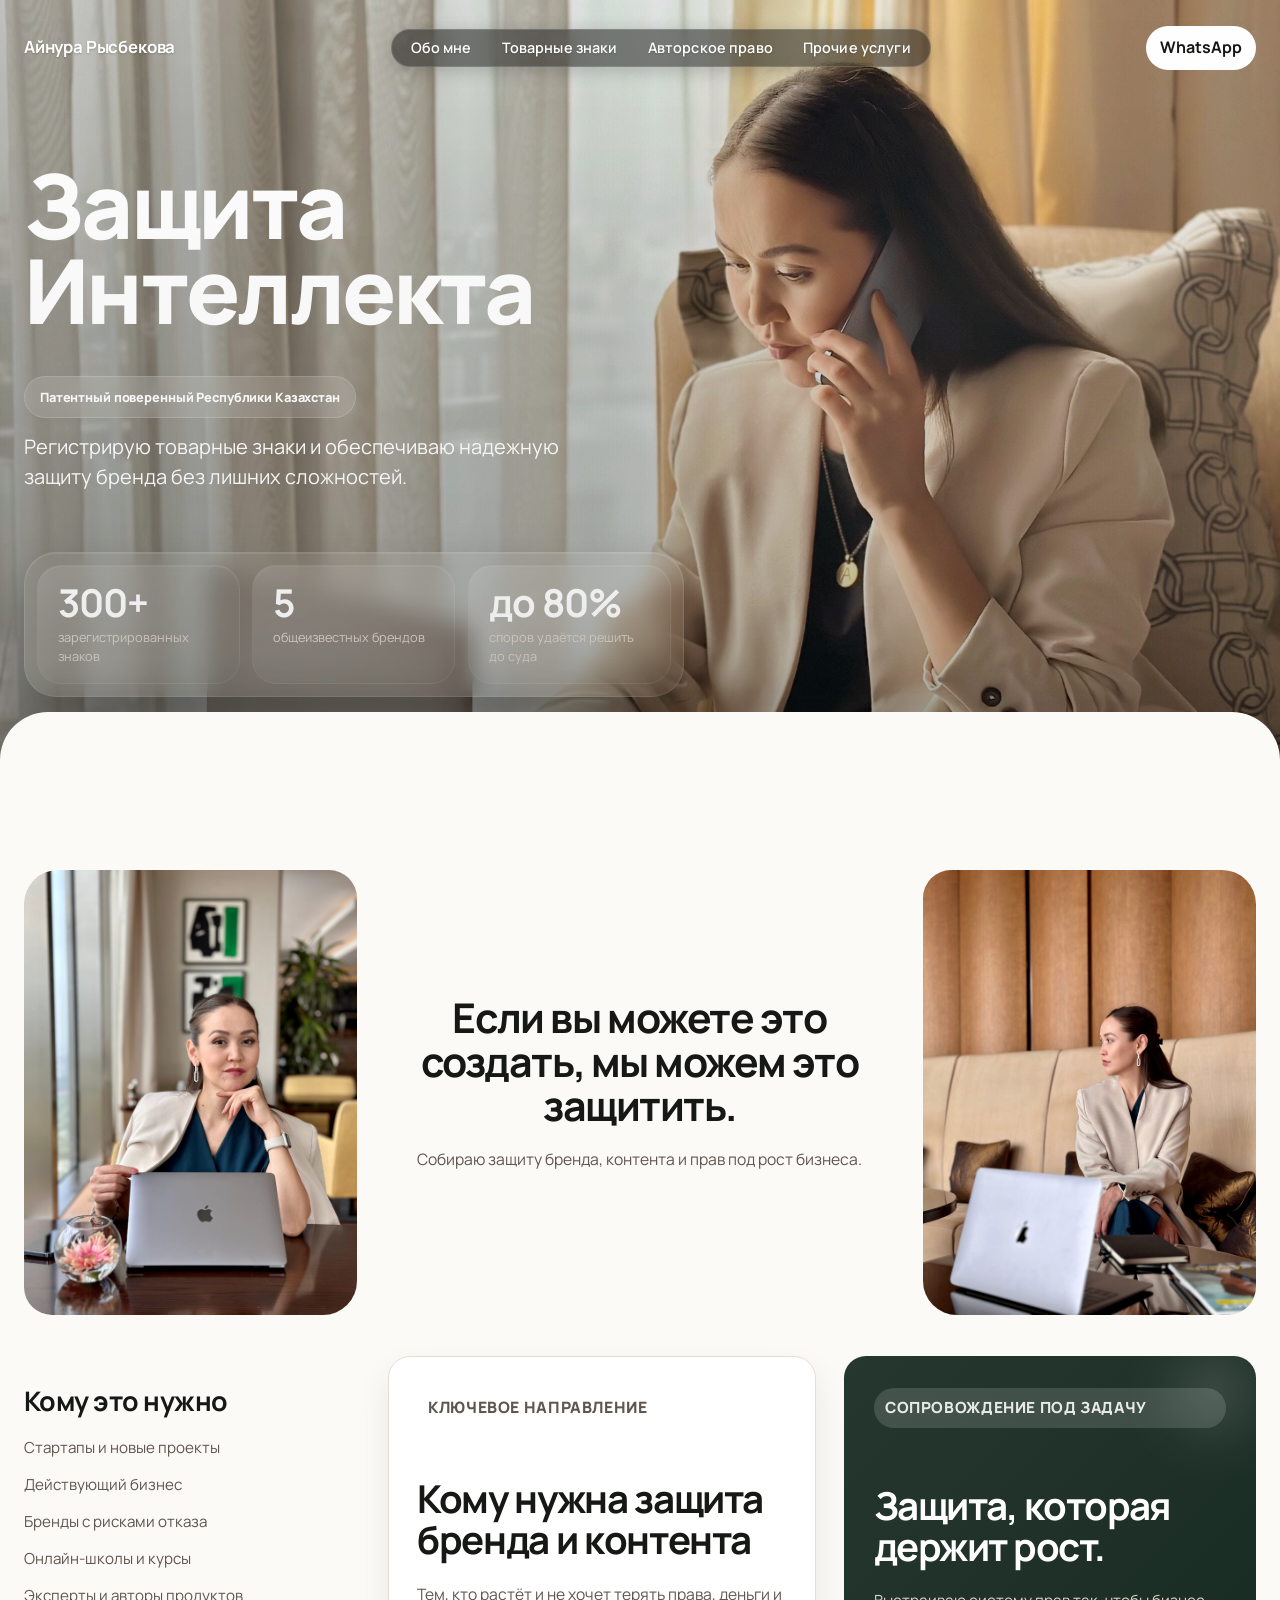
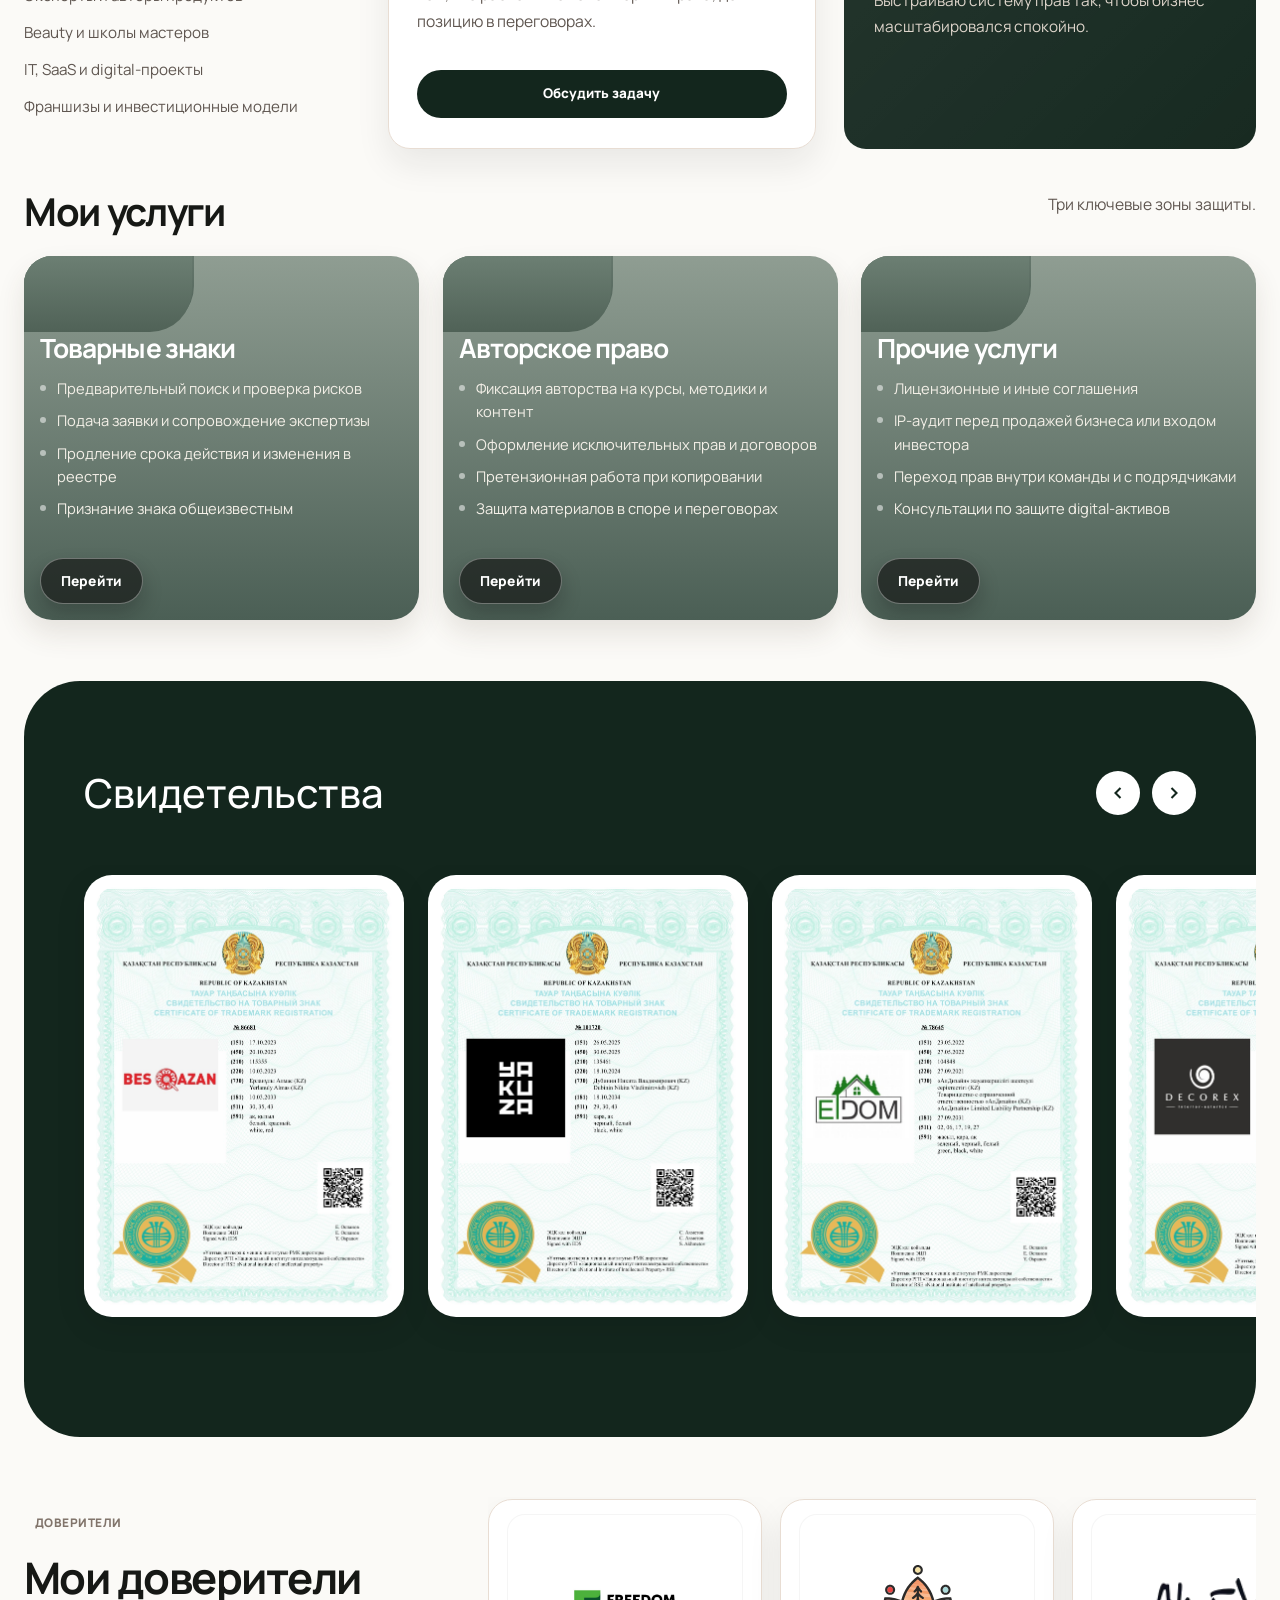
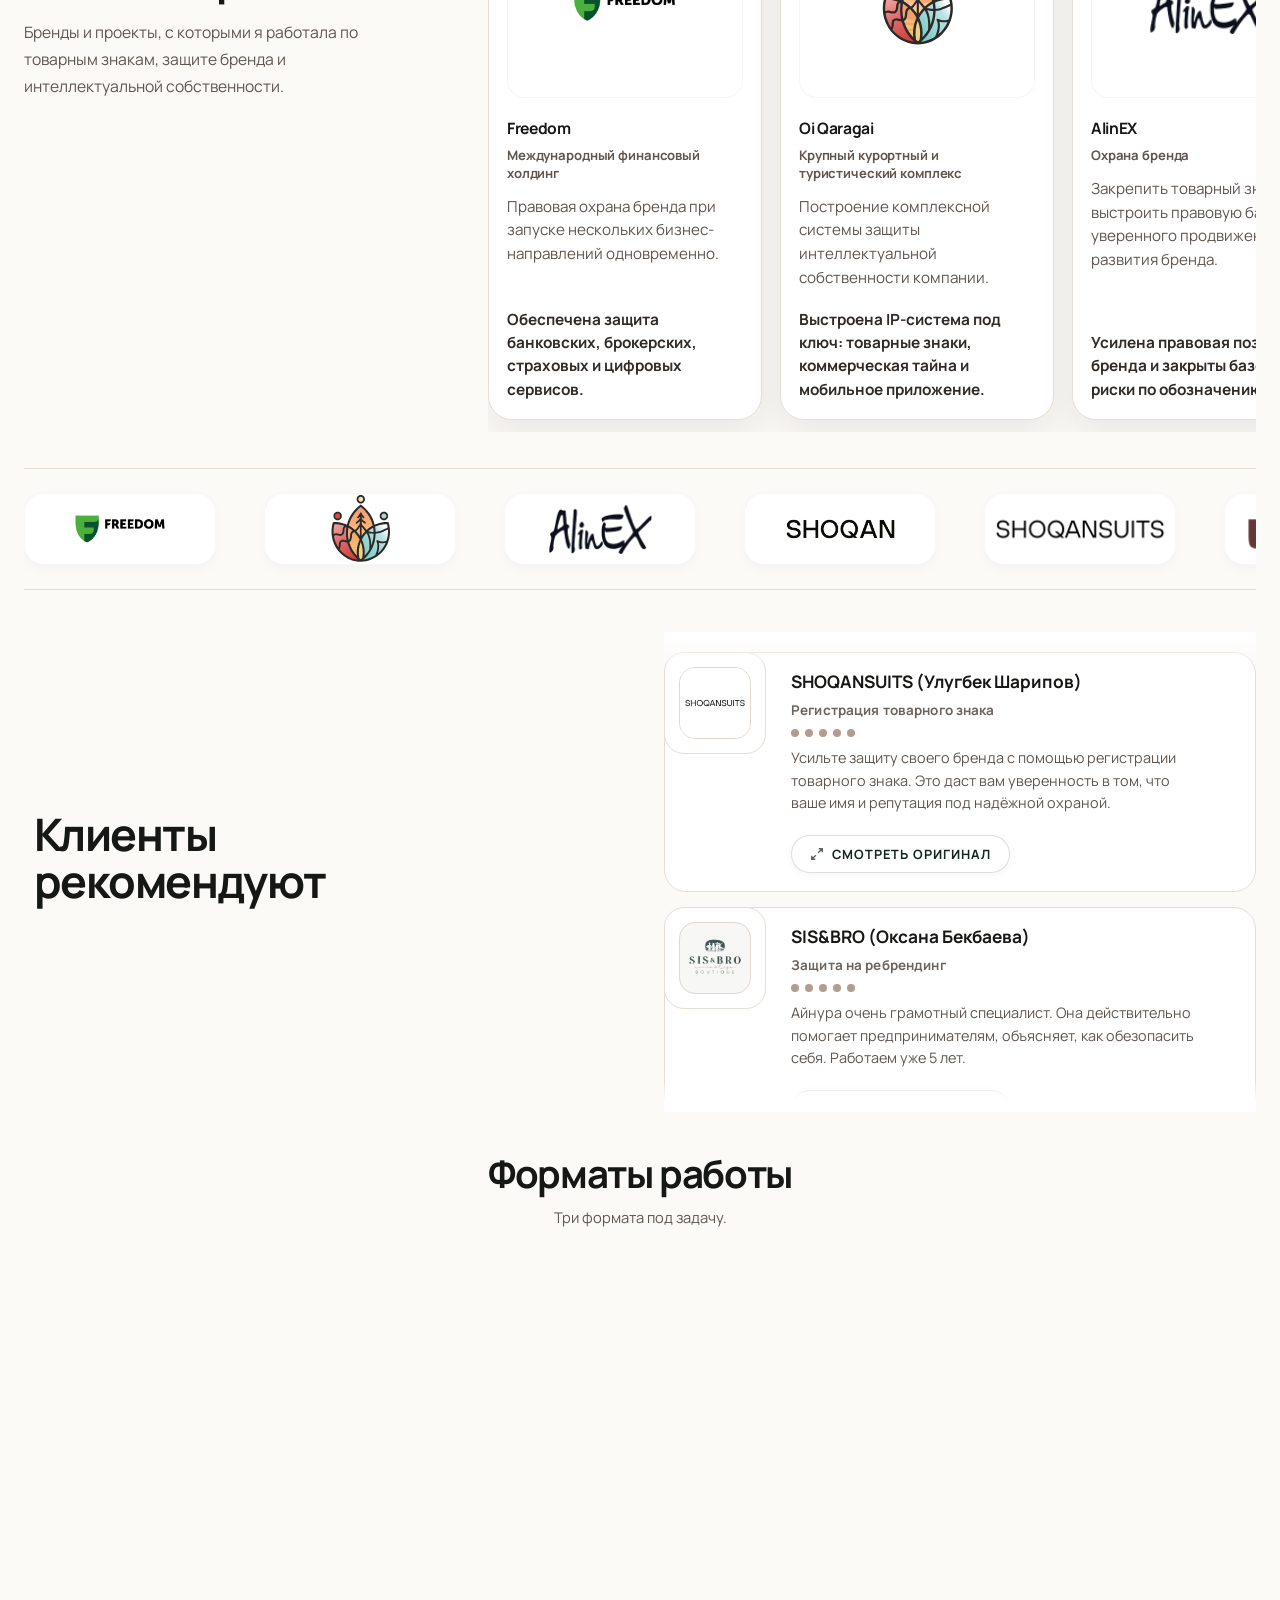
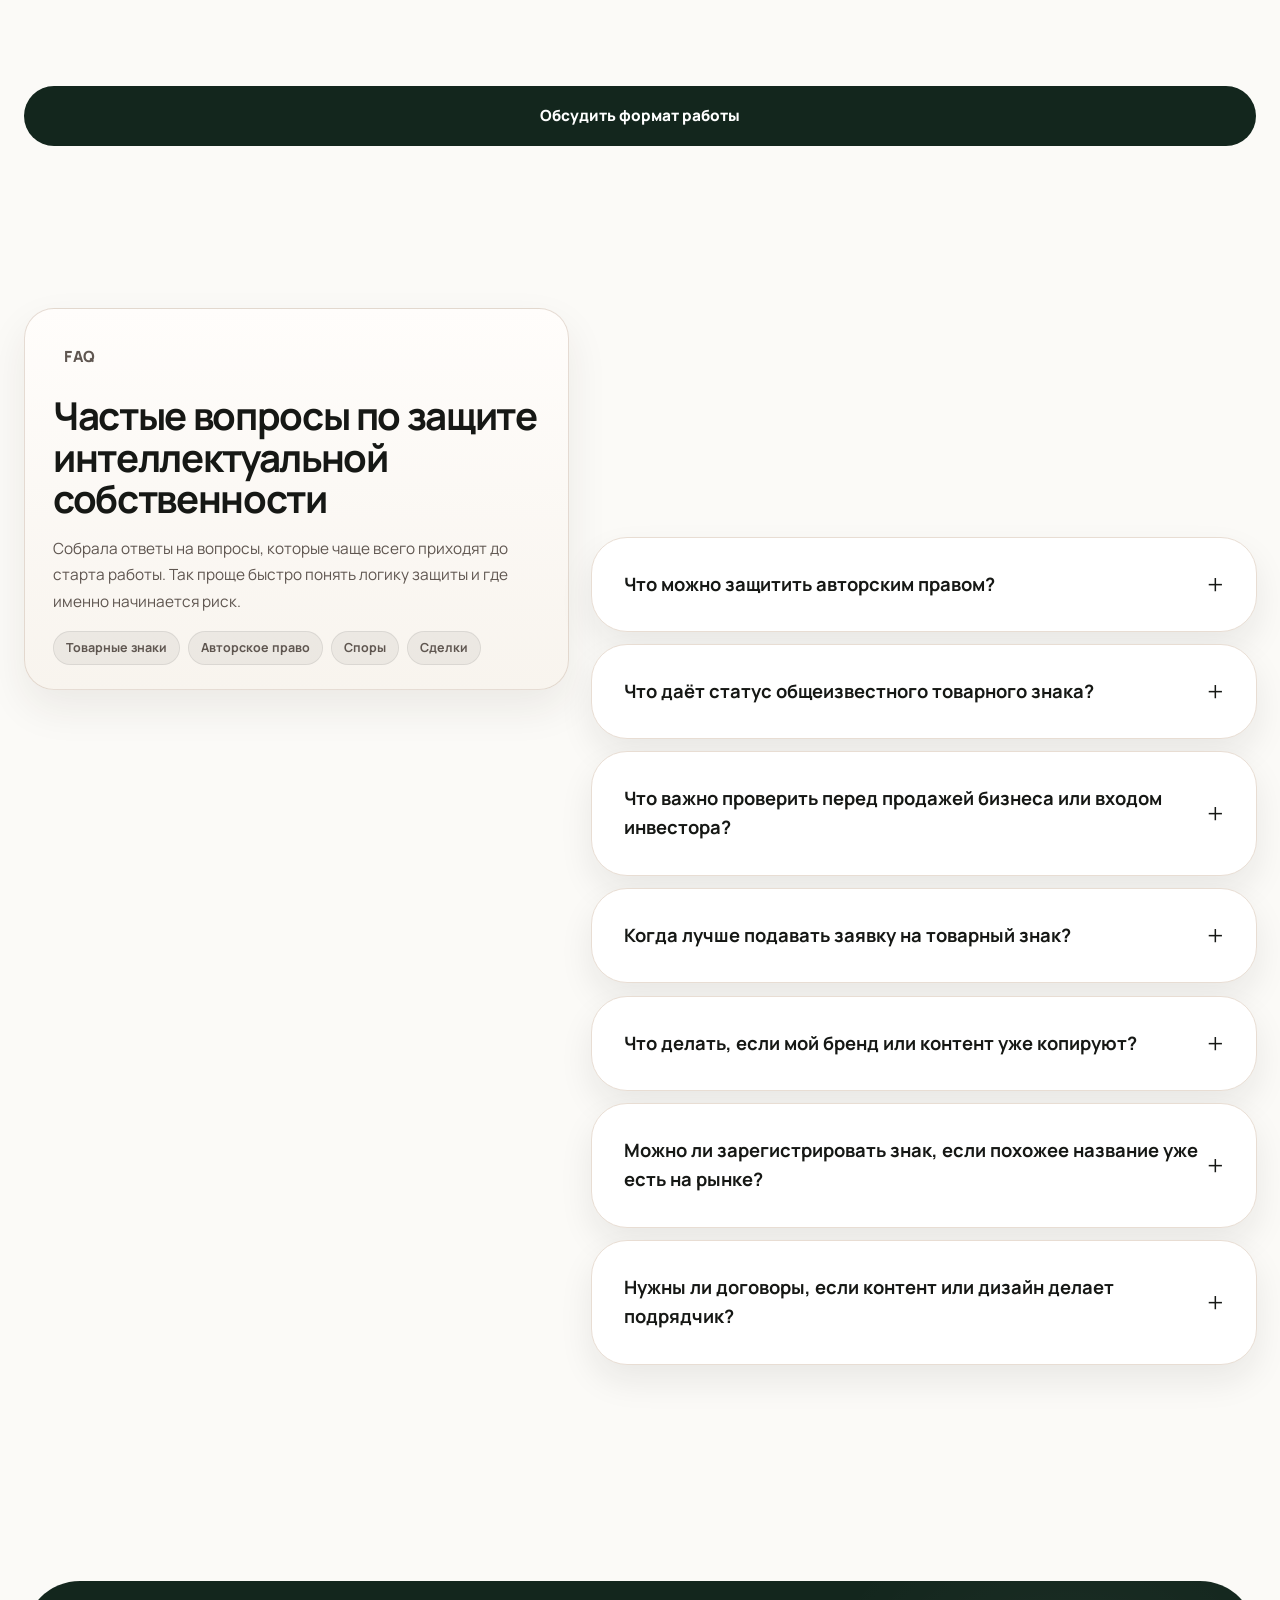
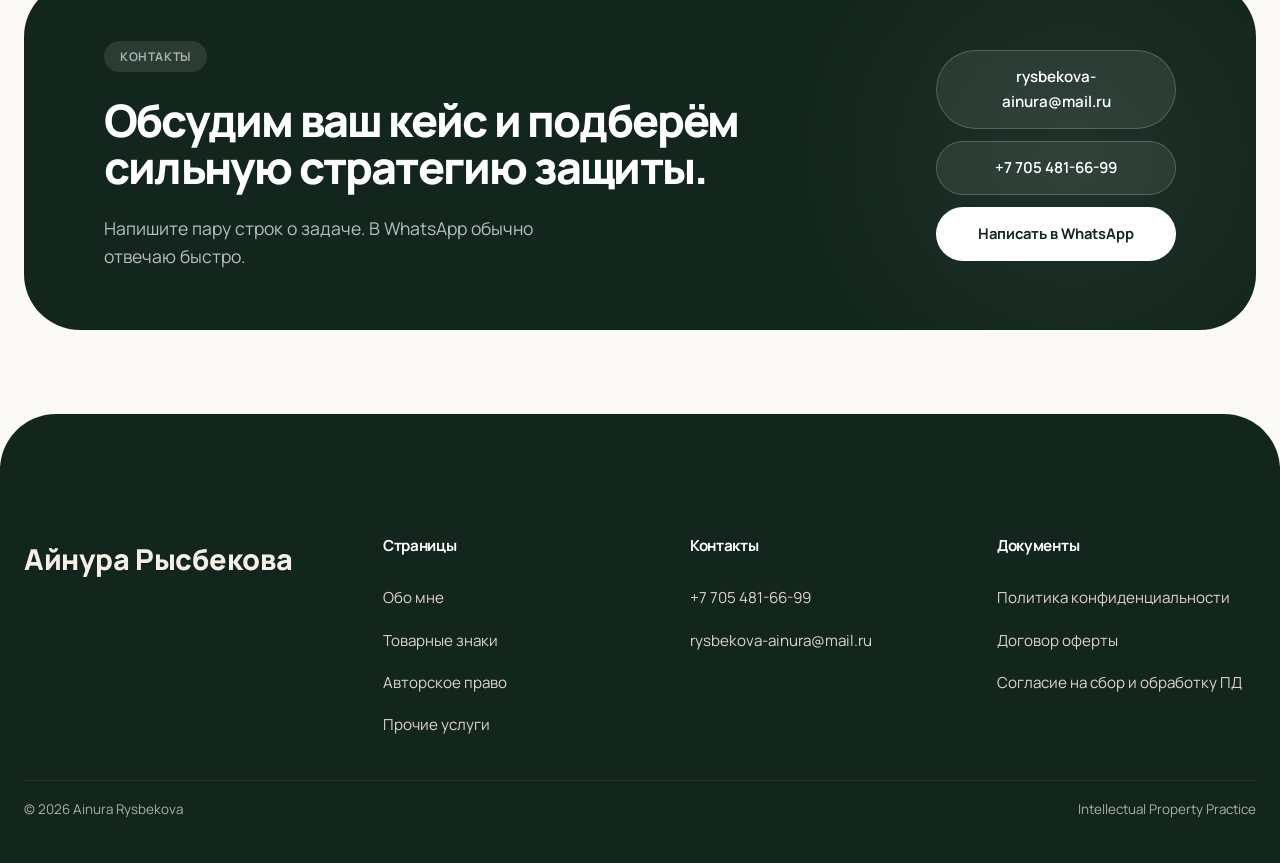
==== index.html @ c7ed1a0c "style: slightly increase Shoqan logos while keeping others compact" ====
<!DOCTYPE html>
<html lang="ru">

<head>
  <meta charset="UTF-8">
  <meta name="viewport" content="width=device-width, initial-scale=1.0">
  <title>Айнура Рысбекова — IP-юрист</title>
  <meta name="description"
    content="Патентный поверенный Республики Казахстан. Регистрация товарных знаков, авторское право, IP-споры и защита брендов.">
  <link rel="preconnect" href="https://fonts.googleapis.com">
  <link rel="preconnect" href="https://fonts.gstatic.com" crossorigin>
  <link href="https://fonts.googleapis.com/css2?family=Manrope:wght@400;500;600;700;800&display=swap" rel="stylesheet">
  <link rel="stylesheet" href="style.css?v=redo2026-v21">
</head>

<body>
  <div class="page-shell">
    <header class="hero hero-index" id="top">
      <div class="container">
        <nav class="nav">
          <a class="brand" href="#top">Айнура Рысбекова</a>
          <ul class="nav-menu">
            <li><a href="#about">Обо мне</a></li>
            <li><a href="trademark.html">Товарные знаки</a></li>
            <li><a href="copyright.html">Авторское право</a></li>
            <li><a href="other.html">Прочие услуги</a></li>
          </ul>
          <a class="nav-cta" href="https://wa.me/77054816699" target="_blank" rel="noopener">WhatsApp</a>
          <button class="nav-burger" type="button" aria-expanded="false" aria-controls="mobile-nav-panel"
            aria-label="Открыть меню">
            <span></span>
            <span></span>
          </button>
        </nav>
        <div class="mobile-nav-panel" id="mobile-nav-panel" hidden>
          <div class="mobile-nav-backdrop" data-mobile-nav-close></div>
          <div class="mobile-nav-sheet" role="dialog" aria-modal="true" aria-label="Навигация по сайту">
            <div class="mobile-nav-head">
              <span>Навигация</span>
              <button class="mobile-nav-close" type="button" aria-label="Закрыть меню"
                data-mobile-nav-close>Закрыть</button>
            </div>
            <div class="mobile-nav-links">
              <a href="#about">Обо мне</a>
              <a href="trademark.html">Товарные знаки</a>
              <a href="copyright.html">Авторское право</a>
              <a href="other.html">Прочие услуги</a>
              <a class="mobile-nav-whatsapp" href="https://wa.me/77054816699" target="_blank" rel="noopener">Написать в
                WhatsApp</a>
            </div>
          </div>
        </div>

        <div class="hero-copy">
          <h1>Защита<br>Интеллекта</h1>
          <p class="hero-badge">Патентный поверенный Республики Казахстан</p>
          <p class="hero-subcopy">Регистрирую товарные знаки и обеспечиваю надежную защиту бренда без лишних сложностей.
          </p>
          <div class="hero-stats" aria-label="Опыт">
            <div class="hero-stat">
              <strong>300+</strong>
              <span>зарегистрированных знаков</span>
            </div>
            <div class="hero-stat">
              <strong>5</strong>
              <span>общеизвестных брендов</span>
            </div>
            <div class="hero-stat">
              <strong>до 80%</strong>
              <span>споров удаётся решить до суда</span>
            </div>
          </div>
        </div>
      </div>
    </header>

    <main class="main-panel">
      <section class="about-section" id="about">
        <div class="about-card">
          <div class="about-side about-side-left">
            <img loading="lazy" src="/assets/images/ainura-about-left.jpg" alt="Айнура Рысбекова за работой">
          </div>
          <div class="about-copy about-centered">
            <h2>Если вы можете это создать, мы можем это защитить.</h2>
            <p>Собираю защиту бренда, контента и прав под рост бизнеса.</p>
          </div>
          <div class="about-side about-side-right">
            <img loading="lazy" src="/assets/images/ainura-about-right.jpg"
              alt="Айнура Рысбекова — юридическое сопровождение бренда">
          </div>
        </div>
      </section>

      <section class="projects-section">
        <div class="need-layout">
          <article class="need-menu">
            <h3 class="need-menu-title">Кому это нужно</h3>
            <div class="need-menu-copy">
              <h2>Кому нужна защита бренда и контента</h2>
              <p>Тем, кто растёт и не хочет терять права, деньги и позицию в переговорах.</p>
              <a class="pill-button dark" href="#contact">Обсудить задачу</a>
            </div>
            <ul>
              <li>Стартапы и новые проекты</li>
              <li>Действующий бизнес</li>
              <li>Бренды с рисками отказа</li>
              <li>Онлайн-школы и курсы</li>
              <li>Эксперты и авторы продуктов</li>
              <li>Beauty и школы мастеров</li>
              <li>IT, SaaS и digital-проекты</li>
              <li>Франшизы и инвестиционные модели</li>
            </ul>
          </article>

          <article class="need-feature card">
            <p class="eyebrow">Ключевое направление</p>
            <h2>Кому нужна защита бренда и контента</h2>
            <p>Тем, кто растёт и не хочет терять права, деньги и позицию в переговорах.</p>
            <a class="pill-button dark" href="#contact">Обсудить задачу</a>
          </article>

          <aside class="need-cta">
            <p class="eyebrow light">Сопровождение под задачу</p>
            <h3>Защита, которая держит рост.</h3>
            <p>Выстраиваю систему прав так, чтобы бизнес масштабировался спокойно.</p>
          </aside>
        </div>
      </section>

      <section class="services-detail-section" id="services">
        <div class="services-showcase-head">
          <h2>Мои услуги</h2>
          <p>Три ключевые зоны защиты.</p>
        </div>
        <div class="services-showcase services-showcase-static">
          <article class="service-showcase-card">
            <div class="service-showcase-tab"></div>
            <div class="service-showcase-body">
              <h3>Товарные знаки</h3>
              <ul class="service-showcase-list">
                <li>Предварительный поиск и проверка рисков</li>
                <li>Подача заявки и сопровождение экспертизы</li>
                <li>Продление срока действия и изменения в реестре</li>
                <li>Признание знака общеизвестным</li>
              </ul>
              <a class="service-showcase-link" href="trademark.html">Перейти</a>
            </div>
          </article>
          <article class="service-showcase-card">
            <div class="service-showcase-tab"></div>
            <div class="service-showcase-body">
              <h3>Авторское право</h3>
              <ul class="service-showcase-list">
                <li>Фиксация авторства на курсы, методики и контент</li>
                <li>Оформление исключительных прав и договоров</li>
                <li>Претензионная работа при копировании</li>
                <li>Защита материалов в споре и переговорах</li>
              </ul>
              <a class="service-showcase-link" href="copyright.html">Перейти</a>
            </div>
          </article>
          <article class="service-showcase-card">
            <div class="service-showcase-tab"></div>
            <div class="service-showcase-body">
              <h3>Прочие услуги</h3>
              <ul class="service-showcase-list">
                <li>Лицензионные и иные соглашения</li>
                <li>IP-аудит перед продажей бизнеса или входом инвестора</li>
                <li>Переход прав внутри команды и с подрядчиками</li>
                <li>Консультации по защите digital-активов</li>
              </ul>
              <a class="service-showcase-link" href="other.html">Перейти</a>
            </div>
          </article>
        </div>
      </section>

      <section class="certs-section animate-in">
        <div class="certs-header">
          <h2>Свидетельства</h2>
          <div class="certs-nav">
            <button class="certs-nav-btn" id="cert-prev" aria-label="Назад">
              <svg viewBox="0 0 24 24"><path d="M15 18l-6-6 6-6"/></svg>
            </button>
            <button class="certs-nav-btn" id="cert-next" aria-label="Вперед">
              <svg viewBox="0 0 24 24"><path d="M9 18l6-6-6-6"/></svg>
            </button>
          </div>
        </div>
        <div class="certs-slider-wrapper" id="cert-slider">
          <div class="cert-card">
            <img loading="eager" src="/assets/images/certs/cert2.jpg" alt="Свидетельство 1">
          </div>
          <div class="cert-card">
            <img loading="eager" src="/assets/images/certs/cert7.jpg" alt="Свидетельство 2">
          </div>
          <div class="cert-card">
            <img loading="eager" src="/assets/images/certs/cert9.jpg" alt="Свидетельство 3">
          </div>
          <div class="cert-card">
            <img loading="eager" src="/assets/images/certs/cert11.jpg" alt="Свидетельство 4">
          </div>
          <div class="cert-card">
            <img loading="lazy" src="/assets/images/certs/cert15.jpg" alt="Свидетельство 5">
          </div>
          <div class="cert-card">
            <img loading="lazy" src="/assets/images/certs/cert16.jpg" alt="Свидетельство 6">
          </div>
        </div>
      </section>

      <section class="trust-strip-section" id="cases">
        <div class="trust-layout">
          <div class="trust-intro">
            <p class="eyebrow">Доверители</p>
            <h2>Мои доверители</h2>
            <p>Бренды и проекты, с которыми я работала по товарным знакам, защите бренда и интеллектуальной
              собственности.</p>
          </div>
          <div class="trust-scroll">
            <article class="trust-card brand-freedom has-logo">
              <div class="trust-logo"><span>Freedom</span></div>
              <strong>Freedom</strong>
              <span class="trust-card-type">Международный финансовый холдинг</span>
              <p>Правовая охрана бренда при запуске нескольких бизнес-направлений одновременно.</p>
              <em>Обеспечена защита банковских, брокерских, страховых и цифровых сервисов.</em>
            </article>
            <article class="trust-card brand-oi-qaragai has-logo">
              <div class="trust-logo"><span>Oi Qaragai</span></div>
              <strong>Oi Qaragai</strong>
              <span class="trust-card-type">Крупный курортный и туристический комплекс</span>
              <p>Построение комплексной системы защиты интеллектуальной собственности компании.</p>
              <em>Выстроена IP-система под ключ: товарные знаки, коммерческая тайна и мобильное приложение.</em>
            </article>
            <article class="trust-card brand-alinex has-logo">
              <div class="trust-logo"><span>AlinEX</span></div>
              <strong>AlinEX</strong>
              <span class="trust-card-type">Охрана бренда</span>
              <p>Закрепить товарный знак и выстроить правовую базу для уверенного продвижения и развития бренда.</p>
              <em>Усилена правовая позиция бренда и закрыты базовые риски по обозначению.</em>
            </article>
            <article class="trust-card brand-shoqan has-logo">
              <div class="trust-logo"><span>Shoqan</span></div>
              <strong>Shoqan</strong>
              <span class="trust-card-type">Регистрация товарного знака</span>
              <p>Усильте защиту своего бренда с помощью регистрации товарного знака.</p>
              <em>Имя и репутация бренда под надёжной охраной, с сохранением уникальности бизнеса.</em>
            </article>
            <article class="trust-card brand-shoqansuits has-logo">
              <div class="trust-logo"><span>SHOQANSUITS</span></div>
              <strong>SHOQANSUITS</strong>
              <span class="trust-card-type">Регистрация товарного знака</span>
              <p>Усильте защиту своего бренда с помощью регистрации товарного знака.</p>
              <em>Имя и репутация бренда под надёжной охраной, с сохранением уникальности бизнеса.</em>
            </article>
            <article class="trust-card brand-ushiro has-logo">
              <div class="trust-logo"><span>Ushiro</span></div>
              <strong>Ushiro</strong>
              <span class="trust-card-type">Охрана бренда</span>
              <p>Закрепить знак для масштабирования и спокойной работы с брендом на рынке.</p>
              <em>Защищённое обозначение и правовая база для дальнейшего роста.</em>
            </article>
            <article class="trust-card brand-alina-paint has-logo">
              <div class="trust-logo"><span>Alina Paint</span></div>
              <strong>Alina Paint</strong>
              <span class="trust-card-type">Товарные знаки</span>
              <p>Получить регистрационную охрану для бренда и снизить риски конфликтов по названию.</p>
              <em>Зарегистрированный знак и уверенная правовая позиция на рынке.</em>
            </article>
            <article class="trust-card brand-desso has-logo">
              <div class="trust-logo"><span>Desso</span></div>
              <strong>Desso</strong>
              <span class="trust-card-type">Бренд и сопровождение</span>
              <p>Выстроить охрану обозначения и подготовить бренд к безопасному масштабированию.</p>
              <em>Понятная стратегия защиты и движение без правовых уязвимостей.</em>
            </article>
            <article class="trust-card brand-annushka has-logo">
              <div class="trust-logo"><span>Annushka</span></div>
              <strong>Annushka</strong>
              <span class="trust-card-type">Комплексная защита IP</span>
              <p>Выстроить систему защиты бренда, контента и договорной части.</p>
              <em>Понятная структура прав и спокойное сопровождение роста проекта.</em>
            </article>
            <article class="trust-card brand-id-posh has-logo">
              <div class="trust-logo"><span>ID POSH</span></div>
              <strong>ID POSH</strong>
              <span class="trust-card-type">Товарные знаки</span>
              <p>Зарегистрировать бренд и выстроить охрану так, чтобы она выдерживала масштабирование и коллаборации.
              </p>
              <em>Управляемая подача заявки и сильная охрана знака.</em>
            </article>
            <article class="trust-card brand-barlau has-logo">
              <div class="trust-logo"><span>Barlau Qazaqstan</span></div>
              <strong>Barlau Qazaqstan</strong>
              <span class="trust-card-type">Охрана бренда</span>
              <p>Закрепить товарный знак для устойчивой работы бренда и дальнейшего продвижения.</p>
              <em>Регистрация и сильная правовая база для развития бренда.</em>
            </article>
            <article class="trust-card brand-aisulu has-logo">
              <div class="trust-logo"><span>AiSulu Collection</span></div>
              <strong>AiSulu Collection</strong>
              <span class="trust-card-type">Регистрация ТЗ</span>
              <p>Оформить защиту названия и подготовить бренд к системному развитию.</p>
              <em>Получено свидетельство и выстроена понятная стратегия охраны.</em>
            </article>
            <article class="trust-card brand-nomads-nature has-logo">
              <div class="trust-logo"><span>Nomad's Nature</span></div>
              <strong>Nomad's Nature</strong>
              <span class="trust-card-type">Охрана бренда</span>
              <p>Закрепить знак для масштабирования и спокойной работы с брендом на рынке.</p>
              <em>Защищённое обозначение и база для дальнейшего роста.</em>
            </article>
            <article class="trust-card brand-ame has-logo">
              <div class="trust-logo"><span>AMe</span></div>
              <strong>AMe</strong>
              <span class="trust-card-type">Товарные знаки</span>
              <p>Получить регистрационную охрану для бренда и снизить риски конфликтов по названию.</p>
              <em>Зарегистрированный знак и уверенная правовая позиция.</em>
            </article>
            <article class="trust-card brand-almaty-soul has-logo">
              <div class="trust-logo"><span>ALMATY SOUL</span></div>
              <strong>ALMATY SOUL</strong>
              <span class="trust-card-type">Защита бренда</span>
              <p>Собрать правовую охрану вокруг бренда и убрать риски при расширении линейки и публичных запусках.</p>
              <em>Понятная стратегия защиты и более спокойное масштабирование.</em>
            </article>
            <article class="trust-card brand-aport-alatau has-logo">
              <div class="trust-logo"><span>Aport Alatau</span></div>
              <strong>Aport Alatau</strong>
              <span class="trust-card-type">Товарные знаки</span>
              <p>Зафиксировать обозначение и выстроить охрану для заметного бренда с активной коммуникацией на рынке.
              </p>
              <em>Сильнее позиция бренда и ниже риск конфликтов по названию.</em>
            </article>
            <article class="trust-card brand-bohoinasia has-logo">
              <div class="trust-logo"><span>BOHO IN ASIA</span></div>
              <strong>BOHO IN ASIA</strong>
              <span class="trust-card-type">Регистрация ТЗ</span>
              <p>Оформить правовую защиту бренда и подготовить его к устойчивому росту без слабых мест в правах.</p>
              <em>Выстроенная охрана знака и ясный план дальнейших действий.</em>
            </article>
            <article class="trust-card brand-doctor-green has-logo">
              <div class="trust-logo"><span>Doctor Green</span></div>
              <strong>Doctor Green</strong>
              <span class="trust-card-type">Охрана бренда</span>
              <p>Укрепить правовую позицию бренда и снизить риски при работе с упаковкой, коммуникацией и продажами.</p>
              <em>Спокойная работа с брендом и более сильная переговорная позиция.</em>
            </article>
            <article class="trust-card brand-harbor has-logo">
              <div class="trust-logo"><span>Harbor</span></div>
              <strong>Harbor</strong>
              <span class="trust-card-type">Товарные знаки</span>
              <p>Зарегистрировать знак и заранее закрыть конфликтные зоны по названию и визуальной идентике.</p>
              <em>Понятная охрана бренда и уверенность в следующих шагах.</em>
            </article>
            <article class="trust-card brand-ishq has-logo">
              <div class="trust-logo"><span>ishq</span></div>
              <strong>ishq</strong>
              <span class="trust-card-type">Защита бренда</span>
              <p>Выстроить правовую базу вокруг бренда, чтобы продукт можно было развивать без лишней турбулентности.
              </p>
              <em>Собранная система защиты и меньше рисков на росте.</em>
            </article>
            <article class="trust-card brand-sisbro has-logo">
              <div class="trust-logo"><span>SIS &amp; BRO</span></div>
              <strong>SIS &amp; BRO</strong>
              <span class="trust-card-type">Комплексная защита IP</span>
              <p>Структурировать охрану бренда и сопутствующих прав так, чтобы команда могла двигаться без правовых
                провалов.</p>
              <em>Понятная архитектура защиты и спокойное сопровождение.</em>
            </article>
            <article class="trust-card brand-bes-qazan has-logo">
              <div class="trust-logo"><span>Bes Qazan</span></div>
              <strong>Bes Qazan</strong>
              <span class="trust-card-type">Товарные знаки</span>
              <p>Закрепить обозначение и снизить риски конфликтов при расширении бренда и коммуникации с рынком.</p>
              <em>Более сильная охрана бренда и уверенное движение вперёд.</em>
            </article>
            <article class="trust-card brand-lugx has-logo">
              <div class="trust-logo"><span>L'UGX</span></div>
              <strong>L'UGX</strong>
              <span class="trust-card-type">Официальный дистрибутор продукции в Республике Казахстан</span>
              <p>Прекратить незаконное использование бренда на Kaspi и открепить недобросовестных продавцов от карточки
                товара.</p>
              <em>Подготовлена правовая позиция для защиты бренда и очистки карточки от нарушителей.</em>
            </article>
          </div>
        </div>
      </section>

      <section class="clients-ticker-section" aria-label="Клиенты">
        <div class="clients-ticker" data-auto-scroll="x" data-auto-scroll-speed="18" data-auto-scroll-mode="cycle">
          <div class="clients-ticker-track">
            <span class="client-chip brand-freedom has-logo">FREEDOM</span>
            <span class="client-chip brand-oi-qaragai has-logo">OI QARAGAI</span>
            <span class="client-chip brand-alinex has-logo">ALINEX</span>
            <span class="client-chip brand-shoqan has-logo">SHOQAN</span>
            <span class="client-chip brand-shoqansuits has-logo">SHOQANSUITS</span>
            <span class="client-chip brand-ushiro has-logo">USHIRO</span>
            <span class="client-chip brand-alina-paint has-logo">ALINA PAINT</span>
            <span class="client-chip brand-desso has-logo">DESSO</span>
            <span class="client-chip brand-annushka has-logo">ANNUSHKA</span>
            <span class="client-chip brand-id-posh has-logo">ID POSH</span>
            <span class="client-chip brand-barlau has-logo">BARLAU QAZAQSTAN</span>
            <span class="client-chip brand-aisulu has-logo">AISULU COLLECTION</span>
            <span class="client-chip brand-nomads-nature has-logo">NOMAD'S NATURE</span>
            <span class="client-chip brand-ame has-logo">AME</span>
            <span class="client-chip brand-almaty-soul has-logo">ALMATY SOUL</span>
            <span class="client-chip brand-aport-alatau has-logo">APORT ALATAU</span>
            <span class="client-chip brand-bohoinasia has-logo">BOHO IN ASIA</span>
            <span class="client-chip brand-doctor-green has-logo">DOCTOR GREEN</span>
            <span class="client-chip brand-harbor has-logo">HARBOR</span>
            <span class="client-chip brand-ishq has-logo">ISHQ</span>
            <span class="client-chip brand-sisbro has-logo">SIS &amp; BRO</span>
            <span class="client-chip brand-bes-qazan has-logo">BES QAZAN</span>
            <span class="client-chip brand-lugx has-logo">L'UGX</span>
            <span class="client-chip brand-freedom has-logo">FREEDOM</span>
            <span class="client-chip brand-oi-qaragai has-logo">OI QARAGAI</span>
            <span class="client-chip brand-alinex has-logo">ALINEX</span>
            <span class="client-chip brand-shoqan has-logo">SHOQAN</span>
            <span class="client-chip brand-shoqansuits has-logo">SHOQANSUITS</span>
            <span class="client-chip brand-ushiro has-logo">USHIRO</span>
            <span class="client-chip brand-alina-paint has-logo">ALINA PAINT</span>
            <span class="client-chip brand-desso has-logo">DESSO</span>
            <span class="client-chip brand-annushka has-logo">ANNUSHKA</span>
            <span class="client-chip brand-id-posh has-logo">ID POSH</span>
            <span class="client-chip brand-barlau has-logo">BARLAU QAZAQSTAN</span>
            <span class="client-chip brand-aisulu has-logo">AISULU COLLECTION</span>
            <span class="client-chip brand-nomads-nature has-logo">NOMAD'S NATURE</span>
            <span class="client-chip brand-ame has-logo">AME</span>
            <span class="client-chip brand-almaty-soul has-logo">ALMATY SOUL</span>
            <span class="client-chip brand-aport-alatau has-logo">APORT ALATAU</span>
            <span class="client-chip brand-bohoinasia has-logo">BOHO IN ASIA</span>
            <span class="client-chip brand-doctor-green has-logo">DOCTOR GREEN</span>
            <span class="client-chip brand-harbor has-logo">HARBOR</span>
            <span class="client-chip brand-ishq has-logo">ISHQ</span>
            <span class="client-chip brand-sisbro has-logo">SIS &amp; BRO</span>
            <span class="client-chip brand-bes-qazan has-logo">BES QAZAN</span>
            <span class="client-chip brand-lugx has-logo">L'UGX</span>
          </div>
        </div>
      </section>

      <section class="reviews-section" id="reviews">
        <div class="reviews-card">
          <div class="reviews-intro site-tone">
            <h2>Клиенты<br>рекомендуют</h2>
          </div>
          <div class="reviews-marquee">
            <div class="reviews-track">
              <!-- 1. SHOQANSUITS -->
              <article class="review-panel">
                <div class="review-logo-dot">
                  <img loading="lazy" src="/assets/images/reviews/shoqansuits.png" alt="SHOQANSUITS">
                </div>
                <div>
                  <h3>SHOQANSUITS (Улугбек Шарипов)</h3>
                  <span>Регистрация товарного знака</span>
                  <div class="review-rating"><i></i><i></i><i></i><i></i><i></i></div>
                  <p>Усильте защиту своего бренда с помощью регистрации товарного знака. Это даст вам уверенность в том, что ваше имя и репутация под надёжной охраной.</p>
                  <div class="view-original-btn" onclick="openReviewModal('/assets/images/reviews/review-shoqan.jpg')">
                    <svg width="14" height="14" viewBox="0 0 24 24" fill="none" stroke="currentColor" stroke-width="2.5"><path d="M15 3h6v6M9 21H3v-6M21 3l-7 7M3 21l7-7"/></svg>
                    Смотреть оригинал
                  </div>
                </div>
              </article>
              <!-- 2. SIS&BRO -->
              <article class="review-panel">
                <div class="review-logo-dot">
                  <img loading="lazy" src="/assets/images/reviews/sisbro.png" alt="SIS&BRO">
                </div>
                <div>
                  <h3>SIS&BRO (Оксана Бекбаева)</h3>
                  <span>Защита на ребрендинг</span>
                  <div class="review-rating"><i></i><i></i><i></i><i></i><i></i></div>
                  <p>Айнура очень грамотный специалист. Она действительно помогает предпринимателям, объясняет, как обезопасить себя. Работаем уже 5 лет.</p>
                  <div class="view-original-btn" onclick="openReviewModal('/assets/images/reviews/review-sisbro.jpg')">
                    <svg width="14" height="14" viewBox="0 0 24 24" fill="none" stroke="currentColor" stroke-width="2.5"><path d="M15 3h6v6M9 21H3v-6M21 3l-7 7M3 21l7-7"/></svg>
                    Смотреть оригинал
                  </div>
                </div>
              </article>
              <!-- 3. Мимикрия под голод -->
              <article class="review-panel">
                <div class="review-logo-dot">
                  <img loading="lazy" src="/assets/images/reviews/mimikriya.png" alt="Мимикрия под голод">
                </div>
                <div>
                  <h3>Валентина (Мимикрия под голод)</h3>
                  <span>Защита авторского права</span>
                  <div class="review-rating"><i></i><i></i><i></i><i></i><i></i></div>
                  <p>Здравствуйте, Айнур! Большое спасибо вам!!! Отлично! Спасибо большое! Я к вам еще обращусь обязательно, нужно все свои курсы защитить.</p>
                  <div class="view-original-btn" onclick="openReviewModal('/assets/images/reviews/review-mimicria.jpg')">
                    <svg width="14" height="14" viewBox="0 0 24 24" fill="none" stroke="currentColor" stroke-width="2.5"><path d="M15 3h6v6M9 21H3v-6M21 3l-7 7M3 21l7-7"/></svg>
                    Смотреть оригинал
                  </div>
                </div>
              </article>
              <!-- 4. L'UGX -->
              <article class="review-panel">
                <div class="review-logo-dot">
                  <img loading="lazy" src="/assets/images/reviews/lugx.jpg" alt="L'UGX">
                </div>
                <div>
                  <h3>L'UGX (Досудебное взыскание)</h3>
                  <span>Защита прав бренда</span>
                  <div class="review-rating"><i></i><i></i><i></i><i></i><i></i></div>
                  <p>Спасибо за поддержку! Для нас это волнительно, но мы всегда за правду, чтоб все по честному. Вы большая молодец 👏</p>
                  <div class="view-original-btn" onclick="openReviewModal('/assets/images/reviews/review-lugx.jpg')">
                    <svg width="14" height="14" viewBox="0 0 24 24" fill="none" stroke="currentColor" stroke-width="2.5"><path d="M15 3h6v6M9 21H3v-6M21 3l-7 7M3 21l7-7"/></svg>
                    Смотреть оригинал
                  </div>
                </div>
              </article>
              <!-- 5. KAMBO -->
              <article class="review-panel">
                <div class="review-logo-dot">
                  <img loading="lazy" src="/assets/images/reviews/kambo.png" alt="KAMBO">
                </div>
                <div>
                  <h3>KAMBO (Ольга Лозовая)</h3>
                  <span>Регистрация ТЗ и претензии</span>
                  <div class="review-rating"><i></i><i></i><i></i><i></i><i></i></div>
                  <p>Айнурочка, привет дорогая. Спасибо тебе огромное за регистрацию ТЗ и за результат — все конкуренты сменили свои названия!</p>
                  <div class="view-original-btn" onclick="openReviewModal('/assets/images/reviews/review-kambo.jpg')">
                    <svg width="14" height="14" viewBox="0 0 24 24" fill="none" stroke="currentColor" stroke-width="2.5"><path d="M15 3h6v6M9 21H3v-6M21 3l-7 7M3 21l7-7"/></svg>
                    Смотреть оригинал
                  </div>
                </div>
              </article>
              <!-- 6. ishq -->
              <article class="review-panel">
                <div class="review-logo-dot">
                  <img loading="lazy" src="/assets/images/reviews/ishq.png" alt="ishq">
                </div>
                <div>
                  <h3>ishq (Максат)</h3>
                  <span>Регистрация товарного знака</span>
                  <div class="review-rating"><i></i><i></i><i></i><i></i><i></i></div>
                  <p>Добрый день! Спасибо большое за профессионализм 🤝🙏. Регистрация прошла успешно, благодарю.</p>
                  <div class="view-original-btn" onclick="openReviewModal('/assets/images/reviews/review-ishq.jpg')">
                    <svg width="14" height="14" viewBox="0 0 24 24" fill="none" stroke="currentColor" stroke-width="2.5"><path d="M15 3h6v6M9 21H3v-6M21 3l-7 7M3 21l7-7"/></svg>
                    Смотреть оригинал
                  </div>
                </div>
              </article>
              <!-- 7. KARANAR -->
              <article class="review-panel">
                <div class="review-logo-dot">
                  <img loading="lazy" src="/assets/images/reviews/karanar.png" alt="KARANAR">
                </div>
                <div>
                  <h3>KARANAR (Моечный комплекс)</h3>
                  <span>Регистрация товарного знака</span>
                  <div class="review-rating"><i></i><i></i><i></i><i></i><i></i></div>
                  <p>За помощь в регистрации товарного знака выражаем огромную благодарность Айнуре Сериковне. С уважением!</p>
                  <div class="view-original-btn" onclick="openReviewModal('/assets/images/reviews/review-karanar.jpg')">
                    <svg width="14" height="14" viewBox="0 0 24 24" fill="none" stroke="currentColor" stroke-width="2.5"><path d="M15 3h6v6M9 21H3v-6M21 3l-7 7M3 21l7-7"/></svg>
                    Смотреть оригинал
                  </div>
                </div>
              </article>
              <!-- 8. Аты Шулы Донер -->
              <article class="review-panel">
                <div class="review-logo-dot">
                  <img loading="lazy" src="/assets/images/reviews/aty-shuly-doner.png" alt="Аты Шулы Донер">
                </div>
                <div>
                  <h3>Аты Шулы Донер (Дархан)</h3>
                  <span>Свидетельство на товарный знак</span>
                  <div class="review-rating"><i></i><i></i><i></i><i></i><i></i></div>
                  <p>Здравствуйте. Утро доброе. Рахмет ✊. Вы прекрасно выполняете свою работу, всё получили.</p>
                  <div class="view-original-btn" onclick="openReviewModal('/assets/images/reviews/review-aty.jpg')">
                    <svg width="14" height="14" viewBox="0 0 24 24" fill="none" stroke="currentColor" stroke-width="2.5"><path d="M15 3h6v6M9 21H3v-6M21 3l-7 7M3 21l7-7"/></svg>
                    Смотреть оригинал
                  </div>
                </div>
              </article>
              <!-- 9. Лесоруб -->
              <article class="review-panel">
                <div class="review-logo-dot">
                  <img loading="lazy" src="/assets/images/reviews/lesorub.png" alt="Лесоруб">
                </div>
                <div>
                  <h3>Лесоруб (Александр)</h3>
                  <span>Свидетельство на товарный знак</span>
                  <div class="review-rating"><i></i><i></i><i></i><i></i><i></i></div>
                  <p>Айнура привет. Спасибо тебе большое за всё) Свидетельство получили, всё отлично!</p>
                  <div class="view-original-btn" onclick="openReviewModal('/assets/images/reviews/review-lesorub.jpg')">
                    <svg width="14" height="14" viewBox="0 0 24 24" fill="none" stroke="currentColor" stroke-width="2.5"><path d="M15 3h6v6M9 21H3v-6M21 3l-7 7M3 21l7-7"/></svg>
                    Смотреть оригинал
                  </div>
                </div>
              </article>
              <!-- 10. М.ДВЕРИ -->
              <article class="review-panel">
                <div class="review-logo-dot">
                  <img loading="lazy" src="/assets/images/reviews/m-dveri.png" alt="М.ДВЕРИ">
                </div>
                <div>
                  <h3>М.ДВЕРИ (Енлик)</h3>
                  <span>Свидетельство на товарный знак</span>
                  <div class="review-rating"><i></i><i></i><i></i><i></i><i></i></div>
                  <p>Добрый день. Отлично. Спасибо большое 👍. Очень благодарны за вашу работу по регистрации.</p>
                  <div class="view-original-btn" onclick="openReviewModal('/assets/images/reviews/review-mdveri.jpg')">
                    <svg width="14" height="14" viewBox="0 0 24 24" fill="none" stroke="currentColor" stroke-width="2.5"><path d="M15 3h6v6M9 21H3v-6M21 3l-7 7M3 21l7-7"/></svg>
                    Смотреть оригинал
                  </div>
                </div>
              </article>
              <!-- 11. CAPUSTA -->
              <article class="review-panel">
                <div class="review-logo-dot">
                  <img loading="lazy" src="/assets/images/reviews/capusta.png" alt="CAPUSTA">
                </div>
                <div>
                  <h3>Анжелика (CAPUSTA)</h3>
                  <span>Свидетельство на товарный знак</span>
                  <div class="review-rating"><i></i><i></i><i></i><i></i><i></i></div>
                  <p>Здравствуйте. Спасибо 🌺. Все получили, свидетельство на руках, работа выполнена прекрасно.</p>
                  <div class="view-original-btn" onclick="openReviewModal('/assets/images/reviews/review-capusta.jpg')">
                    <svg width="14" height="14" viewBox="0 0 24 24" fill="none" stroke="currentColor" stroke-width="2.5"><path d="M15 3h6v6M9 21H3v-6M21 3l-7 7M3 21l7-7"/></svg>
                    Смотреть оригинал
                  </div>
                </div>
              </article>
              <!-- 12. FUEGO -->
              <article class="review-panel">
                <div class="review-logo-dot">
                  <img loading="lazy" src="/assets/images/reviews/fuego.png" alt="FUEGO">
                </div>
                <div>
                  <h3>FUEGO (Юлия)</h3>
                  <span>Свидетельство на товарный знак</span>
                  <div class="review-rating"><i></i><i></i><i></i><i></i><i></i></div>
                  <p>Добрый день! Отлично) Уиии ❤️🙏. Спасибо за помощь в регистрации товарного знака.</p>
                  <div class="view-original-btn" onclick="openReviewModal('/assets/images/reviews/review-fuego.jpg')">
                    <svg width="14" height="14" viewBox="0 0 24 24" fill="none" stroke="currentColor" stroke-width="2.5"><path d="M15 3h6v6M9 21H3v-6M21 3l-7 7M3 21l7-7"/></svg>
                    Смотреть оригинал
                  </div>
                </div>
              </article>
              <!-- 13. Health Priority -->
              <article class="review-panel">
                <div class="review-logo-dot">
                  <img loading="lazy" src="/assets/images/reviews/health-priority.png" alt="Health Priority">
                </div>
                <div>
                  <h3>Health Priority (Ренат)</h3>
                  <span>Регистрация товарного знака</span>
                  <div class="review-rating"><i></i><i></i><i></i><i></i><i></i></div>
                  <p>Добрый день! Отличная новость. Вы потрудились на славу! Спасибо вам за профессиональную помощь.</p>
                  <div class="view-original-btn" onclick="openReviewModal('/assets/images/reviews/review-health.jpg')">
                    <svg width="14" height="14" viewBox="0 0 24 24" fill="none" stroke="currentColor" stroke-width="2.5"><path d="M15 3h6v6M9 21H3v-6M21 3l-7 7M3 21l7-7"/></svg>
                    Смотреть оригинал
                  </div>
                </div>
              </article>
              <!-- 14. JYLDAM -->
              <article class="review-panel">
                <div class="review-logo-dot review-logo-dot-fallback">
                  <span>J</span>
                </div>
                <div>
                  <h3>JYLDAM (Жомарт)</h3>
                  <span>Авторское право на ПО</span>
                  <div class="review-rating"><i></i><i></i><i></i><i></i><i></i></div>
                  <p>Добрый день! Супер! Спасибо за регистрацию десктопного приложения. Всё прошло оперативно.</p>
                  <div class="view-original-btn" onclick="openReviewModal('/assets/images/reviews/jyldam.jpg')">
                    <svg width="14" height="14" viewBox="0 0 24 24" fill="none" stroke="currentColor" stroke-width="2.5"><path d="M15 3h6v6M9 21H3v-6M21 3l-7 7M3 21l7-7"/></svg>
                    Смотреть оригинал
                  </div>
                </div>
              </article>
              <!-- 15. ModernHouse -->
              <article class="review-panel">
                <div class="review-logo-dot">
                  <img loading="lazy" src="/assets/images/reviews/modernhouse.png" alt="ModernHouse">
                </div>
                <div>
                  <h3>ModernHouse (Диляра)</h3>
                  <span>Свидетельство на товарный знак</span>
                  <div class="review-rating"><i></i><i></i><i></i><i></i><i></i></div>
                  <p>Добрый день. Отлично 👍 Спасибо 🌹. Очень рада завершению процесса регистрации.</p>
                  <div class="view-original-btn" onclick="openReviewModal('/assets/images/reviews/modernhouse.png')">
                    <svg width="14" height="14" viewBox="0 0 24 24" fill="none" stroke="currentColor" stroke-width="2.5"><path d="M15 3h6v6M9 21H3v-6M21 3l-7 7M3 21l7-7"/></svg>
                    Смотреть оригинал
                  </div>
                </div>
              </article>
            </div>
          </div>
        </div>
      </section>



      <section class="pricing-section" id="pricing">
        <div class="pricing-header">
          <h2>Форматы работы</h2>
          <p>Три формата под задачу.</p>
        </div>
        <div class="pricing-grid pricing-grid-static">
          <article class="pricing-card">
            <div class="pricing-top">
              <h3>Товарный знак</h3>
            </div>
            <p class="pricing-copy">Идеально для бизнеса, который хочет зарегистрировать бренд и получить базовую
              правовую защиту.</p>
            <ul>
              <li>Предварительный поиск</li>
              <li>Подача заявки</li>
              <li>Ответы на запросы</li>
              <li>Контроль этапов</li>
            </ul>
          </article>
          <article class="pricing-card">
            <div class="pricing-top">
              <h3>Авторское право</h3>
            </div>
            <p class="pricing-copy">Для курсов, методик, контента, креаторов и онлайн-продуктов, где важно зафиксировать
              права и пресечь копирование.</p>
            <ul>
              <li>Фиксация авторства</li>
              <li>Пакет охраны материалов</li>
              <li>Претензионная работа</li>
              <li>Юридическая позиция</li>
            </ul>
          </article>
          <article class="pricing-card">
            <div class="pricing-top">
              <h3>IP-споры</h3>
            </div>
            <p class="pricing-copy">Для сложных споров, комплексных конфликтов, лицензий, судебной защиты и глубокой
              стратегии.</p>
            <ul>
              <li>Досудебные переговоры</li>
              <li>Судебная защита</li>
              <li>Аудит рисков</li>
              <li>Комплексное сопровождение</li>
            </ul>
          </article>
        </div>
        <a class="pill-button dark block pricing-cta-wide" href="https://wa.me/77054816699" target="_blank"
          rel="noopener">Обсудить формат работы</a>
      </section>


      <section class="faq-section" id="faq">
        <div class="faq-shell">
          <div class="faq-intro">
            <p class="eyebrow">FAQ</p>
            <h2>Частые вопросы по защите интеллектуальной собственности</h2>
            <p>Собрала ответы на вопросы, которые чаще всего приходят до старта работы. Так проще быстро понять логику
              защиты и где именно начинается риск.</p>
            <div class="faq-pills">
              <span>Товарные знаки</span>
              <span>Авторское право</span>
              <span>Споры</span>
              <span>Сделки</span>
            </div>
          </div>
          <div class="faq-grid">
            <details class="faq-item" open>
              <summary>Нужно ли регистрировать авторское право, если оно возникает автоматически?</summary>
              <p>Авторское право действительно возникает с момента создания произведения, но регистрация фиксирует дату
                и авторство. Это сильно упрощает защиту при копировании и усиливает позицию в суде.</p>
            </details>
            <details class="faq-item">
              <summary>Что можно защитить авторским правом?</summary>
              <p>Тексты, онлайн-курсы, методики, дизайн, фото, видео, презентации, программы для ЭВМ, базы данных и
                другие оригинальные результаты творческой деятельности.</p>
            </details>
            <details class="faq-item">
              <summary>Что даёт статус общеизвестного товарного знака?</summary>
              <p>Такой знак получает расширенную охрану фактически в отношении всех товаров и услуг, независимо от
                классов МКТУ. Это максимальный уровень защиты бренда и серьёзное усиление позиции в спорах.</p>
            </details>
            <details class="faq-item">
              <summary>Что важно проверить перед продажей бизнеса или входом инвестора?</summary>
              <p>Нужно провести аудит портфеля товарных знаков и других объектов ИС: проверить чистоту прав, сроки,
                лицензионные договоры и риски оспаривания. Грамотно выстроенная IP-структура повышает инвестиционную
                привлекательность бизнеса.</p>
            </details>
            <details class="faq-item">
              <summary>Когда лучше подавать заявку на товарный знак?</summary>
              <p>Чем раньше, тем лучше: ideally ещё до активного продвижения бренда, запуска рекламы, упаковки и
                масштабирования. Это помогает снизить риск конфликтов и не потерять вложения в имя.</p>
            </details>
            <details class="faq-item">
              <summary>Что делать, если мой бренд или контент уже копируют?</summary>
              <p>Сначала фиксируются доказательства нарушения, затем выбирается стратегия: претензия, переговоры,
                блокировка, пресечение нарушения или судебная защита. Важно не действовать хаотично и не терять
                доказательства.</p>
            </details>
            <details class="faq-item">
              <summary>Можно ли зарегистрировать знак, если похожее название уже есть на рынке?</summary>
              <p>Это зависит от степени сходства, классов МКТУ, известности бренда и реальной вероятности смешения.
                Именно поэтому перед подачей нужен предварительный поиск и правовая оценка.</p>
            </details>
            <details class="faq-item">
              <summary>Нужны ли договоры, если контент или дизайн делает подрядчик?</summary>
              <p>Да. Без правильно оформленной передачи прав бизнес может заплатить за работу, но не получить
                исключительные права на результат. Для digital-проектов это одна из самых частых ошибок.</p>
            </details>
          </div>
        </div>
      </section>


      <section class="contact-premium-card" id="contact">
        <div class="contact-content">
          <span class="contact-badge">Контакты</span>
          <h2 class="white-title">Обсудим ваш кейс и подберём сильную стратегию защиты.</h2>
          <p class="contact-lead-white">Напишите пару строк о задаче. В WhatsApp обычно отвечаю быстро.</p>
        </div>
        <div class="contact-details">
          <a href="mailto:rysbekova-ainura@mail.ru" class="white-link">rysbekova-ainura@mail.ru</a>
          <a href="tel:+77054816699" class="white-link">+7 705 481-66-99</a>
          <a href="https://wa.me/77054816699" target="_blank" rel="noopener" class="pill-button light">Написать в WhatsApp</a>
        </div>
      </section>

    </main>

    <footer class="site-footer">
      <div class="footer-grid">
        <div class="footer-brand-block">
          <a class="brand footer-brand" href="#top">Айнура Рысбекова</a>
        </div>
        <div>
          <h3>Страницы</h3>
          <ul>
            <li><a href="#about">Обо мне</a></li>
            <li><a href="trademark.html">Товарные знаки</a></li>
            <li><a href="copyright.html">Авторское право</a></li>
            <li><a href="other.html">Прочие услуги</a></li>
          </ul>
        </div>
        <div>
          <h3>Контакты</h3>
          <ul>
            <li>+7 705 481-66-99</li>
            <li>rysbekova-ainura@mail.ru</li>
          </ul>
        </div>
        <div>
          <h3>Документы</h3>
          <ul>
            <li><a href="assets/docs/privacy-policy-personal-data.docx" download>Политика конфиденциальности</a></li>
            <li><a href="assets/docs/public-offer-ip-services.docx" download>Договор оферты</a></li>
            <li><a href="assets/docs/consent-personal-data.docx" download>Согласие на сбор и обработку ПД</a></li>
          </ul>
        </div>
      </div>
      <div class="footer-bottom">
        <span>© 2026 Ainura Rysbekova</span>
        <span>Intellectual Property Practice</span>
      </div>
    </footer>
  </div>
  <script src="auto-scroll.js?v=20260416-trustwheel09"></script>
  <!-- Review Modal Container -->
  <div id="review-modal" class="review-modal" onclick="closeReviewModal()">
    <div class="modal-content" onclick="event.stopPropagation()">
      <div class="modal-close" onclick="closeReviewModal()">&times;</div>
      <img id="modal-img" src="" alt="Оригинальный отзыв">
    </div>
  </div>

  <script>
    document.addEventListener('DOMContentLoaded', () => {
      const slider = document.getElementById('cert-slider');
      const nextBtn = document.getElementById('cert-next');
      const prevBtn = document.getElementById('cert-prev');

      if (slider && nextBtn && prevBtn) {
        slider.querySelectorAll('img').forEach((img) => {
          const card = img.closest('.cert-card');
          if (!card) return;

          const hideBrokenCard = () => {
            card.remove();
          };

          if (img.complete && img.naturalWidth === 0) {
            hideBrokenCard();
            return;
          }

          img.addEventListener('error', hideBrokenCard, { once: true });
        });

        const getScrollAmount = () => {
          const firstCard = slider.querySelector('.cert-card');
          if (!firstCard) return 344;
          const gap = parseFloat(getComputedStyle(slider).gap || '24');
          return firstCard.getBoundingClientRect().width + gap;
        };

        nextBtn.addEventListener('click', () => {
          slider.scrollBy({ left: getScrollAmount(), behavior: 'smooth' });
        });

        prevBtn.addEventListener('click', () => {
          slider.scrollBy({ left: -getScrollAmount(), behavior: 'smooth' });
        });
      }
    });

    function openReviewModal(imgSrc) {
      const modal = document.getElementById('review-modal');
      const modalImg = document.getElementById('modal-img');
      modalImg.src = imgSrc;
      modal.classList.add('active');
      document.body.style.overflow = 'hidden';
    }

    function closeReviewModal() {
      const modal = document.getElementById('review-modal');
      modal.classList.remove('active');
      document.body.style.overflow = '';
    }

    // Close on Escape
    document.addEventListener('keydown', (e) => {
      if (e.key === 'Escape') closeReviewModal();
    });
  </script>
</body>

</html>
---- style.css ----
:root {
  --bg-dark: #13261d;
  --bg-light: #fbfaf7;
  --surface: #f4ece5;
  --surface-soft: #f7efe8;
  --accent: #ead8c8;
  --accent-soft: #f5ece4;
  --accent-mid: #dcc4b1;
  --accent-deep: #a98e78;
  --text-dark: #161815;
  --text-body: #302b27;
  --text-muted: #5f5650;
  --text-soft: #5f5650;
  --text-light: #f4f0e8;
  --text-light-muted: #ddd4ca;
  --border: #e8ddd3;
  --shadow: 0 16px 34px rgba(22, 24, 21, 0.08);
  --radius-xl: 34px;
  --radius-lg: 28px;
  --radius-md: 22px;
  --radius-sm: 16px;
  --hero-overlap: 110px;
  --page-gutter: min(24px, 4vw);
}

* {
  box-sizing: border-box;
  margin: 0;
  padding: 0;
}

html {
  scroll-behavior: smooth;
  overflow-x: hidden;
}

body {
  font-family: "Manrope", sans-serif;
  background: #13261d;
  color: var(--text-light);
  line-height: 1.6;
  overflow-x: hidden;
  width: 100%;
}

body.trademark-redesign {
  background: #fff;
}

img {
  display: block;
  max-width: 100%;
}

a {
  color: inherit;
}

button,
input,
textarea {
  font: inherit;
}

.page-shell {
  width: 100%;
  margin: 0 auto;
  background: #13261d;
  border-radius: 0;
  overflow: visible;
  box-shadow: none;
}

.trademark-redesign .page-shell {
  background: transparent;
}

body.trademark-redesign .reveal-on-scroll,
body.trademark-redesign .reveal-on-scroll[data-reveal-variant="left"],
body.trademark-redesign .reveal-on-scroll[data-reveal-variant="right"],
body.trademark-redesign .reveal-on-scroll[data-reveal-variant="soft"] {
  filter: none;
  transform: translate3d(0, 12px, 0) scale(1);
}

body.trademark-redesign .reveal-on-scroll.is-revealed {
  filter: none;
  transform: none;
}







.container {
  width: min(1440px, 100%);
  padding: 0 var(--page-gutter);
  margin: 0 auto;
}

.reveal-on-scroll {
  --reveal-delay: 0s;
  opacity: 0;
  transform: translate3d(0, 24px, 0);
  transition:
    opacity 0.7s cubic-bezier(0.2, 0.8, 0.2, 1),
    transform 0.8s cubic-bezier(0.2, 0.8, 0.2, 1);
  transition-delay: var(--reveal-delay);
  will-change: opacity, transform;
}

.reveal-on-scroll[data-reveal-variant="left"] {
  transform: translate3d(-32px, 0, 0);
}

.reveal-on-scroll[data-reveal-variant="right"] {
  transform: translate3d(32px, 0, 0);
}

.reveal-on-scroll[data-reveal-variant="soft"] {
  transform: translate3d(0, 16px, 0);
}

.reveal-on-scroll.is-revealed {
  opacity: 1;
  transform: translate3d(0, 0, 0);
}

@media (prefers-reduced-motion: reduce) {

  .reveal-on-scroll,
  .reveal-on-scroll[data-reveal-variant="left"],
  .reveal-on-scroll[data-reveal-variant="right"],
  .reveal-on-scroll[data-reveal-variant="soft"] {
    opacity: 1;
    filter: none;
    transform: none;
    transition: none;
  }
}

.hero {
  min-height: 80vh;
  background:
    linear-gradient(var(--gradient-angle, 90deg), rgba(12, 13, 12, 0.22) 0%, rgba(12, 13, 12, 0.10) 40%, rgba(12, 13, 12, 0) 75%, transparent 100%),
    linear-gradient(var(--secondary-angle, 180deg), rgba(17, 18, 16, 0.02) 0%, rgba(17, 18, 16, 0.08) 44%, rgba(17, 18, 16, 0.18) 100%),
    var(--hero-img, url("assets/images/ainura-hero.jpg")) 74% center/cover no-repeat;
  padding: 26px 0 124px;
  position: relative;
  overflow: hidden;
  border-bottom-left-radius: 34px;
  border-bottom-right-radius: 34px;
}

.hero::before,
.hero::after {
  content: "";
  position: absolute;
  inset: 0;
  pointer-events: none;
}

.hero::before {
  background:
    radial-gradient(circle at 16% 22%, rgba(255, 244, 227, 0.1) 0%, rgba(255, 244, 227, 0.05) 18%, transparent 42%),
    linear-gradient(180deg, rgba(10, 7, 8, 0.02) 0%, rgba(10, 7, 8, 0.1) 100%);
  z-index: 0;
}

.hero::after {
  background:
    linear-gradient(180deg, transparent 0%, rgba(7, 5, 6, 0.05) 68%, rgba(7, 5, 6, 0.15) 100%);
  z-index: 0;
}

.nav {
  display: flex;
  align-items: center;
  justify-content: space-between;
  gap: 20px;
  position: relative;
  z-index: 2;
}

.brand {
  text-decoration: none;
  font-weight: 700;
  font-size: 1.05rem;
  letter-spacing: -0.01em;
  color: #fff;
  text-shadow: 0 1px 2px rgba(0, 0, 0, 0.2);
}

.nav-menu {
  list-style: none;
  display: flex;
  align-items: center;
  gap: 2px;
  padding: 5px;
  border-radius: 999px;
  background: rgba(0, 0, 0, 0.45);
  border: 1px solid rgba(255, 255, 255, 0.14);
  backdrop-filter: blur(18px);
  -webkit-backdrop-filter: blur(18px);
  box-shadow: 0 4px 18px rgba(0, 0, 0, 0.18);
}

.nav-menu a,
.nav-cta {
  text-decoration: none;
  border-radius: 999px;
  padding: 9px 14px;
  transition: background 0.25s ease, color 0.25s ease, transform 0.2s ease;
}

.nav-menu a {
  color: #fff;
  font-weight: 600;
  font-size: 0.9rem;
  letter-spacing: 0.01em;
  text-shadow: 0 1px 2px rgba(0, 0, 0, 0.2);
}

.nav-menu a:hover {
  background: rgba(255, 255, 255, 0.15);
  color: #fff;
  box-shadow: 0 0 14px rgba(255, 255, 255, 0.08);
}

.nav-cta {
  color: var(--text-dark);
  background: #fff;
  font-weight: 700;
}

.hero-copy {
  padding-top: 92px;
  max-width: 660px;
  margin: 0;
  text-align: left;
  position: relative;
  z-index: 2;
  display: grid;
  align-content: start;
  gap: 14px;
}

.hero-copy h1 {
  font-size: clamp(3.2rem, 8.4vw, 6.2rem);
  line-height: 0.88;
  letter-spacing: -0.06em;
  margin-bottom: 12px;
  text-wrap: balance;
  text-wrap: balance;
}

.text-accent {
  color: #f0cf56;
  background: linear-gradient(135deg, #fceb92 0%, #e8b031 100%);
  -webkit-background-clip: text;
  background-clip: text;
  -webkit-text-fill-color: transparent;
  display: inline-block;
}

.text-white {
  color: #fff;
}

.hero-badge {
  display: inline-flex;
  align-items: center;
  width: fit-content;
  padding: 10px 15px;
  border-radius: 999px;
  background: rgba(255, 255, 255, 0.12);
  border: 1px solid rgba(255, 255, 255, 0.16);
  color: #fff;
  font-size: 0.8rem;
  font-weight: 800;
  letter-spacing: -0.01em;
  backdrop-filter: blur(14px);
  -webkit-backdrop-filter: blur(14px);
}

.hero-subcopy {
  max-width: 28ch;
  margin: 0;
  color: var(--text-light);
  font-size: 1.04rem;
  line-height: 1.52;
}

.hero-stats {
  display: flex;
  flex-wrap: wrap;
  gap: 12px;
  margin-top: 14px;
  max-width: 680px;
  padding: 12px;
  border-radius: 32px;
  background: rgba(255, 255, 255, 0.04);
  border: 1px solid rgba(255, 255, 255, 0.12);
  backdrop-filter: blur(12px);
  -webkit-backdrop-filter: blur(12px);
  box-shadow:
    0 24px 50px rgba(0, 0, 0, 0.28),
    inset 0 1px 1px rgba(255, 255, 255, 0.12);
  transform: translateY(0);
  transition: transform 0.4s ease;
}

.hero-stats:hover {
  transform: translateY(-4px);
}

.hero-stat {
  min-width: 178px;
  flex: 1 1 170px;
  padding: 18px 20px;
  border-radius: 24px;
  border: 1px solid rgba(255, 255, 255, 0.08);
  background: linear-gradient(155deg, rgba(255, 255, 255, 0.06) 0%, rgba(255, 255, 255, 0.02) 100%);
  box-shadow: inset 0 1px 0 rgba(255, 255, 255, 0.06);
  position: relative;
  overflow: hidden;
}

.hero-stat::before {
  content: "";
  position: absolute;
  inset: 0;
  background: radial-gradient(circle at top left, rgba(255, 255, 255, 0.08), transparent 70%);
  pointer-events: none;
}

.hero-stat strong {
  display: block;
  color: #fff;
  font-size: 2.4rem;
  line-height: 1;
  letter-spacing: -0.03em;
  margin-bottom: 6px;
}

.hero-stat span {
  display: block;
  color: var(--text-light-muted);
  font-size: 0.8rem;
  line-height: 1.44;
}

.hero-inline-button {
  display: inline-flex;
  align-items: center;
  justify-content: center;
  min-height: 68px;
  min-width: 360px;
  padding: 0 36px;
  border-radius: 999px;
  background: #53584d;
  color: #fff;
  text-decoration: none;
  font-size: 1rem;
  font-weight: 700;
  letter-spacing: -0.02em;
}

.main-panel {
  margin: calc(-1 * var(--hero-overlap)) 0 0;
  padding: calc(48px + var(--hero-overlap)) var(--page-gutter) 64px;
  background: var(--bg-light);
  color: var(--text-dark);
  border-radius: 48px 48px 0 0;
  position: relative;
  z-index: 10;
  overflow: visible;
  box-shadow: 0 -18px 44px rgba(19, 11, 14, 0.16);
}

.main-panel > section,
.main-panel > div,
.main-panel > article,
.main-panel > .services-showcase-head,
.main-panel > .pricing-header,
.main-panel > .faq-shell,
.main-panel > .pricing-grid-4,
.main-panel > .comparison-table-shell,
.main-panel > .apple-timeline-container,
.main-panel > .apple-showcase-container,
.main-panel > .apple-pricing-section,
.main-panel > .trademark-bento-grid,
.main-panel > .services-detail-section,
.main-panel > .trust-strip-section,
.main-panel > .reviews-section,
.main-panel > .clients-ticker-section,
.main-panel > .faq-section,
.main-panel > .pricing-section,
.main-panel > .contact-card {
  max-width: 1400px;
  margin-left: auto;
  margin-right: auto;
}

.main-panel > .clients-ticker-section,
.main-panel > .trust-strip-section,
.main-panel > .apple-scroll-track,
.main-panel > .faq-scroll-wrapper {
  max-width: none;
}


.main-panel > .trust-strip-section .trust-layout,
.main-panel > .clients-ticker-section .clients-ticker {
    max-width: 1400px;
    margin-left: auto;
    margin-right: auto;
}

/* Adjustments for sections that should be full-width backgrounds but centered content */
.main-panel > .about-section,
.main-panel > .projects-section,
.main-panel > .services-detail-section,
.main-panel > .pricing-section,
.main-panel > .faq-section {
    width: 100%;
}




.main-panel>.about-section {
  margin-top: 0;
}

.service-hero,
.logo-grid,
.metrics-grid,
.pricing-grid,
.footer-grid,
.faq-grid {
  display: grid;
}

.service-hero {
  grid-template-columns: 0.88fr 1.12fr 1.08fr;
  gap: 28px;
  align-items: stretch;
}

.card,
.logo-card,
.metric-card,
.pricing-card,
.contact-card {
  border: 1px solid var(--border);
  border-radius: var(--radius-md);
  background: #fff;
  box-shadow: var(--shadow);
}

.service-menu,
.service-feature,
.pricing-card {
  padding: 30px 28px;
}

.eyebrow {
  display: inline-flex;
  align-items: center;
  padding: 7px 11px;
  border-radius: 999px;
  background: transparent;
  color: #81746b;
  font-size: 0.74rem;
  font-weight: 800;
  text-transform: uppercase;
  letter-spacing: 0.04em;
}

.eyebrow.light {
  background: rgba(255, 255, 255, 0.14);
  color: rgba(255, 255, 255, 0.88);
}

.service-menu ul {
  list-style: none;
  display: grid;
  gap: 13px;
  margin-top: 26px;
}

.service-menu li {
  color: var(--text-soft);
  font-size: 0.95rem;
  line-height: 1.6;
}

.service-menu strong {
  color: var(--text-dark);
}

.service-feature {
  display: flex;
  flex-direction: column;
  justify-content: space-between;
  min-height: 100%;
}

.service-feature h2,
.cta-panel h2,
.section-head h2,
.pricing-header h2,
.contact-card h2 {
  letter-spacing: -0.035em;
  line-height: 1.06;
}

.service-feature h2 {
  font-size: clamp(2rem, 3vw, 2.9rem);
  margin: 24px 0 20px;
}

.service-feature p {
  max-width: 420px;
  color: var(--text-muted);
  font-size: 0.98rem;
  margin-bottom: 26px;
  line-height: 1.72;
}

.cta-panel {
  padding: 32px 30px;
  border-radius: var(--radius-md);
  background:
    linear-gradient(135deg, rgba(255, 255, 255, 0.08), rgba(255, 255, 255, 0.02)),
    #13261d;
  color: #fff;
  position: relative;
  overflow: hidden;
  min-height: 100%;
}

.cta-panel::after {
  content: "";
  position: absolute;
  right: -38px;
  top: 26px;
  width: 116px;
  height: 116px;
  border-radius: 34px;
  background: rgba(255, 255, 255, 0.95);
  opacity: 0.94;
}

.cta-panel h2 {
  font-size: clamp(2rem, 3vw, 2.8rem);
  max-width: 310px;
  margin: 24px 0 16px;
  position: relative;
  z-index: 1;
}

.cta-panel p {
  max-width: 330px;
  color: var(--text-light-muted);
  font-size: 0.96rem;
  margin-bottom: 26px;
  line-height: 1.72;
  position: relative;
  z-index: 1;
}

.pill-button {
  display: inline-flex;
  align-items: center;
  justify-content: center;
  text-decoration: none;
  border-radius: 999px;
  padding: 12px 18px;
  font-size: 0.84rem;
  font-weight: 800;
  border: 1px solid transparent;
  transition: transform 0.2s ease;
  position: relative;
  z-index: 1;
}

.pill-button.dark {
  background: #13261d;
  color: #fff;
}

.pill-button.light {
  background: #fff;
  color: #161815;
}

.pill-button.block {
  display: flex;
  width: 100%;
}

.cards-section,
.metrics-section,
.projects-section,
.about-section,
.services-detail-section,
.trust-strip-section,
.reviews-section,
.faq-section,
.pricing-section,
.contact-card {
  margin-top: 42px;
}

.section-head,
.pricing-header {
  display: flex;
  align-items: end;
  justify-content: space-between;
  gap: 22px;
  margin-bottom: 36px;
}

.section-head h2,
.pricing-header h2,
.contact-card h2 {
  font-size: clamp(1.95rem, 3vw, 3rem);
}

.section-head a,
.section-head p,
.pricing-header p {
  font-size: 0.92rem;
  color: var(--text-muted);
  text-decoration: none;
  max-width: 320px;
  line-height: 1.62;
}

.cases-layout {
  display: grid;
  grid-template-columns: 0.86fr 1.14fr;
  gap: 28px;
  align-items: start;
}

.cases-intro {
  padding: 8px 6px 0 0;
}

.cases-intro h2 {
  font-size: clamp(2rem, 3.2vw, 3.2rem);
  line-height: 1.08;
  letter-spacing: -0.035em;
  margin: 16px 0 14px;
}

.cases-intro p:not(.eyebrow) {
  color: var(--text-muted);
  font-size: 0.98rem;
  line-height: 1.72;
  max-width: 360px;
}

.logo-grid {
  grid-template-columns: repeat(2, minmax(0, 1fr));
  gap: 24px;
}

.logo-card {
  border: 1px solid var(--border);
  border-radius: 24px;
  background: #fff;
  box-shadow: var(--shadow);
  overflow: hidden;
}

.logo-card-large {
  grid-row: span 2;
}

.logo-card-wide {
  grid-column: span 2;
}

.logo-card-media {
  height: 208px;
  overflow: hidden;
  background: var(--surface);
}

.logo-card-large .logo-card-media {
  height: 100%;
  min-height: 440px;
}

.logo-card-wide .logo-card-media {
  height: 220px;
}

.logo-card-media img {
  width: 100%;
  height: 100%;
  object-fit: cover;
}

.logo-card-copy {
  padding: 18px 18px 20px;
}

.logo-card h3 {
  font-size: 1rem;
  margin-bottom: 8px;
}

.logo-card p {
  color: var(--text-muted);
  font-size: 0.9rem;
  margin-bottom: 12px;
  line-height: 1.68;
}

.logo-card span {
  color: #6f645b;
  font-size: 0.74rem;
  font-weight: 700;
}

.metrics-head {
  align-items: start;
}

.metrics-head p {
  padding-top: 8px;
}

.about-card,
.reviews-card {
  display: grid;
  grid-template-columns: 1.02fr 0.98fr;
  gap: 24px;
  align-items: stretch;
}

.about-copy,
.reviews-intro,
.review-panel,
.faq-item {
  border: 1px solid var(--border);
  border-radius: var(--radius-md);
  background: #fff;
  box-shadow: var(--shadow);
}

.about-copy,
.reviews-intro {
  padding: 34px 30px;
}

.about-card {
  grid-template-columns: 0.78fr 1.2fr 0.78fr;
  gap: 26px;
  align-items: center;
}

.about-side {
  aspect-ratio: 0.9 / 1.2;
  border-radius: 34px;
  overflow: hidden;
  background: var(--accent-soft);
}

.about-side-left {
  border-top-right-radius: 28px;
  border-bottom-left-radius: 28px;
}

.about-side-right {
  border-top-left-radius: 28px;
  border-bottom-right-radius: 28px;
}

.about-side img {
  width: 100%;
  height: 100%;
  object-fit: cover;
}

.about-copy.about-centered {
  text-align: center;
  background: transparent;
  border: none;
  box-shadow: none;
  padding: 22px 14px;
}

.about-mark {
  display: inline-block;
  font-size: 1.3rem;
  margin-bottom: 18px;
}

.about-copy h2,
.reviews-intro h2 {
  font-size: clamp(1.95rem, 3vw, 3rem);
  line-height: 1.06;
  letter-spacing: -0.035em;
  margin: 18px 0 16px;
}

.about-copy.about-centered h2 {
  max-width: 800px;
  margin: 0 auto 18px;
  font-size: clamp(2rem, 3.2vw, 3.2rem);
  line-height: 1.08;
}

.about-copy p:not(.eyebrow),
.reviews-intro p:not(.eyebrow) {
  color: var(--text-muted);
  font-size: 0.98rem;
  margin-bottom: 16px;
  max-width: 640px;
  line-height: 1.72;
}

.metrics-grid {
  grid-template-columns: 0.9fr 1.2fr 0.9fr 0.9fr;
  gap: 24px;
}

.metric-card {
  min-height: 220px;
  padding: 26px;
  display: flex;
  flex-direction: column;
  justify-content: space-between;
}

.metric-card.accent {
  background: #faf2eb;
}

.metric-number {
  color: #cfb7a4;
  font-size: 1.55rem;
  font-weight: 700;
  line-height: 1;
}

.metric-card h3 {
  font-size: 1.14rem;
  line-height: 1.1;
  letter-spacing: -0.03em;
}

.metric-card p {
  font-size: 0.92rem;
  color: var(--text-muted);
  line-height: 1.68;
}

.metric-visual {
  width: 118px;
  height: 118px;
  border-radius: 18px;
  background: linear-gradient(135deg, var(--accent), #faf5ef);
}

.projects-section {
  padding: 0;
  border-radius: 0;
  background: transparent;
  color: var(--text-dark);
}

.need-layout {
  display: grid;
  grid-template-columns: 0.88fr 1.12fr 1.08fr;
  gap: 28px;
  align-items: stretch;
}

.need-menu,
.need-feature {
  padding: 30px 28px;
}

.need-menu {
  background: transparent;
  border: none;
  box-shadow: none;
  padding-left: 0;
  padding-right: 18px;
}

.need-menu-title {
  font-size: clamp(1.45rem, 2.1vw, 2rem);
  line-height: 1.1;
  letter-spacing: -0.02em;
  margin: 0 0 20px;
}

.need-menu-copy {
  display: none;
}

.need-menu ul {
  list-style: none;
  display: grid;
  gap: 13px;
  margin-top: 0;
}

.need-menu li {
  color: var(--text-muted);
  font-size: 0.95rem;
  line-height: 1.58;
}

.need-feature {
  display: flex;
  flex-direction: column;
  justify-content: flex-start;
}

.need-feature h2 {
  max-width: 640px;
  font-size: clamp(2rem, 3vw, 2.9rem);
  line-height: 1.08;
  letter-spacing: -0.035em;
  margin: 24px 0 20px;
}

.need-feature p {
  max-width: 470px;
  color: var(--text-muted);
  font-size: 0.98rem;
  margin-bottom: 26px;
  line-height: 1.72;
}

.need-feature .pill-button,
.need-cta .pill-button {
  margin-top: auto;
}

.need-cta {
  padding: 32px 30px;
  border-radius: var(--radius-md);
  background:
    linear-gradient(135deg, rgba(255, 255, 255, 0.08), rgba(255, 255, 255, 0.02)),
    #13261d;
  color: #fff;
  position: relative;
  overflow: hidden;
  display: flex;
  flex-direction: column;
  justify-content: flex-start;
}

.need-cta::after {
  content: "";
  position: absolute;
  top: -54px;
  right: -48px;
  width: 180px;
  height: 180px;
  background: radial-gradient(circle, rgba(255, 255, 255, 0.12) 0%, rgba(255, 255, 255, 0.02) 48%, rgba(255, 255, 255, 0) 72%);
  border-radius: 50%;
  pointer-events: none;
}

.need-cta .eyebrow,
.need-cta h3,
.need-cta p,
.need-cta .pill-button {
  position: relative;
  z-index: 1;
}

.need-cta h3 {
  max-width: 360px;
  margin: 28px 0 20px;
  font-size: clamp(2rem, 3vw, 3.1rem);
  line-height: 1.06;
  letter-spacing: -0.04em;
}

.need-cta p {
  max-width: 390px;
  color: var(--text-light-muted);
  font-size: 0.96rem;
  line-height: 1.72;
  margin-bottom: 30px;
}

.trust-layout {
  display: grid;
  grid-template-columns: 0.72fr 1.28fr;
  gap: 32px;
  align-items: stretch;
}

.swipe-track {
  display: grid;
  grid-template-columns: none !important;
  grid-auto-flow: column;
  grid-auto-columns: minmax(var(--swipe-min, 280px), var(--swipe-max, 360px));
  gap: var(--swipe-gap, 22px);
  align-items: stretch;
  overflow-x: auto;
  overflow-y: hidden;
  overscroll-behavior-x: contain;
  scroll-snap-type: x proximity;
  scroll-padding-inline: 2px;
  scrollbar-width: none;
  -ms-overflow-style: none;
  -webkit-overflow-scrolling: touch;
  touch-action: pan-x;
  cursor: grab;
  padding: var(--swipe-pad-top, 2px) var(--swipe-pad-inline, 2px) var(--swipe-pad-bottom, 10px);
}

.swipe-track:active {
  cursor: grabbing;
}

.swipe-track::-webkit-scrollbar {
  display: none;
}

.swipe-track>* {
  min-width: 0;
  height: 100%;
  scroll-snap-align: start;
}

.swipe-track-services {
  --swipe-min: 294px;
  --swipe-max: 362px;
  --swipe-gap: 24px;
}

.swipe-track-pricing {
  --swipe-min: 286px;
  --swipe-max: 332px;
  --swipe-gap: 20px;
}

@media (min-width: 761px) {

  .swipe-track-services,
  .swipe-track-pricing {
    grid-auto-columns: calc((100% - (var(--swipe-gap, 24px) * 2)) / 3);
    padding: 0;
    overflow: visible;
  }

  .swipe-track-pricing-compact {
    grid-auto-columns: calc((100% - (var(--swipe-gap, 16px) * 3)) / 4);
    padding: 0;
    overflow: visible;
  }
}

.swipe-track-pricing-compact {
  --swipe-min: 252px;
  --swipe-max: 306px;
  --swipe-gap: 16px;
}

.swipe-track-checks {
  --swipe-min: 280px;
  --swipe-max: 336px;
  --swipe-gap: 14px;
}

.swipe-track-detail {
  --swipe-min: 340px;
  --swipe-max: 430px;
  --swipe-gap: 18px;
}

.swipe-track-process {
  --swipe-min: 290px;
  --swipe-max: 344px;
  --swipe-gap: 18px;
}

.swipe-track-process .service-process-card,
.swipe-track-process .service-process-card:nth-child(-n + 3),
.swipe-track-process .service-process-card:nth-child(n + 4) {
  grid-column: auto;
}

.trust-intro {
  padding: 10px 12px 10px 0;
}

.trust-intro h2 {
  max-width: 460px;
  font-size: clamp(2.2rem, 3.4vw, 3.45rem);
  line-height: 1.08;
  letter-spacing: -0.035em;
  margin: 14px 0 18px;
}

.trust-intro p:not(.eyebrow) {
  color: var(--text-muted);
  font-size: 0.98rem;
  line-height: 1.72;
  margin-bottom: 24px;
  max-width: 360px;
}

.trust-scroll {
  display: grid;
  grid-auto-flow: column;
  grid-auto-columns: minmax(274px, 306px);
  gap: 18px;
  overflow-x: auto;
  overflow-y: hidden;
  padding: 2px 0 12px;
  scrollbar-width: thin;
  scrollbar-color: rgba(76, 92, 79, 0.52) rgba(227, 220, 211, 0.7);
  -ms-overflow-style: auto;
  touch-action: pan-x;
  cursor: grab;
}

.trust-scroll::-webkit-scrollbar {
  height: 10px;
}

.trust-scroll::-webkit-scrollbar-track {
  background: rgba(227, 220, 211, 0.7);
  border-radius: 999px;
}

.trust-scroll::-webkit-scrollbar-thumb {
  background: linear-gradient(90deg, rgba(58, 71, 60, 0.88), rgba(96, 116, 100, 0.82));
  border-radius: 999px;
}

.trust-scroll::-webkit-scrollbar-thumb:hover {
  background: linear-gradient(90deg, rgba(44, 55, 46, 0.94), rgba(83, 102, 87, 0.88));
}

.trust-card {
  border: 1px solid var(--border);
  border-radius: 24px;
  background: #fff;
  box-shadow: var(--shadow);
  padding: 14px 18px 18px;
  min-height: 424px;
  display: flex;
  flex-direction: column;
  justify-content: flex-start;
}

.trust-logo {
  width: 100%;
  height: 184px;
  border-radius: 18px;
  background-color: #fff;
  background-position: center;
  background-repeat: no-repeat;
  background-size: var(--trust-logo-size, 65%);
  background-origin: content-box;
  border: 1px solid rgba(0,0,0,0.04);
  padding: 16px;
  display: flex;
  align-items: center;
  justify-content: center;
  padding: 15px;
}

.trust-logo span {
  color: #1d1816;
  font-size: 1.3rem;
  font-weight: 800;
  letter-spacing: -0.03em;
  text-align: center;
}

.trust-card.has-logo .trust-logo span {
  display: none;
}

.trust-card.brand-freedom .trust-logo {
  background-image: url("assets/images/client-logos/freedom.png");
  padding: 30px;
}

.trust-card.brand-oi-qaragai .trust-logo {
  background-image: url("assets/images/client-logos/oi-qaragai.svg");
}

.trust-card.brand-alinex .trust-logo {
  background-image: url("assets/images/client-logos/alinex.webp");
  padding: 26px;
}

.trust-card.brand-shoqan .trust-logo {
  background-image: url("assets/images/client-logos/shoqan.png");
  padding: 15px;
}

.trust-card.brand-ushiro .trust-logo {
  background-image: url("assets/images/client-logos/ushiro.png");
  --trust-logo-size: 115%;
}

.trust-card.brand-alina-paint .trust-logo {
  background-image: url("assets/images/client-logos/alina-paint.svg");
  padding: 26px;
}

.trust-card.brand-desso .trust-logo {
  background-image: url("assets/images/client-logos/desso.png");
}

.trust-card.brand-annushka .trust-logo {
  background-image: url("assets/images/logos/logo-1.png");
}

.trust-card.brand-id-posh .trust-logo {
  background-image: url("assets/images/logos/logo-2.png");
}

.trust-card.brand-barlau .trust-logo {
  background-image: url("assets/images/logos/logo-3.png");
}

.trust-card.brand-aisulu .trust-logo {
  background-image: url("assets/images/logos/logo-4.png");
}

.trust-card.brand-nomads-nature .trust-logo {
  background-image: url("assets/images/logos/logo-5.png");
}

.trust-card.brand-ame .trust-logo {
  background-image: url("assets/images/logos/logo-6.png");
}

.trust-card.brand-almaty-soul .trust-logo {
  background-image: url("assets/images/client-logos/almaty-soul.png");
  padding: 10px;
}

.trust-card.brand-aport-alatau .trust-logo {
  background-image: url("assets/images/client-logos/aport-alatau.png");
  padding: 10px;
}

.trust-card.brand-bohoinasia .trust-logo {
  background-image: url("assets/images/client-logos/bohoinasia.png");
}

.trust-card.brand-doctor-green .trust-logo {
  background-image: url("assets/images/client-logos/doctor-green.png");
}

.trust-card.brand-harbor .trust-logo {
  background-image: url("assets/images/client-logos/harbor.png");
}

.trust-card.brand-ishq .trust-logo {
  background-image: url("assets/images/client-logos/ishq.png");
}

.trust-card.brand-sisbro .trust-logo {
  background-image: url("assets/images/client-logos/sisbro.png");
  padding: 28px;
}

.trust-card.brand-shoqansuits .trust-logo {
  background-image: url("assets/images/client-logos/shoqansuits.png");
  --trust-logo-size: 110%;
  padding: 15px;
}

.trust-card.brand-bes-qazan .trust-logo {
  background-image: url("assets/images/client-logos/bes-qazan.png");
}

.trust-card.brand-lugx .trust-logo {
  background-image: url("assets/images/client-logos/lugx.jpg");
}

.trust-card strong {
  display: block;
  margin-top: 18px;
  font-size: 0.98rem;
  letter-spacing: -0.02em;
}

.trust-card span {
  color: var(--text-muted);
  font-size: 0.82rem;
}

.trust-card-type {
  display: block;
  margin-top: 6px;
  color: #6c625b;
  font-size: 0.98rem;
  font-weight: 700;
  letter-spacing: -0.01em;
  line-height: 1.36;
  text-transform: none;
}

.trust-card p {
  display: block;
  margin-top: 12px;
  color: var(--text-muted);
  font-size: 0.95rem;
  line-height: 1.56;
}

.trust-card em {
  margin-top: auto;
  padding-top: 18px;
  color: var(--text-body);
  font-size: 0.96rem;
  line-height: 1.52;
  font-style: normal;
  font-weight: 700;
}

.clients-ticker-section {
  margin-top: 36px;
}

.clients-ticker {
  overflow-x: auto;
  overflow-y: hidden;
  border-top: 1px solid var(--border);
  border-bottom: 1px solid var(--border);
  padding: 24px 0;
  background: #fbfaf7;
  scrollbar-width: none;
  -ms-overflow-style: none;
  touch-action: pan-x;
  cursor: grab;
}

.clients-ticker::-webkit-scrollbar {
  display: none;
}

.clients-ticker-track {
  display: flex;
  align-items: center;
  gap: 48px;
  width: max-content;
  animation: none;
}

.clients-ticker-track span {
  display: inline-flex;
  align-items: center;
  gap: 18px;
  color: #776b62;
  font-size: 0.86rem;
  font-weight: 800;
  letter-spacing: 0.08em;
  text-transform: uppercase;
  white-space: nowrap;
}

.clients-ticker-track span::after {
  content: "•";
  color: var(--accent-mid);
}

.client-chip {
  min-width: 192px;
  min-height: 72px;
  border-radius: 20px;
  background-color: #ffffff;
  background-position: center;
  background-repeat: no-repeat;
  background-size: var(--client-chip-size, 65%);
  background-origin: content-box;
  padding: 10px;
  border: 1px solid rgba(0,0,0,0.03);
  box-shadow: 0 4px 12px rgba(0,0,0,0.03);
}

.client-chip.has-logo {
  font-size: 0 !important;
  line-height: 0 !important;
  color: transparent !important;
}

.client-chip.has-logo span {
  display: none;
}

.client-chip.brand-freedom {
  background-image: url("assets/images/client-logos/freedom.png");
  padding: 18px;
}

.client-chip.brand-oi-qaragai {
  background-image: url("assets/images/client-logos/oi-qaragai.svg");
}

.client-chip.brand-alinex {
  background-image: url("assets/images/client-logos/alinex.webp");
  padding: 16px;
}

.client-chip.brand-shoqan {
  background-image: url("assets/images/client-logos/shoqan.png");
  padding: 10px;
}

.client-chip.brand-ushiro {
  background-image: url("assets/images/client-logos/ushiro.png");
  --client-chip-size: 115%;
}

.client-chip.brand-alina-paint {
  background-image: url("assets/images/client-logos/alina-paint.svg");
  padding: 16px;
}

.client-chip.brand-desso {
  background-image: url("assets/images/client-logos/desso.png");
  filter: saturate(1.1) contrast(1.1);
}

.client-chip.brand-annushka {
  background-image: url("assets/images/logos/logo-1.png");
  --client-chip-size: 100%;
}

.client-chip.brand-id-posh {
  background-image: url("assets/images/logos/logo-2.png");
  --client-chip-size: 100%;
}

.client-chip.brand-barlau {
  background-image: url("assets/images/logos/logo-3.png");
  --client-chip-size: 100%;
}

.client-chip.brand-aisulu {
  background-image: url("assets/images/logos/logo-4.png");
  --client-chip-size: 100%;
}

.client-chip.brand-nomads-nature {
  background-image: url("assets/images/logos/logo-5.png");
  --client-chip-size: 100%;
}

.client-chip.brand-ame {
  background-image: url("assets/images/logos/logo-6.png");
  --client-chip-size: 100%;
}

.client-chip.brand-almaty-soul {
  background-image: url("assets/images/client-logos/almaty-soul.png");
  padding: 6px;
}

.client-chip.brand-aport-alatau {
  background-image: url("assets/images/client-logos/aport-alatau.png");
  padding: 6px;
}

.client-chip.brand-bohoinasia {
  background-image: url("assets/images/client-logos/bohoinasia.png");
}

.client-chip.brand-doctor-green {
  background-image: url("assets/images/client-logos/doctor-green.png");
}

.client-chip.brand-harbor {
  background-image: url("assets/images/client-logos/harbor.png");
}

.client-chip.brand-ishq {
  background-image: url("assets/images/client-logos/ishq.png");
}

.client-chip.brand-sisbro {
  background-image: url("assets/images/client-logos/sisbro.png");
  padding: 15px;
}

.client-chip.brand-shoqansuits {
  background-image: url("assets/images/client-logos/shoqansuits.png");
  --client-chip-size: 110%;
  padding: 5px;
}

.client-chip.brand-bes-qazan {
  background-image: url("assets/images/client-logos/bes-qazan.png");
}

.client-chip.brand-lugx {
  background-image: url("assets/images/client-logos/lugx.jpg");
}

.services-showcase-head {
  display: flex;
  align-items: start;
  justify-content: space-between;
  gap: 24px;
  margin-bottom: 24px;
}

.services-showcase-head.centered {
  flex-direction: column;
  align-items: center;
  text-align: center;
  margin: 0 auto 32px;
}


.services-showcase-head h2 {
  font-size: clamp(2rem, 3vw, 3.1rem);
  line-height: 1.08;
  letter-spacing: -0.035em;
}

.services-showcase-head p {
  max-width: 520px;
  color: var(--text-muted);
  font-size: 0.98rem;
  line-height: 1.68;
}

.services-showcase {
  display: grid;
  grid-template-columns: repeat(3, minmax(0, 1fr));
  gap: 24px;
  align-items: stretch;
}

.service-showcase-card {
  position: relative;
  min-height: 240px;
  height: auto;
  border-radius: 28px;
  overflow: hidden;
  padding: 14px 16px 16px;
  display: flex;
  align-items: stretch;
  background: linear-gradient(180deg, #8f9d92 0%, #4b5f55 100%);
  color: #fff;
  box-shadow: 0 14px 28px rgba(70, 55, 45, 0.12);
}

.service-showcase-card::before {
  content: "";
  position: absolute;
  left: 0;
  top: 0;
  width: 170px;
  height: 72px;
  border-bottom-right-radius: 42px;
  background: linear-gradient(180deg, #66786d 0%, #4d5f55 100%);
}

.service-showcase-card.featured {
  min-height: 400px;
  background: linear-gradient(180deg, #d9e2db 0%, #8ca091 42%, #42564c 100%);
}

.service-showcase-card.featured::before {
  display: none;
}

.service-showcase-tab {
  position: absolute;
  left: 0;
  top: 0;
  width: 168px;
  height: 76px;
  border-bottom-right-radius: 42px;
  background: linear-gradient(180deg, #6c7f73 0%, #506257 100%);
}

.service-showcase-body {
  position: relative;
  z-index: 1;
  display: flex;
  flex-direction: column;
  justify-content: flex-start;
  gap: 14px;
  width: 100%;
  min-height: 100%;
  padding-top: 64px;
}

.service-showcase-body h3 {
  font-size: 1.65rem;
  line-height: 1.1;
  letter-spacing: -0.035em;
  margin-bottom: 0;
}

.service-showcase-body p {
  color: var(--text-light-muted);
  font-size: 0.94rem;
  line-height: 1.6;
}

.service-showcase-count {
  margin-bottom: 18px;
}

.service-showcase-list {
  list-style: none;
  display: grid;
  gap: 9px;
  padding: 0;
  margin: 0;
  flex: 1;
  align-content: start;
}

.service-showcase-list li {
  position: relative;
  padding-left: 17px;
  color: var(--text-light);
  font-size: 0.92rem;
  line-height: 1.58;
}

.service-showcase-list li::before {
  content: "";
  position: absolute;
  left: 0;
  top: 0.55em;
  width: 6px;
  height: 6px;
  border-radius: 999px;
  background: rgba(255, 255, 255, 0.52);
}

.service-showcase-visual {
  position: absolute;
  left: 50%;
  top: 10px;
  width: 230px;
  height: 180px;
  transform: translateX(-50%);
}

.service-chart-card {
  position: absolute;
  border-radius: 26px;
  background: #fff;
  box-shadow: 0 14px 34px rgba(32, 36, 31, 0.16);
}

.service-chart-card.back {
  width: 150px;
  height: 110px;
  left: 12px;
  top: 40px;
  transform: rotate(-8deg);
}

.service-chart-card.front {
  width: 188px;
  height: 142px;
  right: 10px;
  top: 6px;
  transform: rotate(8deg);
  padding: 14px;
}

.service-chart-top {
  display: grid;
  gap: 8px;
  margin-bottom: 14px;
}

.service-chart-top span {
  display: block;
  height: 10px;
  border-radius: 999px;
  background: var(--accent-soft);
}

.service-chart-top span:first-child {
  width: 58px;
}

.service-chart-top span:last-child {
  width: 92px;
}

.service-chart-graph {
  height: 72px;
  border-radius: 18px;
  background: linear-gradient(180deg, #f1e7df 0%, #c9aa90 100%);
  clip-path: polygon(0 100%, 0 68%, 18% 72%, 34% 58%, 50% 62%, 66% 36%, 82% 30%, 100% 0, 100% 100%);
}

.pricing-header {
  text-align: center;
  display: block;
  margin-bottom: 24px;
}

.pricing-header p {
  max-width: 360px;
  margin: 10px auto 0;
  line-height: 1.7;
}

.pricing-grid {
  grid-template-columns: repeat(3, minmax(0, 1fr));
  gap: 24px;
}

.pricing-card {
  min-height: 100%;
  display: flex;
  flex-direction: column;
}

.pricing-card.featured {
  background: #f3f7f3;
  border-color: #d5dfd6;
}

.pricing-badge {
  display: inline-flex;
  align-items: center;
  padding: 7px 12px;
  border-radius: 999px;
  background: #edf3ee;
  color: #5f6f64;
  font-size: 0.78rem;
  font-weight: 800;
  text-transform: uppercase;
  letter-spacing: 0.04em;
}

.pricing-top {
  margin: 18px 0 16px;
  padding: 28px 22px;
  border-radius: 18px;
  background: #ecf2ed;
}

.pricing-top.dark {
  background: #13261d;
  color: #fff;
}

.pricing-card.featured .pricing-badge {
  background: #dfe9e1;
  color: #5d6e63;
}

.pricing-top.featured-top {
  background: #e3ece5;
  color: var(--text-dark);
}

.pricing-top h3 {
  font-size: clamp(1.7rem, 2.6vw, 2.4rem);
  line-height: 1.06;
  letter-spacing: -0.035em;
}

.service-price-value {
  margin-bottom: 12px;
  font-size: clamp(1.25rem, 2.1vw, 1.65rem);
  font-weight: 800;
  line-height: 1;
  letter-spacing: -0.04em;
}

.pricing-copy {
  color: var(--text-muted);
  font-size: 0.95rem;
  margin-bottom: 20px;
  line-height: 1.7;
}

.pricing-card .pill-button.block {
  margin-top: auto;
}

.pricing-cta-wide {
  width: min(520px, 100%);
  margin: 28px auto 0;
  min-height: 60px;
  font-size: 0.96rem;
}

.pricing-meta {
  color: var(--text-muted);
  font-size: 0.9rem;
  line-height: 1.7;
  margin-bottom: 10px;
}

.pricing-meta strong {
  color: var(--text-dark);
}

.pricing-card ul {
  list-style: none;
  display: grid;
  gap: 14px;
  margin-top: 22px;
}

.pricing-card li {
  position: relative;
  padding-left: 18px;
  color: var(--text-muted);
  font-size: 0.92rem;
  line-height: 1.62;
}

.pricing-card li::before {
  content: "✓";
  position: absolute;
  left: 0;
  top: 0;
  color: #8fa393;
}

.reviews-intro.site-tone {
  background: transparent;
  border: none;
  box-shadow: none;
  padding: 0 0 10px 10px;
  text-align: left;
  display: flex;
  align-items: center;
  justify-content: flex-start;
  margin-bottom: 20px;
}

.reviews-marquee {
  height: 480px;
  overflow-x: hidden;
  overflow-y: auto;
  position: relative;
  padding: 20px 0;
  scrollbar-width: thin;
  scrollbar-color: rgba(197, 168, 128, 0.7) transparent;
}

.reviews-marquee::-webkit-scrollbar {
  width: 8px;
}

.reviews-marquee::-webkit-scrollbar-track {
  background: transparent;
}

.reviews-marquee::-webkit-scrollbar-thumb {
  background: rgba(197, 168, 128, 0.7);
  border-radius: 999px;
}

.reviews-marquee::before,
.reviews-marquee::after {
  content: "";
  position: absolute;
  left: 0;
  right: 0;
  height: 34px;
  z-index: 2;
  pointer-events: none;
}

.reviews-marquee::before {
  top: 0;
  background: linear-gradient(to bottom, #fff 5%, rgba(255, 255, 255, 0));
}

.reviews-marquee::after {
  bottom: 0;
  background: linear-gradient(to top, #fff 28%, rgba(255, 255, 255, 0));
}

.reviews-track {
  display: grid;
  grid-template-columns: 1fr;
  gap: 15px;
  animation: none;
  padding-bottom: 15px;
  will-change: transform;
}

/* Modern Smooth Marquee Animation */
@keyframes reviews-marquee-vertical {
  0% {
    transform: translate3d(0, 0, 0);
  }

  100% {
    transform: translate3d(0, calc(-50% - 7.5px), 0);
  }
}

.reviews-marquee[data-auto-scroll-smooth="true"] .reviews-track {
  animation: reviews-marquee-vertical var(--marquee-duration, 40s) linear infinite;
}

.reviews-marquee[data-auto-scroll-smooth="true"]:hover .reviews-track {
  animation-play-state: paused;
}

.reviews-intro.site-tone h2 {
  margin: 0;
  max-width: 420px;
  font-size: clamp(2rem, 3.5vw, 3rem);
  line-height: 1.06;
}

.review-panel {
  position: relative;
  padding: 18px 58px 18px 126px;
  display: block;
  align-items: start;
  border: 1px solid var(--border);
  background: #fff;
  border-radius: 22px;
  box-shadow: none;
  overflow: visible;
}

.review-panel::before {
  content: "";
  position: absolute;
  left: -1px;
  top: -1px;
  width: 100px;
  height: 100px;
  border: 1px solid var(--border);
  border-radius: 20px;
  background: #fff;
}

.review-panel::after {
  content: none;
}

.review-logo-dot {
  position: absolute;
  left: 14px;
  top: 14px;
  width: 72px;
  height: 72px;
  border-radius: 16px;
  background: #f7f8f6 center/contain no-repeat;
  border: 1px solid #e1d7ce;
  z-index: 1;
  overflow: hidden;
  display: grid;
  place-items: center;
}

.review-logo-dot img {
  width: 100%;
  height: 100%;
  object-fit: cover;
  display: block;
}

.review-logo-dot-fallback {
  background: linear-gradient(135deg, #392a28 0%, #6b4d48 100%);
  border-color: rgba(57, 42, 40, 0.22);
}

.review-panel.brand-freedom .review-logo-dot {
  background-image: url("assets/images/client-logos/freedom.png");
}

.review-panel.brand-oi-qaragai .review-logo-dot {
  background-image: url("assets/images/client-logos/oi-qaragai.svg");
}

.review-panel.brand-alinex .review-logo-dot {
  background-image: url("assets/images/client-logos/alinex.webp");
}

.review-panel.brand-shoqan .review-logo-dot {
  background-image: url("assets/images/client-logos/shoqan.png");
}

.review-panel.brand-ushiro .review-logo-dot {
  background-image: url("assets/images/client-logos/ushiro.png");
}

.review-panel.brand-alina-paint .review-logo-dot {
  background-image: url("assets/images/client-logos/alina-paint.svg");
}

.review-panel.brand-desso .review-logo-dot {
  background-image: url("assets/images/client-logos/desso.png");
}

.review-panel.brand-annushka .review-logo-dot {
  background-image: url("assets/images/logos/logo-1.png");
}

.review-panel.brand-id-posh .review-logo-dot {
  background-image: url("assets/images/logos/logo-2.png");
}

.review-panel.brand-barlau .review-logo-dot {
  background-image: url("assets/images/logos/logo-3.png");
}

.review-panel.brand-aisulu .review-logo-dot {
  background-image: url("assets/images/logos/logo-4.png");
}

.review-panel.brand-nomads-nature .review-logo-dot {
  background-image: url("assets/images/logos/logo-5.png");
}

.review-panel.brand-ame .review-logo-dot {
  background-image: url("assets/images/logos/logo-6.png");
}

.review-panel.brand-almaty-soul .review-logo-dot {
  background-image: url("assets/images/client-logos/almaty-soul.png");
}

.review-panel.brand-aport-alatau .review-logo-dot {
  background-image: url("assets/images/client-logos/aport-alatau.png");
}

.review-panel.brand-bohoinasia .review-logo-dot {
  background-image: url("assets/images/client-logos/bohoinasia.png");
}

.review-panel.brand-doctor-green .review-logo-dot {
  background-image: url("assets/images/client-logos/doctor-green.png");
}

.review-panel.brand-harbor .review-logo-dot {
  background-image: url("assets/images/client-logos/harbor.png");
}

.review-panel.brand-ishq .review-logo-dot {
  background-image: url("assets/images/client-logos/ishq.png");
}

.review-panel.brand-sisbro .review-logo-dot {
  background-image: url("assets/images/client-logos/sisbro.png");
  background-size: 150%;
}

.review-panel.brand-shoqansuits .review-logo-dot {
  background-image: url("assets/images/client-logos/shoqansuits.png");
  background-size: 140%;
}

.review-panel.brand-bes-qazan .review-logo-dot {
  background-image: url("assets/images/client-logos/bes-qazan.png");
}

.review-panel.brand-lugx .review-logo-dot {
  background-image: url("assets/images/client-logos/lugx.jpg");
}

.review-panel h3 {
  font-size: 1.08rem;
  margin-bottom: 6px;
  line-height: 1.32;
}

.review-panel span {
  display: block;
  color: #6e645d;
  font-size: 0.84rem;
  font-weight: 700;
  margin-bottom: 8px;
  text-transform: none;
  letter-spacing: 0.01em;
}

.review-panel .review-logo-dot-fallback span {
  display: inline-flex;
  margin: 0;
  color: #fff7f2;
  font-size: 0.96rem;
  font-weight: 800;
  letter-spacing: 0.12em;
}

.review-rating {
  display: flex;
  align-items: center;
  gap: 6px;
  margin-bottom: 10px;
}

.review-rating i {
  display: block;
  width: 8px;
  height: 8px;
  border-radius: 50%;
  background: #a89485;
  opacity: 0.9;
}

.review-rating em {
  margin-left: 4px;
  color: #7b6e65;
  font-style: normal;
  font-size: 0.82rem;
  font-weight: 700;
  letter-spacing: 0.02em;
}

.review-panel p {
  color: var(--text-muted);
  font-size: 0.9rem;
  line-height: 1.56;
}

.faq-shell {
  display: grid;
  grid-template-columns: 0.9fr 1.1fr;
  gap: 22px;
  align-items: start;
}

.faq-section {
  background: #fbfaf7;
  padding: 120px 0 96px;
  border-radius: 44px;
}

.faq-intro {
  padding: 28px 28px 24px;
  color: var(--text-dark);
  position: sticky;
  top: 120px;
  align-self: start;
  background: linear-gradient(180deg, #fffdfb 0%, #f8f4ee 100%);
  border: 1px solid rgba(210, 194, 180, 0.55);
  border-radius: 30px;
  box-shadow: 0 18px 42px rgba(49, 35, 20, 0.08);
}

.faq-intro h2 {
  font-size: clamp(1.95rem, 3vw, 2.8rem);
  line-height: 1.08;
  letter-spacing: -0.035em;
  margin: 18px 0 16px;
  color: var(--text-dark);
}

.faq-intro p {
  color: var(--text-muted);
  font-size: 0.96rem;
  line-height: 1.72;
}

.faq-pills {
  display: flex;
  flex-wrap: wrap;
  gap: 8px;
  margin-top: 16px;
}

.faq-pills span {
  display: inline-flex;
  align-items: center;
  padding: 6px 12px;
  border-radius: 999px;
  background: rgba(17, 18, 16, 0.05);
  border: 1px solid rgba(17, 18, 16, 0.08);
  color: var(--text-muted);
  font-size: 0.78rem;
  font-weight: 700;
}

.faq-scroll-wrapper {
  max-height: 380px;
  /* Высота под 3.2 вопроса */
  overflow-y: auto;
  padding: 0 10px 40px 0;
  position: relative;
  /* Градиентная маска для подсказки скролла */
  -webkit-mask-image: linear-gradient(to bottom, black 85%, transparent 100%);
  mask-image: linear-gradient(to bottom, black 85%, transparent 100%);
}

.faq-scroll-wrapper::-webkit-scrollbar {
  width: 2px;
  /* Очень тонкая линия */
}

.faq-scroll-wrapper::-webkit-scrollbar-track {
  background: transparent;
}

.faq-scroll-wrapper::-webkit-scrollbar-thumb {
  background: var(--accent-gold-soft);
  border-radius: 10px;
}


.faq-grid {
  display: flex;
  flex-direction: column;
  gap: 12px;
  max-width: 860px;
  margin: 0 auto;
  /* Центрируем сам список */
}



.faq-item {
  background: #fff;
  border: 1px solid var(--border);
  border-radius: 36px;
  padding: 8px 32px;
  transition: all 0.4s cubic-bezier(0.165, 0.84, 0.44, 1);
}

.faq-item:hover {
  border-color: var(--accent-gold-soft);
  transform: translateY(-2px);
}

.faq-item[open] {
  border-color: var(--accent-gold);
  background: #fbfaf7;
  box-shadow: 0 15px 40px rgba(17, 18, 16, 0.04);
}

.faq-item summary {
  padding: 24px 0;
  font-weight: 700;
  font-size: 1.15rem;
  color: var(--dark-surface);
  cursor: pointer;
  list-style: none;
  position: relative;
  display: flex;
  justify-content: space-between;
  align-items: center;
}

.faq-item summary::-webkit-details-marker {
  display: none;
}

.faq-item summary::after {
  content: "+";
  font-size: 1.8rem;
  font-weight: 300;
  color: var(--accent-gold);
  transition: all 0.4s ease;
  line-height: 1;
}

.faq-item[open] summary::after {
  transform: rotate(45deg);
  color: var(--dark-surface);
}


.faq-item summary::-webkit-details-marker {
  display: none;
}

.faq-item p {
  margin-top: 14px;
  color: var(--text-muted);
  font-size: 0.94rem;
  line-height: 1.72;
}

@keyframes reviews-scroll {
  0% {
    transform: translateY(0);
  }

  100% {
    transform: translateY(-50%);
  }
}

@keyframes clients-ticker-scroll {
  0% {
    transform: translateX(0);
  }

  100% {
    transform: translateX(-50%);
  }
}

.contact-card {
  position: relative;
  overflow: hidden;
  padding: 42px 40px;
  display: flex;
  align-items: center;
  justify-content: space-between;
  gap: 40px;
  margin-bottom: 12px;
  border: 1px solid rgba(255, 255, 255, 0.06);
  background:
    radial-gradient(120% 180% at 100% 0%, rgba(241, 223, 206, 0.22), rgba(241, 223, 206, 0) 55%),
    linear-gradient(130deg, #191a18 0%, #13261d 72%);
  color: #fff;
}

.contact-card::after {
  content: "";
  position: absolute;
  right: -44px;
  top: -58px;
  width: 200px;
  height: 200px;
  border-radius: 44px;
  background: rgba(255, 255, 255, 0.08);
  transform: rotate(28deg);
  pointer-events: none;
}

.contact-copy {
  position: relative;
  z-index: 1;
}

.contact-copy .eyebrow {
  background: rgba(255, 255, 255, 0.12);
  color: rgba(255, 255, 255, 0.9);
}

.contact-copy h2 {
  max-width: 680px;
  margin-top: 14px;
  color: #fff;
  line-height: 1.08;
}

.contact-lead {
  margin-top: 14px;
  max-width: 560px;
  color: var(--text-light-muted);
  font-size: 0.98rem;
  line-height: 1.68;
}

.contact-details {
  display: grid;
  gap: 12px;
  justify-items: end;
  position: relative;
  z-index: 1;
}

.contact-details a {
  text-decoration: none;
  font-weight: 700;
  color: #fff;
  border: 1px solid rgba(255, 255, 255, 0.2);
  background: rgba(255, 255, 255, 0.08);
  border-radius: 999px;
  min-height: 44px;
  padding: 0 18px;
  display: inline-flex;
  align-items: center;
  justify-content: center;
  font-size: 0.92rem;
  transition: border-color 0.2s ease, background-color 0.2s ease, transform 0.2s ease;
}

.contact-details a:hover {
  border-color: rgba(255, 255, 255, 0.42);
  background: rgba(255, 255, 255, 0.14);
  transform: translateY(-1px);
}

.site-footer {
  width: 100%;
  margin: 32px 0 0;
  padding: 72px var(--page-gutter) 42px;
  background: #13261d;
  border-radius: 64px 64px 0 0;
  color: var(--text-light);
  position: relative;
  z-index: 12;
  overflow: hidden;
}

.footer-grid {
  grid-template-columns: 1.2fr 1fr 1fr 1fr;
  gap: 48px;
  align-items: start;
  padding-bottom: 42px;
}

.footer-brand-block {
  padding-top: 2px;
}

.footer-brand {
  color: #fff;
  font-size: 1.8rem;
  font-weight: 800;
}

.site-footer h3 {
  color: #fff;
  font-size: 0.95rem;
  margin-bottom: 28px;
  letter-spacing: -0.02em;
}

.site-footer ul {
  list-style: none;
  display: grid;
  gap: 18px;
  color: var(--text-light-muted);
  font-size: 0.95rem;
  line-height: 1.6;
}

.footer-bottom {
  padding-top: 18px;
  border-top: 1px solid rgba(255, 255, 255, 0.08);
  display: flex;
  align-items: center;
  justify-content: space-between;
  gap: 20px;
  color: rgba(244, 240, 232, 0.68);
  font-size: 0.84rem;
}

.footer-minimal {
  margin: -64px 14px 14px;
  padding: 98px 0 20px;
  background: #13261d;
  border-radius: 32px;
  color: var(--text-light);
  position: relative;
  z-index: 14;
}

.footer-row {
  display: grid;
  grid-template-columns: 1.2fr 1fr 1fr;
  gap: 32px;
  align-items: start;
  padding-bottom: 24px;
}

.footer-minimal .footer-brand h4 {
  color: #fff;
  font-size: 1.4rem;
  line-height: 1.08;
  margin-bottom: 10px;
}

.footer-minimal .footer-brand p {
  color: var(--text-light-muted);
  font-size: 0.94rem;
  line-height: 1.65;
  max-width: 320px;
}

.footer-minimal .footer-links {
  display: grid;
  gap: 12px;
}

.footer-minimal .footer-links a {
  color: var(--text-light);
  text-decoration: none;
  font-size: 0.92rem;
  line-height: 1.5;
}

.footer-minimal .footer-links a:hover {
  color: #fff;
}

.footer-minimal .footer-bottom {
  justify-content: flex-start;
}

.footer-minimal .footer-bottom p {
  color: var(--text-light-muted);
}

@media (max-width: 1100px) {
  .container {
    width: min(1180px, calc(100% - 48px));
  }

  .service-hero,
  .metrics-grid,
  .need-layout,
  .logo-grid,
  .services-showcase,
  .pricing-grid,
  .footer-grid,
  .faq-grid,
  .faq-shell,
  .cases-layout,
  .trust-layout,
  .about-card,
  .reviews-card {
    grid-template-columns: repeat(2, minmax(0, 1fr));
  }

  .cta-panel {
    grid-column: span 2;
  }

  .need-cta {
    grid-column: span 2;
  }

  .about-card {
    grid-template-columns: 1fr;
  }
}

@media (max-width: 760px) {
  body {
    overflow-x: hidden;
  }

  .page-shell {
    width: 100%;
    border-radius: 0;
  }

  .container {
    width: calc(100% - 28px);
  }

  .hero {
    min-height: 560px;
    padding: 18px 0 92px;
    background-position: 76% center;
  }

  .nav {
    flex-wrap: wrap;
    align-items: center;
  }

  .nav-menu {
    order: 3;
    width: 100%;
    overflow-x: auto;
    justify-content: flex-start;
  }

  .hero-copy {
    padding-top: 54px;
    text-align: left;
    justify-items: start;
  }

  .hero-copy h1 {
    font-size: 2.8rem;
    line-height: 0.94;
    margin-bottom: 12px;
  }

  .hero-subcopy {
    font-size: 0.94rem;
    max-width: 100%;
    margin: 0 0 16px 0;
    opacity: 0.88;
    text-align: left;
  }

  .hero-stats {
    gap: 12px;
    margin-top: 24px;
    padding: 14px;
    background: rgba(20, 18, 19, 0.4);
    border: 1px solid rgba(255, 255, 255, 0.1);
  }

  .hero-stats {
    gap: 10px;
    margin-top: 20px;
  }

  .hero-stat {
    min-width: calc(50% - 6px);
  }

  .main-panel {
    margin: -72px 0 0;
    padding: 72px var(--page-gutter) 110px;
    border-radius: 22px 22px 0 0;
  }

  .hero-copyright+.main-panel {
    margin-top: -20px;
    padding-top: 28px;
  }

/* Оверрайд удален для консистентности */

  .footer-minimal {
    margin: -30px 0 0;
    padding: 58px 0 20px;
    border-radius: 24px 24px 0 0;
  }

  .cards-section,
  .metrics-section,
  .projects-section,
  .about-section,
  .services-detail-section,
  .trust-strip-section,
  .reviews-section,
  .faq-section,
  .pricing-section,
  .contact-card {
    margin-top: 42px;
  }

  .hero-inline-button {
    min-width: 100%;
    min-height: 58px;
    font-size: 0.94rem;
  }

  .service-hero,
  .need-layout,
  .services-showcase,
  .pricing-grid,
  .faq-grid {
    grid-template-columns: 1fr;
    gap: 10px;
  }

  .logo-grid,
  .metrics-grid,
  .footer-grid,
  .contact-card,
  .about-card,
  .reviews-card,
  .cases-layout,
  .trust-layout,
  .faq-shell {
    grid-template-columns: 1fr;
  }

  .need-cta,
  .cta-panel {
    grid-column: span 2;
  }

  .logo-card-large,
  .logo-card-wide {
    grid-column: auto;
    grid-row: auto;
  }

  .logo-card-large .logo-card-media,
  .logo-card-wide .logo-card-media {
    min-height: 0;
    height: 220px;
  }


  .clients-ticker-track {
    width: max-content;
    animation: none;
    flex-wrap: nowrap;
    justify-content: flex-start;
    row-gap: 0;
  }

  .trust-scroll {
    grid-auto-flow: column;
    grid-auto-columns: minmax(264px, 82vw);
    overflow-x: auto;
    overflow-y: hidden;
  }

  .review-panel {
    padding: 18px 18px 18px 94px;
  }

  .reviews-intro.site-tone {
    padding: 0;
    text-align: center;
    justify-content: center;
  }

  .reviews-intro.site-tone h2 {
    margin: 0 auto;
    max-width: 420px;
    font-size: clamp(2.2rem, 8vw, 3.4rem);
  }

  .card,
  .logo-card,
  .metric-card,
  .pricing-card,
  .contact-card {
    box-shadow: none;
  }

  .cta-panel {
    grid-column: auto;
  }

  .need-cta {
    grid-column: auto;
    padding: 28px 24px;
  }

  .need-cta::after {
    top: -44px;
    right: -40px;
    width: 132px;
    height: 132px;
  }

  .need-cta h3 {
    margin-top: 34px;
  }

  .section-head,
  .pricing-header,
  .services-showcase-head,
  .contact-card,
  .footer-bottom {
    display: grid;
    gap: 12px;
  }

  .logo-card-media {
    height: 220px;
  }

  .contact-details {
    justify-items: start;
    width: 100%;
  }

  .contact-copy h2 {
    margin-top: 10px;
  }

  .contact-lead {
    margin-top: 10px;
    font-size: 0.9rem;
    line-height: 1.58;
  }

  .contact-details a {
    width: 100%;
    justify-content: flex-start;
  }

/* Оверрайд удален для консистентности */

  .section-head h2,
  .services-showcase-head h2,
  .pricing-header h2,
  .faq-intro h2 {
    font-size: clamp(1.65rem, 7.2vw, 2.15rem);
    letter-spacing: -0.03em;
    line-height: 1.08;
  }

  .services-showcase-head {
    margin-bottom: 16px;
    gap: 8px;
  }

  .services-showcase-head p,
  .pricing-header p,
  .faq-intro p {
    font-size: 0.92rem;
    line-height: 1.62;
  }

  .services-showcase {
    min-height: 0;
  }

  .service-showcase-card,
  .service-showcase-card.featured {
    min-height: auto;
    border-radius: 22px;
    padding: 16px;
  }

  .service-showcase-tab,
  .service-showcase-card::before {
    width: 112px;
    height: 52px;
    border-bottom-right-radius: 30px;
  }

  .service-showcase-visual {
    display: none;
  }

  .service-showcase-body h3 {
    font-size: 1.7rem;
    margin-bottom: 8px;
  }

  .service-showcase-count {
    margin-bottom: 12px;
  }

  .service-showcase-list {
    gap: 7px;
  }

  .service-showcase-list li {
    font-size: 0.88rem;
    line-height: 1.55;
  }

  .pricing-card {
    padding: 16px;
    border-radius: 20px;
  }

  .pricing-top {
    margin: 12px 0 12px;
    padding: 16px 14px;
    border-radius: 14px;
  }

  .pricing-top h3 {
    font-size: clamp(1.45rem, 7vw, 1.9rem);
  }

  .pricing-copy {
    margin-bottom: 12px;
    font-size: 0.9rem;
    line-height: 1.58;
  }

  .pricing-meta {
    font-size: 0.88rem;
    line-height: 1.6;
  }

  .pricing-card ul {
    gap: 9px;
    margin-top: 14px;
  }

  .pricing-card li {
    font-size: 0.88rem;
    line-height: 1.55;
  }

  .faq-item {
    padding: 16px;
    border-radius: 16px;
  }

  .faq-item summary {
    font-size: 0.96rem;
    padding-right: 34px;
  }

  .faq-item p {
    margin-top: 10px;
    font-size: 0.88rem;
    line-height: 1.6;
  }

  .review-panel {
    padding: 14px 64px 14px 84px;
    border-radius: 18px;
  }

  .review-panel::before {
    width: 58px;
    height: 58px;
    border-radius: 18px;
  }

  .review-logo-dot {
    left: 14px;
    top: 14px;
    width: 42px;
    height: 42px;
    border-radius: 12px;
  }

  .review-panel h3 {
    font-size: 0.98rem;
    margin-bottom: 4px;
  }

  .review-panel p {
    font-size: 0.88rem;
    line-height: 1.55;
  }

  .review-panel span,
  .review-rating em {
    font-size: 0.82rem;
  }

  .reviews-intro.site-tone h2 {
    font-size: clamp(1.72rem, 7.4vw, 2.2rem);
  }

  .trust-card {
    border-radius: 18px;
    padding: 14px;
    gap: 10px;
  }

  .trust-card strong {
    font-size: 0.98rem;
  }

  .trust-card p,
  .trust-card em {
    font-size: 0.88rem;
    line-height: 1.55;
  }

  .service-showcase-link {
    min-height: 40px;
    margin-top: 12px;
    padding: 0 16px;
    font-size: 0.84rem;
  }

}

@media (max-width: 520px) {
  .hero-stat {
    min-width: 100%;
  }
}

.service-showcase-link {
  display: inline-flex;
  align-items: center;
  justify-content: center;
  min-height: 46px;
  margin-top: 24px;
  padding: 0 20px;
  border-radius: 999px;
  border: 1px solid rgba(255, 255, 255, 0.34);
  background: rgba(22, 23, 21, 0.68);
  color: #fff;
  text-decoration: none;
  font-size: 0.86rem;
  font-weight: 800;
  letter-spacing: 0.01em;
  box-shadow: 0 10px 20px rgba(11, 12, 11, 0.24);
  transition: background-color 0.2s ease, border-color 0.2s ease, transform 0.2s ease, box-shadow 0.2s ease;
  align-self: flex-start;
}

.service-showcase-link:hover {
  background: rgba(22, 23, 21, 0.9);
  border-color: rgba(255, 255, 255, 0.52);
  transform: translateY(-1px);
  box-shadow: 0 14px 24px rgba(11, 12, 11, 0.32);
}

.service-showcase-link:focus-visible {
  outline: 2px solid rgba(255, 255, 255, 0.7);
  outline-offset: 2px;
}

.service-page-shell {
  background: #13261d;
}

.service-page-hero {
  min-height: 440px;
  padding-bottom: 72px;
}

.service-page-hero-trademark {
  background:
    linear-gradient(90deg, rgba(12, 13, 12, 0.84) 0%, rgba(12, 13, 12, 0.62) 40%, rgba(12, 13, 12, 0.18) 100%),
    linear-gradient(180deg, rgba(17, 18, 16, 0.1) 0%, rgba(17, 18, 16, 0.5) 100%),
    url("assets/images/ainura-hero-mirror.jpg") 74% center/cover no-repeat;
}

.service-page-hero-copyright {
  background:
    linear-gradient(90deg, rgba(12, 13, 12, 0.84) 0%, rgba(12, 13, 12, 0.62) 40%, rgba(12, 13, 12, 0.18) 100%),
    linear-gradient(180deg, rgba(17, 18, 16, 0.1) 0%, rgba(17, 18, 16, 0.5) 100%),
    url("assets/images/team1.png") center/cover no-repeat;
}

.service-page-hero-other {
  background:
    linear-gradient(90deg, rgba(12, 13, 12, 0.84) 0%, rgba(12, 13, 12, 0.62) 40%, rgba(12, 13, 12, 0.18) 100%),
    linear-gradient(180deg, rgba(17, 18, 16, 0.1) 0%, rgba(17, 18, 16, 0.5) 100%),
    url("assets/images/team4.png") center/cover no-repeat;
}

.service-page-nav .nav-menu a[href="trademark.html"],
.service-page-nav .nav-menu a[href="copyright.html"],
.service-page-nav .nav-menu a[href="other.html"] {
  white-space: nowrap;
}

.service-page-hero-copy {
  max-width: 760px;
  padding-top: 86px;
}

.service-page-kicker {
  display: inline-flex;
  align-items: center;
  padding: 7px 12px;
  border-radius: 999px;
  background: rgba(255, 255, 255, 0.12);
  color: var(--text-light-muted);
  font-size: 0.84rem;
  font-weight: 800;
  text-transform: uppercase;
  letter-spacing: 0.06em;
}

.service-page-hero-copy h1 {
  margin-top: 18px;
  font-size: clamp(2.8rem, 6vw, 4.8rem);
  line-height: 0.95;
  letter-spacing: -0.05em;
}

.service-page-lead {
  max-width: 640px;
  margin-top: 18px;
  color: var(--text-light);
  font-size: 1.06rem;
  line-height: 1.68;
}

.service-page-pills {
  display: flex;
  flex-wrap: wrap;
  gap: 10px;
  margin-top: 24px;
}

.service-page-pills span {
  display: inline-flex;
  align-items: center;
  min-height: 38px;
  padding: 0 14px;
  border-radius: 999px;
  border: 1px solid rgba(255, 255, 255, 0.12);
  background: rgba(255, 255, 255, 0.08);
  color: var(--text-light);
  font-size: 0.84rem;
  font-weight: 700;
}

.service-page-main {
  padding-top: 42px;
}

.service-page-section {
  margin-top: 46px;
}

.service-page-grid-intro {
  display: grid;
  grid-template-columns: 1.1fr 0.9fr;
  gap: 22px;
  align-items: end;
}

.service-page-grid-intro h2 {
  font-size: clamp(2rem, 3vw, 3.1rem);
  line-height: 1.08;
  letter-spacing: -0.035em;
  margin-top: 14px;
  max-width: 760px;
}

.service-page-note-card,
.service-detail-card,
.info-card,
.service-process-card {
  border: 1px solid var(--border);
  border-radius: 24px;
  background: #fff;
  box-shadow: var(--shadow);
}

.service-page-note-card {
  padding: 26px 24px;
}

.service-page-note-card p {
  color: var(--text-muted);
  font-size: 0.97rem;
  line-height: 1.72;
}

.service-detail-grid,
.service-columns-3,
.service-process-grid {
  display: grid;
  gap: 18px;
}

.service-story-grid {
  display: grid;
  grid-template-columns: 1.08fr 0.92fr 0.92fr;
  gap: 18px;
}

.service-story-media,
.service-story-card {
  position: relative;
  border: 1px solid var(--border);
  border-radius: 28px;
  overflow: hidden;
  background: #fff;
  box-shadow: var(--shadow);
}

.service-story-media {
  min-height: 420px;
}

.service-story-media img {
  width: 100%;
  height: 100%;
  object-fit: cover;
}

.service-story-overlay {
  position: absolute;
  inset: auto 0 0 0;
  padding: 26px 24px 24px;
  background: linear-gradient(180deg, rgba(7, 9, 8, 0.02) 0%, rgba(7, 9, 8, 0.76) 100%);
  color: #fff;
}

.service-story-overlay h3 {
  max-width: 340px;
  margin-top: 14px;
  font-size: clamp(1.45rem, 2.2vw, 2rem);
  line-height: 1.1;
  letter-spacing: -0.035em;
}

.service-story-card {
  padding: 28px 24px;
}

.service-story-card h3 {
  font-size: clamp(1.35rem, 2vw, 1.9rem);
  line-height: 1.12;
  letter-spacing: -0.03em;
  margin: 14px 0 12px;
}

.service-story-card p {
  color: var(--text-muted);
  font-size: 0.96rem;
  line-height: 1.72;
}

.service-story-list {
  list-style: none;
  display: grid;
  gap: 14px;
  margin-top: 20px;
}

.service-story-list li {
  position: relative;
  padding-left: 18px;
  color: var(--text-muted);
  font-size: 0.95rem;
  line-height: 1.64;
}

.service-story-list li::before {
  content: "";
  position: absolute;
  left: 0;
  top: 0.6em;
  width: 7px;
  height: 7px;
  border-radius: 999px;
  background: var(--accent-mid);
}

.service-story-card.dark-card {
  color: #fff;
}

.service-story-card.dark-card p {
  color: var(--text-light-muted);
}

.service-detail-grid {
  grid-template-columns: repeat(2, minmax(0, 1fr));
}

.service-detail-card {
  padding: 28px 24px;
}

.service-detail-card,
.info-card,
.service-catalog-card,
.service-process-card,
.pricing-card {
  position: relative;
  overflow: hidden;
}

.service-detail-card::before,
.info-card::before,
.service-catalog-card::before,
.service-process-card::before {
  content: "";
  position: absolute;
  top: 18px;
  right: 18px;
  width: 42px;
  height: 42px;
  border-radius: 14px;
  background: linear-gradient(180deg, var(--accent-soft) 0%, var(--accent-mid) 100%);
  opacity: 0.9;
}

.dark-card {
  background: #13261d;
  border-color: rgba(255, 255, 255, 0.06);
  color: #fff;
}

.dark-card::before {
  background: rgba(255, 255, 255, 0.08);
}

.service-detail-list {
  list-style: none;
  display: grid;
  gap: 14px;
  margin-top: 18px;
}

.service-detail-list li {
  position: relative;
  padding-left: 18px;
  color: var(--text-muted);
  font-size: 0.95rem;
  line-height: 1.65;
}

.service-detail-list li::before {
  content: "";
  position: absolute;
  left: 0;
  top: 0.62em;
  width: 7px;
  height: 7px;
  border-radius: 999px;
  background: var(--accent-mid);
}

.light-list li {
  color: var(--text-light-muted);
}

.light-list li::before {
  background: rgba(255, 255, 255, 0.42);
}

.service-columns-3 {
  grid-template-columns: repeat(3, minmax(0, 1fr));
}

.service-catalog-grid {
  display: grid;
  grid-template-columns: repeat(2, minmax(0, 1fr));
  gap: 18px;
}

.service-checklist-grid {
  display: grid;
  grid-template-columns: repeat(3, minmax(0, 1fr));
  gap: 14px;
}

.service-check-item {
  display: flex;
  align-items: center;
  min-height: 78px;
  padding: 18px 20px;
  border: 1px solid var(--border);
  border-radius: 22px;
  background: #fff;
  box-shadow: var(--shadow);
  font-size: 0.95rem;
  font-weight: 700;
  letter-spacing: -0.03em;
}

.service-check-item::before {
  content: "✓";
  flex: 0 0 auto;
  width: 28px;
  height: 28px;
  margin-right: 12px;
  border-radius: 999px;
  display: inline-flex;
  align-items: center;
  justify-content: center;
  background: var(--accent-soft);
  color: #8f7765;
  font-size: 0.86rem;
  font-weight: 800;
}

.service-catalog-card {
  border: 1px solid var(--border);
  border-radius: 24px;
  background: #fff;
  box-shadow: var(--shadow);
  padding: 24px 22px 24px;
}

.service-catalog-card h3 {
  max-width: calc(100% - 56px);
  font-size: 1.04rem;
  letter-spacing: -0.03em;
  margin-bottom: 12px;
}

.service-catalog-card p {
  color: var(--text-muted);
  font-size: 0.95rem;
  line-height: 1.7;
}

.service-catalog-card .service-detail-list {
  margin-top: 14px;
}

.info-card {
  padding: 24px 22px;
}

.info-card h3 {
  max-width: calc(100% - 56px);
  font-size: 1.06rem;
  letter-spacing: -0.03em;
  margin-bottom: 12px;
}

.info-card p {
  color: var(--text-muted);
  font-size: 0.95rem;
  line-height: 1.7;
}

.service-process-grid {
  grid-template-columns: repeat(4, minmax(0, 1fr));
}

.service-process-card {
  padding: 24px 22px;
}

.service-process-card strong {
  display: block;
  color: #b69e8b;
  font-size: 0.84rem;
  letter-spacing: 0.08em;
  margin-bottom: 16px;
}

.service-process-card h3 {
  max-width: calc(100% - 56px);
  font-size: 1.06rem;
  letter-spacing: -0.03em;
  margin-bottom: 10px;
}

.service-process-card p {
  color: var(--text-muted);
  font-size: 0.95rem;
  line-height: 1.68;
}

.service-process-grid-3 {
  grid-template-columns: repeat(3, minmax(0, 1fr));
}

.trademark-process-flow .service-process-grid {
  position: relative;
  grid-template-columns: repeat(5, minmax(0, 1fr));
  gap: 16px;
  align-items: start;
  padding-top: 18px;
}

.trademark-process-flow .service-process-grid::before {
  content: "";
  position: absolute;
  left: 34px;
  right: 34px;
  top: 42px;
  height: 2px;
  background: linear-gradient(90deg, #e3d7cb 0%, #cfbeaf 100%);
  z-index: 0;
}

.trademark-process-flow .service-process-rail {
  display: none;
}

.trademark-process-flow .service-process-card {
  display: flex;
  flex-direction: column;
  min-height: 100%;
  padding: 74px 18px 18px;
  border-radius: 24px;
  border: 1px solid #dbe6dd;
  background: linear-gradient(180deg, #fdfefd 0%, #f1f6f2 100%);
  box-shadow: 0 16px 28px rgba(19, 38, 29, 0.05);
  overflow: visible;
  z-index: 1;
}

.trademark-process-flow .service-process-card::before {
  content: "";
  position: absolute;
  left: 41px;
  top: 48px;
  width: 2px;
  height: 18px;
  background: #c6d6c9;
  display: block;
}

.trademark-process-flow .service-process-topline {
  display: block;
  margin-bottom: 12px;
}

.trademark-process-flow .service-process-card strong {
  display: inline-flex;
  align-items: center;
  justify-content: center;
  position: absolute;
  left: 16px;
  top: 18px;
  width: 50px;
  height: 50px;
  margin: 0;
  border-radius: 50%;
  background: #13261d;
  color: #fff;
  font-size: 0.92rem;
  font-weight: 800;
  letter-spacing: 0.04em;
  box-shadow: 0 16px 26px rgba(23, 25, 22, 0.16);
  z-index: 2;
}

.trademark-process-flow .service-process-tag {
  display: inline-flex;
  align-items: center;
  align-self: flex-start;
  min-height: 34px;
  padding: 0 12px;
  border-radius: 999px;
  background: #e8f0ea;
  color: #6d8573;
  font-size: 0.78rem;
  font-weight: 800;
  letter-spacing: 0.06em;
  text-transform: uppercase;
  margin-left: 64px;
  margin-bottom: 14px;
}

.trademark-process-flow .service-process-card h3 {
  max-width: none;
  font-size: 1.06rem;
  margin-bottom: 12px;
  line-height: 1.12;
  min-height: 2.25em;
}

.trademark-process-flow .service-process-card p {
  flex: 1 1 auto;
  font-size: 0.9rem;
  line-height: 1.62;
}

.trademark-process-flow .service-process-result {
  display: inline-flex;
  align-items: center;
  min-height: 38px;
  margin-top: 14px;
  padding: 8px 12px;
  border-radius: 14px;
  background: #e7efea;
  color: #51695a;
  font-size: 0.8rem;
  font-weight: 700;
  line-height: 1.45;
}

.other-process-flow .service-process-grid {
  grid-template-columns: repeat(6, minmax(0, 1fr));
  gap: 16px;
  overflow: visible;
  touch-action: auto;
  margin-bottom: 40px;
}

.other-process-flow .service-process-grid::before {
  display: none;
}

.other-process-flow .service-process-card:nth-child(-n + 3) {
  grid-column: span 2;
}

.other-process-flow .service-process-card:nth-child(n + 4) {
  grid-column: span 3;
}

.service-page-actions {
  display: flex;
  flex-wrap: wrap;
  gap: 14px;
  align-items: center;
  justify-content: center;
  margin-top: 32px;
}

.service-help-strip {
  margin-top: 18px;
  padding: 28px 30px;
  border: 1px solid var(--border);
  border-radius: 28px;
  background: #13261d;
  color: #fff;
  display: flex;
  align-items: center;
  justify-content: space-between;
  gap: 28px;
}

.service-help-strip p {
  max-width: 720px;
  color: var(--text-light-muted);
  font-size: 0.97rem;
  line-height: 1.72;
  margin-top: 10px;
}

.service-help-strip .pill-button {
  flex: 0 0 auto;
}

.service-links-grid {
  display: grid;
  grid-template-columns: repeat(2, minmax(0, 1fr));
  gap: 18px;
}

.service-link-card {
  border: 1px solid var(--border);
  border-radius: 24px;
  background: #fff;
  box-shadow: var(--shadow);
  padding: 24px 22px;
  text-decoration: none;
  color: inherit;
  transition: transform 0.2s ease, border-color 0.2s ease;
}

.service-link-card:hover {
  transform: translateY(-2px);
  border-color: #decdbf;
}

.service-link-card .eyebrow {
  margin-bottom: 14px;
}

.service-link-card h3 {
  font-size: 1.18rem;
  letter-spacing: -0.03em;
  margin-bottom: 10px;
}

.service-link-card p {
  color: var(--text-muted);
  font-size: 0.95rem;
  line-height: 1.7;
}

.site-footer a {
  color: inherit;
  text-decoration: none;
}

.pricing-grid-wide {
  grid-template-columns: repeat(2, minmax(0, 1fr));
}

.service-page-cta {
  margin-top: 46px;
}

.service-compare-section {
  padding: 38px 30px 34px;
  border-radius: 28px;
  background: #13261d;
}

.service-compare-section .services-showcase-head h2,
.service-compare-section .services-showcase-head p {
  color: #fff;
}

.service-compare-section .services-showcase-head {
  margin-bottom: 24px;
}

.service-compare-wrap {
  overflow-x: auto;
  border-radius: 24px;
}

.service-compare-table {
  width: 100%;
  min-width: 880px;
  border-collapse: separate;
  border-spacing: 0;
  background: #fff;
  border-radius: 24px;
  overflow: hidden;
}

.service-compare-table thead th {
  padding: 16px 14px;
  background: #13261d;
  color: #fff;
  text-transform: uppercase;
  font-size: 0.84rem;
  letter-spacing: 0.06em;
  text-align: center;
  border-bottom: 2px solid #f0cf56;
}

.service-compare-table thead th:first-child {
  text-align: left;
  padding-left: 18px;
}

.service-compare-table tbody td {
  padding: 14px 12px;
  font-size: 0.9rem;
  color: #201f26;
  border-right: 1px solid #f0cf56;
  border-bottom: 1px solid #ece9e4;
  text-align: center;
  background: #fff;
}

.service-compare-table tbody tr:nth-child(even) td {
  background: #f5f4f2;
}

.service-compare-table tbody td:first-child {
  text-align: left;
  font-weight: 600;
  color: #3f3d44;
  border-left: 1px solid #f0cf56;
  width: 36%;
}

.service-compare-table tbody td:last-child {
  border-right: 1px solid #f0cf56;
}

.other-compare-section {
  position: relative;
  padding: 20px;
  border-radius: 34px;
  background:
    radial-gradient(120% 140% at 100% 0%, rgba(180, 212, 189, 0.12), rgba(180, 212, 189, 0) 42%),
    linear-gradient(180deg, #183126 0%, #13261d 100%);
  border: 1px solid rgba(226, 239, 230, 0.08);
  box-shadow: 0 28px 54px rgba(19, 38, 29, 0.16);
  overflow: hidden;
}

.other-compare-section::before {
  content: "";
  position: absolute;
  inset: 14px;
  border-radius: 24px;
  border: 1px solid rgba(255, 255, 255, 0.06);
  pointer-events: none;
}

.other-compare-section .service-compare-wrap {
  position: relative;
  z-index: 1;
  padding: 12px;
  border-radius: 26px;
  background: linear-gradient(180deg, rgba(255, 255, 255, 0.08) 0%, rgba(255, 255, 255, 0.03) 100%);
  border: 1px solid rgba(180, 212, 189, 0.18);
  box-shadow: inset 0 1px 0 rgba(255, 255, 255, 0.08);
}

.other-compare-section .service-compare-table {
  min-width: 900px;
  background: transparent;
  border-collapse: separate;
  border-spacing: 0 10px;
}

.other-compare-section .service-compare-table thead th {
  padding: 0 16px 14px;
  background: transparent;
  color: rgba(240, 247, 242, 0.78);
  border-bottom: 0;
  font-size: 0.76rem;
  letter-spacing: 0.1em;
  text-align: left;
}

.other-compare-section .service-compare-table thead th:first-child {
  padding-left: 18px;
}

.other-compare-section .service-compare-table thead th:nth-child(1),
.other-compare-section .service-compare-table tbody td:nth-child(1) {
  width: 31%;
}

.other-compare-section .service-compare-table thead th:nth-child(2),
.other-compare-section .service-compare-table tbody td:nth-child(2) {
  width: 26%;
}

.other-compare-section .service-compare-table thead th:nth-child(3),
.other-compare-section .service-compare-table tbody td:nth-child(3) {
  width: 23%;
}

.other-compare-section .service-compare-table thead th:nth-child(4),
.other-compare-section .service-compare-table tbody td:nth-child(4) {
  width: 20%;
}

.other-compare-section .service-compare-table tbody td {
  position: relative;
  padding: 22px 18px;
  background: linear-gradient(180deg, #fdfefd 0%, #f1f6f2 100%);
  color: #24302a;
  border: 0;
  box-shadow: 0 14px 28px rgba(19, 38, 29, 0.08);
  font-size: 0.94rem;
  line-height: 1.55;
  text-align: left;
  vertical-align: top;
}

.other-compare-section .service-compare-table tbody tr:nth-child(even) td {
  background: linear-gradient(180deg, #f8fcf8 0%, #ebf2ec 100%);
}

.other-compare-section .service-compare-table tbody td:not(:last-child) {
  border-right: 1px solid rgba(211, 225, 214, 0.9);
}

.other-compare-section .service-compare-table tbody td:first-child {
  width: 31%;
  padding-left: 24px;
  border-left: 0;
  border-radius: 20px 0 0 20px;
  background: linear-gradient(180deg, #f1f7f2 0%, #e4efe5 100%);
  color: #13261d;
  font-weight: 700;
}

.other-compare-section .service-compare-table tbody tr:nth-child(even) td:first-child {
  background: linear-gradient(180deg, #edf5ee 0%, #dfeade 100%);
}

.other-compare-section .service-compare-table tbody td:first-child::before {
  content: "";
  position: absolute;
  left: 12px;
  top: 18px;
  bottom: 18px;
  width: 4px;
  border-radius: 999px;
  background: linear-gradient(180deg, #a8c49d 0%, #5f7f68 100%);
}

.other-compare-section .service-compare-table tbody td:last-child {
  border-right: 0;
  border-radius: 0 20px 20px 0;
  background: linear-gradient(180deg, #f7fbf7 0%, #edf4ee 100%);
  color: #223129;
  font-weight: 600;
}

.other-compare-section .service-compare-table tbody tr:nth-child(even) td:last-child {
  background: linear-gradient(180deg, #f1f8f2 0%, #e7efe8 100%);
}

.mark {
  display: inline-block;
  width: 20px;
  height: 20px;
  position: relative;
}

.mark::before {
  position: absolute;
  inset: 0;
  display: grid;
  place-items: center;
  font-size: 1.6rem;
  font-weight: 800;
  line-height: 1;
}

.mark.yes::before {
  content: "✓";
  color: #2fa64f;
}

.mark.no::before {
  content: "×";
  color: #d9202f;
}

.trademark-page-minimal {
  background: #f3eee7;
}

.trademark-page-minimal .container {
  width: min(1180px, calc(100% - 64px));
}

.trademark-page-minimal .service-page-hero {
  position: relative;
  isolation: isolate;
  min-height: 540px;
  padding: 28px 0 96px;
  background:
    radial-gradient(90% 100% at 16% 18%, rgba(255, 255, 255, 0.88), rgba(255, 255, 255, 0) 62%),
    linear-gradient(180deg, #f7f2eb 0%, #f1ebe3 100%);
  border-bottom-left-radius: 42px;
  border-bottom-right-radius: 42px;
}

.trademark-page-minimal .service-page-hero::before {
  content: "";
  position: absolute;
  inset: 0;
  background:
    radial-gradient(44% 54% at 82% 24%, rgba(211, 188, 165, 0.34), rgba(211, 188, 165, 0) 70%),
    radial-gradient(30% 30% at 68% 70%, rgba(255, 255, 255, 0.44), rgba(255, 255, 255, 0) 100%);
  z-index: 0;
}

.trademark-page-minimal .service-page-hero::after {
  content: "";
  position: absolute;
  right: clamp(26px, 6vw, 84px);
  bottom: 34px;
  width: min(36vw, 438px);
  aspect-ratio: 0.86;
  border-radius: 38px;
  border: 1px solid rgba(229, 219, 210, 0.9);
  background:
    linear-gradient(180deg, rgba(255, 255, 255, 0.06) 0%, rgba(18, 15, 12, 0.06) 100%),
    url("assets/images/ainura-review-1.jpg") center 30%/cover no-repeat;
  box-shadow:
    0 26px 60px rgba(58, 42, 27, 0.14),
    0 0 0 14px rgba(255, 255, 255, 0.28);
  z-index: 1;
}

.trademark-page-minimal .service-page-hero>.container {
  position: relative;
  z-index: 2;
}

.trademark-page-minimal .service-page-nav {
  padding: 8px;
  border-radius: 999px;
  background: rgba(255, 255, 255, 0.74);
  border: 1px solid rgba(229, 219, 210, 0.96);
  backdrop-filter: blur(18px);
  box-shadow: 0 10px 24px rgba(52, 37, 20, 0.06);
}

.trademark-page-minimal .service-page-nav .brand {
  flex: 0 0 auto;
  padding: 0 12px;
  color: var(--text-dark);
}

.trademark-page-minimal .service-page-nav .nav-menu {
  flex: 1 1 auto;
  justify-content: center;
  padding: 0;
  background: transparent;
  border: 0;
  backdrop-filter: none;
}

.trademark-page-minimal .service-page-nav .nav-menu a {
  color: var(--text-muted);
}

.trademark-page-minimal .service-page-nav .nav-menu a[href="trademark.html"] {
  background: #13261d;
  color: #fff;
}

.trademark-page-minimal .service-page-nav .nav-menu a:hover {
  background: #f4ebe3;
  color: var(--text-dark);
}

.trademark-page-minimal .service-page-nav .nav-cta {
  background: #13261d;
  color: #fff;
  box-shadow: 0 12px 24px rgba(24, 20, 17, 0.14);
}

.trademark-page-minimal .service-page-hero-copy {
  max-width: 560px;
  padding-top: 110px;
}

.trademark-page-minimal .service-page-kicker {
  background: rgba(255, 255, 255, 0.74);
  border: 1px solid #e4d8ce;
  color: #7b6b5e;
}

.trademark-page-minimal .service-page-hero-copy h1 {
  color: #181512;
  line-height: 1.02;
}

.trademark-page-minimal .service-page-lead {
  max-width: 580px;
  color: var(--text-body);
  text-shadow: none;
}

.trademark-page-minimal .service-page-pills span {
  border-color: #e5dbd1;
  background: rgba(255, 255, 255, 0.68);
  color: #2b2420;
}

.trademark-page-minimal .service-page-main {
  margin: 0;
  padding: 62px 0 88px;
  background: transparent;
  border-radius: 0;
}

.trademark-page-minimal .service-page-section {
  margin-top: 56px;
}

.trademark-page-minimal .service-page-section:first-child {
  margin-top: 0;
}

.trademark-page-minimal .services-showcase-head,
.trademark-page-minimal .pricing-header {
  display: grid;
  grid-template-columns: minmax(0, 1fr) minmax(260px, 360px);
  gap: 24px 36px;
  align-items: end;
  margin-bottom: 28px;
  text-align: left;
}

.trademark-page-minimal .services-showcase-head h2,
.trademark-page-minimal .pricing-header h2 {
  margin: 0;
  max-width: 780px;
  font-size: clamp(2rem, 3vw, 3.1rem);
  line-height: 1.06;
  letter-spacing: -0.04em;
}

.trademark-page-minimal .services-showcase-head p,
.trademark-page-minimal .pricing-header p {
  margin: 0;
  max-width: 360px;
  justify-self: end;
  color: var(--text-muted);
  font-size: 0.96rem;
  line-height: 1.72;
}

.trademark-page-minimal .service-page-grid-intro {
  gap: 32px;
  align-items: start;
}

.trademark-page-minimal .service-page-grid-intro h2 {
  max-width: 820px;
}

.trademark-intro-hero {
  padding-bottom: 8px;
}

.trademark-intro-copy {
  max-width: 760px;
}

.trademark-intro-lead {
  max-width: 620px;
  margin-top: 20px;
  color: var(--text-body);
  font-size: 1.02rem;
  line-height: 1.72;
}

.trademark-intro-note {
  padding-top: 30px;
}

.trademark-intro-metrics {
  display: grid;
  grid-template-columns: repeat(3, minmax(0, 1fr));
  gap: 12px;
  margin-top: 22px;
}

.trademark-intro-metrics div {
  padding-top: 14px;
  border-top: 1px solid #e6ddd3;
}

.trademark-intro-metrics strong {
  display: block;
  color: #1d1916;
  font-size: 0.82rem;
  font-weight: 800;
  letter-spacing: 0.06em;
}

.trademark-intro-metrics span {
  display: block;
  margin-top: 8px;
  color: var(--text-muted);
  font-size: 0.84rem;
  line-height: 1.5;
}

.trademark-page-minimal .service-page-note-card,
.trademark-page-minimal .service-story-media,
.trademark-page-minimal .service-story-card,
.trademark-page-minimal .service-detail-card,
.trademark-page-minimal .info-card,
.trademark-page-minimal .service-check-item,
.trademark-page-minimal .service-catalog-card,
.trademark-page-minimal .service-process-card,
.trademark-page-minimal .pricing-card,
.trademark-page-minimal .faq-item,
.trademark-page-minimal .service-link-card,
.trademark-page-minimal .service-help-strip,
.trademark-page-minimal .service-page-cta.contact-card {
  border-color: #e5dbd1;
  background: rgba(255, 255, 255, 0.88);
  box-shadow: 0 14px 32px rgba(49, 35, 20, 0.05);
}

.trademark-page-minimal .service-page-note-card,
.trademark-page-minimal .service-story-card,
.trademark-page-minimal .service-detail-card,
.trademark-page-minimal .info-card,
.trademark-page-minimal .service-catalog-card,
.trademark-page-minimal .service-process-card,
.trademark-page-minimal .pricing-card,
.trademark-page-minimal .service-link-card,
.trademark-page-minimal .service-page-cta.contact-card {
  transition: transform 0.24s ease, box-shadow 0.24s ease, border-color 0.24s ease;
}

.trademark-page-minimal .service-page-note-card:hover,
.trademark-page-minimal .service-story-card:hover,
.trademark-page-minimal .service-detail-card:hover,
.trademark-page-minimal .info-card:hover,
.trademark-page-minimal .service-catalog-card:hover,
.trademark-page-minimal .service-process-card:hover,
.trademark-page-minimal .pricing-card:hover,
.trademark-page-minimal .service-link-card:hover,
.trademark-page-minimal .service-page-cta.contact-card:hover {
  transform: translateY(-3px);
  border-color: #d9c7b8;
  box-shadow: 0 22px 40px rgba(49, 35, 20, 0.08);
}

.trademark-page-minimal .service-detail-card::before,
.trademark-page-minimal .info-card::before,
.trademark-page-minimal .service-catalog-card::before,
.trademark-page-minimal .service-process-card::before {
  display: none;
}

.trademark-page-minimal .dark-card {
  background: #f6f1eb;
  border-color: #e5dbd1;
  color: var(--text-dark);
}

.trademark-page-minimal .dark-card p,
.trademark-page-minimal .service-story-card.dark-card p,
.trademark-page-minimal .light-list li {
  color: var(--text-muted);
}

.trademark-page-minimal .dark-card .eyebrow.light,
.trademark-page-minimal .service-help-strip .eyebrow.light {
  background: #fff;
  border: 1px solid #e4d8ce;
  color: #7b6b5e;
}

.trademark-page-minimal .light-list li::before {
  background: #cab8a8;
}

.trademark-page-minimal .service-story-grid {
  grid-template-columns: 1.18fr 0.82fr;
  grid-auto-rows: minmax(0, 1fr);
}

.trademark-story-layout {
  align-items: stretch;
}

.trademark-page-minimal .service-story-media {
  min-height: 520px;
  grid-row: span 2;
}

.trademark-story-media {
  min-height: 560px;
}

.trademark-page-minimal .service-story-media img {
  filter: saturate(0.96) contrast(1.02);
}

.trademark-page-minimal .service-story-overlay {
  padding: 30px 28px 28px;
  background: linear-gradient(180deg, rgba(24, 18, 15, 0.02) 0%, rgba(24, 18, 15, 0.58) 100%);
}

.trademark-page-minimal .service-story-overlay h3 {
  max-width: 420px;
}

.trademark-story-side {
  display: grid;
  grid-template-rows: 1fr 1fr;
  gap: 18px;
}

.trademark-page-minimal .service-story-card,
.trademark-page-minimal .service-detail-card,
.trademark-page-minimal .info-card,
.trademark-page-minimal .service-catalog-card,
.trademark-page-minimal .service-process-card,
.trademark-page-minimal .service-link-card,
.trademark-page-minimal .pricing-card {
  padding: 28px 24px;
}

.trademark-page-minimal .service-page-note-card {
  position: relative;
  padding-top: 34px;
}

.trademark-page-minimal .service-page-note-card::before {
  content: "";
  position: absolute;
  top: 20px;
  left: 24px;
  width: 58px;
  height: 1px;
  background: #cfbdaf;
}

.trademark-story-card {
  padding: 30px 26px;
}

.trademark-story-card h3 {
  max-width: 16ch;
}

.trademark-story-card.risk-card {
  background: linear-gradient(180deg, #fffdfb 0%, #faf5ef 100%);
}

.trademark-story-card.result-card {
  background: #13261d;
  border-color: rgba(255, 255, 255, 0.04);
  color: #fff;
}

.trademark-story-card.result-card p {
  color: rgba(255, 255, 255, 0.74);
}

.trademark-story-card.result-card .eyebrow {
  background: rgba(255, 255, 255, 0.08);
  color: rgba(255, 255, 255, 0.82);
}

.trademark-story-points {
  display: grid;
  gap: 10px;
  margin-top: 22px;
}

.trademark-story-points span {
  display: inline-flex;
  align-items: center;
  min-height: 38px;
  padding: 0 14px;
  border-radius: 999px;
  background: rgba(255, 255, 255, 0.08);
  color: rgba(255, 255, 255, 0.86);
  font-size: 0.82rem;
  font-weight: 700;
}

.trademark-advantages-intro {
  display: grid;
  grid-template-columns: minmax(0, 1.05fr) minmax(320px, 0.95fr);
  gap: 26px;
  align-items: center;
  margin-bottom: 18px;
  padding: 28px 28px 24px;
  border: 1px solid #e5dbd1;
  border-radius: 28px;
  background: linear-gradient(180deg, #fffdfb 0%, #faf5ef 100%);
  box-shadow: 0 14px 32px rgba(49, 35, 20, 0.05);
}

.trademark-advantages-intro h3 {
  max-width: 18ch;
  margin-top: 14px;
  font-size: clamp(1.5rem, 2.3vw, 2.1rem);
  line-height: 1.08;
  letter-spacing: -0.04em;
}

.trademark-advantages-grid {
  display: grid;
  grid-template-columns: repeat(3, minmax(0, 1fr));
  gap: 18px;
  align-items: stretch;
}

.trademark-advantages-chips {
  display: flex;
  flex-wrap: wrap;
  gap: 10px;
}

.trademark-advantages-chips span {
  display: inline-flex;
  align-items: center;
  min-height: 40px;
  padding: 0 14px;
  border-radius: 999px;
  background: #f3ebe3;
  color: #6d5d50;
  font-size: 0.84rem;
  font-weight: 700;
}

.trademark-adv-card {
  padding: 26px 22px;
  background: linear-gradient(180deg, #fffdfb 0%, #faf5ef 100%);
}

.trademark-adv-card h3 {
  max-width: 14ch;
  font-size: 1.16rem;
  line-height: 1.14;
  margin-bottom: 12px;
}

.trademark-adv-card p {
  font-size: 0.93rem;
  line-height: 1.68;
}

.trademark-page-minimal .service-check-item {
  min-height: 68px;
  box-shadow: none;
}

.trademark-page-minimal .service-check-item::before {
  background: #efe6dd;
  color: #8d7868;
}

.trademark-page-minimal .service-process-grid {
  grid-template-columns: repeat(3, minmax(0, 1fr));
}

.trademark-page-minimal .pricing-header {
  margin-bottom: 26px;
}

.trademark-page-minimal .pricing-grid {
  grid-template-columns: repeat(4, minmax(0, 1fr));
  gap: 16px;
}

.trademark-page-minimal .pricing-card {
  display: flex;
  flex-direction: column;
  min-height: 100%;
  padding: 20px 18px;
}

.trademark-page-minimal .pricing-badge {
  background: #f4eee8;
  color: #7b6c5e;
}

.trademark-page-minimal .pricing-top {
  margin: 14px 0 14px;
  background: #f3ece5;
  padding: 18px 16px;
}

.trademark-page-minimal .pricing-top h3 {
  max-width: none;
  font-size: 1.45rem;
  line-height: 1.02;
}

.trademark-page-minimal .pricing-copy {
  font-size: 0.9rem;
  line-height: 1.62;
}

.trademark-page-minimal .pricing-compact-note {
  margin-top: 12px;
  color: #6c5e52;
  font-size: 0.84rem;
  line-height: 1.55;
}

.trademark-page-minimal .pricing-card-actions {
  margin-top: auto;
  padding-top: 18px;
}

.trademark-page-minimal .pricing-card-actions .pill-button {
  width: 100%;
  min-height: 42px;
  font-size: 0.82rem;
}

.pricing-dialog {
  width: min(560px, calc(100% - 28px));
  padding: 0;
  border: 0;
  border-radius: 28px;
  background: #fffdfb;
  color: var(--text-dark);
  box-shadow: 0 34px 80px rgba(18, 15, 12, 0.22);
}

.pricing-dialog::backdrop {
  background: rgba(20, 17, 15, 0.48);
  backdrop-filter: blur(6px);
}

.pricing-dialog .pill-button {
  margin-top: 22px;
}

.pricing-dialog-head {
  display: flex;
  align-items: flex-start;
  justify-content: space-between;
  gap: 18px;
  padding: 26px 26px 0;
}

.pricing-dialog-head h3 {
  margin-top: 14px;
  font-size: clamp(1.6rem, 3vw, 2rem);
  line-height: 1.06;
  letter-spacing: -0.04em;
}

.pricing-dialog-close {
  width: 40px;
  height: 40px;
  border: 0;
  border-radius: 50%;
  background: #f3ebe3;
  color: #6e5e51;
  font-size: 1.5rem;
  line-height: 1;
  cursor: pointer;
}

.pricing-dialog-price,
.pricing-dialog-copy,
.pricing-dialog-meta,
.pricing-dialog-list,
.pricing-dialog .pill-button {
  margin-left: 26px;
  margin-right: 26px;
}

.pricing-dialog-price {
  margin-top: 10px;
  font-size: 2rem;
  font-weight: 800;
  letter-spacing: -0.04em;
}

.pricing-dialog-copy {
  margin-top: 14px;
  color: var(--text-body);
  font-size: 0.98rem;
  line-height: 1.7;
}

.pricing-dialog-meta {
  margin-top: 14px;
  color: var(--text-muted);
  font-size: 0.93rem;
  line-height: 1.68;
}

.pricing-dialog-list {
  list-style: none;
  display: grid;
  gap: 12px;
  margin-top: 18px;
  margin-bottom: 26px;
}

.pricing-dialog-list li {
  position: relative;
  padding-left: 18px;
  color: var(--text-muted);
  font-size: 0.94rem;
  line-height: 1.66;
}

.pricing-dialog-list li::before {
  content: "";
  position: absolute;
  left: 0;
  top: 0.64em;
  width: 7px;
  height: 7px;
  border-radius: 999px;
  background: #cab8a8;
}

.trademark-pricing-compact .pricing-grid {
  grid-template-columns: repeat(4, minmax(0, 1fr));
  gap: 20px;
}

.trademark-pricing-compact {
  padding: 54px 38px 42px;
  border-radius: 34px;
  background: #2a1820;
}

.trademark-pricing-compact .pricing-card {
  display: flex;
  flex-direction: column;
  align-items: center;
  min-height: 280px;
  padding: 26px 20px 22px;
  border-radius: 28px;
  background: #fff;
  box-shadow: none;
  text-align: center;
}

.trademark-pricing-compact .pricing-header {
  display: block;
  margin-bottom: 30px;
  text-align: center;
}

.trademark-pricing-compact .pricing-header h2 {
  color: #fff;
  font-size: clamp(2.2rem, 4vw, 3.3rem);
  line-height: 1.04;
}

.trademark-pricing-compact .pricing-header p {
  max-width: 520px;
  margin: 12px auto 0;
  color: rgba(255, 255, 255, 0.62);
  font-size: 0.94rem;
  line-height: 1.6;
}

.trademark-pricing-compact .pricing-badge {
  align-self: flex-start;
  min-height: 28px;
  padding: 0 12px;
  border-radius: 999px;
  background: #f3ede6;
  color: #7a6c60;
  font-size: 0.78rem;
  font-weight: 800;
  letter-spacing: 0.05em;
  text-transform: uppercase;
}

.trademark-pricing-compact .pricing-top {
  width: 100%;
  margin: 18px 0 18px;
  padding: 0;
  background: transparent;
}

.trademark-pricing-compact .pricing-top h3 {
  max-width: none;
  color: #b6aea8;
  font-size: 0.88rem;
  font-weight: 500;
  line-height: 1.45;
}

.trademark-pricing-compact .pricing-card-actions {
  margin-top: auto;
  padding-top: 20px;
  width: 100%;
}

.trademark-pricing-compact .service-price-value {
  margin-top: auto;
  color: #141217;
  font-size: clamp(2rem, 2.6vw, 2.35rem);
  font-weight: 800;
  letter-spacing: -0.05em;
}

.trademark-pricing-compact .pricing-card-actions .pill-button {
  width: 170px;
  min-height: 42px;
  margin: 0 auto;
  border-radius: 14px;
  font-size: 0.78rem;
  letter-spacing: 0.04em;
  text-transform: uppercase;
  cursor: pointer;
}

.trademark-pricing-compact .pricing-card.featured,
.trademark-pricing-compact .pricing-card.featured .pricing-top,
.trademark-pricing-compact .pricing-card.featured .pricing-badge {
  transform: none;
  background: transparent;
  color: inherit;
}

.trademark-pricing-compact .pricing-card.featured {
  background: #fff;
  box-shadow: none;
}

.trademark-pricing-compact .pricing-card.featured .pricing-top {
  background: transparent;
}

.trademark-pricing-compact .pricing-card.featured .pricing-badge {
  background: #f3ede6;
  color: #7a6c60;
}

.trademark-compare-table {
  padding: 0;
  background: transparent;
}

.trademark-compare-table .services-showcase-head h2 {
  color: var(--text-dark);
}

.trademark-compare-table .services-showcase-head p {
  color: var(--text-muted);
}

.trademark-compare-table .service-compare-wrap {
  border: 1px solid #e6ddd3;
  border-radius: 30px;
  background: #fffdfb;
  box-shadow: 0 18px 36px rgba(49, 35, 20, 0.06);
}

.trademark-compare-table .service-compare-table {
  min-width: 980px;
  background: transparent;
}

.trademark-compare-table .service-compare-table thead th {
  padding: 18px 16px;
  background: #f7f1ea;
  color: #6c5f54;
  border-bottom: 1px solid #e6ddd3;
  font-size: 0.75rem;
  letter-spacing: 0.08em;
}

.trademark-compare-table .service-compare-table thead th:first-child {
  position: sticky;
  left: 0;
  z-index: 3;
  background: #fffdfb;
  color: #1d1916;
}

.trademark-compare-table .compare-plan-title {
  display: block;
  font-size: 0.98rem;
  font-weight: 800;
  letter-spacing: -0.02em;
  text-transform: none;
  color: #1d1916;
}

.trademark-compare-table .compare-plan-note {
  display: block;
  margin-top: 4px;
  font-size: 0.72rem;
  font-weight: 700;
  line-height: 1.3;
  letter-spacing: 0.02em;
  text-transform: none;
  color: #8b7a6b;
}

.trademark-compare-table .service-compare-table thead th:nth-child(3),
.trademark-compare-table .service-compare-table tbody td:nth-child(3) {
  background: #fbf6f0;
}

.trademark-compare-table .service-compare-table tbody td {
  padding: 16px 14px;
  border-right: 1px solid #ebe1d7;
  border-bottom: 1px solid #ebe1d7;
  color: #2b2520;
  background: transparent;
}

.trademark-compare-table .service-compare-table tbody tr:nth-child(even) td {
  background: #fffcf8;
}

.trademark-compare-table .service-compare-table tbody tr:nth-child(even) td:nth-child(3) {
  background: #f8f1e9;
}

.trademark-compare-table .service-compare-table tbody td:first-child {
  position: sticky;
  left: 0;
  z-index: 2;
  width: 34%;
  background: #fffdfb;
  border-left: 0;
  font-size: 0.92rem;
  font-weight: 700;
  line-height: 1.52;
  color: #302923;
}

.trademark-compare-table .service-compare-table tbody tr:nth-child(even) td:first-child {
  background: #fffcf8;
}

.trademark-compare-table .service-compare-table tbody td:last-child {
  border-right: 0;
}

.trademark-compare-table .mark {
  width: 28px;
  height: 28px;
  border-radius: 50%;
  background: #f2ede7;
}

.trademark-compare-table .mark::before {
  font-size: 1.1rem;
}

.trademark-compare-table .mark.yes {
  background: #eef7f0;
}

.trademark-compare-table .mark.yes::before {
  color: #2f9f58;
}

.trademark-compare-table .mark.no {
  background: #f9efef;
}

.trademark-compare-table .mark.no::before {
  color: #d95661;
}

.trademark-page-minimal .service-compare-section {
  padding: 0;
  background: transparent;
}

.trademark-page-minimal .service-compare-wrap {
  border: 1px solid #e4d8ce;
  border-radius: 28px;
  background: #fffdfb;
  box-shadow: 0 14px 32px rgba(49, 35, 20, 0.05);
}

.trademark-page-minimal .service-compare-table {
  background: transparent;
}

.trademark-page-minimal .service-compare-table thead th {
  background: #f4ede6;
  color: #6a5c51;
  border-bottom: 1px solid #e6ddd3;
}

.trademark-page-minimal .service-compare-table thead th:first-child {
  color: var(--text-dark);
}

.trademark-page-minimal .service-compare-table tbody td {
  border-right: 1px solid #ebe1d7;
  border-bottom: 1px solid #ebe1d7;
  color: #2b2520;
}

.trademark-page-minimal .service-compare-table tbody tr:nth-child(even) td {
  background: #fbf8f4;
}

.trademark-page-minimal .service-compare-table tbody td:first-child {
  border-left: 0;
  color: #3c342d;
  font-weight: 600;
}

.trademark-page-minimal .service-compare-table tbody td:last-child {
  border-right: 0;
}

.trademark-page-minimal .clients-ticker {
  padding: 14px 0;
  border: 1px solid #e5dbd1;
  border-radius: 999px;
  background: rgba(255, 255, 255, 0.66);
}

.trademark-page-minimal .service-catalog-avatar {
  width: 76px;
  height: 76px;
  margin-bottom: 18px;
  border-radius: 22px;
  overflow: hidden;
  border: 1px solid #e5dbd1;
  box-shadow: 0 16px 28px rgba(46, 32, 18, 0.08);
}

.trademark-page-minimal .service-catalog-avatar img {
  width: 100%;
  height: 100%;
  object-fit: cover;
}

.trademark-page-minimal .clients-ticker-track span {
  color: #74675e;
  font-size: 0.82rem;
  font-weight: 800;
  letter-spacing: 0.12em;
}

.trademark-page-minimal .clients-ticker-track span::after {
  color: #c9baac;
}

.trademark-page-minimal .service-page-faq-grid {
  grid-template-columns: 1fr;
  gap: 16px;
}

.trademark-page-minimal .faq-item {
  box-shadow: none;
}

.trademark-page-minimal .faq-item summary::after {
  background: #f4ede6;
  color: #8c7767;
}

.trademark-page-minimal .service-help-strip {
  padding: 34px 36px;
  color: var(--text-dark);
  background: linear-gradient(180deg, #fbf7f2 0%, #f4ede6 100%);
}

.trademark-page-minimal .service-help-strip h2 {
  color: var(--text-dark);
  line-height: 1.08;
}

.trademark-page-minimal .service-help-strip p {
  color: var(--text-muted);
}

.trademark-page-minimal .service-help-strip .pill-button.light {
  background: #13261d;
  color: #fff;
  border: 0;
}

.trademark-page-minimal .service-page-cta.contact-card {
  color: var(--text-dark);
  min-height: 228px;
  background:
    radial-gradient(120% 140% at 100% 0%, rgba(231, 218, 207, 0.92), rgba(231, 218, 207, 0) 52%),
    linear-gradient(135deg, #fffdfb 0%, #f6eee7 100%);
  border-color: #e5dbd1;
}

.trademark-page-minimal .service-page-cta.contact-card::after {
  width: 230px;
  height: 230px;
  right: -36px;
  top: auto;
  bottom: -86px;
  border-radius: 52px;
  background: rgba(233, 221, 211, 0.72);
}

.trademark-page-minimal .service-page-cta .eyebrow {
  background: #f5eee7;
  color: #7c6b5e;
}

.trademark-page-minimal .service-page-cta h2 {
  color: var(--text-dark);
}

.trademark-page-minimal .service-page-cta .contact-lead {
  max-width: 580px;
  color: var(--text-muted);
}

.trademark-page-minimal .service-page-cta .contact-details a {
  color: var(--text-dark);
  border: 1px solid #e5dbd1;
  background: #f6f1eb;
  min-height: 48px;
  padding: 0 20px;
}

.trademark-page-minimal .service-page-cta .contact-details a:hover {
  background: #efe7df;
  border-color: #d9c8b9;
}

.trademark-page-minimal .site-footer {
  margin: 0;
  padding: 0 48px 28px;
  background: transparent;
  border-radius: 0;
  color: var(--text-dark);
}

.trademark-page-minimal .footer-grid {
  gap: 34px;
  padding: 42px 0 34px;
  border-top: 1px solid #dfd4ca;
}

.trademark-page-minimal .site-footer h3,
.trademark-page-minimal .footer-brand {
  color: var(--text-dark);
}

.trademark-page-minimal .site-footer ul,
.trademark-page-minimal .site-footer a,
.trademark-page-minimal .footer-bottom {
  color: var(--text-muted);
}

@media (max-width: 1100px) {

  .service-story-grid,
  .service-page-grid-intro,
  .service-detail-grid,
  .service-columns-3,
  .service-checklist-grid,
  .service-catalog-grid,
  .service-process-grid,
  .service-links-grid {
    grid-template-columns: 1fr 1fr;
  }

  .service-help-strip {
    flex-direction: column;
    align-items: flex-start;
  }

  .trademark-process-flow .service-process-grid {
    grid-template-columns: 1fr;
    gap: 18px;
    padding-top: 0;
  }

  .trademark-process-flow .service-process-grid::before {
    left: 24px;
    right: auto;
    top: 22px;
    bottom: 22px;
    width: 2px;
    height: auto;
  }

  .trademark-process-flow .service-process-card {
    padding: 18px 18px 18px 82px;
  }

  .trademark-process-flow .service-process-card::before {
    left: 24px;
    top: 46px;
    width: 18px;
    height: 2px;
  }

  .trademark-process-flow .service-process-card strong {
    left: 0;
    top: 18px;
  }

  .trademark-process-flow .service-process-tag {
    margin-left: 0;
  }

  .other-process-flow .service-process-grid {
    grid-template-columns: repeat(2, minmax(0, 1fr));
  }

  .other-process-flow .service-process-card,
  .other-process-flow .service-process-card:nth-child(-n + 3),
  .other-process-flow .service-process-card:nth-child(n + 4) {
    grid-column: auto;
  }

  .trademark-pricing-compact .pricing-grid {
    grid-template-columns: repeat(2, minmax(0, 1fr));
  }

  .trademark-pricing-compact {
    padding: 42px 26px 32px;
  }

  .pricing-grid-wide,
  .service-process-grid-3 {
    grid-template-columns: 1fr 1fr;
  }

  .service-compare-section {
    padding: 24px 18px 20px;
  }

  .other-compare-section {
    padding: 16px;
  }

  .other-compare-section::before {
    inset: 10px;
    border-radius: 20px;
  }

  .other-compare-section .service-compare-wrap {
    padding: 10px;
  }

  .trademark-page-minimal .service-page-nav {
    border-radius: 30px;
    flex-wrap: wrap;
    justify-content: center;
  }

  .trademark-page-minimal .service-page-hero {
    min-height: 500px;
    padding-bottom: 72px;
  }

  .trademark-page-minimal .service-page-hero::after {
    right: 30px;
    width: min(34vw, 340px);
    bottom: 24px;
    border-radius: 32px;
  }

  .trademark-page-minimal .services-showcase-head,
  .trademark-page-minimal .pricing-header,
  .trademark-page-minimal .service-story-grid {
    grid-template-columns: 1fr;
  }

  .trademark-advantages-grid {
    grid-template-columns: 1fr 1fr;
  }

  .trademark-advantages-intro {
    grid-template-columns: 1fr 1fr;
  }

  .trademark-intro-metrics {
    grid-template-columns: 1fr;
  }

  .trademark-story-side {
    grid-template-rows: auto;
  }

  .trademark-page-minimal .service-story-media {
    grid-row: auto;
    min-height: 420px;
  }

  .trademark-page-minimal .pricing-grid {
    grid-template-columns: repeat(2, minmax(0, 1fr));
  }

  .trademark-page-minimal .service-process-grid {
    grid-template-columns: repeat(2, minmax(0, 1fr));
  }

  .trademark-page-minimal .service-page-cta.contact-card {
    flex-direction: column;
    align-items: flex-start;
  }

  .trademark-page-minimal .service-page-cta .contact-details {
    justify-items: start;
  }
}

@media (max-width: 760px) {
  .trademark-redesign .swipe-track-pricing-compact {
    display: grid;
    grid-template-columns: 1fr;
    gap: 12px;
    overflow: visible;
    padding: 0;
    touch-action: auto;
  }

  .trademark-redesign .swipe-track-pricing-compact::-webkit-scrollbar {
    display: none;
  }

  .trademark-redesign .pricing-grid-4 {
    grid-template-columns: 1fr;
  }

  .trademark-redesign .pricing-card-redesign {
    min-height: 0;
  }

  .trademark-redesign .pricing-card-redesign .pill-button.block {
    width: 100%;
  }

  .trademark-redesign .comparison-table-shell {
    margin-top: 16px;
  }

  .apple-showcase-container {
    display: flex;
    flex-direction: column;
    gap: 14px;
    margin-top: 24px !important;
  }

  .apple-display-panel {
    order: 1;
    min-height: 0;
    border-radius: 28px;
    box-shadow: 0 24px 56px rgba(26, 18, 14, 0.08);
  }

  .apple-content-card {
    grid-template-columns: 1fr;
  }

  .apple-content-text {
    padding: 20px 18px 18px;
    justify-content: flex-start;
  }

  .apple-content-text h3 {
    font-size: 1.28rem;
    margin-bottom: 10px;
    line-height: 1.04;
  }

  .apple-content-text p {
    font-size: 0.88rem;
    line-height: 1.46;
  }

  .apple-content-image {
    order: 2;
    min-height: 220px;
  }

  .premium-svg-wrapper {
    border-radius: 0 0 28px 28px;
  }

  .premium-svg-wrapper svg {
    width: 150px;
    height: 150px;
  }

  .apple-tabs-list {
    order: 2;
    display: flex !important;
    flex-direction: row !important;
    flex-wrap: nowrap !important;
    gap: 8px;
    overflow-x: auto;
    overflow-y: hidden;
    width: 100%;
    padding: 2px 2px 8px;
    scrollbar-width: none;
    -ms-overflow-style: none;
    -webkit-overflow-scrolling: touch;
    touch-action: pan-x;
  }

  .apple-tabs-list::-webkit-scrollbar {
    display: none;
  }

  .copyright-page .apple-showcase-container {
    gap: 10px;
  }

  .copyright-page .apple-tabs-list {
    order: 1;
    margin-top: 0;
    padding-top: 0;
    padding-bottom: 4px;
  }

  .copyright-page .apple-display-panel {
    order: 2;
  }

  .apple-tab-btn {
    gap: 10px;
    padding: 12px 16px;
    font-size: 0.86rem;
    white-space: nowrap;
    flex: 0 0 auto !important;
  }

  .apple-tab-btn span.plus-icon {
    width: 20px;
    height: 20px;
    font-size: 1rem;
  }

  .service-page-hero {
    min-height: 420px;
    padding-bottom: 54px;
  }

  .service-page-hero-copy {
    padding-top: 72px;
  }

  .service-story-grid,
  .service-page-grid-intro,
  .service-detail-grid,
  .service-columns-3,
  .service-checklist-grid,
  .service-catalog-grid,
  .service-process-grid,
  .service-links-grid {
    grid-template-columns: 1fr;
  }

  .service-story-media,
  .service-page-note-card,
  .service-detail-card,
  .info-card,
  .service-check-item,
  .service-catalog-card,
  .service-process-card,
  .service-link-card {
    box-shadow: none;
  }

  .service-story-media {
    min-height: 320px;
  }

  .service-showcase-link {
    min-height: 40px;
  }

  .service-help-strip {
    padding: 22px 20px;
  }

  .trademark-process-flow .service-process-card {
    padding: 18px 16px 18px 76px;
  }

  .trademark-process-flow .service-process-card strong {
    width: 46px;
    height: 46px;
    left: 0;
    top: 18px;
  }

  .trademark-process-flow .service-process-card::before {
    left: 23px;
    top: 42px;
    width: 16px;
  }

  .trademark-process-flow .service-process-grid::before {
    left: 23px;
  }

  .other-process-flow .service-process-grid {
    grid-template-columns: 1fr;
  }

  .other-page .service-detail-grid {
    display: grid;
    grid-template-columns: 1fr;
    grid-auto-flow: row;
    grid-auto-columns: minmax(0, 1fr);
    gap: 14px;
    overflow: visible;
    padding: 0;
    touch-action: auto;
    margin: 0;
  }

  .other-page .service-detail-card,
  .other-page .service-detail-card.dark-card {
    display: block;
    flex: none;
    min-width: 0;
    max-width: 100%;
    width: 100%;
    padding: 22px 18px;
    border-radius: 24px;
  }

  .other-page .service-detail-card h3 {
    font-size: 1.22rem;
    line-height: 1.14;
    overflow-wrap: anywhere;
    word-break: break-word;
  }

  .other-page .service-detail-card p,
  .other-page .service-detail-list li {
    overflow-wrap: anywhere;
    word-break: break-word;
  }

  .other-page .service-checklist-grid {
    display: grid;
    grid-template-columns: 1fr;
    grid-auto-flow: row;
    grid-auto-columns: minmax(0, 1fr);
    gap: 12px;
    overflow: visible;
    padding: 0;
    margin-top: 18px !important;
    touch-action: auto;
  }

  .other-page .swipe-track-detail,
  .other-page .swipe-track-checks {
    display: grid !important;
    grid-template-columns: 1fr !important;
    grid-auto-flow: row !important;
    grid-auto-columns: minmax(0, 1fr) !important;
    overflow: visible !important;
    padding: 0 !important;
    gap: 14px !important;
    touch-action: auto !important;
  }

  .other-page .service-check-item {
    width: 100%;
    min-width: 0;
    max-width: 100%;
  }

  .other-compare-section {
    padding: 14px;
    border-radius: 26px;
  }

  .other-compare-section::before {
    inset: 8px;
    border-radius: 18px;
  }

  .other-compare-section .service-compare-wrap {
    padding: 0;
    border-radius: 0;
    background: transparent;
    border: 0;
    box-shadow: none;
  }

  .other-compare-section .service-compare-table {
    min-width: 0;
    width: 100%;
    border-spacing: 0;
  }

  .other-compare-section .service-compare-table thead {
    display: none;
  }

  .other-compare-section .service-compare-table,
  .other-compare-section .service-compare-table tbody,
  .other-compare-section .service-compare-table tr,
  .other-compare-section .service-compare-table td {
    display: block;
    width: 100%;
  }

  .other-compare-section .service-compare-table tbody {
    display: grid;
    gap: 12px;
  }

  .other-compare-section .service-compare-table tbody tr {
    display: flex;
    flex-direction: column;
    padding: 14px;
    height: auto !important;
    min-height: 0;
    border-radius: 20px;
    background: linear-gradient(180deg, #fdfefd 0%, #eef4ef 100%);
    box-shadow: 0 16px 28px rgba(19, 38, 29, 0.08);
  }

  .other-compare-section .service-compare-table tbody tr:nth-child(even) {
    background: linear-gradient(180deg, #f7fbf7 0%, #e8f0e9 100%);
  }

  .other-compare-section .service-compare-table tbody td,
  .other-compare-section .service-compare-table tbody tr:nth-child(even) td,
  .other-compare-section .service-compare-table tbody td:first-child,
  .other-compare-section .service-compare-table tbody tr:nth-child(even) td:first-child,
  .other-compare-section .service-compare-table tbody td:last-child,
  .other-compare-section .service-compare-table tbody tr:nth-child(even) td:last-child {
    width: 100% !important;
    min-height: 0;
    height: auto !important;
    padding: 0;
    margin: 0;
    border: 0;
    border-radius: 0;
    background: transparent;
    box-shadow: none;
  }

  .other-compare-section .service-compare-table tbody td+td {
    margin-top: 12px;
  }

  .other-compare-section .service-compare-table tbody td {
    display: grid;
    grid-template-columns: 96px minmax(0, 1fr);
    gap: 10px;
    padding: 8px 0;
    align-items: start;
    border-bottom: 1px solid rgba(0, 0, 0, 0.04);
  }

  .other-compare-section .service-compare-table tbody td::before {
    content: attr(data-label);
    color: #6f8e76;
    font-size: 0.68rem;
    font-weight: 800;
    letter-spacing: 0.04em;
    text-transform: uppercase;
    margin-top: 4px;
    line-height: 1.3;
  }

  .other-compare-section .service-compare-table tbody td:first-child {
    display: block;
    grid-template-columns: none;
    color: #13261d;
    font-size: 1.45rem;
    font-weight: 800;
    line-height: 1.08;
    margin-bottom: 10px;
    border-bottom: 0;
    overflow-wrap: anywhere;
    word-break: break-word;
  }

  .other-compare-section .service-compare-table tbody td:first-child::before {
    display: none;
  }

  .other-compare-section .service-compare-table tbody td:not(:first-child) {
    font-size: 0.96rem;
    line-height: 1.5;
    overflow-wrap: anywhere;
    word-break: break-word;
  }

  .other-compare-section .service-compare-table tbody td:last-child {
    color: #223129;
    font-weight: 700;
  }

  .trademark-pricing-compact .pricing-grid {
    grid-template-columns: 1fr;
  }

  .trademark-pricing-compact {
    padding: 34px 18px 24px;
    border-radius: 26px;
  }

  .trademark-pricing-compact .pricing-card {
    min-height: auto;
    padding: 22px 16px 18px;
  }

  .trademark-pricing-compact .pricing-top {
    margin: 14px 0 16px;
  }

  .trademark-pricing-compact .pricing-top h3 {
    font-size: 0.84rem;
  }

  .trademark-pricing-compact .service-price-value {
    font-size: 1.8rem;
  }

  .trademark-pricing-compact .pricing-card-actions .pill-button {
    width: 100%;
  }

  .service-page-actions,
  .pricing-grid-wide,
  .service-process-grid-3 {
    grid-template-columns: 1fr;
  }

  .service-page-actions {
    justify-content: flex-start;
  }

  .service-page-actions .pill-button {
    width: 100%;
    justify-content: center;
  }

  .trademark-page-minimal .container {
    width: calc(100% - 28px);
  }

  .trademark-page-minimal .service-page-hero {
    min-height: auto;
    padding: 18px 0 48px;
    background:
      linear-gradient(180deg, rgba(247, 242, 235, 0.96) 0%, rgba(247, 242, 235, 0.74) 52%, rgba(247, 242, 235, 0.26) 100%),
      url("assets/images/ainura-review-1.jpg") 56% center/cover no-repeat;
  }

  .trademark-page-minimal .service-page-hero::before,
  .trademark-page-minimal .service-page-hero::after {
    display: none;
  }

  .trademark-page-minimal .service-page-nav {
    padding: 12px;
    gap: 12px;
    border-radius: 28px;
    align-items: stretch;
  }

  .trademark-page-minimal .service-page-nav .brand {
    width: 100%;
    text-align: center;
    padding: 4px 0 0;
  }

  .trademark-page-minimal .service-page-nav .nav-menu {
    width: 100%;
    flex-wrap: wrap;
    justify-content: center;
    gap: 6px;
  }

  .trademark-page-minimal .service-page-nav .nav-cta {
    width: 100%;
    justify-content: center;
  }

  .trademark-page-minimal .service-page-hero-copy {
    max-width: none;
    padding-top: 48px;
  }

  .trademark-page-minimal .service-page-hero-copy h1 {
    font-size: clamp(2.7rem, 14vw, 4rem);
  }

  .trademark-page-minimal .service-page-main {
    padding: 40px 0 64px;
  }

  .trademark-page-minimal .service-page-section {
    margin-top: 36px;
  }

  .trademark-page-minimal .services-showcase-head,
  .trademark-page-minimal .pricing-header {
    gap: 14px;
    margin-bottom: 20px;
  }

  .trademark-page-minimal .service-story-card,
  .trademark-page-minimal .service-detail-card,
  .trademark-page-minimal .info-card,
  .trademark-page-minimal .service-catalog-card,
  .trademark-page-minimal .service-process-card,
  .trademark-page-minimal .service-link-card,
  .trademark-page-minimal .pricing-card,
  .trademark-page-minimal .service-page-note-card,
  .trademark-page-minimal .service-help-strip,
  .trademark-page-minimal .service-page-cta.contact-card {
    padding: 22px 18px;
    border-radius: 24px;
  }

  .trademark-page-minimal .service-catalog-avatar {
    width: 64px;
    height: 64px;
    margin-bottom: 14px;
    border-radius: 18px;
  }

  .trademark-page-minimal .pricing-grid {
    grid-template-columns: 1fr;
  }

  .trademark-page-minimal .pricing-card {
    padding: 18px 16px;
  }

  .trademark-page-minimal .pricing-top {
    padding: 16px 14px;
  }

  .trademark-page-minimal .pricing-top h3 {
    font-size: 1.28rem;
  }

  .pricing-dialog {
    width: calc(100% - 18px);
    border-radius: 24px;
  }

  .pricing-dialog-head {
    padding: 20px 18px 0;
  }

  .pricing-dialog-price,
  .pricing-dialog-copy,
  .pricing-dialog-meta,
  .pricing-dialog-list,
  .pricing-dialog .pill-button {
    margin-left: 18px;
    margin-right: 18px;
  }

  .trademark-page-minimal .service-story-media {
    min-height: 300px;
  }

  .trademark-story-media {
    min-height: 320px;
  }

  .trademark-advantages-grid {
    grid-template-columns: 1fr;
  }

  .trademark-advantages-intro,
  .trademark-adv-card {
    padding: 22px 18px;
  }

  .trademark-advantages-intro {
    grid-template-columns: 1fr;
  }

  .trademark-advantages-intro h3 {
    max-width: none;
  }

  .trademark-story-card {
    padding: 22px 18px;
  }

  .trademark-intro-lead {
    font-size: 0.94rem;
  }

  .trademark-page-minimal .service-process-grid {
    grid-template-columns: 1fr;
  }

  .trademark-page-minimal .clients-ticker {
    border-radius: 24px;
  }

  .pricing-dialog {
    width: calc(100% - 18px);
    border-radius: 24px;
  }

  .pricing-dialog-head {
    padding: 20px 18px 0;
  }

  .pricing-dialog-price,
  .pricing-dialog-copy,
  .pricing-dialog-meta,
  .pricing-dialog-list,
  .pricing-dialog .pill-button {
    margin-left: 18px;
    margin-right: 18px;
  }

  .trademark-page-minimal .site-footer {
    padding: 0 16px 24px;
  }
}

/* --- TRADEMARK REDESIGN 2026 --- */

.trademark-redesign {
  --accent-gold: #c5a880;
  --accent-gold-soft: #ead8c8;
  --dark-surface: #13261d;
  --glass-bg: rgba(255, 255, 255, 0.03);
  --glass-border: rgba(255, 255, 255, 0.1);
  --page-gutter: clamp(24px, 3.2vw, 44px);
}

.trademark-redesign .main-panel {
  background: #fff;
  border-radius: 44px 44px 0 0;
  position: relative;
  z-index: 10;
  margin-top: -52px;
  padding: 56px clamp(28px, 3vw, 40px) 60px;
  box-shadow: 0 -18px 44px rgba(0, 0, 0, 0.1);
}

.other-page .main-panel {
  border-radius: 40px;
}

.other-page .service-detail-grid {
  grid-template-columns: repeat(2, minmax(340px, 420px));
  justify-content: center;
  align-items: stretch;
  gap: 20px;
}

.copyright-page .main-panel {
  border-radius: 40px;
}

.copyright-page .apple-pricing-section .apple-scroll-track {
  overflow-x: visible;
  touch-action: auto;
  cursor: default;
  justify-content: stretch;
  align-items: stretch;
  gap: 20px;
  margin: 0;
  padding: 0;
  max-width: 1260px;
  margin-left: auto;
  margin-right: auto;
  flex-wrap: nowrap;
}

.copyright-page .apple-pricing-column {
  flex: 1 1 0;
  min-width: 0;
  align-self: stretch;
}

.copyright-page .apple-pricing-section .services-showcase-head {
  max-width: 1260px;
  margin: 0 auto 28px;
  display: grid;
  grid-template-columns: 190px minmax(0, 1fr);
  gap: 28px;
  align-items: start;
}

.copyright-page .apple-pricing-section .services-showcase-head .eyebrow {
  margin: 10px 0 0;
}

.copyright-page .apple-pricing-section .services-showcase-head h2 {
  max-width: 640px;
  margin: 0;
  justify-self: end;
  text-align: right;
  line-height: 0.96;
  letter-spacing: -0.045em;
}

@media (max-width: 1200px) {
  .copyright-page .apple-pricing-section .services-showcase-head {
    grid-template-columns: 1fr;
    gap: 10px;
    margin-bottom: 22px;
  }

  .copyright-page .apple-pricing-section .services-showcase-head h2 {
    justify-self: start;
    text-align: left;
    max-width: 520px;
  }

  .copyright-page .apple-pricing-section .apple-scroll-track {
    flex-wrap: wrap;
  }

  .copyright-page .apple-pricing-column {
    flex-basis: calc(50% - 12px);
    min-width: 280px;
  }
}

@media (max-width: 768px) {
  .copyright-page .apple-pricing-column {
    flex-basis: 100%;
    min-width: 100%;
  }

  .copyright-page .apple-pricing-section .services-showcase-head {
    margin-bottom: 18px;
  }

  .copyright-page .apple-pricing-section .services-showcase-head .eyebrow {
    margin-top: 0;
  }
}

.copyright-page .apple-visual-card {
  padding: 30px 24px 24px;
  min-height: 308px;
  border-radius: 28px;
  flex: 1;
  box-shadow: 0 18px 34px rgba(19, 38, 29, 0.12);
  border: 1px solid rgba(218, 232, 221, 0.12);
}

.copyright-page .apple-visual-card h4 {
  font-size: 1.3rem;
  line-height: 1.12;
  margin-bottom: 18px;
  min-height: 3.1em;
  max-width: 10ch;
}

.copyright-page .apple-feat-list {
  gap: 4px;
}

.copyright-page .apple-feat-list li {
  padding: 9px 0;
  font-size: 0.84rem;
  line-height: 1.2;
}

.copyright-page .apple-pricing-column:not(.wide) .apple-visual-card {
  min-height: 308px;
}

.copyright-page .apple-pricing-column:not(.wide) .apple-visual-card h4 {
  font-size: 1.28rem;
  margin-bottom: 18px;
}

.copyright-page .apple-pricing-column:not(.wide) .apple-feat-list li {
  padding: 9px 0;
  font-size: 0.84rem;
}

.copyright-page .apple-pricing-info {
  font-size: 0.88rem;
  line-height: 1.4;
  padding: 0 4px;
  margin-top: 10px;
  color: #6b6f6c;
  max-width: 25ch;
}

.copyright-page .apple-pricing-column:nth-child(3) .apple-pricing-info,
.copyright-page .apple-pricing-column:nth-child(4) .apple-pricing-info {
  max-width: 27ch;
}

.copyright-page .dark-cta {
  margin: 64px auto 32px;
  border-radius: 56px;
}

.copyright-page .site-footer {
  margin: -100px 0 0;
  padding: 120px var(--page-gutter) 42px;
  background: #13261d;
  border-radius: 56px 56px 0 0;
  z-index: 12;
}

.other-page .service-page-cta {
  margin-bottom: 0;
}

.other-page .service-help-strip {
  margin-top: 18px;
  border-radius: 28px 28px 0 0;
  border-bottom: 0;
}

.other-page .site-footer {
  margin: 32px 0 0;
  padding: 64px var(--page-gutter) 42px;
  background: #13261d;
  border-radius: 56px 56px 0 0;
  z-index: 12;
}

.trademark-redesign .faq-section {
  margin-top: 0;
  background: #fff;
  border-radius: 0 0 44px 44px;
  padding-top: 32px;
  padding-bottom: 96px;
}

.trademark-page .site-footer {
  margin-top: 32px;
  padding-top: 72px;
}

body:not(.trademark-redesign) .site-footer {
  width: 100%;
  margin: -52px auto 0;
  padding: 120px var(--page-gutter) 42px;
  border-radius: 56px 56px 0 0;
}

.trademark-redesign .faq-section .eyebrow {
  color: #6b5c53;
}

.trademark-redesign .faq-section .services-showcase-head h2 {
  color: var(--text-dark);
}

.redesign-hero {
  background:
    linear-gradient(165deg, rgba(17, 18, 16, 1) 0%, rgba(17, 18, 16, 0.7) 40%, rgba(17, 18, 16, 0.95) 100%),
    url("assets/images/ainura-hero-mirror.jpg") center/cover no-repeat;
  padding: 80px 0 120px;
  min-height: 85vh;
  display: flex;
  align-items: center;
  position: relative;
  overflow: hidden;
}

.redesign-hero::after {
  content: "";
  position: absolute;
  top: -10%;
  right: -10%;
  width: 40%;
  height: 60%;
  background: radial-gradient(circle, rgba(234, 216, 200, 0.08) 0%, transparent 70%);
  filter: blur(80px);
  z-index: 1;
  pointer-events: none;
}

.redesign-hero .container {
  position: relative;
  z-index: 3;
}

.hero-copy h1 {
  font-size: clamp(3rem, 7vw, 6rem);
  line-height: 0.95;
  letter-spacing: -0.03em;
  font-weight: 800;
  margin-bottom: 30px;
  color: #fff;
}

.hero-subcopy {
  font-size: 1.25rem;
  line-height: 1.5;
  max-width: 540px;
  color: #fff;
  opacity: 0.8;
  margin-bottom: 32px;
}

.hero-checklist {
  list-style: none;
  padding: 0;
  margin: 0 0 40px 0;
  display: flex;
  flex-direction: column;
  gap: 12px;
  max-width: 640px;
}

.hero-checklist li {
  font-size: 1.05rem;
  color: rgba(255, 255, 255, 0.85);
  display: flex;
  align-items: flex-start;
  gap: 12px;
  line-height: 1.4;
}

.hero-checklist li::before {
  content: "—";
  color: rgba(255, 255, 255, 0.4);
  flex-shrink: 0;
}

/* --- REDESIGN ANIMATIONS --- */

@keyframes fadeInUp {
  from {
    opacity: 0;
    transform: translateY(20px);
  }

  to {
    opacity: 1;
    transform: translateY(0);
  }
}

.animate-in {
  animation: fadeInUp 0.8s cubic-bezier(0.16, 1, 0.3, 1) both;
}

.delay-1 {
  animation-delay: 0.1s;
}

.delay-2 {
  animation-delay: 0.2s;
}

.delay-3 {
  animation-delay: 0.3s;
}

.delay-4 {
  animation-delay: 0.4s;
}

/* --- Refined Redesign Utilities --- */

.trademark-redesign {
  --accent-gold: #c5a880;
  --accent-gold-soft: #ead8c8;
  --dark-surface: #13261d;
}

.redesign-hero {
  background:
    linear-gradient(var(--redesign-angle, 155deg), rgba(17, 18, 16, 0.6) 0%, rgba(17, 18, 16, 0.25) 40%, rgba(17, 18, 16, 0.5) 100%),
    var(--hero-img, url("assets/images/ainura-hero-mirror.jpg")) center/cover no-repeat;
  padding: 22px 0 72px;
  min-height: 70vh;
  display: block;
  position: relative;
  overflow: hidden;
  border-bottom-left-radius: 44px;
  border-bottom-right-radius: 44px;
}

.redesign-hero::after {
  content: "";
  position: absolute;
  top: -10%;
  right: -10%;
  width: 40%;
  height: 60%;
  background: radial-gradient(circle, rgba(234, 216, 200, 0.08) 0%, transparent 70%);
  filter: blur(80px);
  z-index: 1;
  pointer-events: none;
}

.hero-glass-pills {
  display: flex;
  flex-wrap: wrap;
  gap: 12px;
  margin-top: 40px;
}

.glass-pill {
  background: rgba(255, 255, 255, 0.06);
  border: 1px solid rgba(255, 255, 255, 0.1);
  -webkit-backdrop-filter: blur(12px);
  backdrop-filter: blur(12px);
  padding: 10px 20px;
  border-radius: 100px;
  color: #fff;
  font-size: 0.9rem;
  font-weight: 500;
  transition: all 0.3s ease;
}

.glass-pill:hover {
  background: rgba(255, 255, 255, 0.12);
  border-color: rgba(255, 255, 255, 0.2);
  transform: translateY(-2px);
}

.trademark-bento-grid {
  display: grid;
  grid-template-columns: repeat(12, 1fr);
  gap: 24px;
  margin-top: -100px;
  position: relative;
  z-index: 10;
}

.trademark-bento-grid {
  display: grid;
  grid-template-columns: repeat(12, 1fr);
  gap: 24px;
  width: 100%;
  max-width: 1400px;
  margin: 40px auto 0;
}

.bento-card {
  background: #fff;
  border: 1px solid var(--border);
  border-radius: 56px;
  padding: 36px 42px;
  box-shadow: 0 10px 40px rgba(17, 18, 16, 0.03);
  transition: all 0.4s cubic-bezier(0.165, 0.84, 0.44, 1);
  display: flex;
  flex-direction: column;
  height: 100%;
}


.bento-card:hover {
  transform: translateY(-8px);
  box-shadow: 0 30px 70px rgba(17, 18, 16, 0.08);
  border-color: var(--accent-gold-soft);
}

.bento-card.dark {
  background: var(--dark-surface);
  color: #fff;
  border: none;
}

.bento-card h2,
.bento-card h3,
.accent-title,
.white-title {
  font-size: 1.5rem;
  line-height: 1.25;
  letter-spacing: -0.02em;
  margin-bottom: 16px;
  font-weight: 700;
}

.bento-card.dark h2 {
  color: #fff;
}

.bento-card .eyebrow {
  margin-bottom: 16px;
  color: var(--accent-gold);
}

.span-8 {
  grid-column: span 8;
}

.span-7 {
  grid-column: span 7;
}

.span-5 {
  grid-column: span 5;
}

.span-4 {
  grid-column: span 4;
}

.span-6 {
  grid-column: span 6;
}

.span-12 {
  grid-column: span 12;
}

.section-spacing {
  margin-top: 80px;
  padding-bottom: 0;
}

@media (max-width: 991px) {

  .span-5,
  .span-7,
  .span-8,
  .span-4,
  .span-6 {
    grid-column: span 12;
  }

  .trademark-bento-grid {
    grid-template-columns: 1fr;
    gap: 16px;
    margin-top: 0;
  }
}


.bento-title-small {
  font-size: 1.4rem;
  font-weight: 700;
  margin-bottom: 24px;
  line-height: 1.3;
}

.bento-title-large {

  font-size: clamp(1.8rem, 3vw, 3rem);
  line-height: 1.15;
  margin: 12px 0 18px;
  letter-spacing: -0.03em;
}

.bento-text {
  color: var(--text-muted);
  font-size: 1rem;
  line-height: 1.6;
  max-width: 580px;
}

.bento-media-card {
  padding: 0;
  overflow: hidden;
  position: relative;
  min-height: 380px;
}


.bento-img {
  width: 100%;
  height: 100%;
  object-fit: cover;
  object-position: top center;
}


.bento-overlay {
  position: absolute;
  bottom: 0;
  left: 0;
  right: 0;
  padding: 32px;
  background: linear-gradient(to top, rgba(17, 18, 16, 0.9), transparent);
  color: #fff;
}

.bento-sand-card {
  background: #faf7f2;
}

.bento-list {
  list-style: none;
  display: grid;
  gap: 12px;
  margin: 16px 0 24px;
}

.bento-list li {
  display: flex;
  gap: 10px;
  font-size: 0.92rem;
  line-height: 1.5;
}

.bento-list li::before {
  content: "•";
  color: var(--accent-gold);
  font-weight: 800;
}

.process-flow-premium {
  display: grid;
  grid-template-columns: repeat(auto-fit, minmax(220px, 1fr));
  gap: 16px;
  margin-top: 32px;
}

.process-step-premium {
  position: relative;
  padding: 32px 28px;
  background: #fff;
  border-radius: 40px;
  border: 1px solid var(--border);
  transition: all 0.3s ease;
}


.process-step-premium:hover {
  transform: translateY(-5px);
  border-color: var(--accent-gold-soft);
}

.bento-footer-info {
  margin-top: 24px;
  padding-top: 24px;
  border-top: 1px solid rgba(0, 0, 0, 0.05);
  margin-bottom: 24px;
}


.bento-result-title {
  font-weight: 700;
  font-size: 1.1rem;
  margin: 8px 0;
}

.bento-mini-item .plus {
  font-size: 2.4rem;
  font-weight: 300;
  color: var(--accent-gold);
  line-height: 1;
  margin-bottom: 8px;
  display: block;
}

.bento-pills-section {
  margin-top: 24px;
}

.bento-pills {
  display: flex;
  flex-wrap: wrap;
  gap: 8px;
  margin-top: 12px;
}

.bento-pills span {
  font-size: 0.82rem;
  padding: 6px 14px;
  background: rgba(17, 18, 16, 0.04);
  color: var(--dark-surface);
  border-radius: 100px;
  font-weight: 500;
  transition: all 0.3s ease;
}

.bento-pills span:hover {
  background: var(--dark-surface);
  color: #fff;
}


.bento-result-desc {
  font-size: 0.95rem;
  color: var(--text-muted);
  line-height: 1.6;
  max-width: 100%;
}

.comparison-table-shell {
  margin-top: 40px;
  background: #fff;
  border-radius: 40px;
  padding: 32px;
  border: 1px solid var(--border);
  overflow-x: auto;
}

.comparison-table {
  width: 100%;
  border-collapse: collapse;
  text-align: left;
  min-width: 600px;
}

.comparison-table th,
.comparison-table td {
  padding: 14px 16px;
  border-bottom: 1px solid var(--border);
}

.comparison-table th {
  font-size: 1rem;
  font-weight: 700;
  color: var(--dark-surface);
}

.comparison-table th:first-child {
  width: 40%;
}

.comparison-table th:not(:first-child) {
  text-align: center;
}

.comparison-table td:not(:first-child) {
  text-align: center;
}

.comparison-table tr.group-header td {
  background: #fbfaf7;
  font-weight: 800;
  color: var(--dark-surface);
  text-transform: uppercase;
  font-size: 0.7rem;
  letter-spacing: 0.1em;
  padding: 10px 16px;
  border-bottom: none;
}

.check-icon {
  color: var(--accent-gold);
  font-weight: 700;
  font-size: 1.1rem;
}

.dash-icon {
  color: #eee;
  font-size: 1rem;
}

.comparison-table td.feature-name {
  color: var(--dark-surface);
  font-weight: 500;
  font-size: 0.9rem;
}




.pricing-grid-3,
.pricing-grid-4 {
  display: grid;
  gap: 12px;
  margin-top: 28px;
}

.pricing-grid-3 {
  grid-template-columns: repeat(3, 1fr);
}

.pricing-grid-4 {
  grid-template-columns: repeat(4, 1fr);
}

.pricing-card-redesign {
  padding: 22px 20px;
  border-radius: 28px;
  background: #fff;
  border: 1px solid var(--border);
  display: flex;
  flex-direction: column;
  align-items: flex-start;
  text-align: left;
  gap: 8px;
  transition: all 0.4s ease;
}

.pricing-card-redesign.featured {
  background: #fbfaf7;
  border: 2px solid var(--accent-gold);
  transform: translateY(-4px);
  z-index: 2;
}

.pricing-card-redesign .price {
  font-size: 1.75rem;
  font-weight: 800;
  margin: 0;
  color: var(--dark-surface);
  line-height: 1;
  letter-spacing: -0.04em;
}

.pricing-badge {
  font-size: 0.68rem;
  font-weight: 700;
  text-transform: uppercase;
  letter-spacing: 0.08em;
  color: var(--accent-gold);
  margin-bottom: 0;
}

.pricing-card-redesign h3 {
  font-size: 1.08rem;
  margin-bottom: 0;
}

.pricing-copy {
  font-size: 0.84rem;
  color: var(--text-muted);
  line-height: 1.42;
  margin-bottom: 0;
  flex-grow: 0;
}

.pricing-source-note {
  font-size: 0.72rem;
  line-height: 1.38;
  color: var(--text-muted);
  margin: 0;
}

.pricing-card-redesign .pill-button.block {
  margin-top: auto;
  width: 100%;
  min-height: 40px;
  padding: 10px 14px;
  font-size: 0.76rem;
  text-align: center;
}


.package-details-grid {
  display: grid;
  grid-template-columns: repeat(3, 1fr);
  gap: 40px;
  padding: 60px;
  background: #fff;
  border-radius: 44px;
  border: 1px solid var(--border);
  margin-top: 32px;
}

.dark-cta,
.contact-premium-card {
  margin: 120px auto 72px;
  background: #13261d;
  color: #fff;
  padding: 60px 80px;
  border-radius: 56px;
  display: flex;
  justify-content: space-between;
  align-items: center;
  gap: 60px;
  position: relative;
  overflow: hidden;
  max-width: 1180px;
}

.dark-cta::after,
.contact-premium-card::after {
  content: "";
  position: absolute;
  top: -20%;
  right: -10%;
  width: 50%;
  height: 140%;
  background: radial-gradient(circle at center, rgba(255,255,255,0.05) 0%, transparent 70%);
  transform: rotate(-15deg);
  pointer-events: none;
}

.contact-badge {
  display: inline-block;
  padding: 6px 16px;
  background: rgba(255,255,255,0.1);
  border-radius: 99px;
  font-size: 0.75rem;
  font-weight: 700;
  text-transform: uppercase;
  letter-spacing: 0.05em;
  margin-bottom: 24px;
  color: rgba(255,255,255,0.6);
}

.white-title {
  color: #fff;
  font-size: 3rem;
  line-height: 1.1;
  letter-spacing: -0.04em;
  margin-bottom: 16px;
}

.contact-premium-card .contact-lead-white {
  font-size: 1.1rem;
  color: rgba(255,255,255,0.7);
  max-width: 480px;
}

.contact-premium-card .contact-details {
  display: flex;
  flex-direction: column;
  gap: 12px;
  align-items: flex-end;
}

.contact-premium-card .white-link {
  padding: 14px 28px;
  background: rgba(255,255,255,0.08);
  border-radius: 99px;
  font-size: 0.95rem;
  font-weight: 600;
  color: #fff;
  transition: all 0.3s ease;
  min-width: 240px;
  text-align: center;
}

.contact-premium-card .white-link:hover {
  background: rgba(255,255,255,0.15);
  transform: translateY(-2px);
}

.contact-premium-card .pill-button.light {
  background: #fff;
  color: #13261d;
  padding: 14px 28px;
  border-radius: 99px;
  font-weight: 700;
  min-width: 240px;
  text-align: center;
}


@media (max-width: 991px) {
  .trademark-bento-grid {
    margin-top: -60px;
  }

  .pricing-grid-3,
  .pricing-grid-4 {
    grid-template-columns: 1fr;
  }

  .package-details-grid {
    grid-template-columns: 1fr;
    padding: 40px 30px;
  }

  .dark-cta {
    flex-direction: column;
    text-align: center;
    padding: 60px 30px;
  }
}

.pill-cloud {
  display: flex;
  flex-wrap: wrap;
  gap: 12px;
  margin-top: 40px;
}

.info-grid {
  display: grid;
  grid-template-columns: repeat(auto-fit, minmax(300px, 1fr));
  gap: 24px;
}

.package-details-grid {
  display: grid;
  grid-template-columns: repeat(3, 1fr);
  gap: 40px;
  padding: 60px;
  background: #fff;
  border-radius: 44px;
  border: 1px solid var(--border);
  margin-top: 32px;
}

.package-details-col h4 {
  color: var(--accent-gold);
  margin-bottom: 20px;
  font-size: 1.1rem;
}

.package-details-col ul {
  list-style: none;
  display: grid;
  gap: 12px;
}

.package-details-col li {
  font-size: 0.95rem;
  color: var(--text-muted);
}

.package-details-col li::before {
  content: "✓";
  color: var(--accent-gold);
  margin-right: 8px;
}

.trademark-bento-grid-no-overlap {
  display: grid;
  grid-template-columns: repeat(12, 1fr);
  gap: 32px;
  margin: 60px auto 0;
  max-width: 1400px;
}

.accent-title {
  color: var(--accent-gold);
  margin-bottom: 15px;
}

.bento-subtitle {
  font-weight: 600;
  margin-bottom: 10px;
}



.bento-audiences-grid {
  display: grid;
  grid-template-columns: repeat(2, 1fr);
  gap: 20px;
  margin-top: 40px;
}

.bento-audience-item {
  display: flex;
  align-items: center;
  justify-content: center;
  padding: 24px;
  background: white;
  border: 1px solid var(--border);
  border-radius: 28px;
  font-size: 1.15rem;
  font-weight: 800;
  color: var(--text-dark);
  box-shadow: 0 10px 30px rgba(0, 0, 0, 0.02);
  transition: all 0.35s cubic-bezier(0.175, 0.885, 0.32, 1.275);
  text-align: center;
}

.bento-audience-item:hover {
  transform: translateY(-4px) scale(1.02);
  box-shadow: 0 20px 45px rgba(0, 0, 0, 0.08);
  border-color: var(--accent-gold);
}

.bento-title-large {
  font-size: clamp(2.4rem, 3.8vw, 3.8rem);
  line-height: 1.05;
  margin: 0 0 24px;
  letter-spacing: -0.04em;
  font-weight: 800;
  color: var(--text-dark);
}

.bento-text-highlight {
  font-size: 1.25rem;
  line-height: 1.6;
  color: var(--text-muted);
  font-weight: 500;
  margin-bottom: 0;
  max-width: 90%;
}

.bento-glass-accent {
  background: linear-gradient(135deg, #ffffff 0%, #f9f6f3 100%);
  border: 1px solid var(--border);
}

.bento-content-overlay {
  background: linear-gradient(0deg, rgba(0, 0, 0, 0.9) 0%, rgba(0, 0, 0, 0.3) 50%, transparent 100%);
  padding: 60px 52px 52px;
  display: flex;
  flex-direction: column;
  justify-content: flex-end;
  height: 100%;
  position: relative;
  z-index: 2;
}

.white-text {
  color: #fff;
  text-shadow: 0 2px 15px rgba(0, 0, 0, 0.3);
}

.bento-risk-list {
  list-style: none;
  padding: 0;
  margin: 32px 0 0;
  display: flex;
  flex-direction: column;
  gap: 20px;
}

.bento-risk-list li {
  font-size: 1.25rem;
  line-height: 1.4;
  color: var(--text-muted);
  display: flex;
  align-items: flex-start;
  gap: 18px;
  font-weight: 500;
}

.bento-risk-list li::before {
  content: "✕";
  color: #ff3b30;
  font-weight: 900;
  font-size: 1.2rem;
  margin-top: 2px;
}

.white-title {
  font-size: clamp(2.2rem, 3.5vw, 3.5rem);
  line-height: 1.05;
  color: #fff;
  margin: 0 0 24px;
  font-weight: 800;
  letter-spacing: -0.04em;
}

.accent-title {
  font-size: clamp(2rem, 3vw, 3rem);
  line-height: 1.08;
  color: var(--text-dark);
  margin: 0 0 28px;
  font-weight: 800;
  letter-spacing: -0.04em;
}

.dark-card-manual {
  background: var(--bg-dark);
  color: #fff;
  border: 1px solid rgba(255, 255, 255, 0.08);
}

.bento-text-small.opacity-8 {
  font-size: 1.2rem;
  line-height: 1.6;
  color: rgba(255, 255, 255, 0.85);
}

/* Footer & Nav Active State Fixes */
.nav-menu a.active {
  background: rgba(255, 255, 255, 0.1);
  color: #fff;
}

@media (max-width: 768px) {
  .bento-audiences-grid {
    grid-template-columns: 1fr;
  }

  .bento-risk-list li {
    font-size: 1.1rem;
  }

  .pricing-grid-3 {
    gap: 16px;
  }
}


.clients-grid {
  display: grid;
  grid-template-columns: repeat(auto-fit, minmax(180px, 1fr));
  gap: 1px;
  background: var(--border);
  border: 1px solid var(--border);
  border-radius: 40px;
  overflow: hidden;
  margin-top: 40px;
}

.client-item {
  background: #fff;
  padding: 48px 32px;
  display: flex;
  align-items: center;
  justify-content: center;
  filter: grayscale(1);
  opacity: 0.6;
  transition: all 0.4s ease;
}

.client-item:hover {
  filter: grayscale(0);
  opacity: 1;
  background: #fbfaf7;
}

.client-item span {
  font-family: inherit;
  font-weight: 800;
  font-size: 1.2rem;
  letter-spacing: 0.05em;
  color: var(--dark-surface);
}

.certs-wrapper {
  margin-top: 40px;
  position: relative;
  padding-left: 60px;
}

@media (max-width: 991px) {
  .certs-wrapper {
    padding-left: 30px;
  }
}


.certs-scroll {
  display: flex;
  gap: 20px;
  overflow-x: auto;
  padding-bottom: 20px;
  scrollbar-width: none;
  -ms-overflow-style: none;
}

.certs-scroll::-webkit-scrollbar {
  display: none;
}

/* --- PREMIUM DARK CASES SECTION (Compact) --- */
.cases-dark-section {
  background: var(--dark-surface);
  color: #fff;
  padding: 56px 0;
  margin: 32px 0 56px;
  border-radius: 48px;
  position: relative;
  overflow: hidden;
}

.cases-head-dark {
  text-align: left;
  margin-bottom: 40px;
  max-width: 500px;
  padding-left: 60px;
}

.cases-head-dark h2 {
  color: #fff;
  font-size: 2.5rem;
  line-height: 1.1;
  margin-top: 10px;
  letter-spacing: -0.03em;
}

.cert-premium-card {
  flex: 0 0 280px;
  aspect-ratio: 1 / 1.4;
  background: rgba(255, 255, 255, 0.03);
  border: 1px solid rgba(255, 255, 255, 0.06);
  border-radius: 28px;
  padding: 32px;
  transition: all 0.5s cubic-bezier(0.165, 0.84, 0.44, 1);
  display: flex;
  flex-direction: column;
  position: relative;
  cursor: default;
}

.cert-logo-box {
  height: 32px;
  display: flex;
  align-items: center;
  margin-bottom: 32px;
}

.cert-logo-box span {
  font-weight: 800;
  font-size: 1.25rem;
  letter-spacing: 0.12em;
  color: #fff;
  opacity: 0.9;
}

.cert-doc-preview {
  flex: 1;
  min-height: 0;
  margin-bottom: 18px;
  border-radius: 14px;
  overflow: hidden;
  background: #f4eee7;
  border: 1px solid rgba(255, 255, 255, 0.14);
  padding: 12px;
}

.cert-doc-preview img {
  width: 100%;
  height: 100%;
  min-height: 180px;
  object-fit: contain;
  object-position: center;
  display: block;
  filter: saturate(0.98) contrast(1.03);
}

.cert-info-footer {
  display: grid;
  gap: 4px;
}

.cert-meta {
  font-size: 0.82rem;
  letter-spacing: 0.06em;
  text-transform: uppercase;
  color: rgba(255, 255, 255, 0.58);
}

.cert-info-footer h4 {
  font-size: 1.15rem;
  color: #fff;
  line-height: 1.15;
}

.cert-id {
  font-size: 0.92rem;
  color: rgba(255, 255, 255, 0.78);
}

.slider-nav-row {
  display: flex;
  justify-content: space-between;
  align-items: flex-end;
  padding-right: 80px;
  margin-bottom: 40px;
}

.slider-btn {
  width: 52px;
  height: 52px;
}


@media (max-width: 991px) {
  .cases-dark-section {
    padding: 80px 0;
    border-radius: 40px;
  }

  .cases-head-dark {
    padding-left: 30px;
  }

  .slider-nav-row {
    padding-right: 30px;
  }

  .cert-premium-card {
    flex: 0 0 290px;
  }
}


/* --- BENTO MINI LIST REFINEMENT --- */
.bento-mini-list {
  display: flex;
  flex-direction: column;
  gap: 0;
  margin-top: 24px;
}

.bento-mini-item {
  padding: 14px 0;
  border-bottom: none;
  display: flex;
  justify-content: flex-start;
  align-items: center;
  font-size: 0.92rem;
  line-height: 1.4;
  color: rgba(255, 255, 255, 0.85);
  transition: none;
  user-select: none;
  -webkit-user-select: none;
}

.bento-mini-item:last-child {
  border-bottom: none;
}

.bento-mini-item::after {
  content: none;
}

.bento-mini-item:hover {
  color: rgba(255, 255, 255, 0.85);
}

@media (max-width: 768px) {
  .cert-card {
    flex: 0 0 240px;
  }
}

/* --- CASES GRID SYSTEM --- */
.cases-dark-section {
  padding: 80px 0;
  background: #13261d;
  border-radius: 60px;
  margin: 100px 20px;
  overflow: hidden;
  color: #fff;
}


@media (max-width: 991px) {
  .cases-dark-section {
    padding: 60px 0;
    border-radius: 40px;
    margin: 60px 10px;
  }
}

.cases-head-dark {
  padding: 0 60px;
  margin-bottom: 30px;
}

.cases-head-dark h2 {
  font-size: clamp(2rem, 3vw, 2.5rem);
  color: #fff;
  margin-bottom: 12px;
}

.certs-grid {
  display: flex;
  gap: 18px;
  padding: 0 60px 10px;
  overflow-x: auto;
  overscroll-behavior-x: contain;
  scroll-snap-type: x mandatory;
  scroll-padding-left: 60px;
  scrollbar-width: none;
  -ms-overflow-style: none;
  -webkit-overflow-scrolling: touch;
  touch-action: pan-x;
  cursor: grab;
}

.certs-grid::-webkit-scrollbar {
  display: none;
}

.cert-premium-card {
  appearance: none;
  flex: 0 0 240px;
  position: relative;
  border: 0;
  background: rgba(255, 255, 255, 0.03);
  border: 1px solid rgba(255, 255, 255, 0.1);
  border-radius: 26px;
  aspect-ratio: 0.78 / 1;
  padding: 0;
  display: block;
  overflow: hidden;
  scroll-snap-align: start;
  cursor: pointer;
  text-align: left;
  color: #fff;
  isolation: isolate;
  transition: transform 0.4s cubic-bezier(0.2, 1, 0.3, 1), box-shadow 0.35s ease, border-color 0.3s ease;
}

.cert-premium-card::after {
  content: "";
  position: absolute;
  inset: 0;
  background:
    linear-gradient(180deg, rgba(16, 11, 12, 0.08) 0%, rgba(16, 11, 12, 0.1) 34%, rgba(16, 11, 12, 0.84) 100%);
  z-index: 1;
}

.cert-premium-card:hover {
  transform: translateY(-8px);
  border-color: rgba(255, 255, 255, 0.2);
  box-shadow: 0 24px 44px rgba(9, 5, 6, 0.34);
}

.cert-premium-card:focus-visible {
  outline: 2px solid rgba(245, 196, 21, 0.85);
  outline-offset: 4px;
}

.cert-card-image {
  position: absolute;
  inset: 0;
  width: 100%;
  height: 100%;
  object-fit: cover;
  object-position: center top;
  display: block;
}

.cert-card-chip {
  position: absolute;
  top: 14px;
  left: 14px;
  z-index: 2;
  display: inline-flex;
  align-items: center;
  min-height: 30px;
  padding: 0 12px;
  border-radius: 999px;
  background: rgba(17, 12, 12, 0.54);
  border: 1px solid rgba(255, 255, 255, 0.16);
  color: rgba(255, 255, 255, 0.94);
  font-size: 0.76rem;
  font-weight: 700;
  letter-spacing: 0.08em;
  text-transform: uppercase;
  backdrop-filter: blur(8px);
}

.cert-card-overlay {
  position: absolute;
  inset: auto 0 0 0;
  z-index: 2;
  display: grid;
  gap: 5px;
  padding: 18px 16px 16px;
}

.cert-card-kicker {
  color: rgba(255, 255, 255, 0.68);
  font-size: 0.68rem;
  font-weight: 700;
  letter-spacing: 0.08em;
  text-transform: uppercase;
}

.cert-card-title {
  color: #fff;
  font-size: 1.08rem;
  font-weight: 800;
  line-height: 1.05;
  letter-spacing: -0.03em;
}

.cert-card-hint {
  color: rgba(255, 255, 255, 0.82);
  font-size: 0.82rem;
  line-height: 1.35;
}

.cert-dialog {
  width: min(1040px, calc(100% - 24px));
  padding: 0;
  border: 1px solid rgba(255, 255, 255, 0.08);
  border-radius: 30px;
  background: #13261d;
  color: #fff;
  box-shadow: 0 42px 110px rgba(5, 3, 4, 0.48);
}

.cert-dialog::backdrop {
  background: rgba(8, 7, 8, 0.72);
  backdrop-filter: blur(10px);
}

.cert-dialog-shell {
  display: grid;
  gap: 14px;
  padding: 18px;
}

.cert-dialog-head {
  display: flex;
  align-items: flex-start;
  justify-content: space-between;
  gap: 16px;
}

.cert-dialog-kicker {
  margin: 0;
  color: rgba(255, 255, 255, 0.62);
  font-size: 0.72rem;
  font-weight: 700;
  letter-spacing: 0.08em;
  text-transform: uppercase;
}

.cert-dialog-title {
  margin: 6px 0 0;
  font-size: clamp(1.4rem, 2vw, 1.9rem);
  line-height: 1.04;
  letter-spacing: -0.04em;
}

.cert-dialog-close {
  width: 42px;
  height: 42px;
  border: 0;
  border-radius: 50%;
  background: rgba(255, 255, 255, 0.08);
  color: #fff;
  font-size: 1.7rem;
  line-height: 1;
  cursor: pointer;
}

.cert-dialog-frame {
  min-height: min(74vh, 860px);
  display: flex;
  align-items: center;
  justify-content: center;
  padding: 18px;
  border-radius: 24px;
  background: #f5efe6;
}

.cert-dialog-frame img {
  display: block;
  width: auto;
  max-width: 100%;
  max-height: 70vh;
  object-fit: contain;
}

.cert-dialog-note {
  margin: 0;
  color: rgba(255, 255, 255, 0.72);
  font-size: 0.88rem;
  line-height: 1.5;
}

@media (max-width: 991px) {
  .certs-grid {
    gap: 14px;
    padding: 0 30px 8px;
    scroll-padding-left: 30px;
  }

  .cert-premium-card {
    flex-basis: min(70vw, 240px);
  }

  .cert-card-overlay {
    padding: 16px 14px 14px;
  }

  .cert-dialog {
    width: calc(100% - 16px);
    border-radius: 24px;
  }

  .cert-dialog-shell {
    padding: 14px;
  }

  .cert-dialog-frame {
    min-height: auto;
    padding: 12px;
  }

  .cert-dialog-frame img {
    max-height: 72vh;
  }
}

/* --- BENTO REDESIGN UTILS --- */
.bento-image-layer {
  position: relative;
  overflow: hidden;
  padding: 0 !important;
  min-height: 400px;
}

.bento-image-wrap {
  position: absolute;
  inset: 0;
}

.bento-fit-img {
  width: 100%;
  height: 100%;
  object-fit: cover;
  transition: transform 0.6s ease;
}

.bento-image-layer:hover .bento-fit-img {
  transform: scale(1.05);
}

.bento-content-overlay {
  position: absolute;
  bottom: 0;
  left: 0;
  right: 0;
  padding: 32px;
  background: linear-gradient(to top, rgba(0, 0, 0, 0.8), transparent);
}

.bento-glass-accent {
  background: #fdfaf7;
  display: flex;
  flex-direction: column;
  gap: 32px;
  padding: 48px;
}

.risk-highlight-grid {
  display: grid;
  grid-template-columns: repeat(2, 1fr);
  gap: 16px;
}

.risk-point {
  display: flex;
  align-items: center;
  gap: 12px;
  font-size: 0.95rem;
  color: var(--text-main);
}

.risk-icon {
  width: 20px;
  height: 20px;
  display: flex;
  align-items: center;
  justify-content: center;
  background: #fdeaea;
  color: #e53935;
  border-radius: 50%;
  font-size: 0.7rem;
  font-weight: 800;
}

.glass-tag-cloud {
  display: flex;
  flex-wrap: wrap;
  gap: 8px;
  margin: 16px 0;
}

.glass-tag {
  padding: 8px 16px;
  background: rgba(0, 0, 0, 0.04);
  border: 1px solid rgba(0, 0, 0, 0.06);
  border-radius: 100px;
  font-size: 0.85rem;
  font-weight: 600;
  color: var(--text-main);
  transition: all 0.3s ease;
}

.glass-tag:hover {
  background: #13261d;
  color: #fff;
}

.white-text {
  color: #fff !important;
}

/* UTILITIES */
.mt-24 {
  margin-top: 24px !important;
}

.opacity-8 {
  opacity: 0.8 !important;
}

.dark-card-manual {
  background: var(--dark-surface) !important;
  color: #fff !important;
}




/* FULL REDESIGN - AUDIENCE SECTION */
.bento-title-giant {
  font-size: clamp(2.2rem, 3vw, 3rem);
  line-height: 1.1;
  margin: 0 0 24px;
  letter-spacing: -0.03em;
  font-weight: 800;
  color: var(--text-dark);
}

.audience-list-premium {
  display: grid;
  grid-template-columns: repeat(2, 1fr);
  gap: 20px;
  margin-top: 40px;
}

.bento-audience-card {
  padding: 24px 28px;
  background: #f9f6f3;
  border: 1px solid var(--border);
  border-radius: 24px;
  transition: all 0.3s ease;
  display: flex;
  flex-direction: column;
  gap: 12px;
}

.bento-audience-card:hover {
  transform: translateY(-5px);
  background: #fff;
  border-color: var(--accent-gold);
}

.bento-audience-card h4 {
  font-size: 1.2rem;
  font-weight: 700;
  margin: 0;
  color: var(--text-dark);
}

.bento-audience-card p {
  font-size: 0.95rem;
  line-height: 1.5;
  color: var(--text-muted);
  margin: 0;
}

.bento-portrait {
  height: 100%;
  min-height: 500px;
  border-radius: 36px;
  overflow: hidden;
  position: relative;
}

.bento-portrait img {
  width: 100%;
  height: 100%;
  object-fit: cover;
  display: block;
}

.bento-card {
  background: #fff;
  border: 1px solid var(--border);
  border-radius: 40px;
  padding: 40px 44px;
  box-shadow: 0 10px 40px rgba(17, 18, 16, 0.03);
  transition: all 0.4s cubic-bezier(0.165, 0.84, 0.44, 1);
  display: flex;
  flex-direction: column;
  height: 100%;
}

.bento-card.dark-card-manual {
  background: var(--dark-surface);
  color: #fff;
  border-color: rgba(255, 255, 255, 0.08);
}

@media (max-width: 1100px) {
  .audience-list-premium {
    grid-template-columns: 1fr;
  }
}

@media (max-width: 768px) {
  .bento-title-giant {
    font-size: 2.2rem;
  }

  .bento-portrait {
    min-height: 400px;
  }

  .bento-card {
    padding: 32px;
  }
}

/* --- ULTIMATE REDESIGN: AUDIENCE SECTION --- */
.audience-premium-section {
  display: grid;
  grid-template-columns: repeat(12, 1fr);
  gap: 40px;
  align-items: stretch;
  margin-top: 80px;
}

.audience-main-info {
  grid-column: span 7;
  display: flex;
  flex-direction: column;
  justify-content: center;
}

.audience-portrait-card {
  grid-column: span 5;
  position: relative;
  border-radius: 48px;
  overflow: hidden;
  height: 650px;
  box-shadow: 0 40px 100px rgba(0, 0, 0, 0.15);
}

.audience-portrait-card img {
  width: 100%;
  height: 100%;
  object-fit: cover;
}

.audience-portrait-card::after {
  content: "";
  position: absolute;
  inset: 0;
  background: linear-gradient(to top, rgba(17, 18, 16, 0.9) 0%, transparent 60%);
}

.audience-portrait-info {
  position: absolute;
  bottom: 48px;
  left: 48px;
  right: 48px;
  z-index: 2;
}

.audience-kicker {
  font-size: 0.85rem;
  text-transform: uppercase;
  letter-spacing: 0.2em;
  color: var(--accent-gold);
  margin-bottom: 24px;
  font-weight: 700;
}

.audience-display-title {
  font-size: clamp(2.5rem, 4vw, 4rem);
  line-height: 1.05;
  font-weight: 800;
  letter-spacing: -0.04em;
  color: var(--text-dark);
  margin-bottom: 32px;
}

.audience-cards-container {
  display: grid;
  grid-template-columns: repeat(2, 1fr);
  gap: 24px;
}

.luxury-card {
  padding: 32px;
  background: linear-gradient(135deg, rgba(255, 255, 255, 1) 0%, rgba(249, 246, 243, 0.5) 100%);
  border: 1px solid rgba(197, 161, 128, 0.2);
  border-radius: 28px;
  transition: all 0.5s cubic-bezier(0.23, 1, 0.32, 1);
  position: relative;
  overflow: hidden;
}

.luxury-card:hover {
  transform: translateY(-8px);
  border-color: var(--accent-gold);
  background: #fff;
  box-shadow: 0 30px 60px rgba(197, 161, 128, 0.1);
}

.luxury-card h4 {
  font-size: 1.3rem;
  font-weight: 800;
  margin-bottom: 12px;
  color: var(--text-dark);
}

.luxury-card p {
  font-size: 0.95rem;
  line-height: 1.6;
  color: var(--text-muted);
}

.card-number {
  position: absolute;
  top: -10px;
  right: -5px;
  font-size: 5rem;
  font-weight: 900;
  color: rgba(197, 161, 128, 0.05);
  pointer-events: none;
}

@media (max-width: 1024px) {
  .audience-premium-section {
    display: flex;
    flex-direction: column;
  }

  .audience-portrait-card {
    height: 500px;
    order: -1;
  }
}

/* --- APPLE STYLE SHOWCASE: AUDIENCE --- */
.apple-showcase-container {
  display: grid;
  grid-template-columns: 320px 1fr;
  gap: 60px;
  align-items: start;
  margin-top: 40px;
  background: transparent;
  padding: 0;
  border-radius: 48px;
  border: none;
}

.apple-tabs-list {
  display: flex;
  flex-direction: column;
  gap: 12px;
}

.apple-tab-btn {
  display: flex;
  align-items: center;
  gap: 16px;
  padding: 16px 24px;
  background: #f2f2f2;
  border: 1px solid transparent;
  border-radius: 100px;
  font-size: 1.05rem;
  font-weight: 600;
  color: #1d1d1f;
  cursor: pointer;
  transition: all 0.3s cubic-bezier(0.4, 0, 0.2, 1);
  text-align: left;
}

.apple-tab-btn span.plus-icon {
  display: flex;
  align-items: center;
  justify-content: center;
  width: 24px;
  height: 24px;
  background: #fff;
  border-radius: 50%;
  font-size: 1.2rem;
  font-weight: 400;
  transition: transform 0.3s ease;
}

.apple-tab-btn:hover {
  background: #e8e8e8;
}

.apple-tab-btn.active {
  background: #13261d;
  color: #fff;
}

.apple-tab-btn.active span.plus-icon {
  transform: rotate(45deg);
  background: rgba(255, 255, 255, 0.2);
  color: #fff;
}

.apple-display-panel {
  position: relative;
  background: #fff;
  border-radius: 40px;
  min-height: 380px;
  display: flex;
  overflow: hidden;
  box-shadow: 0 40px 100px rgba(0, 0, 0, 0.05);
}

.apple-content-card {
  display: none;
  grid-template-columns: 1fr 1fr;
  width: 100%;
}

.apple-content-card.active {
  display: grid;
  animation: appleFadeIn 0.6s ease forwards;
}

.apple-content-text {
  padding: 32px 36px;
  display: flex;
  flex-direction: column;
  justify-content: center;
}

.apple-content-text h3 {
  font-size: 1.95rem;
  font-weight: 800;
  margin-bottom: 12px;
  letter-spacing: -0.03em;
  color: #1d1d1f;
}

.apple-content-text p {
  font-size: 0.98rem;
  line-height: 1.5;
  color: #86868b;
}

.apple-content-image {
  position: relative;
  display: flex;
  align-items: stretch;
  min-height: 320px;
}

.apple-content-image img {
  width: 100%;
  height: 100%;
  object-fit: cover;
}

@keyframes appleFadeIn {
  from {
    opacity: 0;
    transform: translateY(20px);
  }

  to {
    opacity: 1;
    transform: translateY(0);
  }
}

@media (max-width: 1200px) {
  .apple-showcase-container {
    grid-template-columns: 1fr;
    padding: 40px;
  }

  .apple-tabs-list {
    flex-direction: row;
    flex-wrap: wrap;
  }

  .apple-content-card {
    grid-template-columns: 1fr;
  }

  .apple-content-image {
    order: -1;
    height: 300px;
  }
}

/* --- SVG ANIMATIONS & COOLER TRANSITIONS --- */
.apple-content-card.active {
  display: grid;
  animation: appleShowcaseEnter 0.9s cubic-bezier(0.165, 0.84, 0.44, 1) forwards;
}

@keyframes appleShowcaseEnter {
  0% {
    opacity: 0;
    transform: translateY(24px) scale(0.98);
  }

  100% {
    opacity: 1;
    transform: translateY(0) scale(1);
  }
}

/* Premium SVG Container */
.premium-svg-wrapper {
  width: 100%;
  height: 100%;
  display: flex;
  align-items: center;
  justify-content: center;
  background: radial-gradient(circle at center, #f4f4f4 0%, #ffffff 100%);
  overflow: hidden;
  border-radius: 0 40px 40px 0;
}

.premium-svg-wrapper svg {
  width: 180px;
  height: 180px;
}

@media (max-width: 1200px) {
  .premium-svg-wrapper {
    border-radius: 40px 40px 0 0;
  }
}

/* Reusable SVG Animations */
.svg-float-slow {
  animation: svgFloat 8s ease-in-out infinite alternate;
}

.svg-pulse-glow {
  animation: svgPulse 4s ease-in-out infinite alternate;
  transform-origin: center;
  transform-box: fill-box;
}

.svg-morph-blob {
  animation: svgMorph 12s ease-in-out infinite alternate;
}

.svg-spin-slow {
  animation: svgSpin 20s linear infinite;
}

.svg-draw-lines path {
  stroke-dasharray: 1000;
  stroke-dashoffset: 1000;
  animation: svgDraw 4s cubic-bezier(0.4, 0, 0.2, 1) forwards;
}

.apple-content-card.active .svg-draw-lines path {
  animation: svgDraw 3s cubic-bezier(0.2, 1, 0.2, 1) forwards;
  animation-delay: 0.2s;
}

@keyframes svgFloat {
  0% {
    transform: translateY(-10px) rotate(0deg);
  }

  100% {
    transform: translateY(15px) rotate(3deg);
  }
}

@keyframes svgPulse {
  0% {
    transform: scale(0.95);
    opacity: 0.8;
  }

  100% {
    transform: scale(1.05);
    opacity: 1;
  }
}

@keyframes svgMorph {
  0% {
    border-radius: 40% 60% 70% 30% / 40% 50% 60% 50%;
    transform: rotate(0deg);
  }

  100% {
    border-radius: 60% 40% 30% 70% / 60% 30% 70% 40%;
    transform: rotate(180deg);
  }
}

@keyframes svgSpin {
  100% {
    transform: rotate(360deg);
  }
}

@keyframes svgDraw {
  0% {
    stroke-dashoffset: 1000;
  }
  100% {
    stroke-dashoffset: 0;
  }
}

.apple-pricing-section {
  padding-top: 60px;
  padding-bottom: 40px;
}

.pricing-swipe-hint {
  display: inline-flex;
  align-items: center;
  gap: 12px;
  min-height: 40px;
  margin: -8px 0 18px;
  padding: 0 16px;
  border-radius: 999px;
  background: #f5eee7;
  border: 1px solid #e7d9cb;
  color: #7a6556;
  font-size: 0.86rem;
  font-weight: 700;
  letter-spacing: -0.01em;
}

.pricing-swipe-hint strong {
  display: inline-flex;
  align-items: center;
  justify-content: center;
  width: 28px;
  height: 28px;
  border-radius: 999px;
  background: #13261d;
  color: #fff;
  font-size: 1rem;
  line-height: 1;
}

.apple-scroll-track {
  display: flex;
  align-items: stretch;
  gap: 16px;
  overflow-x: auto;
  scroll-snap-type: x mandatory;
  padding: 6px 0 28px;
  margin: 0 calc(-50vw + 50%);
  padding-left: calc(50vw - 50% + 20px);
  padding-right: calc(50vw - 50% + 20px);
  scrollbar-width: none;
  -ms-overflow-style: none;
  touch-action: pan-x;
  cursor: grab;
}

.apple-scroll-track::-webkit-scrollbar {
  display: none;
}

.swipe-track.is-dragging,
.trust-scroll.is-dragging,
.clients-ticker.is-dragging,
.apple-scroll-track.is-dragging,
.certs-grid.is-dragging {
  cursor: grabbing;
  user-select: none;
}

.apple-pricing-column {
  flex: 0 0 292px;
  scroll-snap-align: start;
  display: flex;
  flex-direction: column;
  gap: 12px;
}

.apple-pricing-column.wide {
  flex: 0 0 560px;
}

.apple-visual-card {
  border-radius: 28px;
  padding: 20px 18px;
  min-height: 292px;
  height: auto;
  flex: 1;
  position: relative;
  overflow: hidden;
  display: flex;
  flex-direction: column;
  box-shadow: 0 20px 60px rgba(0, 0, 0, 0.1);
  background-color: #13261d !important;
  /* Force brand dark color */
  border: 1px solid rgba(255, 255, 255, 0.05);
}

.apple-visual-card h4 {
  font-size: 1.56rem;
  font-weight: 800;
  letter-spacing: -0.03em;
  margin-bottom: 14px;
  color: #fff;
  z-index: 2;
  max-width: 210px;
  line-height: 1.02;
}

.apple-pricing-info {
  font-size: 0.92rem;
  line-height: 1.38;
  color: #86868b;
  padding: 0 4px;
  margin-top: auto;
}

.apple-pricing-info strong {
  color: #1d1d1f;
  font-weight: 700;
}

.apple-feat-list {
  list-style: none;
  padding: 0;
  margin: auto 0 0 0;
  display: flex;
  flex-direction: column;
  gap: 8px;
  z-index: 2;
}

.apple-feat-list li {
  background: transparent;
  padding: 10px 0;
  border-radius: 0;
  font-weight: 600;
  font-size: 0.88rem;
  color: #fff;
  display: flex;
  align-items: flex-start;
  gap: 10px;
  border-bottom: 1px solid rgba(255, 255, 255, 0.08);
  line-height: 1.22;
}

.apple-feat-list li::before {
  content: "✦";
  color: var(--accent-gold, #c5a880);
  font-weight: 800;
}

.apple-pricing-column:not(.wide) .apple-visual-card {
  min-height: 318px;
}

.apple-pricing-column:not(.wide) .apple-visual-card h4 {
  font-size: 1.42rem;
  margin-bottom: 14px;
}

.apple-pricing-column:not(.wide) .apple-feat-list {
  gap: 8px;
}

.apple-pricing-column:not(.wide) .apple-feat-list li {
  padding: 10px 0;
  font-size: 0.86rem;
  line-height: 1.22;
}

/* Specific background styling for Apple Cards */
.card-bg-1,
.card-bg-2,
.card-bg-3,
.card-bg-4 {
  background-color: #13261d !important;
}

.card-bg-1 {
  background-image:
    radial-gradient(circle at top right, rgba(183, 212, 190, 0.18), transparent 34%),
    linear-gradient(180deg, #173126 0%, #13261d 100%) !important;
}

.card-bg-2 {
  background-image:
    radial-gradient(circle at top right, rgba(196, 224, 202, 0.16), transparent 36%),
    linear-gradient(180deg, #183329 0%, #11241b 100%) !important;
}

.card-bg-3 {
  background-image:
    radial-gradient(circle at top right, rgba(170, 201, 180, 0.18), transparent 35%),
    linear-gradient(180deg, #153028 0%, #10221a 100%) !important;
}

.card-bg-4 {
  background-image:
    radial-gradient(circle at top right, rgba(209, 229, 213, 0.14), transparent 34%),
    linear-gradient(180deg, #193429 0%, #12261d 100%) !important;
}

.card-bg-1::before,
.card-bg-2::before,
.card-bg-3::before,
.card-bg-4::before {
  content: "";
  position: absolute;
  top: 16px;
  left: 18px;
  width: 42px;
  height: 5px;
  border-radius: 999px;
  background: linear-gradient(90deg, rgba(234, 216, 200, 0.95), rgba(234, 216, 200, 0.18));
  opacity: 0.95;
}

.card-bg-1::after,
.card-bg-2::after,
.card-bg-3::after,
.card-bg-4::after {
  content: "";
  position: absolute;
  top: 14px;
  right: 14px;
  width: 30px;
  height: 30px;
  border-radius: 12px;
  border: 1px solid rgba(255, 255, 255, 0.08);
  background: rgba(255, 255, 255, 0.04);
  box-shadow: inset 0 1px 0 rgba(255, 255, 255, 0.08);
}

.card-bg-1 .apple-feat-list li,
.card-bg-2 .apple-feat-list li,
.card-bg-3 .apple-feat-list li,
.card-bg-4 .apple-feat-list li {
  border-bottom-color: rgba(221, 235, 225, 0.08);
}

.card-bg-1 .apple-feat-list li::before,
.card-bg-2 .apple-feat-list li::before,
.card-bg-3 .apple-feat-list li::before,
.card-bg-4 .apple-feat-list li::before {
  color: #d7c2a2;
}

.card-bg-1 h4,
.card-bg-2 h4,
.card-bg-3 h4,
.card-bg-4 h4 {
  margin-top: 12px;
}

.apple-scroll-controls {
  display: flex;
  justify-content: flex-end;
  gap: 16px;
  margin-top: 10px;
}

.apple-scroll-btn {
  width: 44px;
  height: 44px;
  border-radius: 50%;
  background: #e8e8ed;
  border: none;
  font-size: 1.2rem;
  color: #1d1d1f;
  cursor: pointer;
  display: flex;
  align-items: center;
  justify-content: center;
  transition: all 0.2s;
}

.apple-scroll-btn:hover {
  background: #d2d2d7;
}

/* --- COMPARE MODAL --- */
.compare-btn-container {
  text-align: center;
  margin-top: 50px;
  margin-bottom: 20px;
}

.compare-cta-btn {
  background: var(--accent-gold, #c5a880);
  color: #13261d;
  border: none;
  padding: 18px 40px;
  font-size: 1.15rem;
  font-weight: 700;
  border-radius: 30px;
  cursor: pointer;
  transition: opacity 0.2s;
}

.compare-cta-btn:hover {
  opacity: 0.9;
}

.compare-modal-title {
  margin-bottom: 20px;
  font-size: 2rem;
  color: #fff;
}

.compare-table-wrapper {
  overflow-x: auto;
}

.compare-modal {
  display: none;
  position: fixed;
  z-index: 9999;
  left: 0;
  top: 0;
  width: 100%;
  height: 100%;
  background-color: rgba(0, 0, 0, 0.4);
  -webkit-backdrop-filter: blur(8px);
  backdrop-filter: blur(8px);
}

.compare-modal.show {
  display: flex;
  align-items: center;
  justify-content: center;
  animation: appleFadeIn 0.3s forwards;
}

.compare-modal-content {
  background: #13261d;
  color: #fff;
  border: 1px solid rgba(255, 255, 255, 0.1);
  padding: 40px;
  border-radius: 28px;
  width: 95%;
  max-width: 1200px;
  max-height: 90vh;
  overflow: hidden;
  /* Scroll is on wrapper now */
  display: flex;
  flex-direction: column;
  position: relative;
  box-shadow: 0 40px 100px rgba(0, 0, 0, 0.6);
}

.compare-table-wrapper {
  margin-top: 20px;
  overflow: auto;
  flex-grow: 1;
  padding-right: 10px;
}

.compare-table {
  width: 100%;
  border-collapse: separate;
  border-spacing: 0;
}

.compare-table th {
  text-align: center;
  padding: 28px 16px;
  border-bottom: 2px solid var(--accent-gold, #c5a880);
  color: var(--accent-gold, #c5a880);
  font-weight: 700;
  font-size: 0.9rem;
  letter-spacing: 0.1em;
  text-transform: uppercase;
  background: #13261d;
  /* Solid black to mask top content */
  position: sticky;
  top: 0;
  /* Changed from -1px */
  z-index: 100;
}

.compare-table th:first-child {
  text-align: left;
  z-index: 101;
  left: 0;
  background: #13261d;
}

.compare-table td {
  padding: 18px 16px;
  text-align: center;
  border-bottom: 1px solid rgba(255, 255, 255, 0.03);
  color: rgba(255, 255, 255, 0.6);
  transition: background 0.2s;
}

.compare-table td:first-child {
  text-align: left;
  font-weight: 600;
  color: #fff;
  position: sticky;
  left: 0;
  background: #13261d;
  z-index: 5;
  border-right: 1px solid rgba(255, 255, 255, 0.05);
  min-width: 220px;
}

.compare-table tr:hover td {
  background: rgba(255, 255, 255, 0.02);
}

.compare-table tr:nth-child(even) td {
  background: rgba(255, 255, 255, 0.01);
}

.compare-table tr:nth-child(even) td:first-child {
  background: #13261d;
  /* Keep first col solid */
}

.check-icon {
  color: #2cb742;
  font-size: 1.2rem;
  text-shadow: 0 0 10px rgba(44, 183, 66, 0.3);
}

.dash-icon {
  color: rgba(255, 255, 255, 0.1);
  font-weight: 200;
}

@media (max-width: 1024px) {
  .pricing-swipe-hint {
    margin: -4px 0 16px;
  }

  .apple-pricing-column.wide {
    flex: 0 0 76vw;
  }

  .apple-pricing-column {
    flex: 0 0 68vw;
  }

  .apple-scroll-track {
    padding-left: 20px;
    padding-right: 20px;
  }

  .compare-modal-content {
    padding: 24px;
    width: 98%;
    border-radius: 16px;
  }
}

@media (max-width: 760px) {
  .pricing-swipe-hint {
    width: 100%;
    justify-content: space-between;
    font-size: 0.82rem;
  }

  .apple-scroll-track {
    gap: 14px;
    padding-top: 2px;
    padding-bottom: 20px;
  }

  .apple-pricing-column.wide {
    flex-basis: 84vw;
  }

  .apple-pricing-column {
    flex-basis: 80vw;
  }

  .apple-visual-card {
    padding: 24px 20px;
    min-height: 320px;
    border-radius: 28px;
  }

  .apple-visual-card h4 {
    font-size: 1.34rem;
    margin-bottom: 12px;
  }

  .apple-pricing-column:not(.wide) .apple-visual-card {
    min-height: 336px;
  }

  .apple-feat-list li {
    font-size: 0.84rem;
    padding: 10px 0;
  }

  .apple-pricing-info {
    font-size: 0.88rem;
    padding: 0 2px;
  }
}

@media (max-width: 768px) {
  .apple-visual-card {
    height: auto;
    padding: 24px 20px;
  }

  .apple-visual-card h4 {
    font-size: 1.34rem;
  }

  .compare-modal-title {
    font-size: 1.5rem;
  }

  .compare-table {
    font-size: 0.85rem;
  }

  .compare-table td,
  .compare-table th {
    padding: 12px 10px;
  }
}

/* --- APPLE TIMELINE PROCESS --- */
.apple-timeline-container {
  position: relative;
  max-width: 900px;
  margin: 60px auto 0;
  padding: 40px 0;
}

.apple-timeline-line {
  position: absolute;
  left: 50%;
  top: 0;
  bottom: 0;
  width: 2px;
  background: rgba(17, 18, 16, 0.05);
  transform: translateX(-50%);
}

.apple-timeline-item {
  display: flex;
  justify-content: flex-end;
  padding-right: 50%;
  position: relative;
  margin-bottom: 60px;
  width: 100%;
  opacity: 0;
  transform: translateY(30px);
  transition: all 0.8s cubic-bezier(0.165, 0.84, 0.44, 1);
}

.apple-timeline-item.right {
  justify-content: flex-start;
  padding-right: 0;
  padding-left: 50%;
}

.apple-timeline-item.revealed {
  opacity: 1;
  transform: translateY(0);
}

.timeline-dot {
  position: absolute;
  left: 50%;
  top: 0;
  width: 44px;
  height: 44px;
  background: var(--dark-surface);
  color: #fff;
  border-radius: 50%;
  display: flex;
  align-items: center;
  justify-content: center;
  font-weight: 700;
  transform: translateX(-50%);
  z-index: 2;
  box-shadow: 0 0 0 8px #fff;
}

.timeline-content {
  background: #fff;
  border: 1px solid var(--border);
  padding: 32px;
  border-radius: 28px;
  max-width: 400px;
  margin: 0 40px;
  box-shadow: 0 10px 40px rgba(0, 0, 0, 0.03);
  transition: transform 0.3s;
}

.apple-timeline-item:hover .timeline-content {
  transform: scale(1.02);
  border-color: var(--accent-gold-soft);
}

.timeline-content h3 {
  font-size: 1.4rem;
  margin-bottom: 12px;
  letter-spacing: -0.02em;
}

.timeline-content p {
  font-size: 0.95rem;
  color: #666;
  line-height: 1.6;
}

@media (max-width: 768px) {
  .apple-timeline-line {
    left: 40px;
  }

  .apple-timeline-item {
    padding: 0 0 0 80px;
    justify-content: flex-start;
  }

  .apple-timeline-item.right {
    padding-left: 80px;
  }

  .timeline-dot {
    left: 40px;
    width: 36px;
    height: 36px;
  }

  .timeline-content {
    max-width: 100%;
    margin: 0;
  }
}

/* Other Services Specific Styles */
.section-divider-title {
  font-size: 1.4rem;
  font-weight: 700;
  margin: 70px auto 28px;
  color: var(--text-dark);
  letter-spacing: -0.04em;
  padding-bottom: 12px;
  border-bottom: 2px solid #f0f0f4;
  max-width: 1400px;
}

.trademark-bento-grid-no-overlap {
  display: grid;
  grid-template-columns: repeat(12, 1fr);
  gap: 24px;
  width: 100%;
  max-width: 1400px;
  margin: 0 auto 60px;
}

.bento-card.dark {
  background: #13261d;
  color: #fff;
  border: none;
}

.bento-card.dark .accent-title,
.bento-card.dark .bento-text-small,
.bento-card.dark .white-title {
  color: #fff;
}

.bento-card.dark .bento-mini-item {
  background: transparent;
  border-bottom: 1px solid rgba(255, 255, 255, 0.08);
  color: rgba(255, 255, 255, 0.9);
}

.bento-card.dark .eyebrow-light {
  color: var(--accent-gold-soft);
  opacity: 1;
}

.bento-text-small {
  font-size: 0.95rem;
  line-height: 1.55;
  color: var(--text-muted);
  margin-bottom: 20px;
}

.bento-card.dark .bento-text-small {
  color: rgba(255, 255, 255, 0.7);
}

.centered {
  text-align: center;
}

.mobile-app-cta {
  display: none;
}

.nav-burger,
.mobile-nav-panel {
  display: none;
}

/* Page Specific Hero Backgrounds */
.hero-trademark,
.hero-index {
  transform: scaleX(-1);
  --gradient-angle: 270deg;
  --secondary-angle: 180deg;
  /* keep bottom-to-top same */
  --redesign-angle: -155deg;
}

.hero-trademark .container,
.hero-index .container {
  transform: scaleX(-1);
}

.hero-trademark {
  --hero-img: url("assets/images/ainura-hero-alt.jpg");
}

.hero-copyright {
  --hero-img: url("assets/images/hero-copyright-new.jpg");
  background-position: center 22%;
}

.hero-other {
  --hero-img: url("assets/images/ainura-about-right.jpg");
}

.hero-index {
  --hero-img: url("assets/images/ainura-hero.jpg");
}

.hero-copyright.redesign-hero {
  background:
    linear-gradient(var(--redesign-angle, 155deg), rgba(17, 18, 16, 0.6) 0%, rgba(17, 18, 16, 0.25) 40%, rgba(17, 18, 16, 0.5) 100%);
}

.hero-copyright.redesign-hero::before {
  content: "";
  position: absolute;
  inset: 0;
  background:
    linear-gradient(to left, rgba(12, 13, 12, 0.52) 0%, rgba(12, 13, 12, 0.24) 38%, transparent 100%),
    var(--hero-img) center 45%/cover no-repeat;
  transform: scaleX(-1);
  transform-origin: center;
  z-index: 1;
}

.hero-copyright .container {
  position: relative;
  z-index: 3;
}


/* Typography refinements */
.hero-title {
  font-size: clamp(2.5rem, 5vw, 4.2rem);
}

.hero-checklist li {
  font-size: 1.05rem;
}

/* --- MOBILE POLISH PASS 2026 --- */
@media (max-width: 760px) {
  :root {
    --hero-overlap: 100px;
  }

  body {
    padding-bottom: 0;
  }

  .container {
    width: calc(100% - 24px);
  }

  .nav {
    gap: 10px;
    align-items: center;
  }

  .brand {
    font-size: 0.88rem;
  }

  .nav-menu {
    display: none;
  }

  .nav-cta {
    display: none;
  }

  .nav-burger {
    display: inline-flex;
    margin-left: auto;
    width: 44px;
    height: 44px;
    padding: 0;
    border: 1px solid rgba(255, 255, 255, 0.18);
    border-radius: 16px;
    background: rgba(255, 255, 255, 0.08);
    align-items: center;
    justify-content: center;
    gap: 5px;
    flex-direction: column;
    backdrop-filter: blur(14px);
    -webkit-backdrop-filter: blur(14px);
  }

  .nav-burger span {
    width: 16px;
    height: 2px;
    border-radius: 999px;
    background: #fff;
    display: block;
    transition: transform 0.2s ease, opacity 0.2s ease;
  }

  body.mobile-nav-open {
    overflow: hidden;
  }

  body.mobile-nav-open .nav-burger span:first-child {
    transform: translateY(3.5px) rotate(45deg);
  }

  body.mobile-nav-open .nav-burger span:last-child {
    transform: translateY(-3.5px) rotate(-45deg);
  }

  .mobile-nav-panel {
    display: block;
    position: fixed;
    inset: 0;
    z-index: 70;
    pointer-events: none;
  }

  .mobile-nav-backdrop {
    position: absolute;
    inset: 0;
    background: rgba(11, 8, 10, 0.42);
    opacity: 0;
    transition: opacity 0.22s ease;
  }

  .mobile-nav-sheet {
    position: absolute;
    top: 16px;
    left: 12px;
    right: 12px;
    padding: 16px;
    border-radius: 26px;
    background: rgba(251, 248, 244, 0.96);
    border: 1px solid rgba(48, 43, 39, 0.08);
    box-shadow: 0 24px 60px rgba(15, 9, 12, 0.24);
    transform: translateY(-12px) scale(0.98);
    opacity: 0;
    transition: transform 0.22s ease, opacity 0.22s ease;
  }

  body.mobile-nav-open .mobile-nav-panel {
    pointer-events: auto;
  }

  body.mobile-nav-open .mobile-nav-backdrop {
    opacity: 1;
  }

  body.mobile-nav-open .mobile-nav-sheet {
    transform: translateY(0) scale(1);
    opacity: 1;
  }

  .mobile-nav-head {
    display: flex;
    align-items: center;
    justify-content: space-between;
    gap: 12px;
    margin-bottom: 14px;
  }

  .mobile-nav-head span {
    color: var(--text-dark);
    font-size: 0.86rem;
    font-weight: 800;
    letter-spacing: -0.01em;
  }

  .mobile-nav-close {
    border: 0;
    background: rgba(32, 17, 22, 0.08);
    color: var(--text-dark);
    min-height: 36px;
    padding: 0 12px;
    border-radius: 999px;
    font-weight: 700;
    font-size: 0.75rem;
  }

  .mobile-nav-links {
    display: grid;
    gap: 8px;
  }

  .mobile-nav-links a {
    text-decoration: none;
    color: var(--text-dark);
    min-height: 48px;
    padding: 0 14px;
    border-radius: 18px;
    background: #fff;
    border: 1px solid rgba(48, 43, 39, 0.08);
    display: flex;
    align-items: center;
    font-size: 0.92rem;
    font-weight: 700;
    letter-spacing: -0.02em;
  }

  .mobile-nav-links .mobile-nav-whatsapp {
    justify-content: center;
    background: #13261d;
    color: #fff;
  }

  .hero {
    min-height: 85vh;
    padding-bottom: 120px;
    padding: 18px 0 156px;
    background:
      linear-gradient(180deg, rgba(10, 8, 9, 0.26) 0%, rgba(10, 8, 9, 0.04) 22%, rgba(10, 8, 9, 0.22) 100%),
      linear-gradient(145deg, rgba(17, 14, 15, 0.56) 0%, rgba(17, 14, 15, 0.18) 42%, rgba(17, 14, 15, 0.04) 72%),
      var(--hero-img, url("assets/images/ainura-hero.jpg")) 63% center/cover no-repeat;
    border-bottom-left-radius: 30px;
    border-bottom-right-radius: 30px;
  }

  .hero>.container {
    min-height: calc(100svh - 182px);
    display: flex;
    flex-direction: column;
  }

  .hero-copy {
    margin-top: clamp(80px, 20svh, 168px);
    margin-left: 0;
    padding-top: 20px;
    max-width: none;
    gap: 12px;
  }

  .hero-copy h1 {
    max-width: 7ch;
    font-size: clamp(2.16rem, 10.8vw, 2.92rem);
    line-height: 0.9;
    margin-bottom: 2px;
  }

  .hero-badge {
    padding: 8px 12px;
    font-size: 0.64rem;
  }

  .hero-subcopy {
    max-width: 19ch;
    font-size: 0.84rem;
    line-height: 1.4;
  }

  .hero-stats {
    display: grid;
    grid-template-columns: repeat(2, minmax(0, 1fr));
    gap: 10px;
    max-width: none;
    margin-top: 10px;
    padding: 8px;
    border-radius: 24px;
  }

  .hero-stat {
    min-width: 0;
    padding: 11px;
    border-radius: 16px;
  }

  .hero-stats .hero-stat:last-child {
    grid-column: 1 / -1;
  }

  .hero-stat strong {
    font-size: 1.6rem;
  }

  .hero-stat span {
    font-size: 0.73rem;
    line-height: 1.34;
  }

  .main-panel {
    padding: 74px 12px 58px;
  }

  .main-panel>.about-section {
    margin-top: 2px;
  }

  .cards-section,
  .metrics-section,
  .projects-section,
  .about-section,
  .services-detail-section,
  .trust-strip-section,
  .reviews-section,
  .faq-section,
  .pricing-section,
  .contact-card {
    margin-top: 28px;
  }

  .about-card {
    grid-template-columns: 1fr;
    gap: 10px;
    align-items: stretch;
  }

  .about-copy.about-centered {
    order: 1;
    grid-column: 1 / -1;
    padding: 10px 14px 4px;
    border: 0;
    border-radius: 0;
    background: transparent;
    box-shadow: none;
    text-align: center;
  }

  .about-copy.about-centered h2 {
    max-width: 10ch;
    margin: 0 auto 12px;
    font-size: clamp(1.36rem, 6.6vw, 1.72rem);
    line-height: 1.02;
  }

  .about-copy.about-centered p {
    max-width: 22ch;
    margin: 0 auto 16px;
    font-size: 0.82rem;
    line-height: 1.42;
  }

  .about-copy.about-centered .pill-button {
    width: auto;
    min-width: 170px;
    min-height: 42px;
    padding-inline: 22px;
  }

  .about-side {
    aspect-ratio: 1.7 / 1;
    border-radius: 22px;
  }

  .about-side-left,
  .about-side-right {
    display: none;
  }

  .need-layout {
    gap: 14px;
  }

  .need-feature {
    order: 1;
    padding: 22px 18px;
    border-radius: 28px;
  }

  .need-feature h2 {
    margin: 16px 0 14px;
    font-size: clamp(1.34rem, 6.5vw, 1.68rem);
    line-height: 1.06;
  }

  .need-feature p {
    margin-bottom: 18px;
    font-size: 0.8rem;
    line-height: 1.4;
  }

  .need-cta {
    order: 2;
    padding: 24px 18px 20px;
    border-radius: 28px;
  }

  .need-cta h3 {
    margin-top: 28px;
    margin-bottom: 16px;
    font-size: clamp(1.38rem, 6.8vw, 1.74rem);
    line-height: 1.02;
  }

  .need-cta p {
    margin-bottom: 18px;
    font-size: 0.8rem;
    line-height: 1.4;
  }

  .need-menu {
    order: 1;
    padding: 22px 18px;
    border: 1px solid var(--border);
    border-radius: 28px;
    background: #fff;
    box-shadow: var(--shadow);
  }

  .need-menu-title {
    margin-bottom: 14px;
    font-size: 0.94rem;
  }

  .need-menu-copy {
    display: grid;
    gap: 12px;
    margin-bottom: 14px;
  }

  .need-menu-copy h2 {
    margin: 0;
    font-size: clamp(1.3rem, 6.4vw, 1.62rem);
    line-height: 1.04;
  }

  .need-menu-copy p {
    margin: 0;
    font-size: 0.8rem;
    line-height: 1.4;
  }

  .need-menu-copy .pill-button {
    width: 100%;
    min-height: 42px;
  }

  .need-menu ul {
    display: grid;
    grid-template-columns: repeat(2, minmax(0, 1fr));
    gap: 8px;
    padding-bottom: 0;
  }

  .need-menu li {
    min-width: 0;
    min-height: 72px;
    padding: 11px 12px;
    border: 1px solid var(--border);
    border-radius: 20px;
    background: #fff;
    color: var(--text-body);
    font-size: 0.74rem;
    line-height: 1.32;
    display: flex;
    align-items: flex-start;
  }

  .need-menu li:nth-child(n + 7) {
    display: none;
  }

  .need-feature {
    display: none;
  }

  .swipe-track-services {
    --swipe-min: 66vw;
    --swipe-max: 66vw;
    --swipe-gap: 14px;
  }

  .swipe-track-pricing {
    --swipe-min: 66vw;
    --swipe-max: 66vw;
    --swipe-gap: 14px;
  }

  .services-showcase {
    padding-bottom: 8px;
  }

  .services-showcase-head p {
    max-width: 18ch;
    font-size: 0.8rem;
    line-height: 1.38;
  }

  .services-showcase-static {
    grid-template-columns: repeat(2, minmax(0, 1fr));
    gap: 12px;
    min-height: 0;
  }

  .services-showcase-static .service-showcase-card {
    min-height: 0;
    padding: 14px;
    border-radius: 24px;
    box-shadow: none;
  }

  .services-showcase-static .service-showcase-card::before {
    display: none;
  }

  .services-showcase-static .service-showcase-tab {
    width: 92px;
    height: 42px;
    border-bottom-right-radius: 24px;
  }

  .services-showcase-static .service-showcase-card:first-child {
    grid-column: 1 / -1;
    padding: 18px 16px 16px;
    min-height: 0;
    background: linear-gradient(180deg, #8fa094 0%, #55685e 100%);
  }

  .services-showcase-static .service-showcase-card:first-child .service-showcase-body {
    padding-top: 54px;
    gap: 12px;
  }

  .services-showcase-static .service-showcase-card:first-child .service-showcase-tab {
    background: linear-gradient(180deg, #6d7f74 0%, #526359 100%);
  }

  .services-showcase-static .service-showcase-card:not(:first-child) {
    background: linear-gradient(180deg, #8b9b90 0%, #5a6b61 100%);
  }

  .services-showcase-static .service-showcase-card:not(:first-child) .service-showcase-tab {
    background: linear-gradient(180deg, #6a7c71 0%, #4f6157 100%);
  }

  .services-showcase-static .service-showcase-card:not(:first-child) .service-showcase-body {
    padding-top: 48px;
    gap: 10px;
  }

  .services-showcase-static .service-showcase-card:not(:first-child) .service-showcase-list li:nth-child(n + 4) {
    display: none;
  }

  .services-showcase-static .service-showcase-card:not(:first-child) .service-showcase-list li:nth-child(n + 3) {
    display: none;
  }

  .services-showcase-static .service-showcase-card:first-child .service-showcase-list li:nth-child(n + 4) {
    display: none;
  }

  .services-showcase-static .service-showcase-card:first-child .service-showcase-link {
    width: 100%;
    justify-content: center;
  }

  .service-showcase-card,
  .service-showcase-card.featured {
    padding: 14px;
    border-radius: 22px;
  }

  .service-showcase-body h3 {
    font-size: 0.98rem;
    line-height: 1.08;
  }

  .service-showcase-list li {
    font-size: 0.74rem;
    line-height: 1.36;
  }

  .service-showcase-link {
    min-height: 40px;
    font-size: 0.8rem;
  }

  .trust-layout {
    gap: 18px;
  }

  .trust-intro {
    padding: 0;
  }

  .trust-intro h2 {
    font-size: clamp(1.34rem, 6.4vw, 1.7rem);
    line-height: 1.05;
  }

  .trust-intro p:not(.eyebrow) {
    display: none;
  }

  .trust-scroll {
    display: grid;
    grid-auto-flow: column;
    grid-auto-columns: 56vw;
    gap: 10px;
    overflow-x: auto;
    overflow-y: hidden;
    padding-bottom: 6px;
    scrollbar-width: none;
    -ms-overflow-style: none;
    -webkit-overflow-scrolling: touch;
    touch-action: pan-x;
  }

  .trust-scroll::-webkit-scrollbar {
    display: none;
  }

  .trust-card {
    min-width: 0;
    padding: 13px 12px;
    border-radius: 18px;
    min-height: 300px;
  }

  .trust-logo {
    height: 118px;
    border-radius: 16px;
    padding: 14px;
  }

  .trust-card strong {
    margin-top: 12px;
    font-size: 0.82rem;
  }

  .trust-card-type {
    margin-top: 4px;
    font-size: 0.79rem;
    line-height: 1.3;
  }

  .trust-card p,
  .trust-card em {
    font-size: 0.76rem;
    line-height: 1.34;
  }

  .trust-card em {
    margin-top: 10px;
    padding-top: 0;
    display: -webkit-box;
    -webkit-line-clamp: 3;
    -webkit-box-orient: vertical;
    overflow: hidden;
  }

  .pricing-grid {
    padding-bottom: 8px;
  }

  .pricing-cta-wide {
    width: 100%;
    margin-top: 14px;
    min-height: 46px;
    font-size: 0.84rem;
  }

  .pricing-grid-static {
    grid-template-columns: repeat(2, minmax(0, 1fr));
    gap: 12px;
  }

  .pricing-grid-static .pricing-card {
    padding: 16px 14px;
    border-radius: 22px;
    box-shadow: none;
    min-height: 0;
  }

  .pricing-grid-static .pricing-card:nth-child(3) {
    grid-column: 1 / -1;
    background: #fff;
    color: var(--text-dark);
    border-color: var(--border);
  }

  .pricing-grid-static .pricing-top {
    margin: 12px 0;
    padding: 14px 12px;
    border-radius: 16px;
  }

  .pricing-grid-static .pricing-top h3 {
    font-size: 0.96rem;
    line-height: 1.08;
  }

  .pricing-grid-static .pricing-copy {
    margin-bottom: 12px;
    font-size: 0.74rem;
    line-height: 1.28;
    display: -webkit-box;
    -webkit-line-clamp: 3;
    -webkit-box-orient: vertical;
    overflow: hidden;
  }

  .pricing-grid-static .pricing-card:nth-child(-n + 2) li:nth-child(n + 4) {
    display: none;
  }

  .pricing-grid-static .pricing-card ul {
    gap: 8px;
    margin-top: 14px;
  }

  .pricing-grid-static .pricing-card li {
    font-size: 0.74rem;
    line-height: 1.3;
  }

  .pricing-grid-static .pricing-card:nth-child(3) .pricing-badge {
    background: var(--surface-soft);
    color: var(--text-muted);
  }

  .pricing-grid-static .pricing-card:nth-child(3) .pricing-top {
    background: var(--surface-soft);
    color: var(--text-dark);
  }

  .pricing-grid-static .pricing-card:nth-child(3) .pricing-copy,
  .pricing-grid-static .pricing-card:nth-child(3) li {
    color: var(--text-body);
  }

  .pricing-card {
    padding: 18px 14px;
    border-radius: 22px;
  }

  .pricing-card .pill-button.block {
    min-height: 42px;
    font-size: 0.8rem;
  }

  .pricing-card ul {
    margin-top: 16px;
    gap: 12px;
  }

  .reviews-card {
    gap: 18px;
  }

  .reviews-intro.site-tone {
    padding: 0;
    text-align: left;
    justify-content: flex-start;
  }

  .reviews-intro.site-tone h2 {
    max-width: 8ch;
    margin: 0;
    font-size: clamp(1.3rem, 6vw, 1.58rem);
    line-height: 1.04;
  }

  .reviews-marquee {
    height: auto;
    overflow-x: auto;
    overflow-y: hidden;
    padding: 2px 0 12px;
    scrollbar-width: none;
    -ms-overflow-style: none;
    -webkit-overflow-scrolling: touch;
    touch-action: pan-x;
  }

  .reviews-marquee::-webkit-scrollbar {
    display: none;
  }

  .reviews-marquee::before,
  .reviews-marquee::after {
    display: none;
  }

  .reviews-track {
    display: flex;
    gap: 14px;
    padding: 0 16px;
    animation: none;
  }

  .review-panel {
    flex: 0 0 84vw;
    width: 84vw;
    min-width: 0;
    padding: 22px 20px 24px 88px;
    border-radius: 18px;
    height: auto;
    min-height: 190px;
    box-sizing: border-box;
    position: relative;
    overflow: hidden;
  }

  .review-logo-dot {
    left: 20px;
    top: 20px;
    width: 56px;
    height: 56px;
    border-radius: 16px;
  }

  .review-panel::before {
    width: 58px;
    height: 58px;
    border-radius: 18px;
  }

  .review-panel h3 {
    font-size: 0.9rem;
    line-height: 1.18;
    margin-bottom: 4px;
    max-width: none;
    display: -webkit-box;
    overflow: hidden;
    -webkit-line-clamp: 2;
    line-clamp: 2;
    -webkit-box-orient: vertical;
    min-height: calc(1.18em * 2);
  }

  .review-panel span {
    font-size: 0.74rem;
    display: block;
    display: -webkit-box;
    overflow: hidden;
    -webkit-line-clamp: 2;
    line-clamp: 2;
    -webkit-box-orient: vertical;
    margin-bottom: 6px;
    min-height: 2.6em;
  }

  .review-rating {
    gap: 5px;
    margin-bottom: 8px;
  }

  .review-rating i {
    width: 7px;
    height: 7px;
  }

  .review-panel p {
    font-size: 0.76rem;
    line-height: 1.36;
    display: -webkit-box;
    overflow: hidden;
    -webkit-line-clamp: 6;
    -webkit-box-orient: vertical;
    min-height: calc(1.36em * 6);
  }

  .faq-shell {
    gap: 16px;
  }

  .clients-ticker-section {
    display: none;
  }

  .faq-intro {
    position: static;
    padding: 24px 20px;
    border-radius: 26px;
  }

  .faq-intro h2 {
    margin: 14px 0 12px;
    font-size: clamp(1.34rem, 6.4vw, 1.68rem);
  }

  .faq-intro p {
    display: none;
  }

  .faq-pills {
    gap: 8px;
    margin-top: 14px;
  }

  .faq-scroll-wrapper {
    max-height: none;
    overflow: visible;
    padding: 0;
    -webkit-mask-image: none;
    mask-image: none;
  }

  .faq-item {
    padding: 6px 20px;
    border-radius: 24px;
  }

  .faq-item summary {
    padding: 42px 0;
    font-size: 0.84rem;
    line-height: 1.35;
  }

  .faq-item p {
    font-size: 0.8rem;
    line-height: 1.44;
    margin-top: 10px;
    padding-bottom: 16px;
  }

  .contact-card {
    gap: 18px;
    padding: 28px 22px;
    border-radius: 28px;
  }

  .contact-copy h2 {
    margin-top: 12px;
    font-size: clamp(1.36rem, 6.4vw, 1.72rem);
    line-height: 1.04;
  }

  .contact-lead {
    font-size: 0.78rem;
    line-height: 1.34;
  }

  .contact-details {
    gap: 10px;
  }

  .contact-details a {
    min-height: 42px;
    justify-content: center;
    font-size: 0.84rem;
  }

  .contact-premium-card {
    margin: 52px auto 40px;
    padding: 34px 22px;
    border-radius: 28px;
    gap: 22px;
    align-items: flex-start;
    text-align: left;
    flex-direction: column;
  }

  .contact-premium-card .contact-content {
    width: 100%;
    max-width: none;
  }

  .contact-premium-card .contact-lead-white {
    max-width: 22ch;
    font-size: 0.98rem;
    line-height: 1.55;
  }

  .contact-premium-card .contact-details {
    width: 100%;
    display: flex;
    flex-direction: column;
    align-items: stretch;
    gap: 10px;
  }

  .contact-premium-card .white-link,
  .contact-premium-card .pill-button.light {
    width: 100%;
    min-width: 0;
    max-width: 100%;
    justify-content: center;
    text-align: center;
    padding: 14px 18px;
  }

  .contact-premium-card .white-link {
    overflow-wrap: anywhere;
    word-break: break-word;
  }

  .mobile-app-cta {
    position: fixed;
    left: 12px;
    right: 12px;
    bottom: max(12px, env(safe-area-inset-bottom));
    z-index: 40;
    display: grid;
    grid-template-columns: 104px minmax(0, 1fr);
    gap: 10px;
    padding: 10px;
    border-radius: 24px;
    background: rgba(250, 247, 243, 0.88);
    border: 1px solid rgba(48, 43, 39, 0.08);
    box-shadow: 0 18px 44px rgba(20, 12, 15, 0.16);
    backdrop-filter: blur(18px);
    -webkit-backdrop-filter: blur(18px);
  }

  .mobile-app-cta a {
    text-decoration: none;
    min-height: 46px;
    border-radius: 999px;
    display: inline-flex;
    align-items: center;
    justify-content: center;
    font-weight: 800;
    font-size: 0.84rem;
    letter-spacing: -0.01em;
  }

  .mobile-app-cta-secondary {
    background: #fff;
    color: var(--text-dark);
    border: 1px solid rgba(48, 43, 39, 0.1);
  }

  .mobile-app-cta-primary {
    background: #13261d;
    color: #fff;
    border: 1px solid transparent;
  }

/* Оверрайд удален для консистентности */

  .footer-grid {
    gap: 22px;
    padding-bottom: 26px;
  }

  .footer-brand {
    font-size: 1.45rem;
  }

  .site-footer h3 {
    margin-bottom: 14px;
  }

  .site-footer ul {
    gap: 10px;
    font-size: 0.9rem;
  }

  .redesign-hero {
    min-height: auto;
    padding: 62px 0 92px;
  }

  .footer-bottom {
    gap: 10px;
    font-size: 0.8rem;
  }

  .trademark-redesign .main-panel {
    margin-top: -96px;
    padding-top: 54px;
  }

  .trademark-redesign .redesign-hero {
    min-height: auto;
    padding: 18px 0 118px;
    background-position: 60% center;
    border-bottom-left-radius: 30px;
    border-bottom-right-radius: 30px;
  }

  .trademark-redesign .hero-copy {
    padding-top: 54px;
  }

  .trademark-redesign .hero-copy h1 {
    font-size: clamp(2.05rem, 10.8vw, 2.72rem);
  }

  .trademark-redesign .hero-checklist {
    gap: 10px;
    margin-bottom: 28px;
    max-width: 82%;
  }

  .trademark-redesign .hero-checklist li {
    font-size: 0.8rem;
    line-height: 1.34;
  }

  .trademark-redesign .hero-checklist li:nth-child(n + 5) {
    display: none;
  }

  .trademark-redesign .hero-glass-pills {
    gap: 10px;
    margin-top: 26px;
  }

  .trademark-redesign .glass-pill {
    min-height: 36px;
    padding: 8px 14px;
    font-size: 0.68rem;
  }

  .trademark-redesign .hero-glass-pills span:nth-child(n + 4) {
    display: none;
  }

  .trademark-redesign .trademark-bento-grid {
    gap: 14px;
    margin: 0 auto;
  }

  .trademark-redesign .bento-card {
    padding: 20px 18px;
    border-radius: 28px;
    box-shadow: none;
  }

  .trademark-redesign .bento-title-large {
    margin: 8px 0 12px;
    font-size: clamp(1.34rem, 6.4vw, 1.68rem);
    line-height: 1.06;
  }

  .trademark-redesign .bento-title-small {
    margin-bottom: 16px;
    font-size: 0.96rem;
    line-height: 1.18;
  }

  .trademark-redesign .bento-text,
  .trademark-redesign .bento-text-small,
  .trademark-redesign .bento-text-tiny,
  .trademark-redesign .pricing-copy {
    font-size: 0.82rem;
    line-height: 1.44;
    max-width: none;
  }

  .trademark-redesign .bento-mini-list {
    margin-top: 16px;
  }

  .trademark-redesign .bento-mini-item {
    padding: 10px 0;
    font-size: 0.92rem;
  }

  .trademark-redesign .bento-image-layer {
    display: none;
  }

  .trademark-redesign .bento-content-overlay {
    padding: 24px 18px 18px;
  }

  .trademark-redesign .bento-glass-accent {
    gap: 22px;
    padding: 24px 20px;
  }

  .trademark-redesign .risk-highlight-grid {
    grid-template-columns: 1fr;
    gap: 10px;
  }

  .trademark-redesign .glass-tag-cloud {
    gap: 8px;
    margin: 12px 0 0;
  }

  .trademark-redesign .glass-tag {
    min-height: 34px;
    padding: 7px 12px;
    font-size: 0.74rem;
  }

  .trademark-redesign .section-spacing {
    margin-top: 44px;
  }

  .trademark-redesign .swipe-track-pricing-compact {
    --swipe-min: 100%;
    --swipe-max: 100%;
    --swipe-gap: 0px;
    display: grid;
    grid-template-columns: 1fr !important;
    grid-auto-flow: row;
    grid-auto-columns: minmax(0, 1fr);
    overflow: visible;
    padding: 0;
    touch-action: auto;
  }

  .trademark-redesign .pricing-grid-4 {
    margin-top: 18px;
  }

  .trademark-redesign .pricing-card-redesign {
    padding: 16px 14px;
    border-radius: 20px;
    min-height: 0;
  }

  .trademark-redesign .pricing-card-redesign .price {
    font-size: 1.34rem;
  }

  .trademark-redesign .pricing-card-redesign h3 {
    font-size: 0.84rem;
    line-height: 1.24;
  }

  .trademark-redesign .pricing-card-redesign .pill-button.block {
    min-height: 40px;
    font-size: 0.76rem;
  }

  .trademark-redesign .comparison-table-shell {
    margin-top: 22px;
    padding: 18px 16px;
    border-radius: 26px;
  }

  .trademark-redesign .comparison-table {
    min-width: 0;
    width: 100%;
  }

  .trademark-redesign .comparison-table thead {
    display: none;
  }

  .trademark-redesign .comparison-table,
  .trademark-redesign .comparison-table tbody,
  .trademark-redesign .comparison-table tr,
  .trademark-redesign .comparison-table td {
    display: block;
    width: 100%;
  }

  .trademark-redesign .comparison-table tbody {
    display: grid;
    gap: 12px;
  }

  .trademark-redesign .comparison-table tr {
    border: 1px solid rgba(53, 33, 40, 0.08);
    border-radius: 20px;
    background: #fff;
    overflow: hidden;
  }

  .trademark-redesign .comparison-table tr.group-header {
    border: 0;
    border-radius: 14px;
    background: transparent;
  }

  .trademark-redesign .comparison-table tr.group-header td {
    padding: 4px 2px 0;
    background: transparent;
    color: var(--dark-surface);
    font-size: 1.1rem;
    font-weight: 800;
    letter-spacing: -0.02em;
    text-transform: none;
  }

  .trademark-redesign .comparison-table tr:not(.group-header) {
    display: grid;
    grid-template-columns: repeat(2, minmax(0, 1fr));
    gap: 10px;
    padding: 16px;
  }

  .trademark-redesign .comparison-table td {
    padding: 0;
    border: 0;
  }

  .trademark-redesign .comparison-table td.feature-name {
    grid-column: 1 / -1;
    padding-bottom: 2px;
    color: var(--dark-surface);
    font-size: 1rem;
    font-weight: 700;
    line-height: 1.34;
  }

  .trademark-redesign .comparison-table tr:not(.group-header) td:not(.feature-name) {
    display: flex;
    align-items: center;
    justify-content: space-between;
    gap: 10px;
    min-height: 46px;
    padding: 10px 12px;
    border-radius: 14px;
    background: #fbf7f2;
  }

  .trademark-redesign .comparison-table tr:not(.group-header) td:not(.feature-name)::before {
    font-size: 0.72rem;
    font-weight: 800;
    letter-spacing: 0.04em;
    text-transform: uppercase;
    color: #7b6658;
  }

  .trademark-redesign .comparison-table tr:not(.group-header) td:nth-child(2)::before {
    content: "Start";
  }

  .trademark-redesign .comparison-table tr:not(.group-header) td:nth-child(3)::before {
    content: "Standard";
  }

  .trademark-redesign .comparison-table tr:not(.group-header) td:nth-child(4)::before {
    content: "Pro";
  }

  .trademark-redesign .comparison-table tr:not(.group-header) td:nth-child(5)::before {
    content: "Ultimate";
  }

  .trademark-redesign .comparison-table .check-icon,
  .trademark-redesign .comparison-table .dash-icon {
    margin-left: auto;
    font-size: 1.2rem;
    line-height: 1;
  }

  .trademark-redesign .cases-dark-section {
    margin: 56px 0 0;
    padding: 32px 0;
    border-radius: 30px;
  }

  .trademark-redesign .cases-head-dark {
    padding: 0 18px;
    margin-bottom: 20px;
    max-width: none;
  }

  .trademark-redesign .cases-head-dark h2 {
    margin-bottom: 10px;
    font-size: clamp(1.8rem, 8vw, 2.2rem);
    line-height: 1.05;
  }

  .trademark-redesign .cases-head-dark p {
    font-size: 0.92rem;
    line-height: 1.58;
  }

  .trademark-redesign .certs-grid {
    gap: 12px;
    padding: 0 18px 6px;
    scroll-padding-left: 18px;
  }

  .trademark-redesign .cert-premium-card {
    flex-basis: 58vw;
    border-radius: 20px;
  }

  .trademark-redesign .cert-card-chip {
    top: 12px;
    left: 12px;
    min-height: 28px;
    padding: 0 10px;
    font-size: 0.68rem;
    letter-spacing: 0.04em;
    text-transform: none;
  }

  .trademark-redesign .cert-card-overlay {
    gap: 4px;
    padding: 14px 12px 12px;
  }

  .trademark-redesign .cert-card-title {
    font-size: 0.9rem;
  }

  .trademark-redesign .cert-card-hint {
    font-size: 0.72rem;
    line-height: 1.3;
  }

  .trademark-redesign .services-showcase-head.centered {
    margin-bottom: 16px;
  }

  .trademark-redesign .services-showcase-head.centered p {
    max-width: 22ch;
    margin: 0 auto;
    font-size: 0.84rem;
    line-height: 1.44;
  }

  .trademark-redesign .dark-cta {
    margin-top: 52px;
    padding: 34px 22px;
    border-radius: 28px;
    gap: 22px;
    align-items: flex-start;
    text-align: left;
  }

  .trademark-redesign .white-title {
    margin-bottom: 12px;
    font-size: clamp(1.34rem, 6.4vw, 1.68rem);
    line-height: 1.04;
  }

  .trademark-redesign .contact-details {
    width: 100%;
    justify-items: stretch;
  }

  .trademark-redesign .contact-premium-card {
    margin: 52px auto 40px;
    padding: 34px 22px;
    border-radius: 28px;
    gap: 22px;
    align-items: flex-start;
    text-align: left;
    flex-direction: column;
  }

  .trademark-redesign .contact-premium-card .contact-content {
    width: 100%;
    max-width: none;
  }

  .trademark-redesign .contact-premium-card .contact-lead-white {
    max-width: 22ch;
    font-size: 0.98rem;
    line-height: 1.55;
  }

  .trademark-redesign .contact-premium-card .contact-details {
    width: 100%;
    display: flex;
    flex-direction: column;
    align-items: stretch;
    gap: 10px;
  }

  .trademark-redesign .contact-premium-card .white-link,
  .trademark-redesign .contact-premium-card .pill-button.light {
    width: 100%;
    min-width: 0;
    max-width: 100%;
    justify-content: center;
    text-align: center;
    padding: 14px 18px;
  }

  .trademark-redesign .contact-premium-card .white-link {
    overflow-wrap: anywhere;
    word-break: break-word;
  }
}

@media (max-width: 420px) {
  .hero-stats {
    grid-template-columns: repeat(2, minmax(0, 1fr));
  }

  .need-menu ul {
    gap: 8px;
  }

  .trust-scroll,
  .swipe-track-services,
  .swipe-track-pricing,
  .trademark-redesign .swipe-track-pricing-compact {
    --swipe-min: 100%;
    --swipe-max: 100%;
  }

  .services-showcase-static,
  .pricing-grid-static {
    gap: 10px;
  }

  .need-menu li {
    min-height: 68px;
  }

  .reviews-track {
    grid-auto-columns: 82vw;
  }

  .mobile-app-cta {
    grid-template-columns: 92px minmax(0, 1fr);
    gap: 8px;
    left: 10px;
    right: 10px;
    padding: 8px;
  }

  .mobile-app-cta a {
    min-height: 44px;
    font-size: 0.8rem;
  }

  .trademark-redesign .cert-premium-card {
    flex-basis: 66vw;
  }
}

/* --- SERVICE ACCORDION (TRADEMARK PAGE) --- */
.service-accordion {
  display: flex;
  flex-direction: column;
  gap: 12px;
  max-width: 1200px;
  margin: 0 auto;
}

.service-accordion details {
  background: #fff;
  border: 1px solid var(--border);
  border-radius: 20px;
  overflow: hidden;
  transition: all 0.3s ease;
}

.service-accordion details[open] {
  box-shadow: 0 10px 30px rgba(0,0,0,0.05);
}

.service-accordion summary {
  padding: 24px 30px;
  font-size: 1.15rem;
  font-weight: 700;
  cursor: pointer;
  list-style: none;
  display: flex;
  justify-content: space-between;
  align-items: center;
  user-select: none;
}

.service-accordion summary::after {
  content: "+";
  font-size: 1.5rem;
  font-weight: 300;
  transition: transform 0.3s ease;
}

.service-accordion details[open] summary::after {
  transform: rotate(45deg);
}

.service-accordion .accordion-content {
  padding: 0 30px 30px;
}

.service-accordion table {
  width: 100%;
  border-collapse: collapse;
}

.service-accordion td {
  padding: 16px 0;
  border-bottom: 1px solid #f0f0f0;
  font-size: 0.95rem;
  color: var(--text-dark);
}

.service-accordion tr:last-child td {
  border-bottom: none;
}

.service-accordion .feature-name {
  width: 50%;
  font-weight: 500;
}

.service-accordion td:not(.feature-name) {
  text-align: center;
  width: 12.5%;
}

@media (max-width: 768px) {
  .service-accordion summary {
    padding: 18px 20px;
    font-size: 1rem;
  }
  .service-accordion .accordion-content {
    padding: 0 10px 20px;
    overflow-x: auto;
  }
  .service-accordion table {
    min-width: 400px;
  }
  .service-accordion .feature-name {
    width: 60%;
    font-size: 0.88rem;
  }
}

/* Certificates Slider Section */
.certs-section {
  background: #13261d;
  padding: 80px 0;
  border-radius: 56px;
  margin: 60px auto;
  max-width: 1180px;
  color: #fff;
  overflow: hidden;
}

.certs-header {
  display: flex;
  justify-content: space-between;
  align-items: center;
  margin-bottom: 40px;
  padding: 0 60px;
}

.certs-header h2 {
  font-size: 2.5rem;
  font-weight: 500;
  margin: 0;
}

.certs-nav {
  display: flex;
  gap: 12px;
}

.certs-nav-btn {
  width: 44px;
  height: 44px;
  border-radius: 50%;
  background: #fff;
  border: none;
  cursor: pointer;
  display: flex;
  align-items: center;
  justify-content: center;
  transition: all 0.3s ease;
}

.certs-nav-btn:hover {
  background: var(--accent-gold);
  transform: scale(1.1);
}

.certs-nav-btn svg {
  width: 20px;
  height: 20px;
  fill: none;
  stroke: #13261d;
  stroke-width: 2.5px;
}

.certs-slider-wrapper {
  overflow-x: auto;
  padding: 10px 60px 40px;
  scrollbar-width: none;
  -ms-overflow-style: none;
  display: flex;
  gap: 24px;
  scroll-behavior: smooth;
}

.certs-slider-wrapper::-webkit-scrollbar {
  display: none;
}

.cert-card {
  flex: 0 0 320px;
  background: #fff;
  border-radius: 28px;
  padding: 12px;
  box-shadow: 0 10px 30px rgba(0,0,0,0.1);
  transition: transform 0.3s ease;
}

.cert-card:hover {
  transform: translateY(-5px);
}

.cert-card img {
  width: 100%;
  height: auto;
  border-radius: 20px;
  display: block;
}

@media (max-width: 768px) {
  .certs-section {
    border-radius: 32px;
    padding: 50px 0;
  }
  .certs-header {
    padding: 0 24px;
  }
  .certs-header h2 {
    font-size: 1.8rem;
  }
  .certs-slider-wrapper {
    padding: 10px 24px 30px;
    gap: 16px;
  }
  .cert-card {
    flex: 0 0 260px;
  }
}
/* Review Modal & Button Styles */
.review-modal {
  position: fixed;
  top: 0;
  left: 0;
  width: 100%;
  height: 100%;
  background: rgba(17, 18, 16, 0.92);
  display: flex;
  align-items: center;
  justify-content: center;
  z-index: 10000;
  opacity: 0;
  visibility: hidden;
  transition: all 0.3s ease;
  backdrop-filter: blur(10px);
  padding: 20px;
}

.review-modal.active {
  opacity: 1;
  visibility: visible;
}

.modal-content {
  position: relative;
  max-width: 500px;
  width: 100%;
  transform: translateY(20px);
  transition: transform 0.4s cubic-bezier(0.2, 0.8, 0.2, 1);
}

.review-modal.active .modal-content {
  transform: translateY(0);
}

.modal-content img {
  display: block;
  width: 100%;
  height: auto;
  max-height: 85vh;
  object-fit: contain;
  border-radius: 24px;
  box-shadow: 0 30px 60px rgba(0,0,0,0.4);
}

.modal-close {
  position: absolute;
  top: -50px;
  right: 0;
  width: 40px;
  height: 40px;
  background: rgba(255,255,255,0.1);
  border-radius: 50%;
  display: flex;
  align-items: center;
  justify-content: center;
  color: #fff;
  font-size: 24px;
  cursor: pointer;
  transition: background 0.2s;
}

.modal-close:hover {
  background: rgba(255,255,255,0.2);
}

.view-original-btn {
  display: inline-flex;
  align-items: center;
  gap: 8px;
  margin-top: 16px;
  font-size: 0.8rem;
  font-weight: 700;
  color: #13261d;
  text-transform: uppercase;
  letter-spacing: 0.08em;
  cursor: pointer;
  transition: all 0.2s;
  background: #ffffff;
  padding: 8px 18px;
  border-radius: 100px;
  border: 1px solid rgba(38, 21, 27, 0.15);
  box-shadow: 0 2px 8px rgba(0,0,0,0.04);
}

.view-original-btn:hover {
  background: #13261d;
  color: #ffffff;
  border-color: #13261d;
  transform: translateY(-2px);
  box-shadow: 0 4px 12px rgba(0,0,0,0.1);
}

.view-original-btn svg {
  opacity: 0.7;
  transition: opacity 0.2s;
}

.view-original-btn:hover svg {
  opacity: 1;
}

.review-panel p {
  margin-bottom: 4px;
}
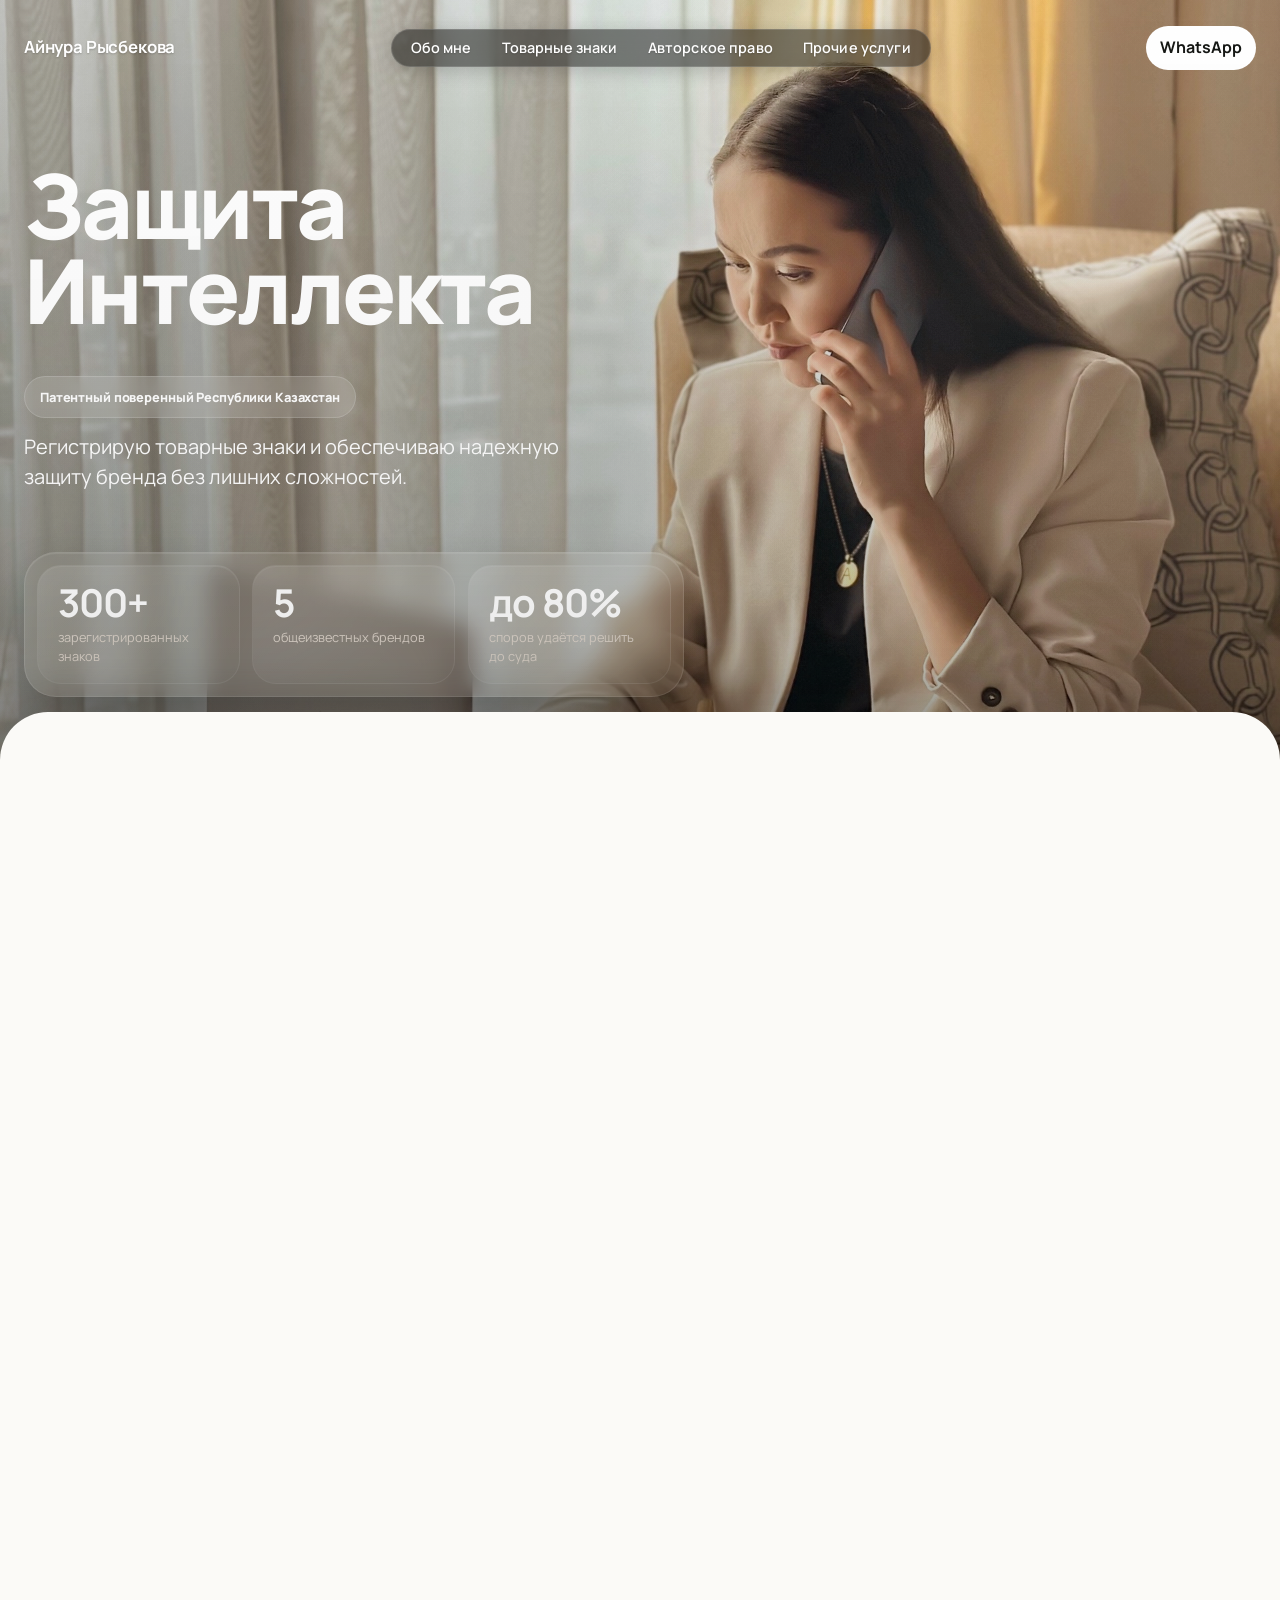
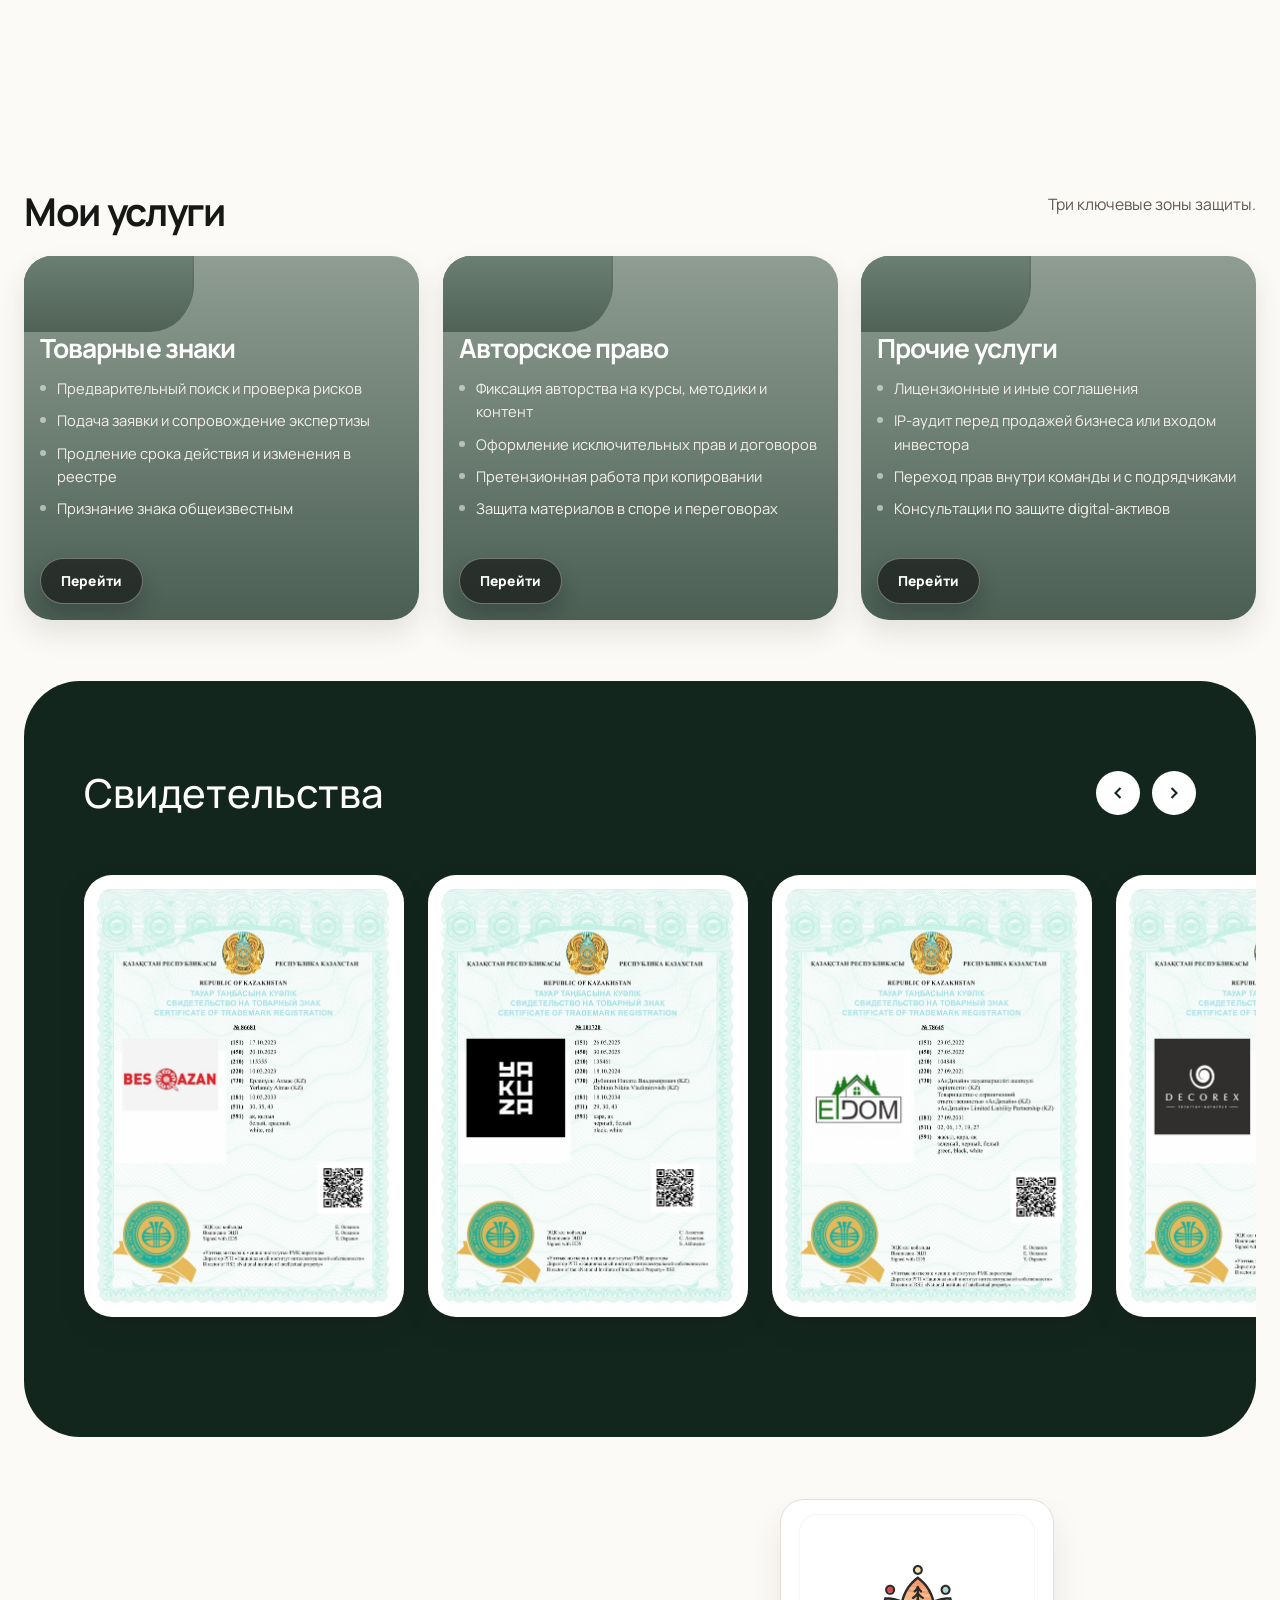
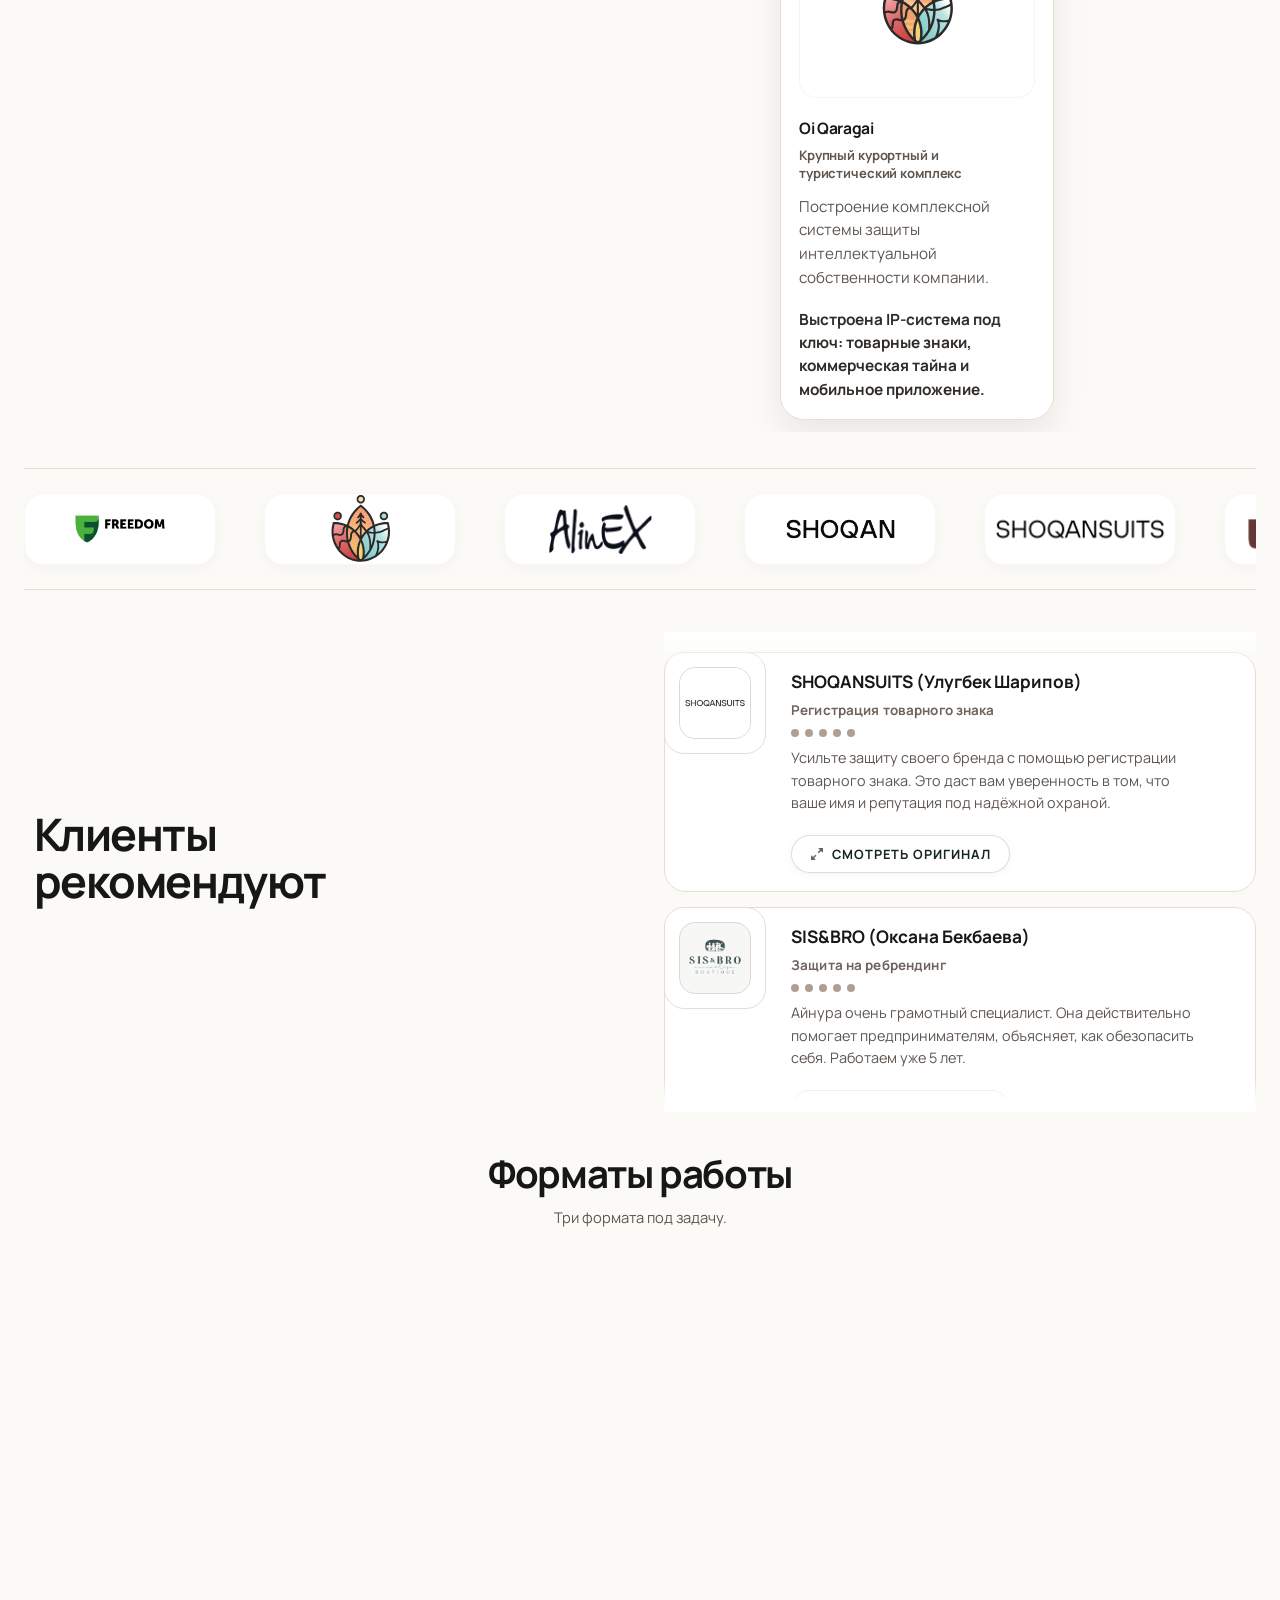
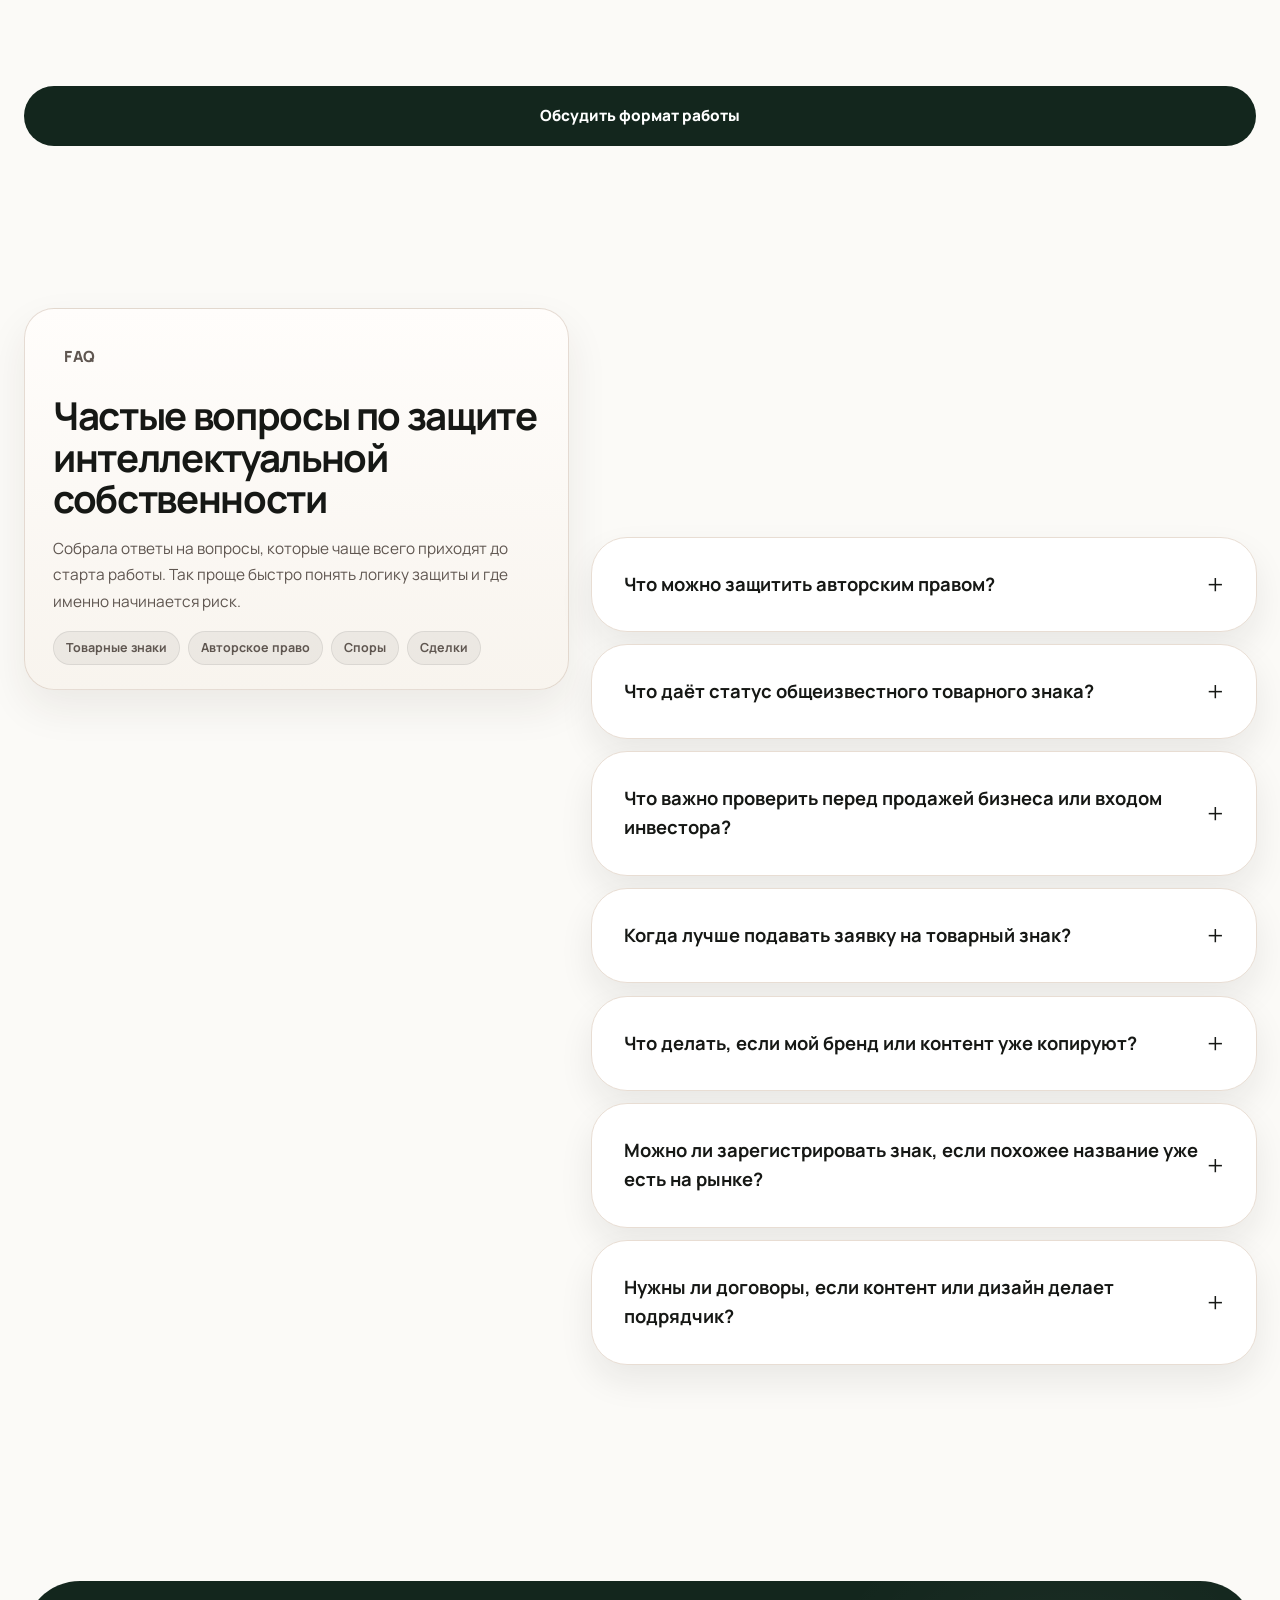
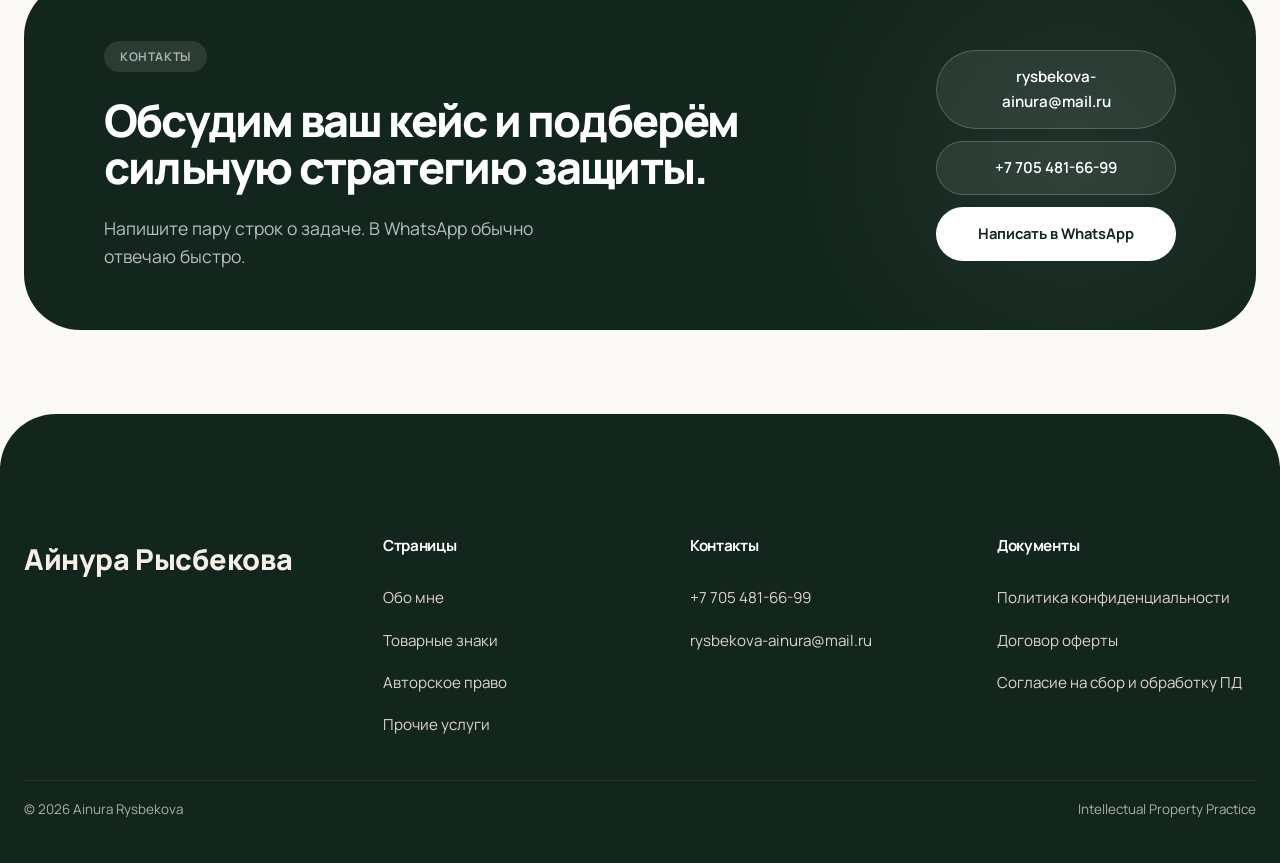
==== commit e5c47822: "style: reduce size of Aisulu, Nomads, Almaty Soul, Aport, and Bohoinasia" ====
--- a/index.html
+++ b/index.html
@@ -10,7 +10,7 @@
   <link rel="preconnect" href="https://fonts.googleapis.com">
   <link rel="preconnect" href="https://fonts.gstatic.com" crossorigin>
   <link href="https://fonts.googleapis.com/css2?family=Manrope:wght@400;500;600;700;800&display=swap" rel="stylesheet">
-  <link rel="stylesheet" href="style.css?v=redo2026-v21">
+  <link rel="stylesheet" href="style.css?v=redo2026-v22">
 </head>
 
 <body>
--- a/style.css
+++ b/style.css
@@ -1239,10 +1239,12 @@
 
 .trust-card.brand-aisulu .trust-logo {
   background-image: url("assets/images/logos/logo-4.png");
+  padding: 35px;
 }
 
 .trust-card.brand-nomads-nature .trust-logo {
   background-image: url("assets/images/logos/logo-5.png");
+  padding: 35px;
 }
 
 .trust-card.brand-ame .trust-logo {
@@ -1251,16 +1253,17 @@
 
 .trust-card.brand-almaty-soul .trust-logo {
   background-image: url("assets/images/client-logos/almaty-soul.png");
-  padding: 10px;
+  padding: 24px;
 }
 
 .trust-card.brand-aport-alatau .trust-logo {
   background-image: url("assets/images/client-logos/aport-alatau.png");
-  padding: 10px;
+  padding: 24px;
 }
 
 .trust-card.brand-bohoinasia .trust-logo {
   background-image: url("assets/images/client-logos/bohoinasia.png");
+  padding: 30px;
 }
 
 .trust-card.brand-doctor-green .trust-logo {
@@ -1456,12 +1459,14 @@
 
 .client-chip.brand-aisulu {
   background-image: url("assets/images/logos/logo-4.png");
-  --client-chip-size: 100%;
+  --client-chip-size: 80%;
+  padding: 12px;
 }
 
 .client-chip.brand-nomads-nature {
   background-image: url("assets/images/logos/logo-5.png");
-  --client-chip-size: 100%;
+  --client-chip-size: 80%;
+  padding: 12px;
 }
 
 .client-chip.brand-ame {
@@ -1471,16 +1476,17 @@
 
 .client-chip.brand-almaty-soul {
   background-image: url("assets/images/client-logos/almaty-soul.png");
-  padding: 6px;
+  padding: 18px;
 }
 
 .client-chip.brand-aport-alatau {
   background-image: url("assets/images/client-logos/aport-alatau.png");
-  padding: 6px;
+  padding: 18px;
 }
 
 .client-chip.brand-bohoinasia {
   background-image: url("assets/images/client-logos/bohoinasia.png");
+  padding: 15px;
 }
 
 .client-chip.brand-doctor-green {
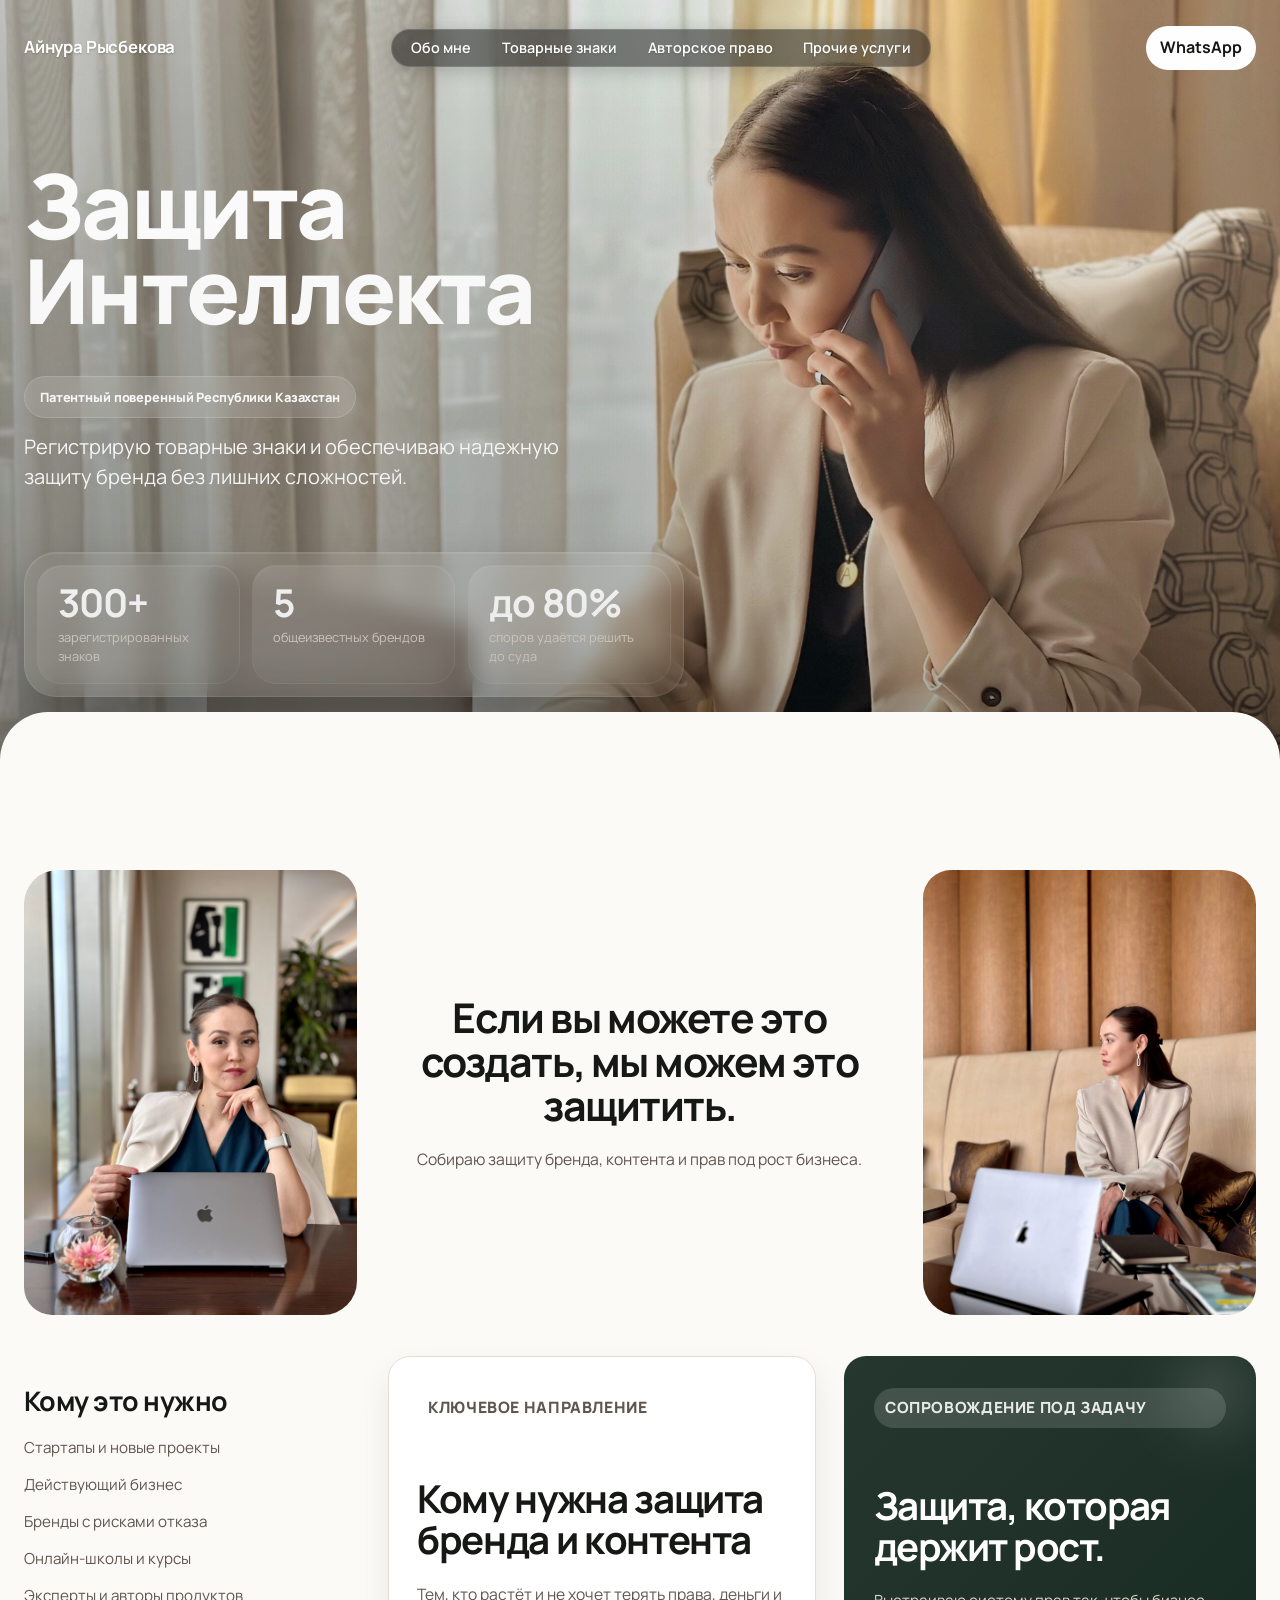
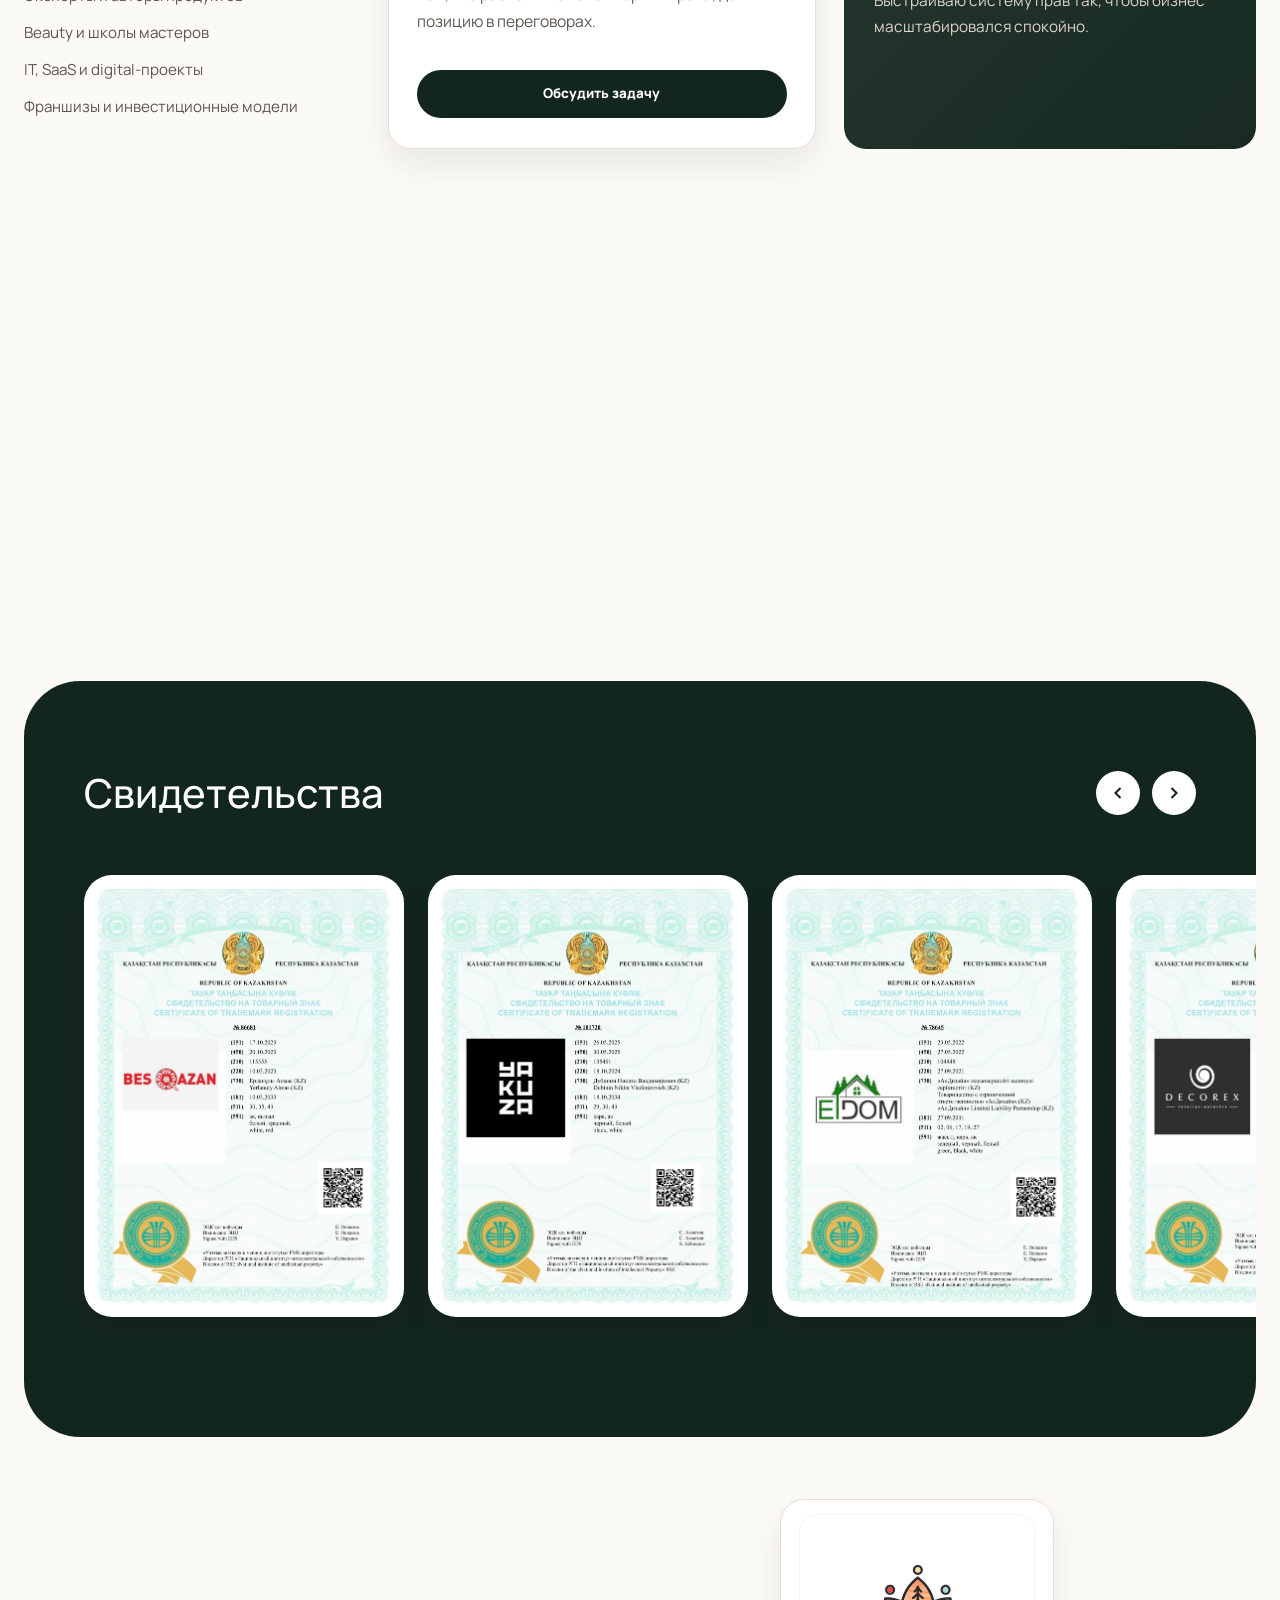
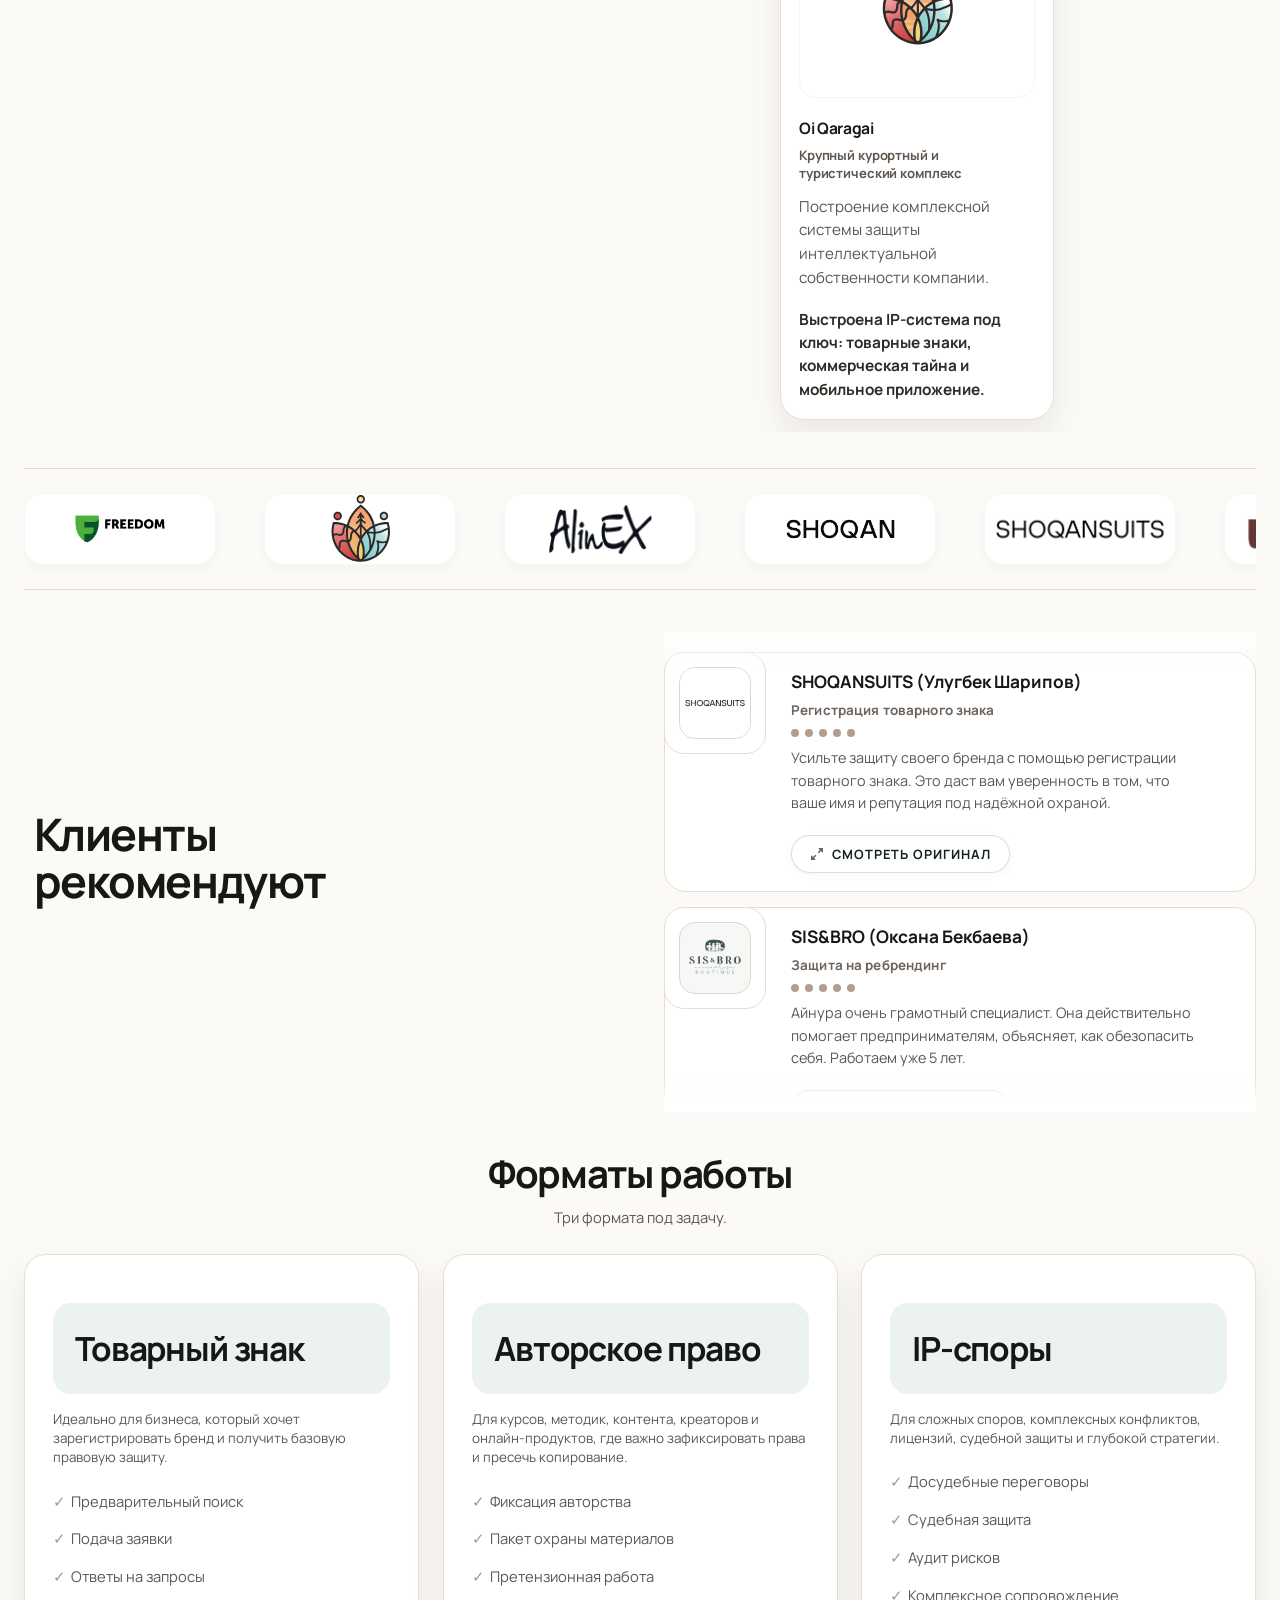
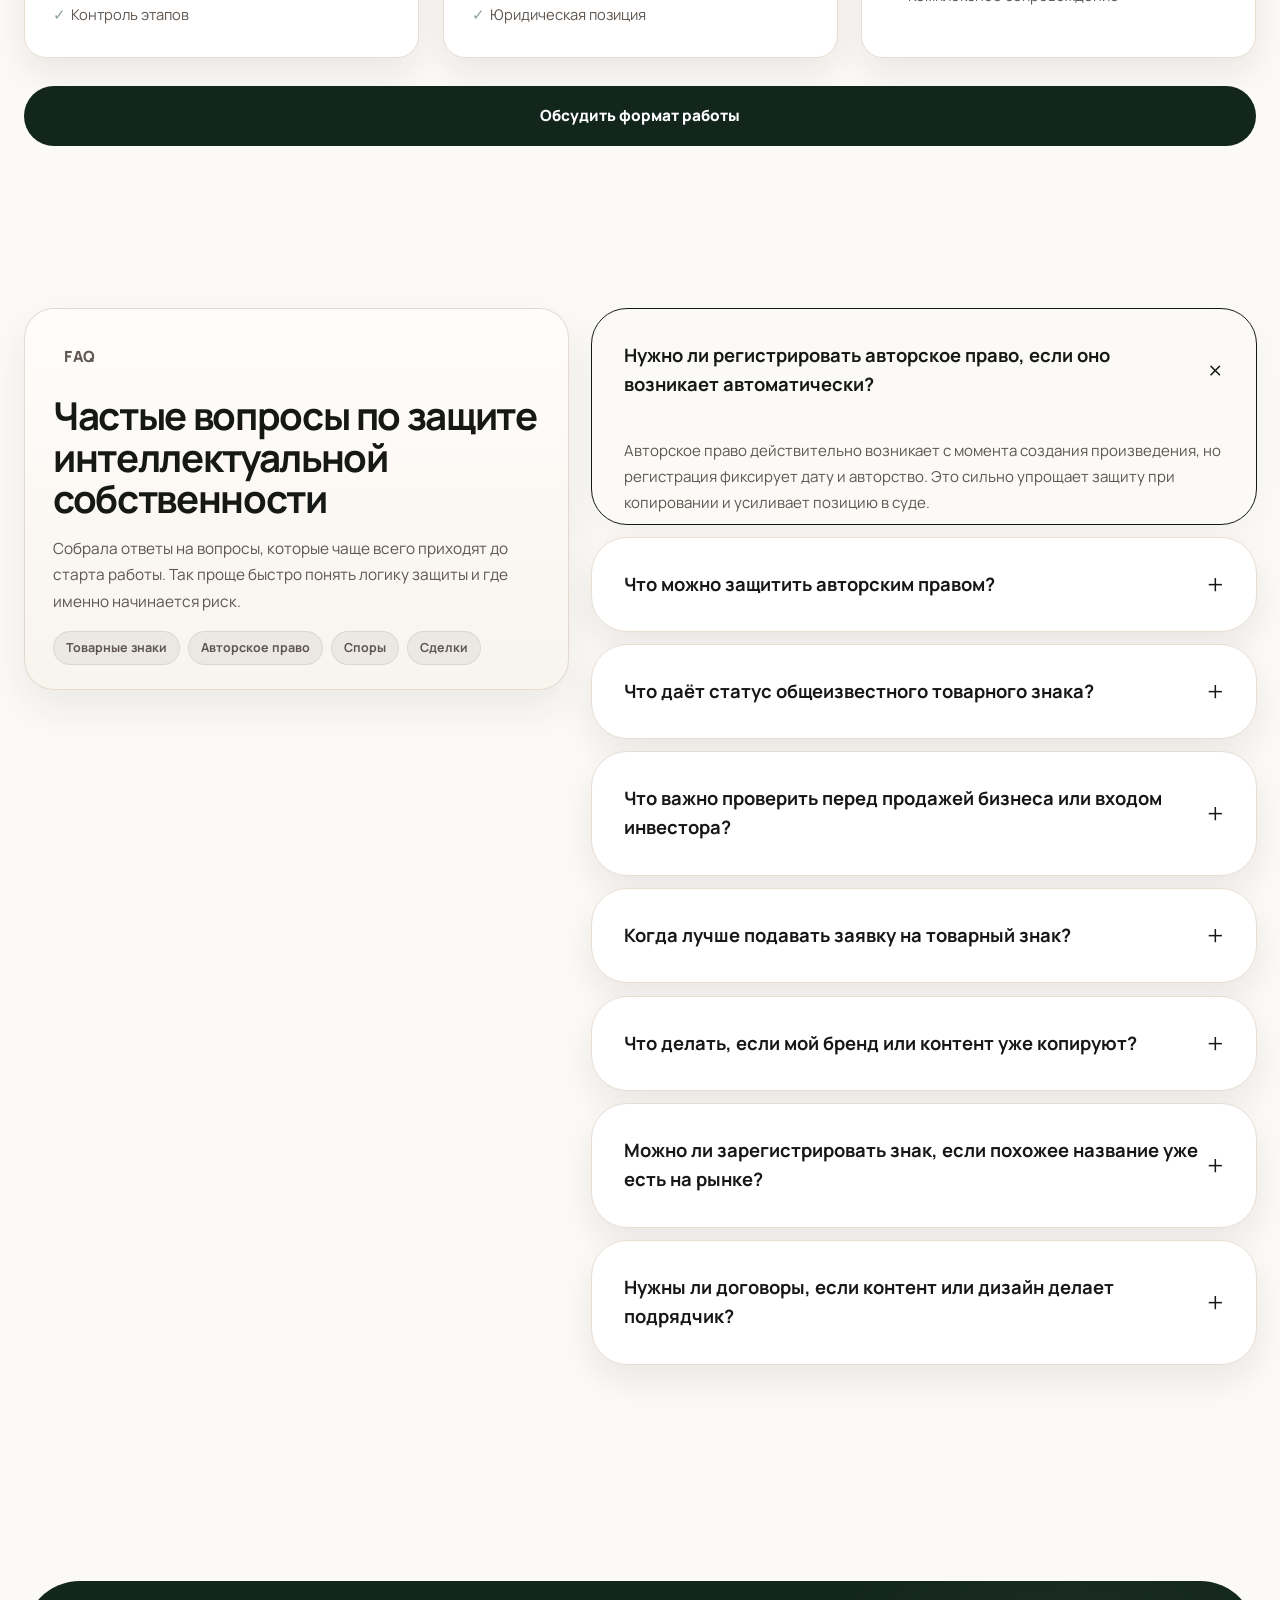
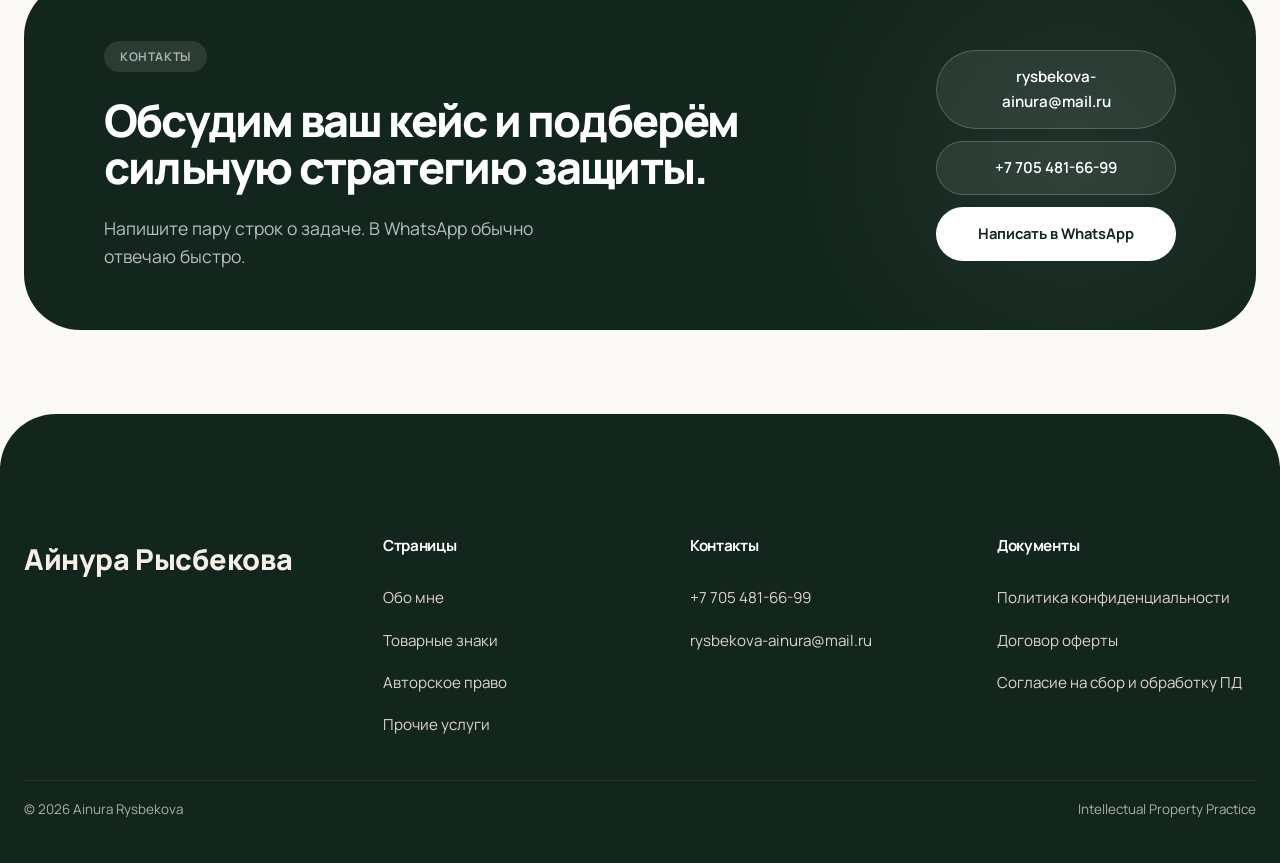
==== commit 8cfbea7b: "style: ultra reduction of specifically mentioned logos for minimalist balance" ====
--- a/index.html
+++ b/index.html
@@ -10,7 +10,7 @@
   <link rel="preconnect" href="https://fonts.googleapis.com">
   <link rel="preconnect" href="https://fonts.gstatic.com" crossorigin>
   <link href="https://fonts.googleapis.com/css2?family=Manrope:wght@400;500;600;700;800&display=swap" rel="stylesheet">
-  <link rel="stylesheet" href="style.css?v=redo2026-v22">
+  <link rel="stylesheet" href="style.css?v=redo2026-v23">
 </head>
 
 <body>
--- a/style.css
+++ b/style.css
@@ -1239,12 +1239,12 @@
 
 .trust-card.brand-aisulu .trust-logo {
   background-image: url("assets/images/logos/logo-4.png");
-  padding: 35px;
+  padding: 45px;
 }
 
 .trust-card.brand-nomads-nature .trust-logo {
   background-image: url("assets/images/logos/logo-5.png");
-  padding: 35px;
+  padding: 45px;
 }
 
 .trust-card.brand-ame .trust-logo {
@@ -1253,17 +1253,17 @@
 
 .trust-card.brand-almaty-soul .trust-logo {
   background-image: url("assets/images/client-logos/almaty-soul.png");
-  padding: 24px;
+  padding: 35px;
 }
 
 .trust-card.brand-aport-alatau .trust-logo {
   background-image: url("assets/images/client-logos/aport-alatau.png");
-  padding: 24px;
+  padding: 35px;
 }
 
 .trust-card.brand-bohoinasia .trust-logo {
   background-image: url("assets/images/client-logos/bohoinasia.png");
-  padding: 30px;
+  padding: 38px;
 }
 
 .trust-card.brand-doctor-green .trust-logo {
@@ -1459,14 +1459,14 @@
 
 .client-chip.brand-aisulu {
   background-image: url("assets/images/logos/logo-4.png");
-  --client-chip-size: 80%;
-  padding: 12px;
+  --client-chip-size: 60%;
+  padding: 22px;
 }
 
 .client-chip.brand-nomads-nature {
   background-image: url("assets/images/logos/logo-5.png");
-  --client-chip-size: 80%;
-  padding: 12px;
+  --client-chip-size: 60%;
+  padding: 22px;
 }
 
 .client-chip.brand-ame {
@@ -1476,17 +1476,17 @@
 
 .client-chip.brand-almaty-soul {
   background-image: url("assets/images/client-logos/almaty-soul.png");
-  padding: 18px;
+  padding: 22px;
 }
 
 .client-chip.brand-aport-alatau {
   background-image: url("assets/images/client-logos/aport-alatau.png");
-  padding: 18px;
+  padding: 22px;
 }
 
 .client-chip.brand-bohoinasia {
   background-image: url("assets/images/client-logos/bohoinasia.png");
-  padding: 15px;
+  padding: 20px;
 }
 
 .client-chip.brand-doctor-green {
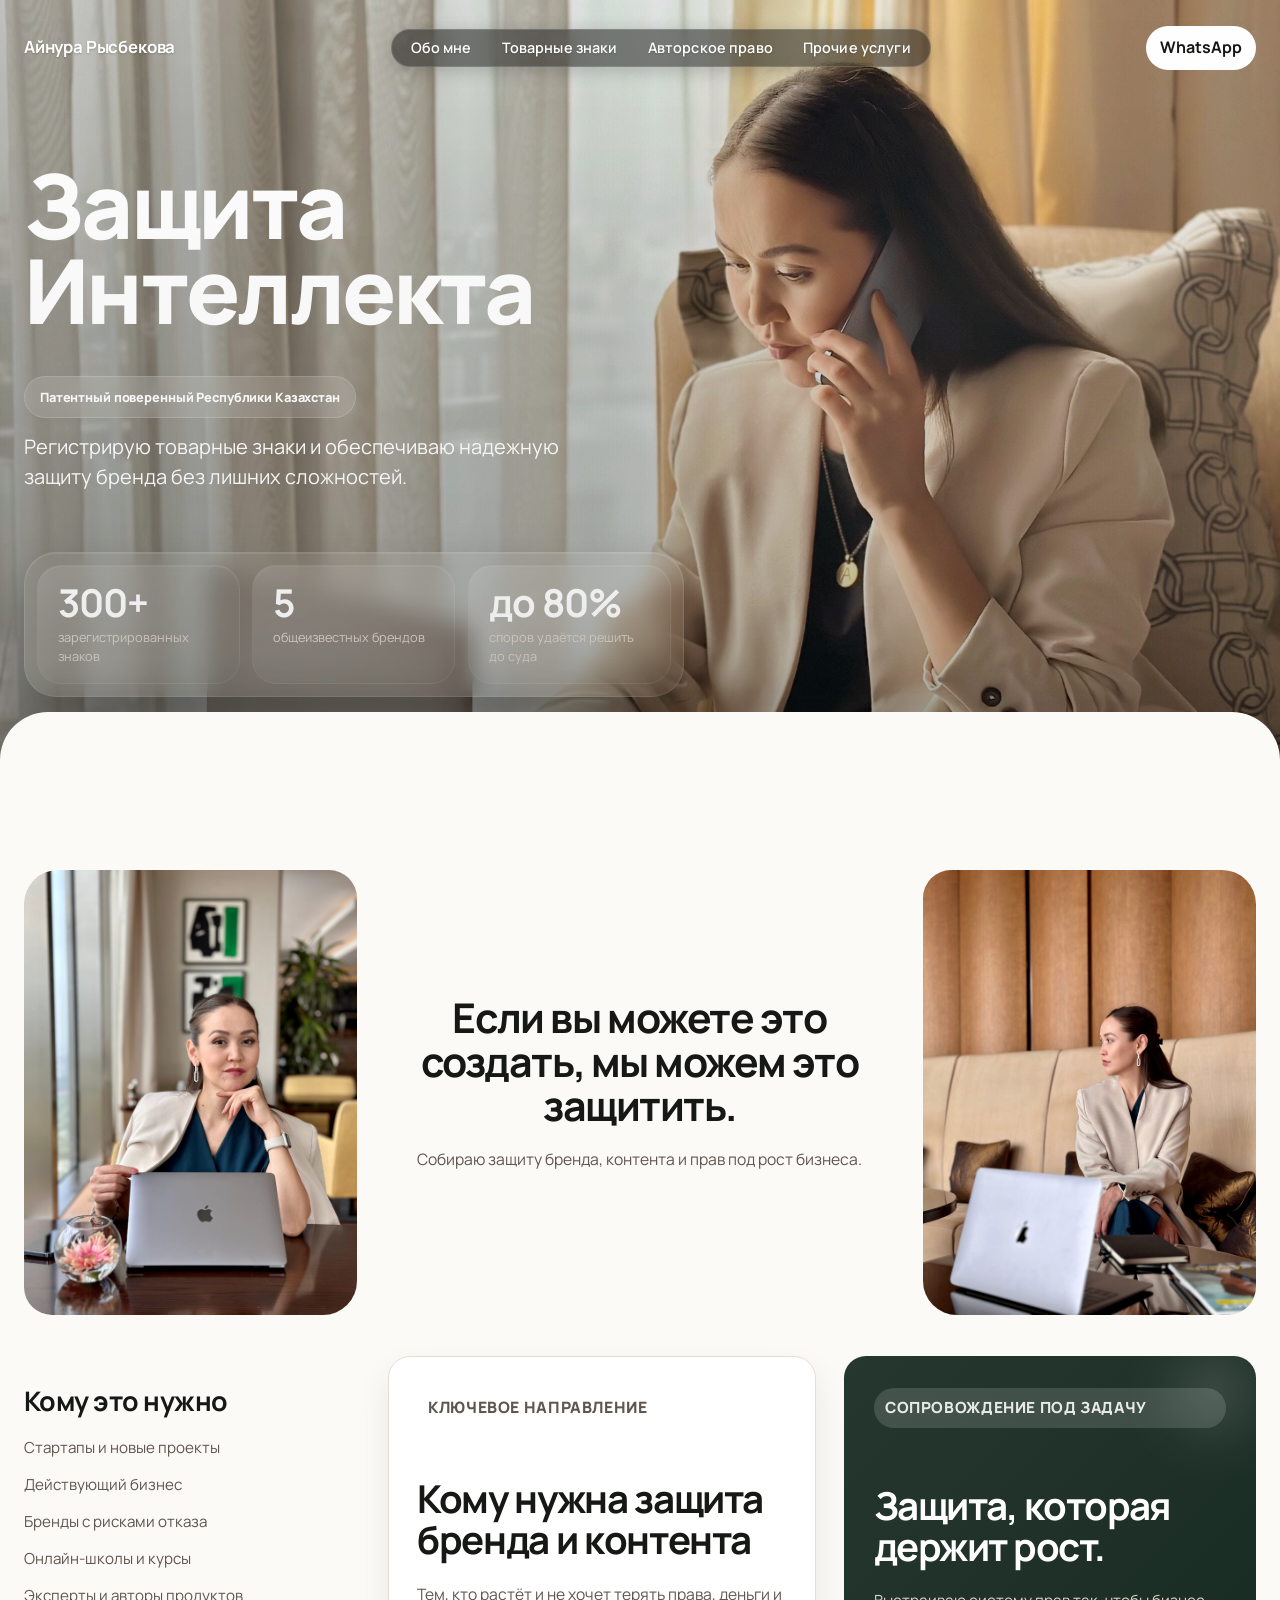
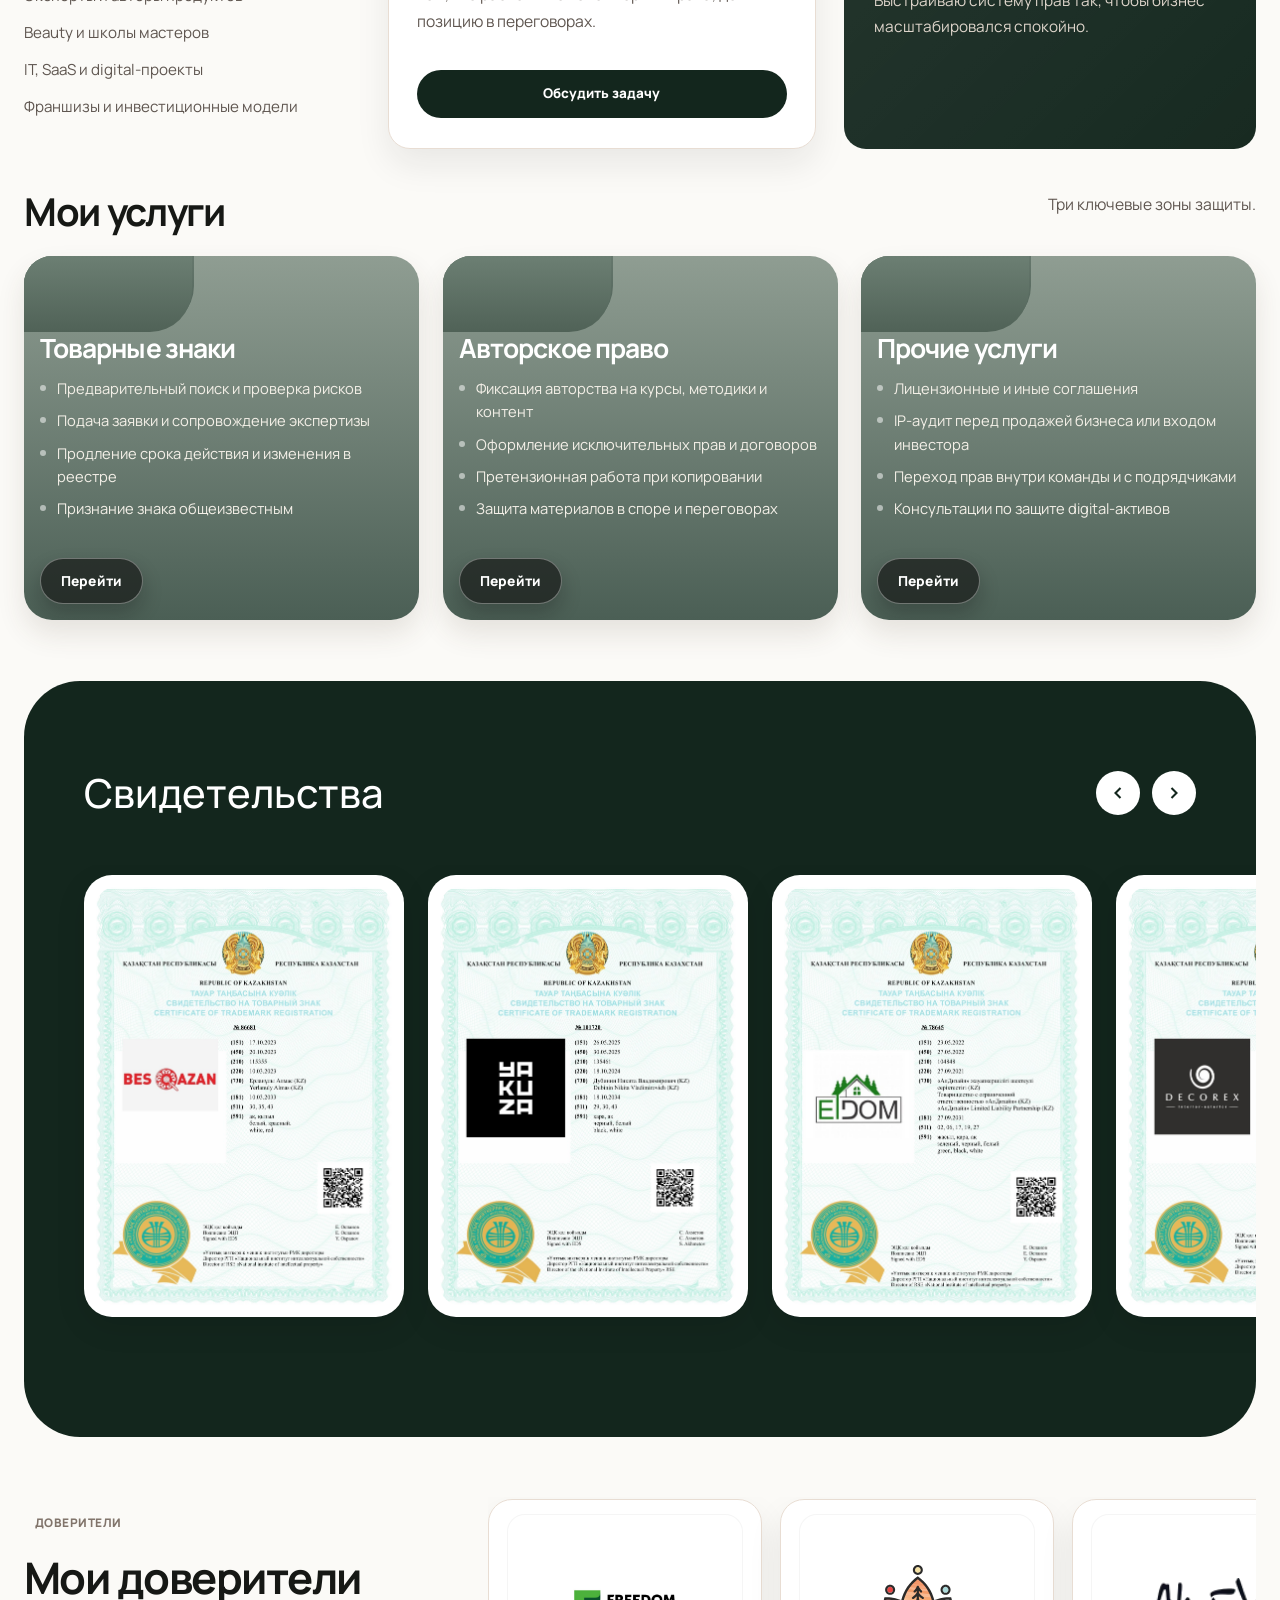
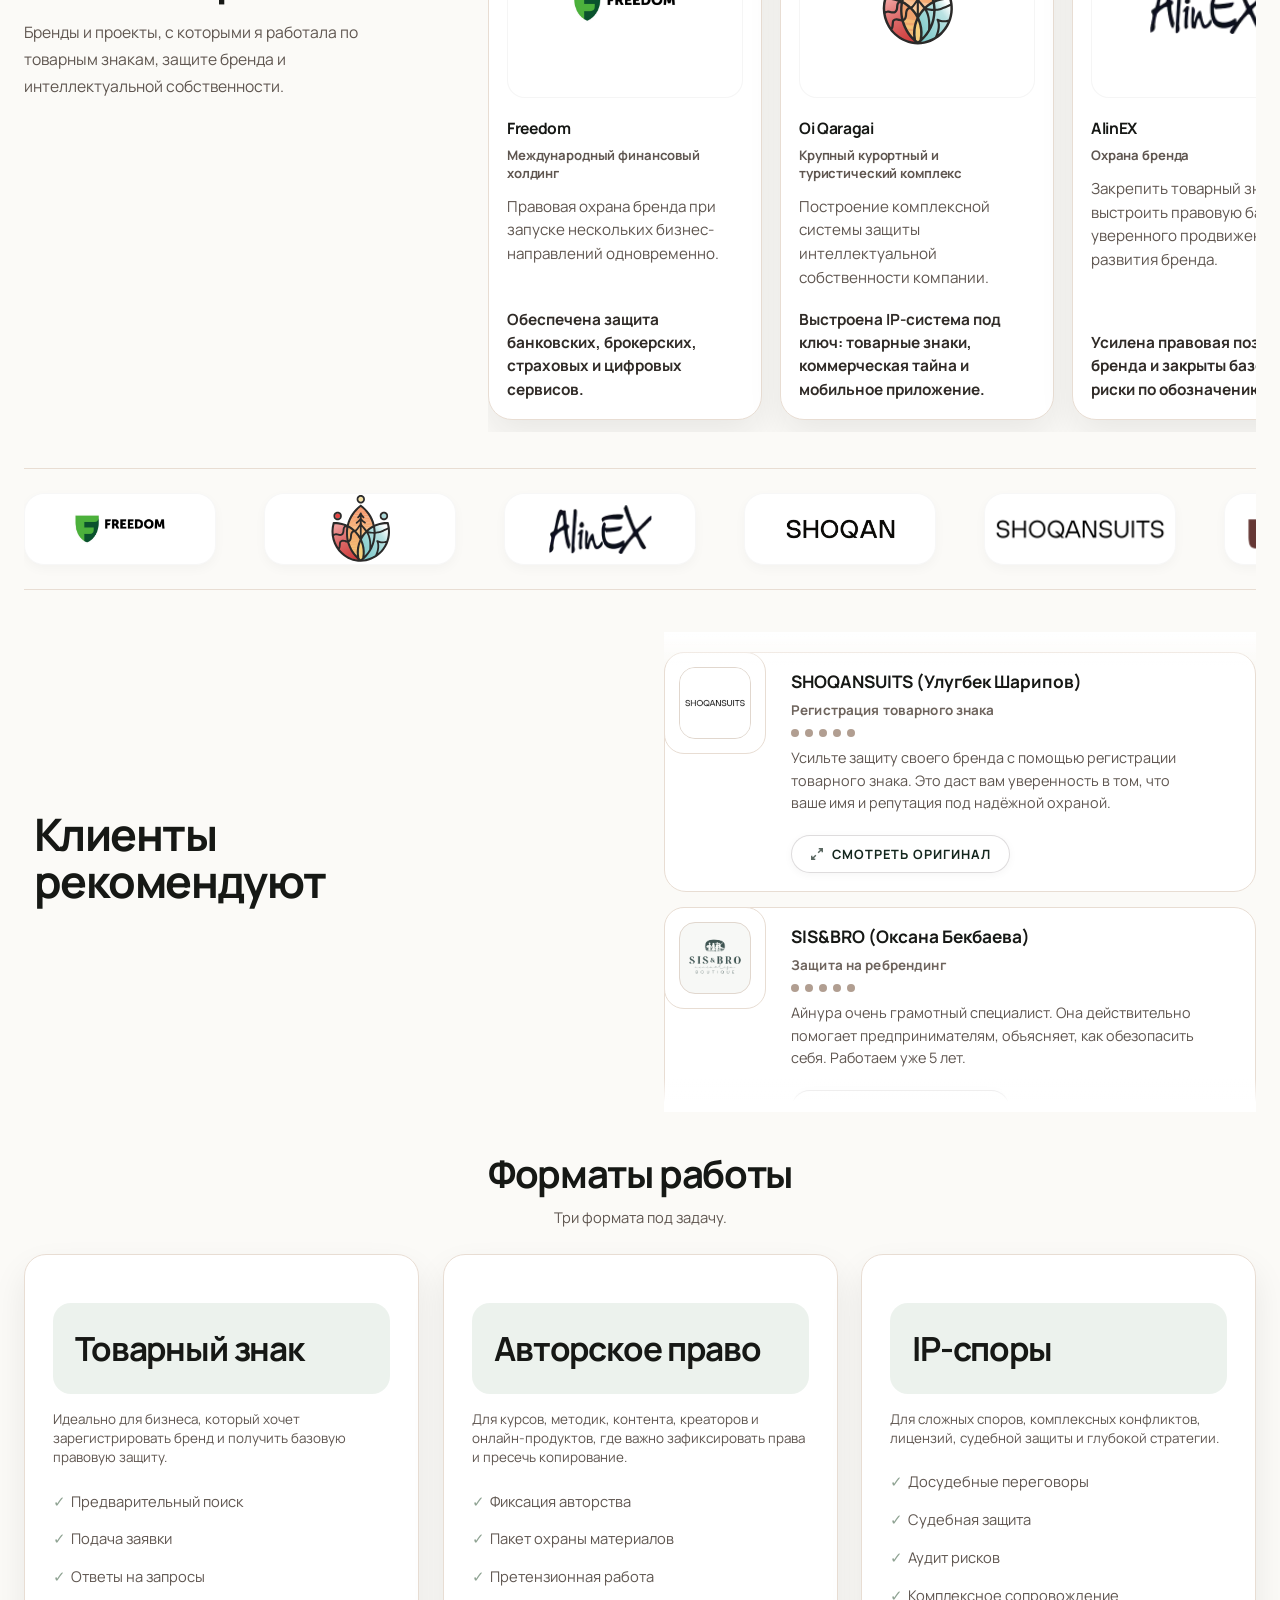
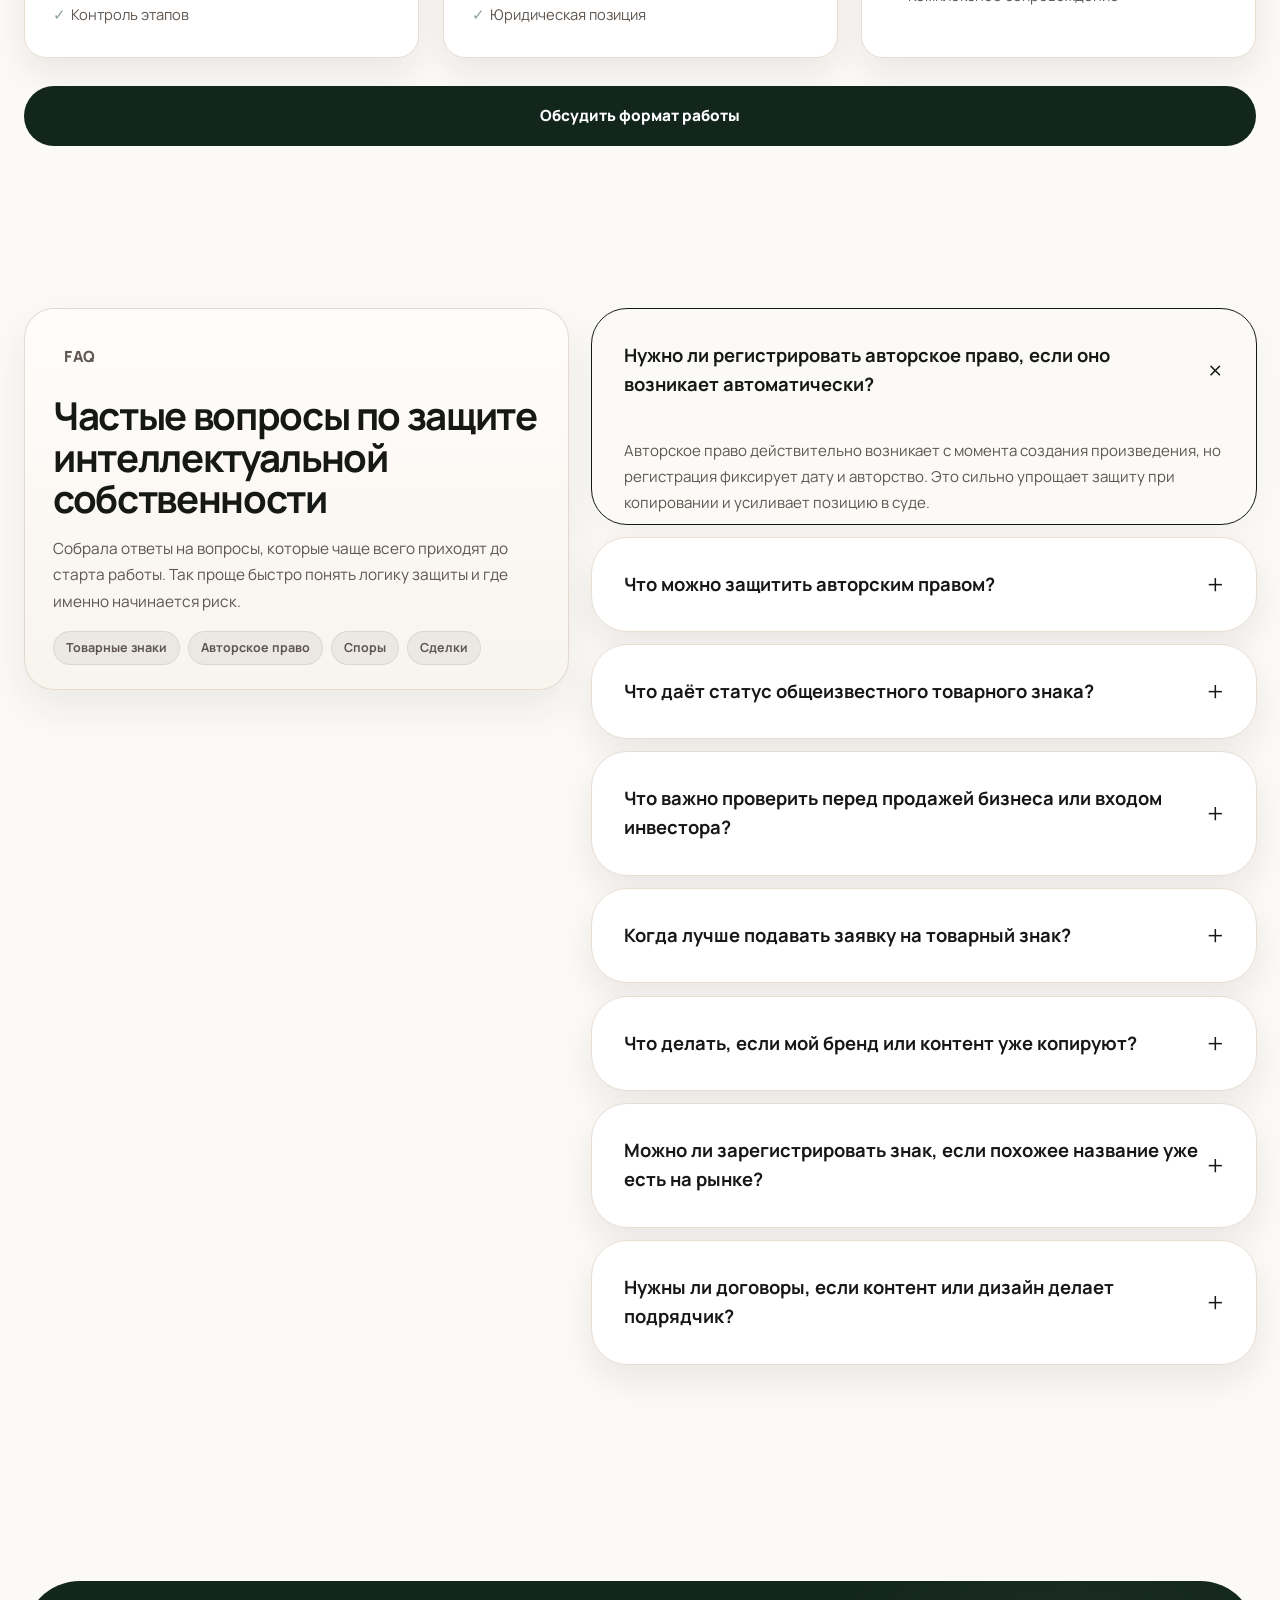
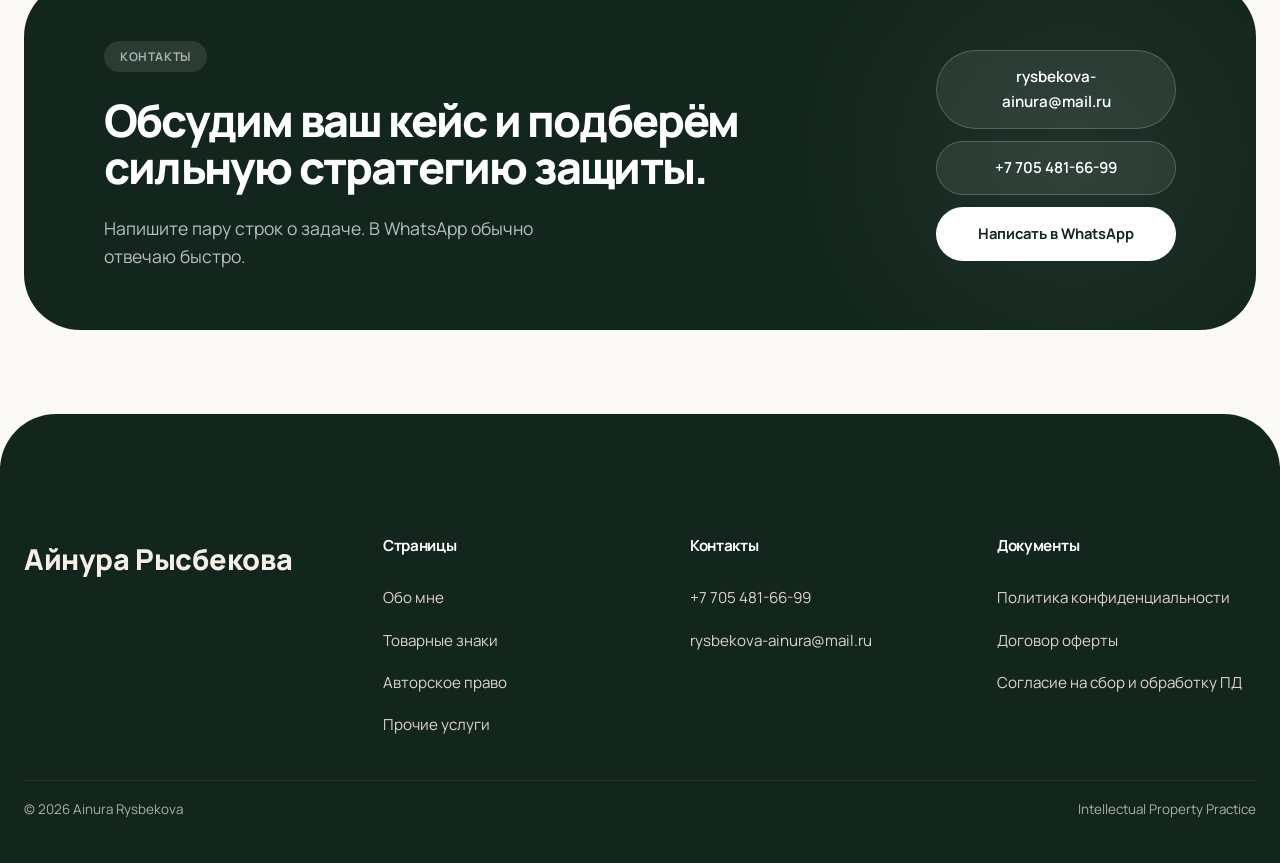
==== commit da669bb3: "style: fix vertical logo scaling for Almaty Soul, Aport, Boho, and Doctor Green" ====
--- a/index.html
+++ b/index.html
@@ -10,7 +10,7 @@
   <link rel="preconnect" href="https://fonts.googleapis.com">
   <link rel="preconnect" href="https://fonts.gstatic.com" crossorigin>
   <link href="https://fonts.googleapis.com/css2?family=Manrope:wght@400;500;600;700;800&display=swap" rel="stylesheet">
-  <link rel="stylesheet" href="style.css?v=redo2026-v23">
+  <link rel="stylesheet" href="style.css?v=redo2026-v24">
 </head>
 
 <body>
--- a/style.css
+++ b/style.css
@@ -1253,21 +1253,26 @@
 
 .trust-card.brand-almaty-soul .trust-logo {
   background-image: url("assets/images/client-logos/almaty-soul.png");
-  padding: 35px;
+  --trust-logo-size: auto 55%;
+  padding: 25px;
 }
 
 .trust-card.brand-aport-alatau .trust-logo {
   background-image: url("assets/images/client-logos/aport-alatau.png");
-  padding: 35px;
+  --trust-logo-size: auto 55%;
+  padding: 25px;
 }
 
 .trust-card.brand-bohoinasia .trust-logo {
   background-image: url("assets/images/client-logos/bohoinasia.png");
-  padding: 38px;
+  --trust-logo-size: auto 55%;
+  padding: 25px;
 }
 
 .trust-card.brand-doctor-green .trust-logo {
   background-image: url("assets/images/client-logos/doctor-green.png");
+  --trust-logo-size: auto 55%;
+  padding: 25px;
 }
 
 .trust-card.brand-harbor .trust-logo {
@@ -1476,21 +1481,26 @@
 
 .client-chip.brand-almaty-soul {
   background-image: url("assets/images/client-logos/almaty-soul.png");
-  padding: 22px;
+  --client-chip-size: auto 52%;
+  padding: 15px;
 }
 
 .client-chip.brand-aport-alatau {
   background-image: url("assets/images/client-logos/aport-alatau.png");
-  padding: 22px;
+  --client-chip-size: auto 52%;
+  padding: 15px;
 }
 
 .client-chip.brand-bohoinasia {
   background-image: url("assets/images/client-logos/bohoinasia.png");
-  padding: 20px;
+  --client-chip-size: auto 52%;
+  padding: 15px;
 }
 
 .client-chip.brand-doctor-green {
   background-image: url("assets/images/client-logos/doctor-green.png");
+  --client-chip-size: auto 55%;
+  padding: 15px;
 }
 
 .client-chip.brand-harbor {
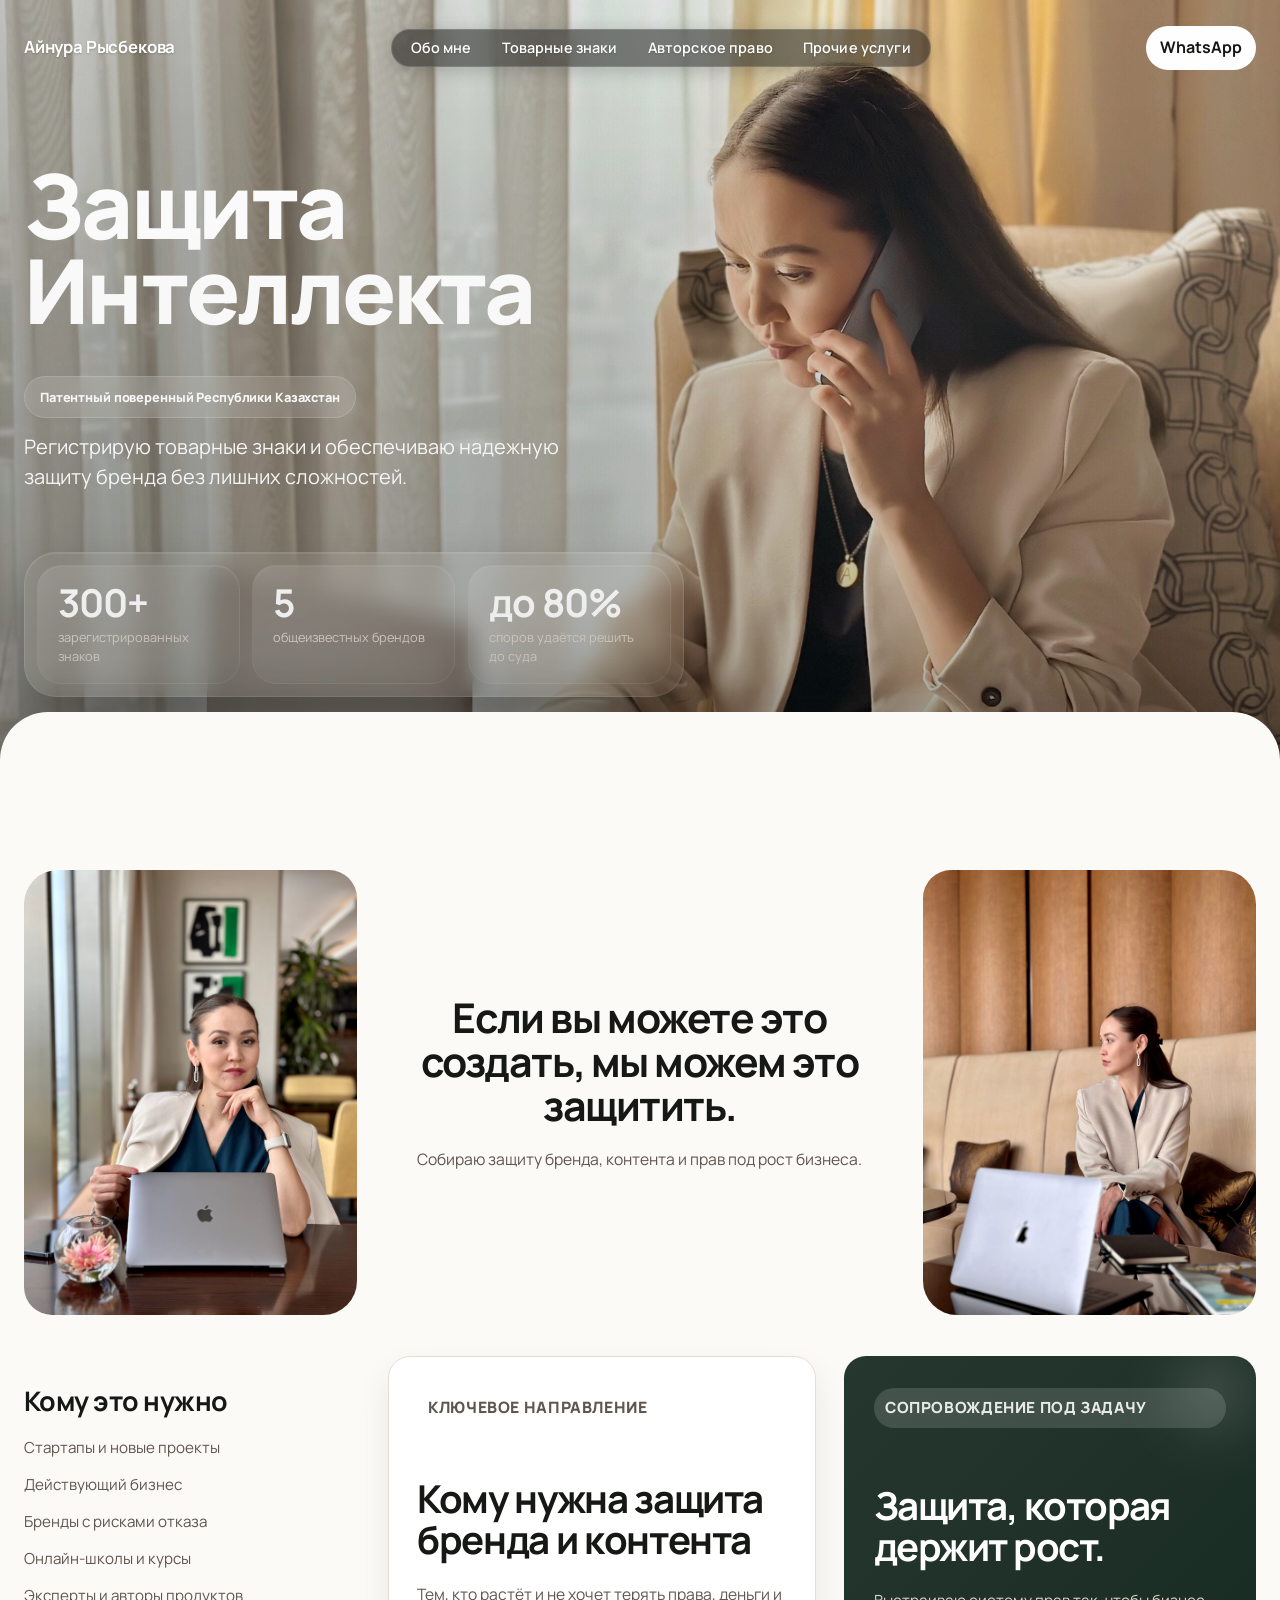
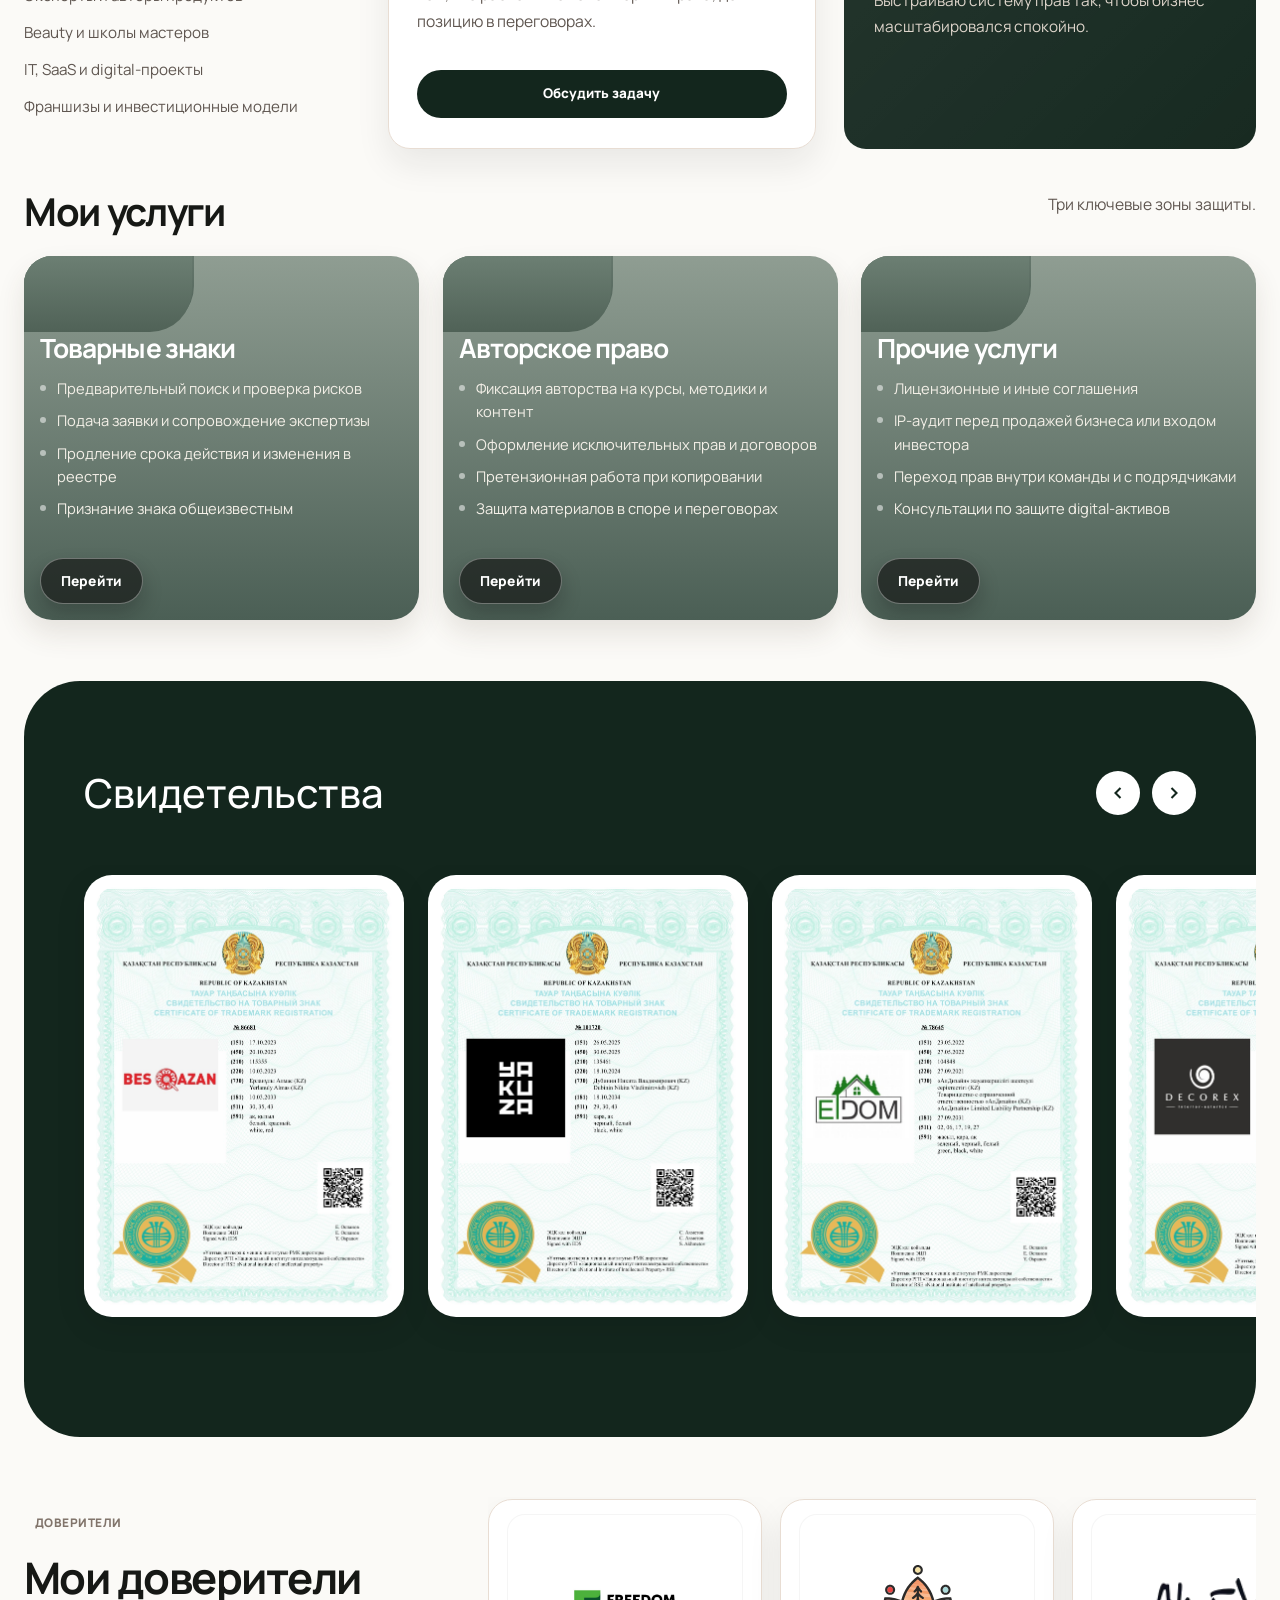
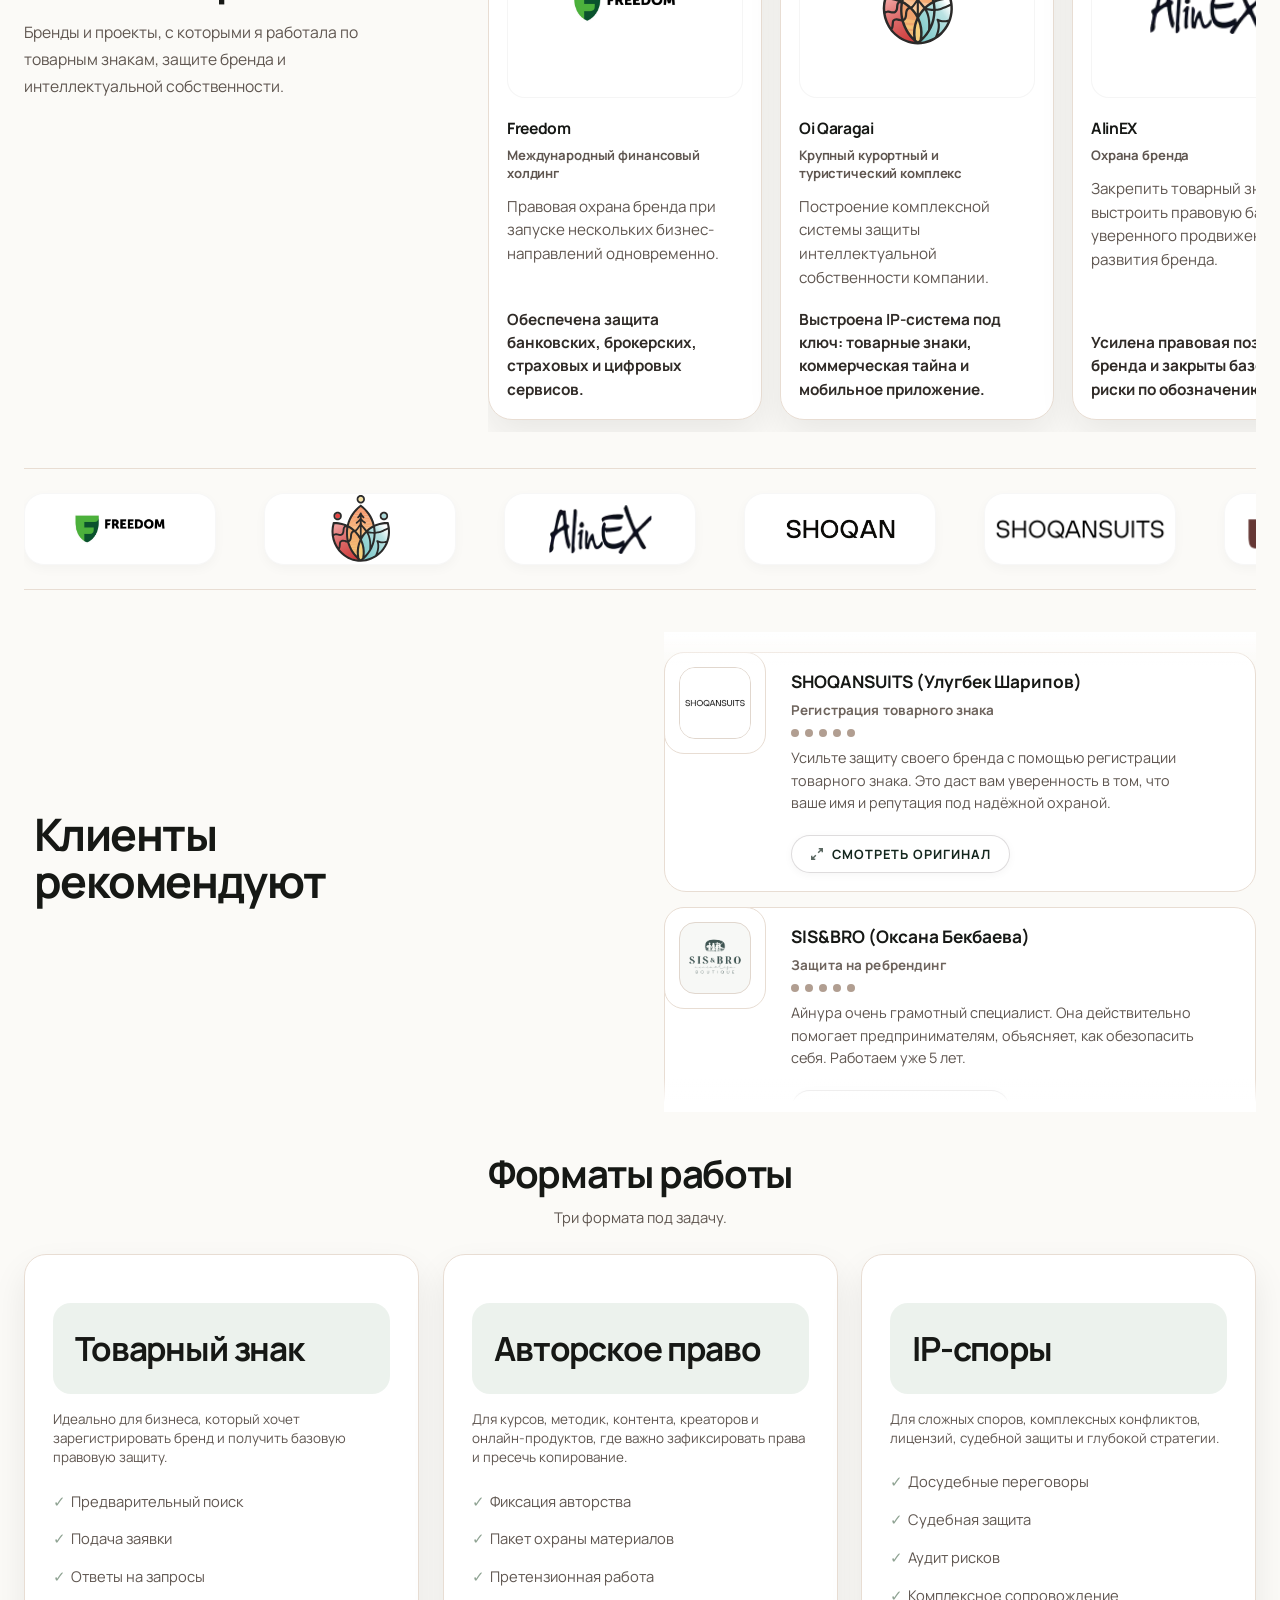
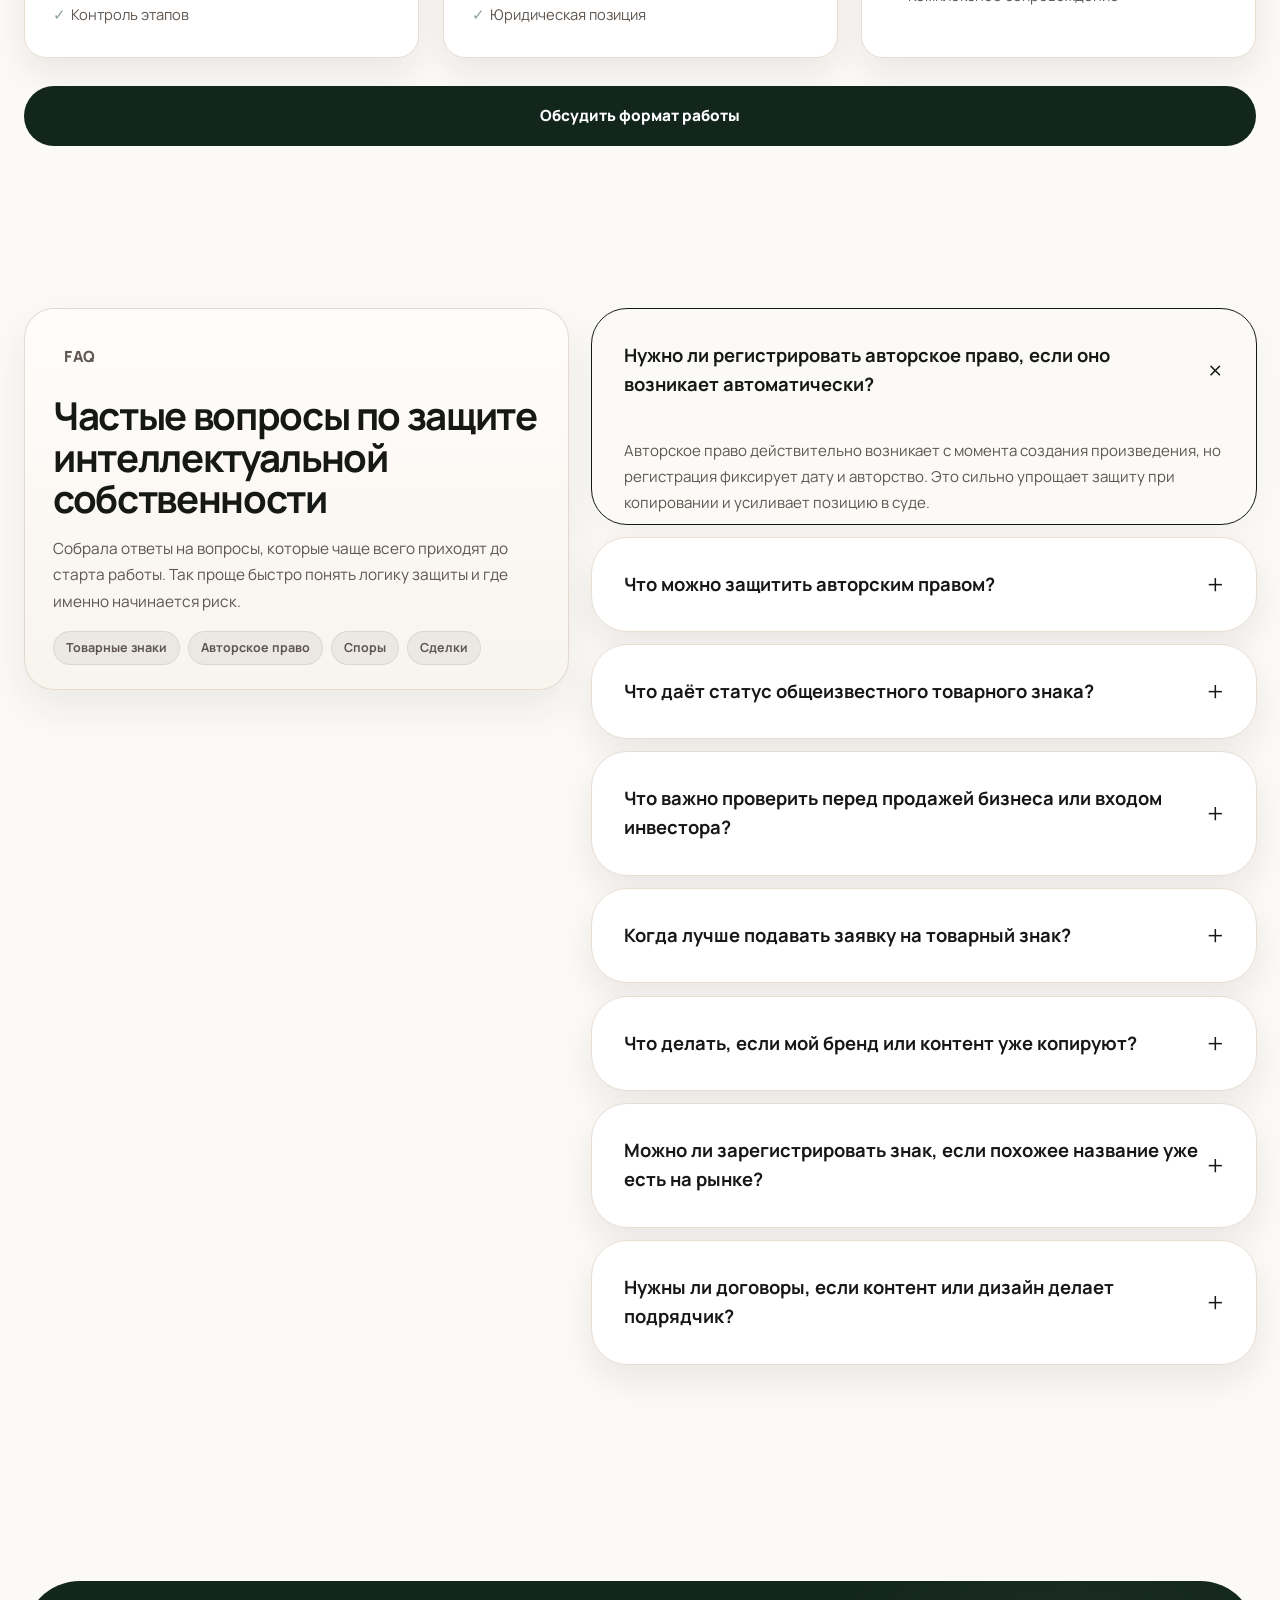
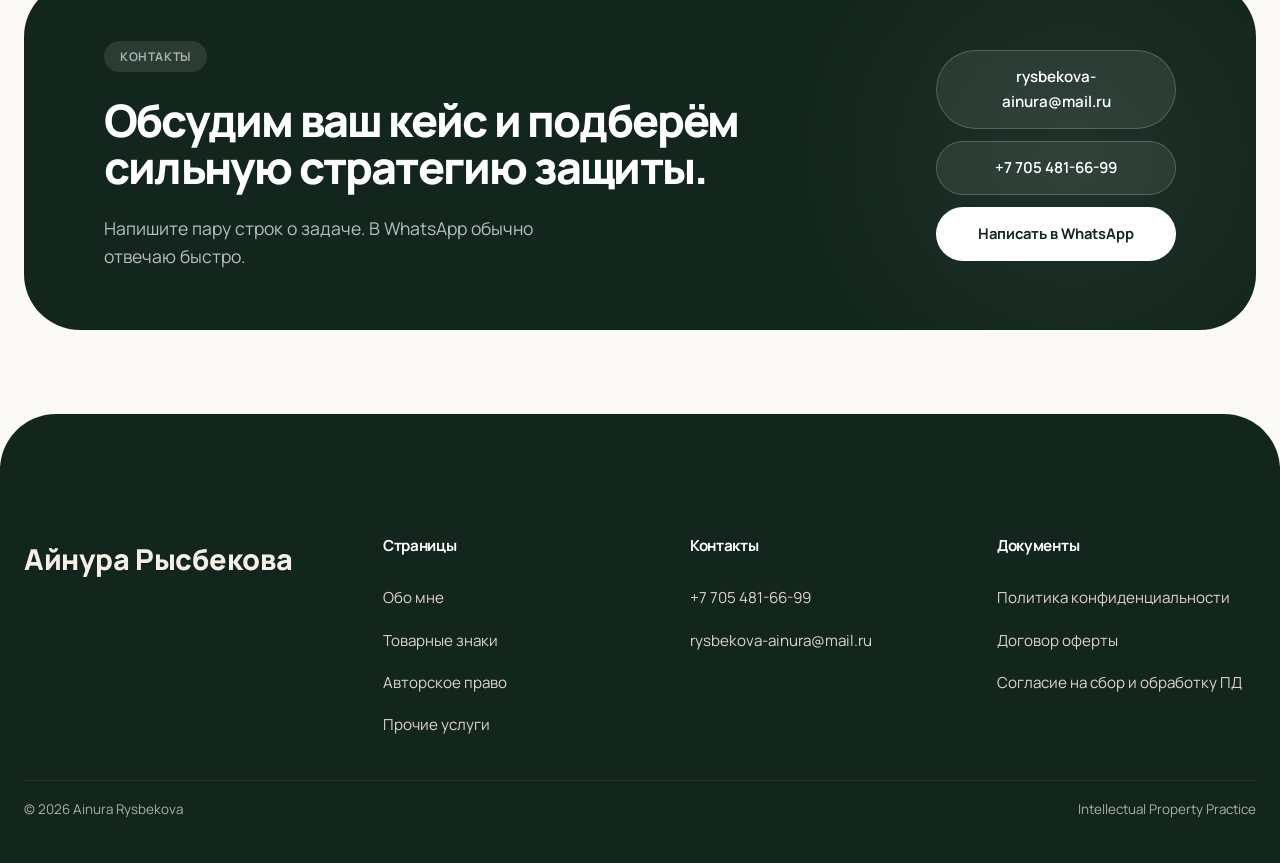
==== commit 40e52c93: "style: slightly increase vertical logos for better visual weight" ====
--- a/index.html
+++ b/index.html
@@ -10,7 +10,7 @@
   <link rel="preconnect" href="https://fonts.googleapis.com">
   <link rel="preconnect" href="https://fonts.gstatic.com" crossorigin>
   <link href="https://fonts.googleapis.com/css2?family=Manrope:wght@400;500;600;700;800&display=swap" rel="stylesheet">
-  <link rel="stylesheet" href="style.css?v=redo2026-v24">
+  <link rel="stylesheet" href="style.css?v=redo2026-v25">
 </head>
 
 <body>
--- a/style.css
+++ b/style.css
@@ -1253,26 +1253,26 @@
 
 .trust-card.brand-almaty-soul .trust-logo {
   background-image: url("assets/images/client-logos/almaty-soul.png");
-  --trust-logo-size: auto 55%;
-  padding: 25px;
+  --trust-logo-size: auto 75%;
+  padding: 20px;
 }
 
 .trust-card.brand-aport-alatau .trust-logo {
   background-image: url("assets/images/client-logos/aport-alatau.png");
-  --trust-logo-size: auto 55%;
-  padding: 25px;
+  --trust-logo-size: auto 75%;
+  padding: 20px;
 }
 
 .trust-card.brand-bohoinasia .trust-logo {
   background-image: url("assets/images/client-logos/bohoinasia.png");
-  --trust-logo-size: auto 55%;
-  padding: 25px;
+  --trust-logo-size: auto 75%;
+  padding: 20px;
 }
 
 .trust-card.brand-doctor-green .trust-logo {
   background-image: url("assets/images/client-logos/doctor-green.png");
-  --trust-logo-size: auto 55%;
-  padding: 25px;
+  --trust-logo-size: auto 75%;
+  padding: 20px;
 }
 
 .trust-card.brand-harbor .trust-logo {
@@ -1481,26 +1481,26 @@
 
 .client-chip.brand-almaty-soul {
   background-image: url("assets/images/client-logos/almaty-soul.png");
-  --client-chip-size: auto 52%;
-  padding: 15px;
+  --client-chip-size: auto 70%;
+  padding: 10px;
 }
 
 .client-chip.brand-aport-alatau {
   background-image: url("assets/images/client-logos/aport-alatau.png");
-  --client-chip-size: auto 52%;
-  padding: 15px;
+  --client-chip-size: auto 70%;
+  padding: 10px;
 }
 
 .client-chip.brand-bohoinasia {
   background-image: url("assets/images/client-logos/bohoinasia.png");
-  --client-chip-size: auto 52%;
-  padding: 15px;
+  --client-chip-size: auto 70%;
+  padding: 10px;
 }
 
 .client-chip.brand-doctor-green {
   background-image: url("assets/images/client-logos/doctor-green.png");
-  --client-chip-size: auto 55%;
-  padding: 15px;
+  --client-chip-size: auto 72%;
+  padding: 10px;
 }
 
 .client-chip.brand-harbor {
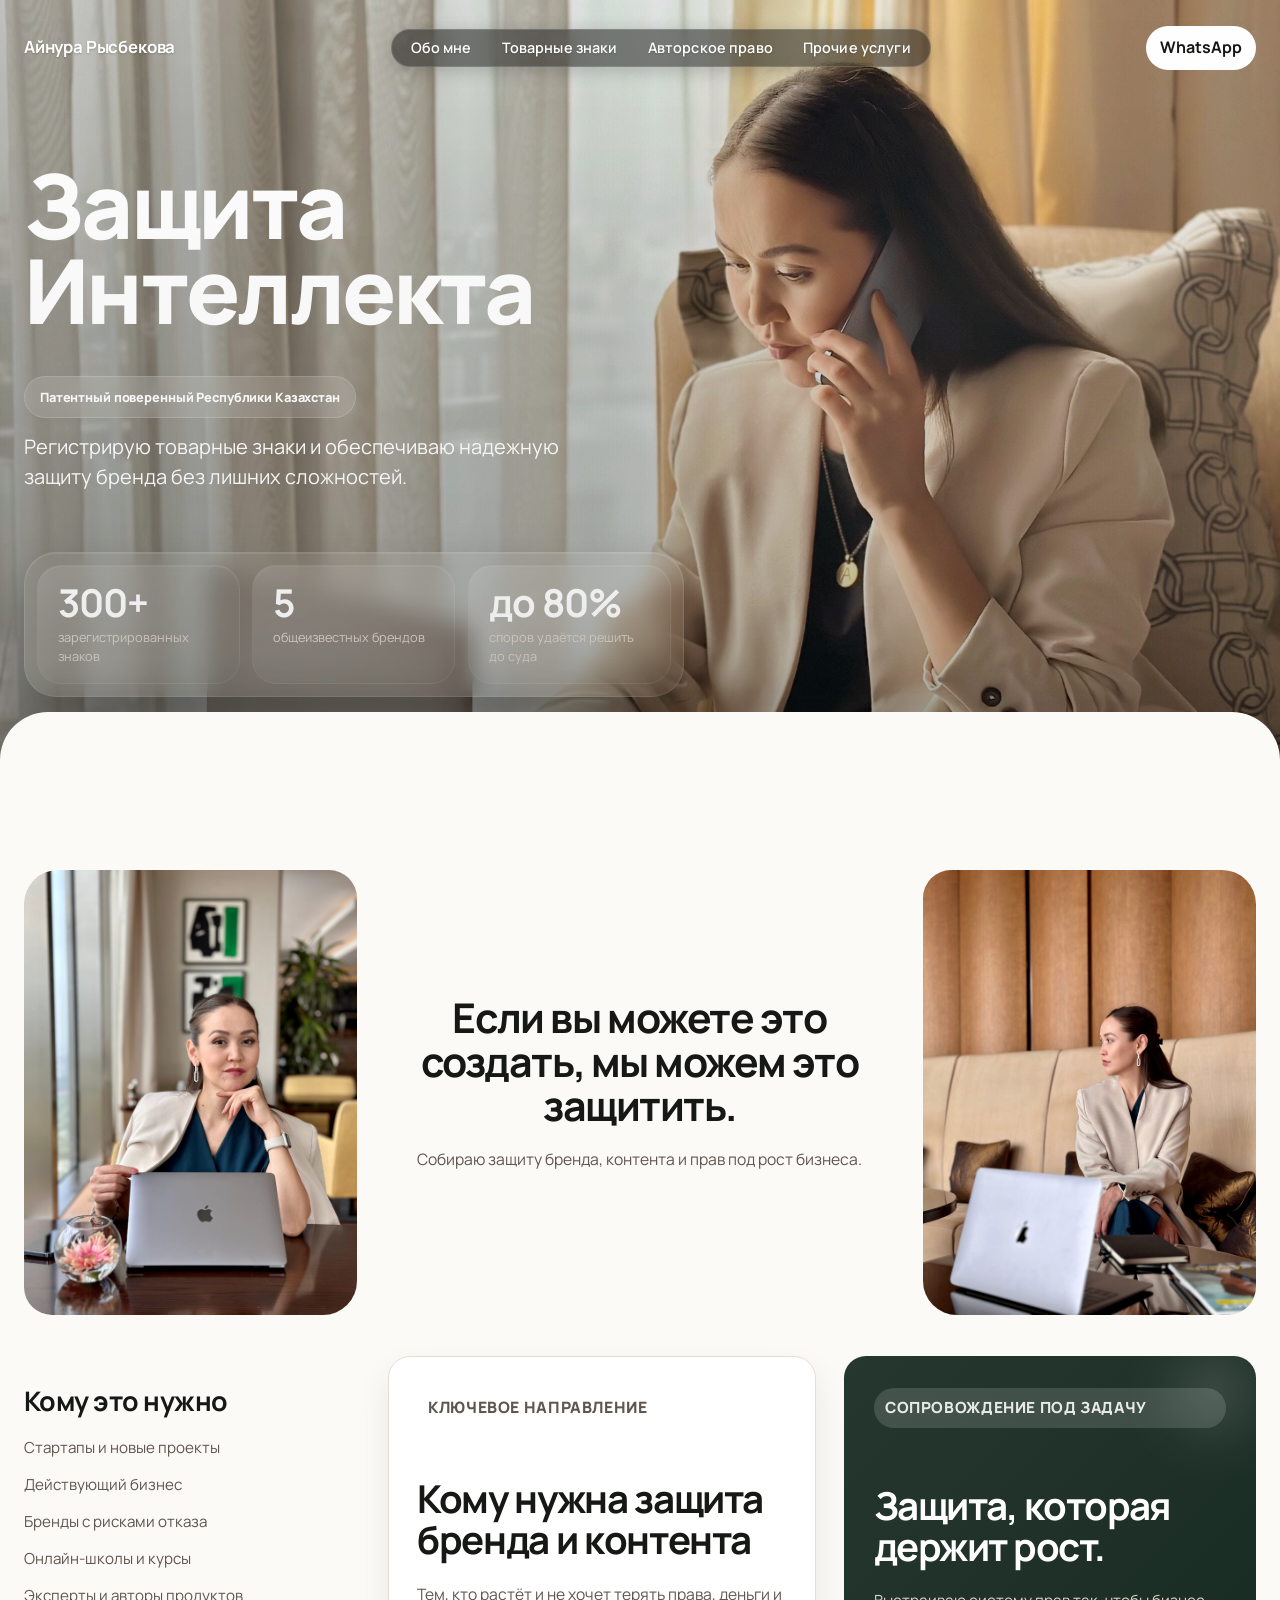
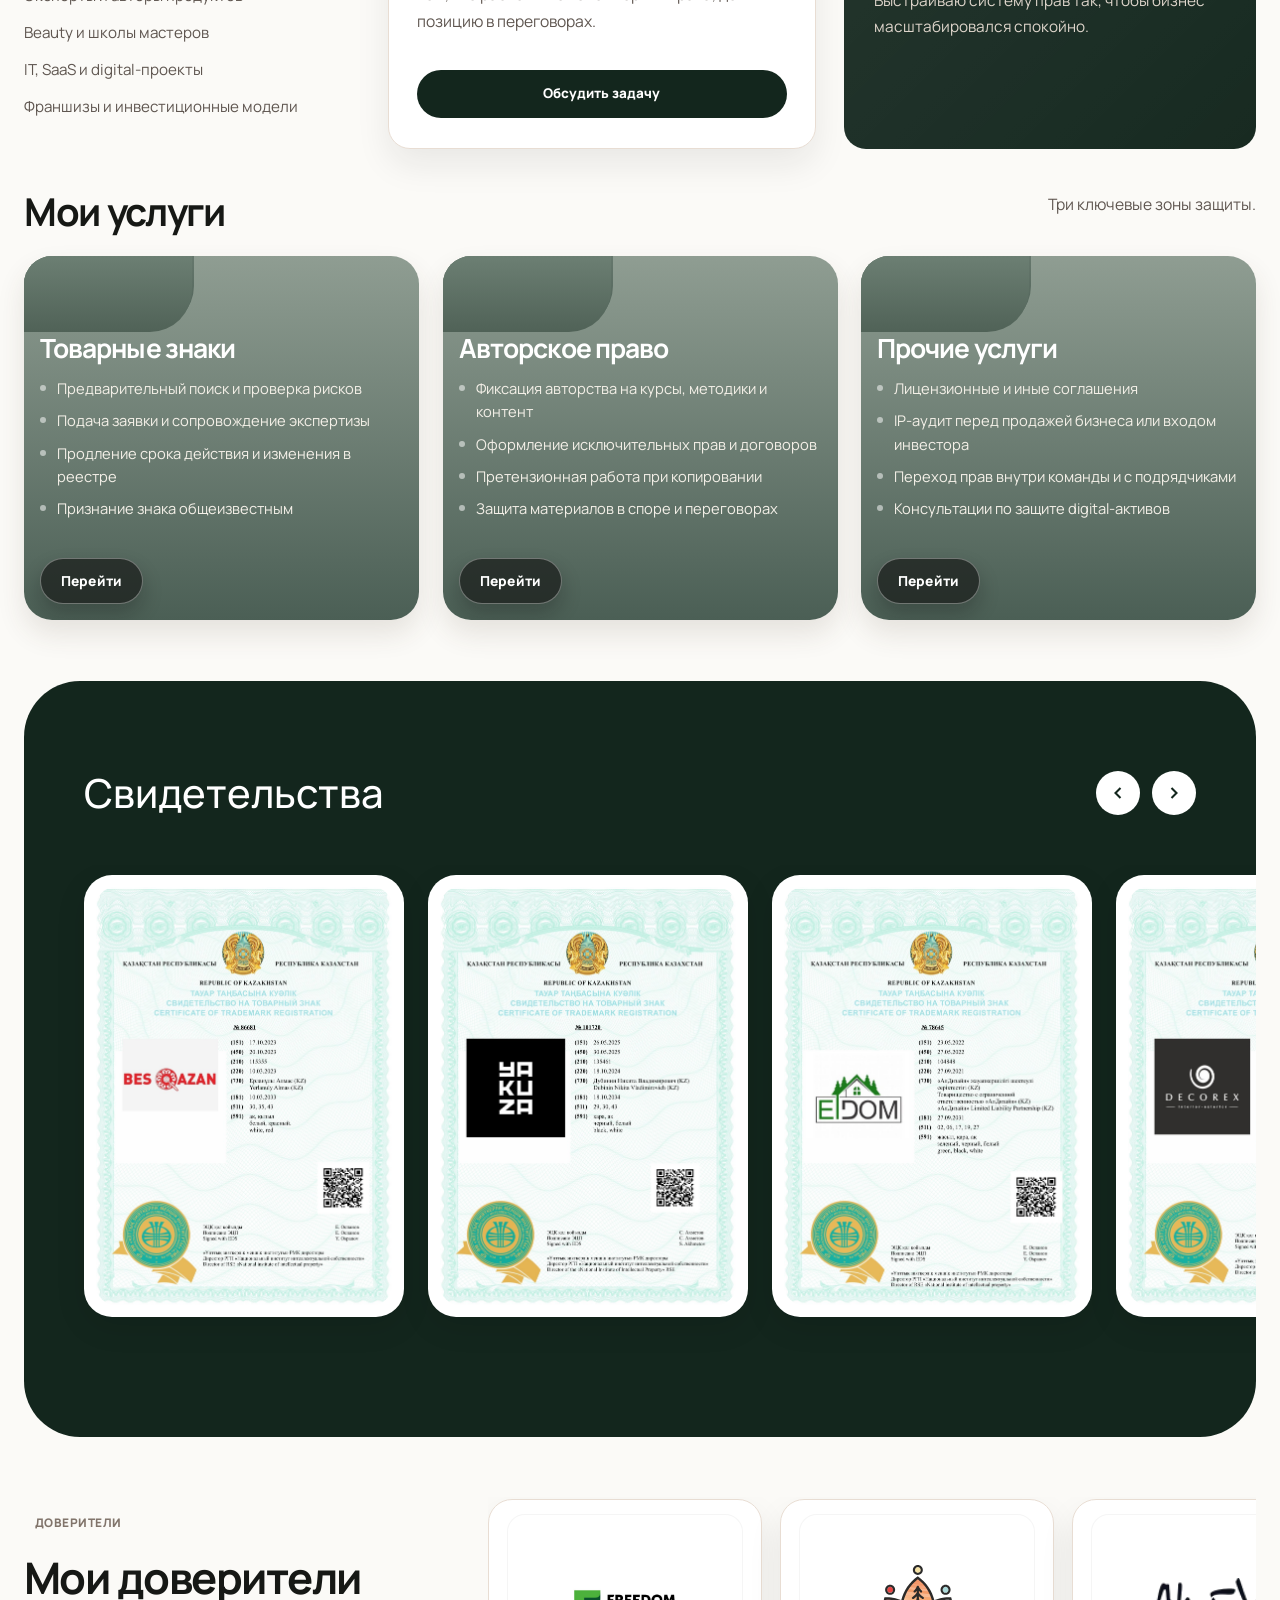
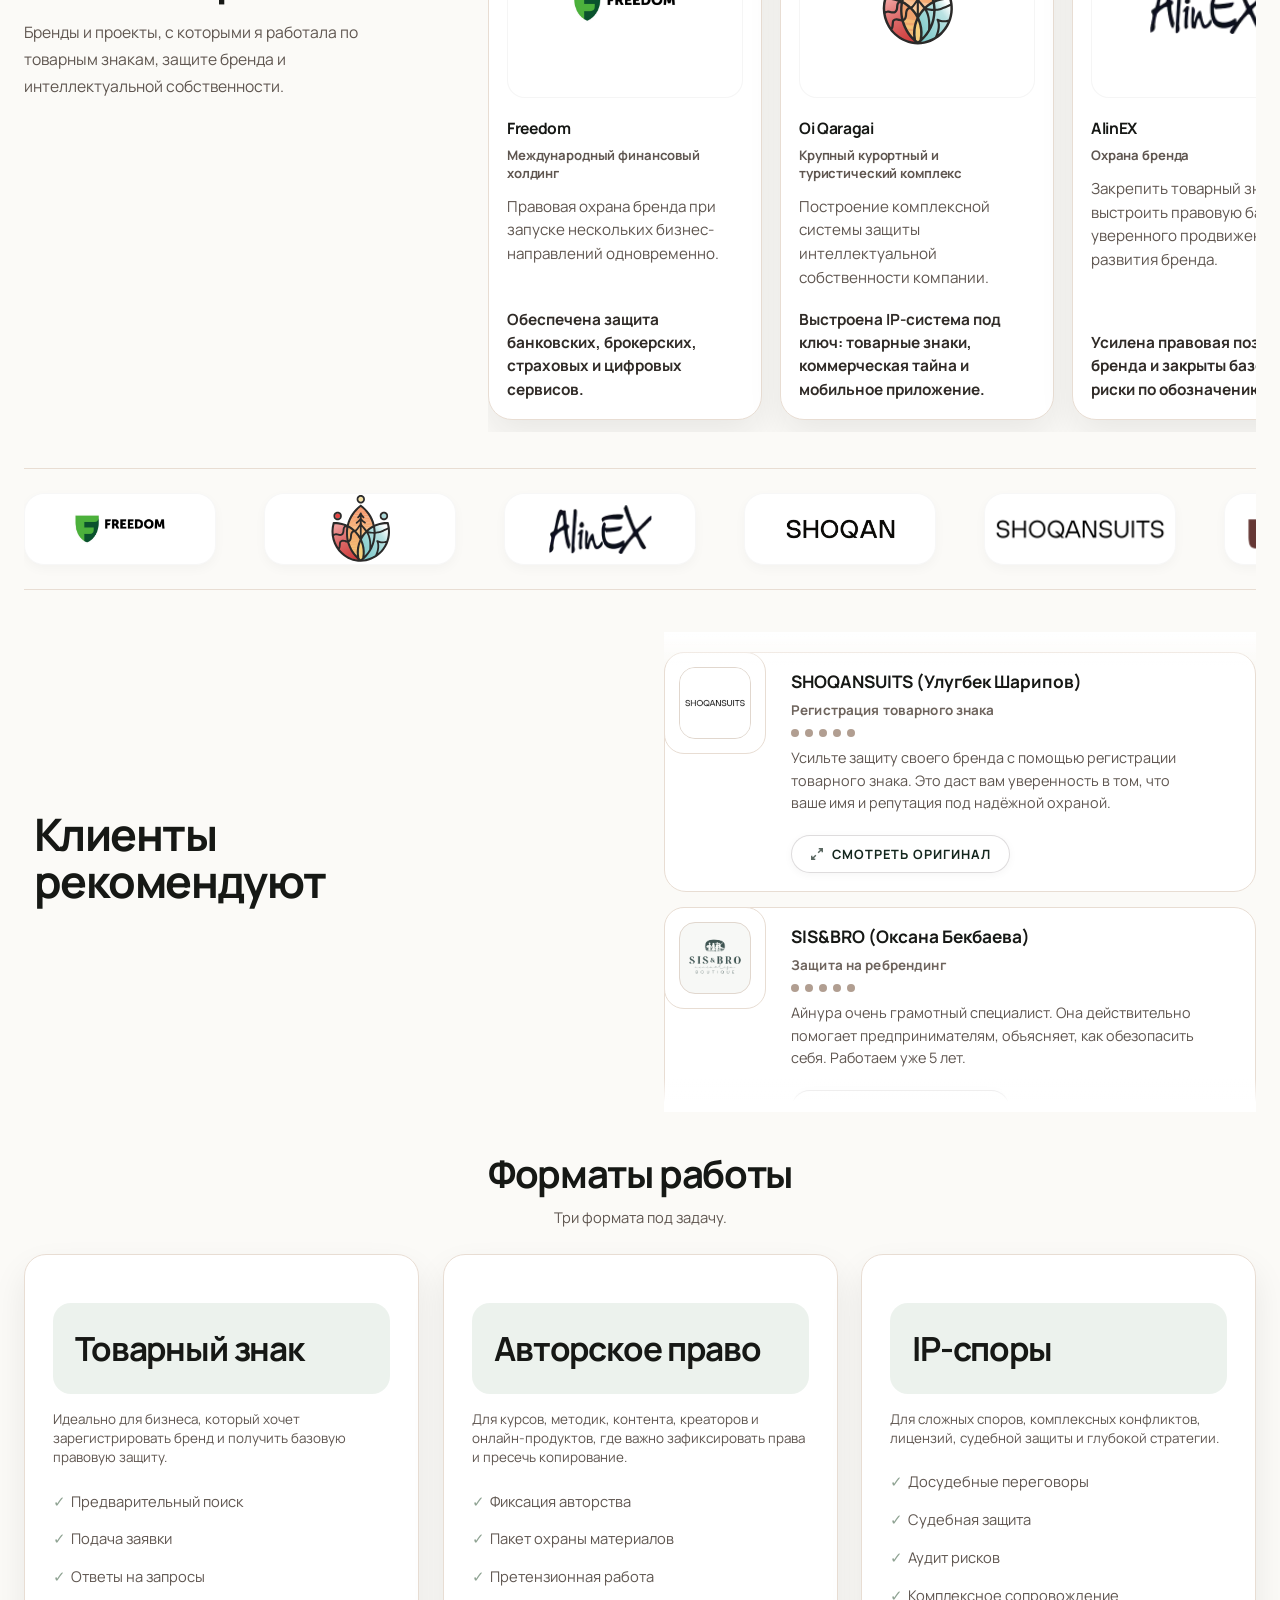
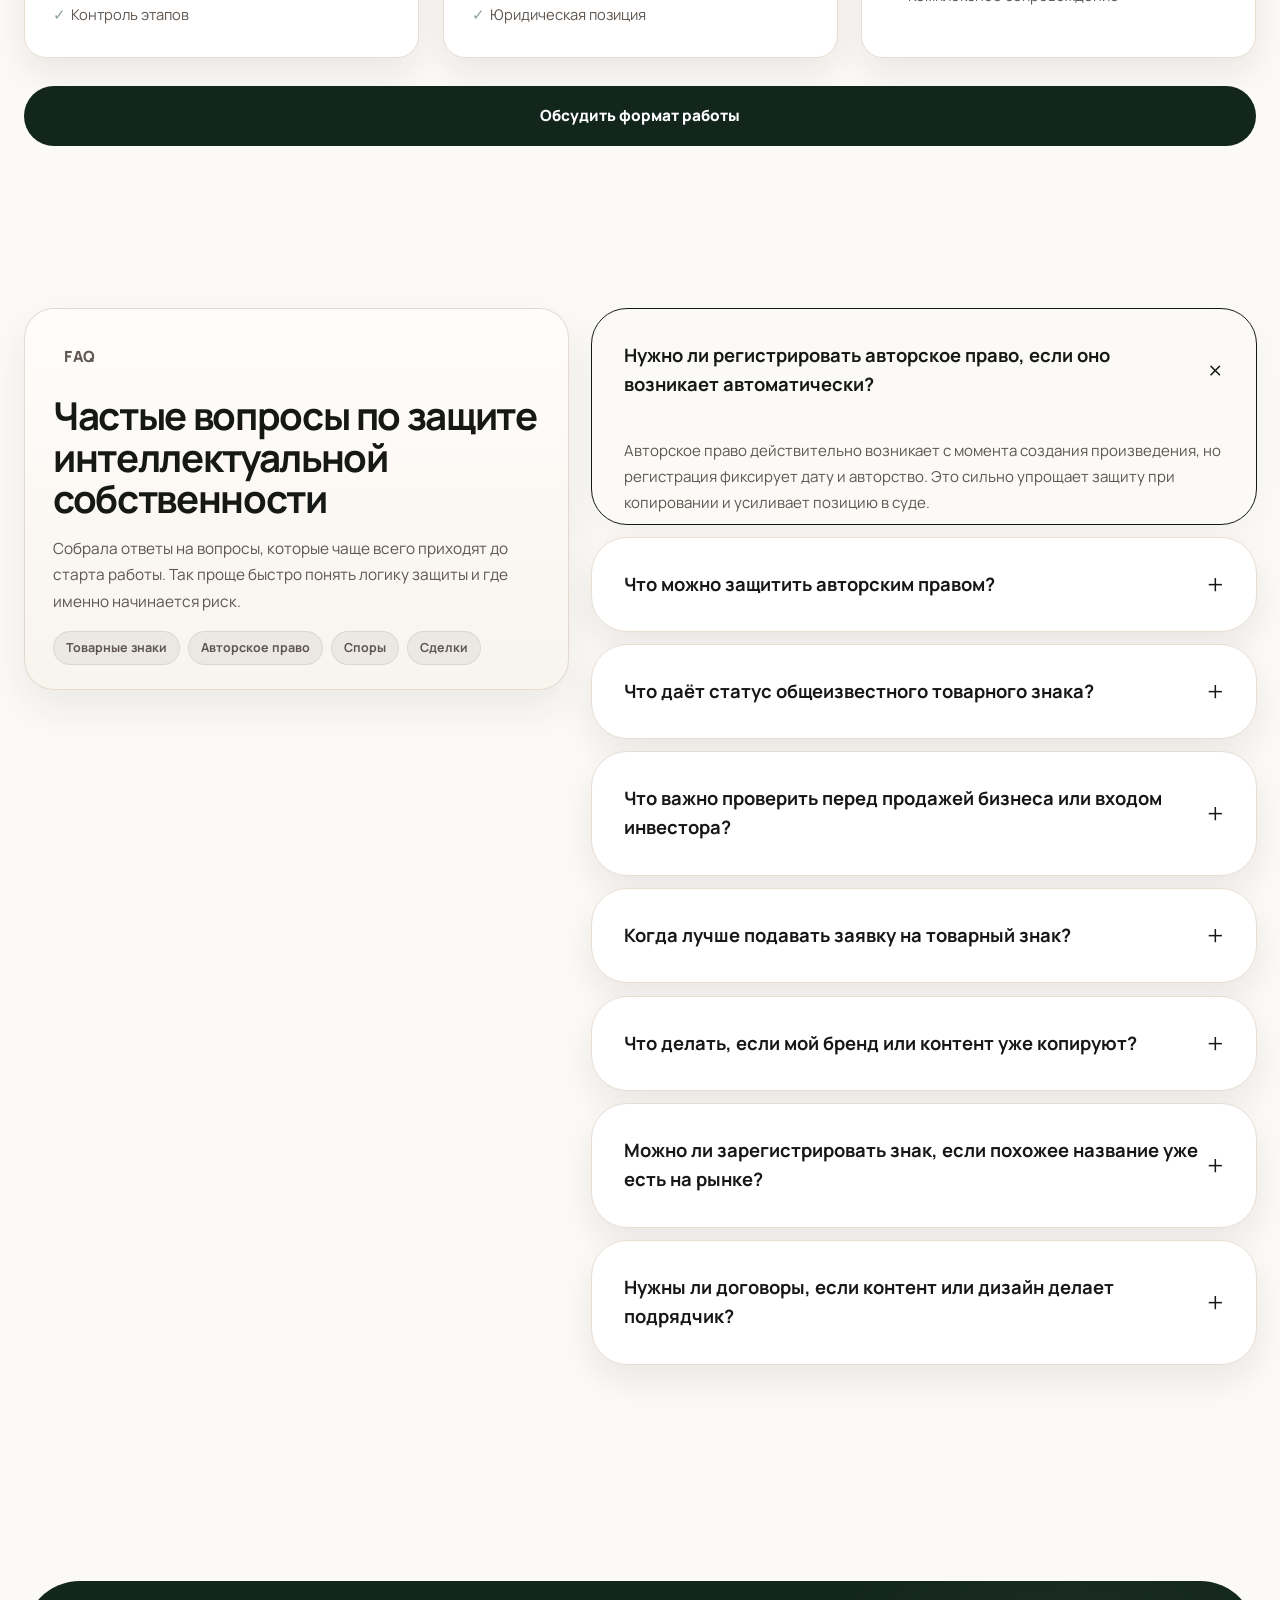
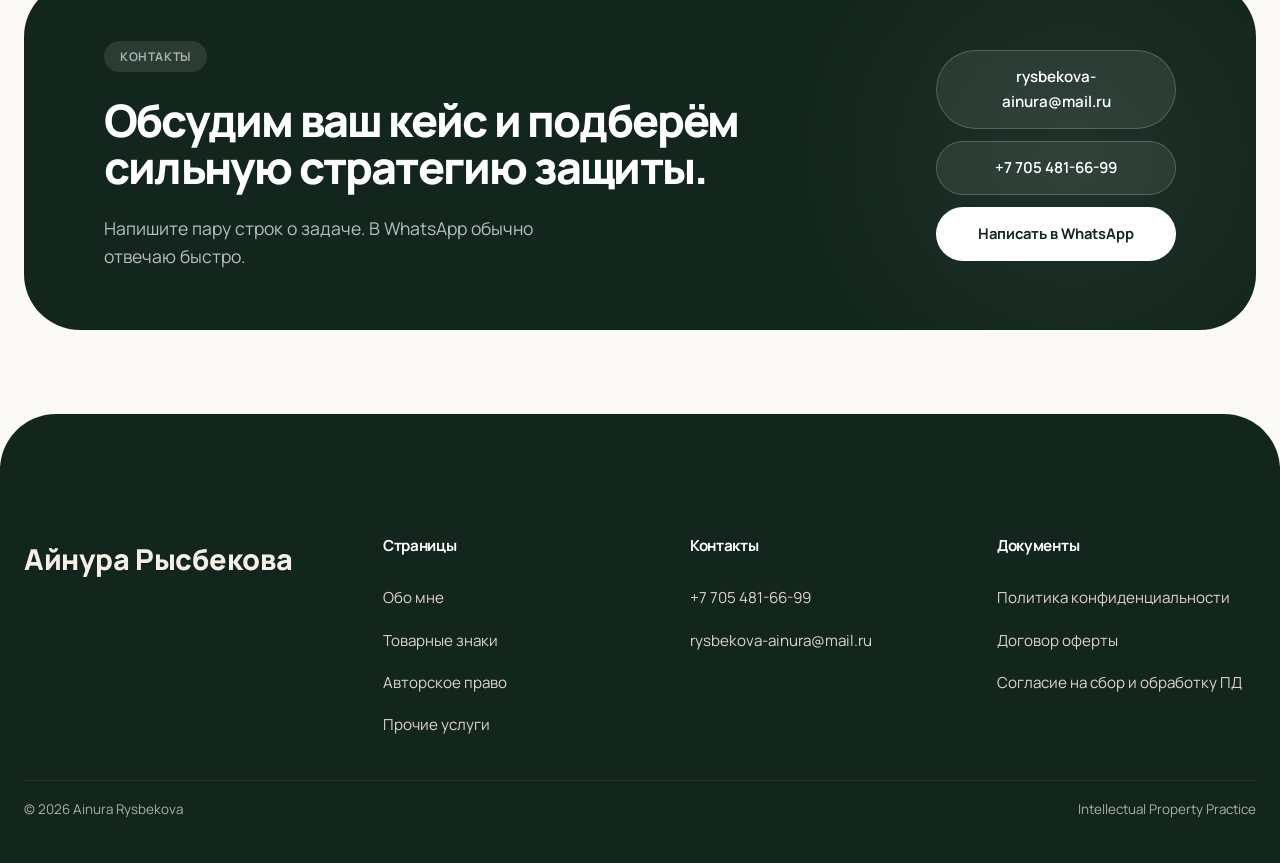
==== commit d6138411: "style: final boost for vertical brands to 85% for matching visual mass" ====
--- a/index.html
+++ b/index.html
@@ -10,7 +10,7 @@
   <link rel="preconnect" href="https://fonts.googleapis.com">
   <link rel="preconnect" href="https://fonts.gstatic.com" crossorigin>
   <link href="https://fonts.googleapis.com/css2?family=Manrope:wght@400;500;600;700;800&display=swap" rel="stylesheet">
-  <link rel="stylesheet" href="style.css?v=redo2026-v25">
+  <link rel="stylesheet" href="style.css?v=redo2026-v26">
 </head>
 
 <body>
--- a/style.css
+++ b/style.css
@@ -1253,26 +1253,26 @@
 
 .trust-card.brand-almaty-soul .trust-logo {
   background-image: url("assets/images/client-logos/almaty-soul.png");
-  --trust-logo-size: auto 75%;
-  padding: 20px;
+  --trust-logo-size: auto 90%;
+  padding: 15px;
 }
 
 .trust-card.brand-aport-alatau .trust-logo {
   background-image: url("assets/images/client-logos/aport-alatau.png");
-  --trust-logo-size: auto 75%;
-  padding: 20px;
+  --trust-logo-size: auto 90%;
+  padding: 15px;
 }
 
 .trust-card.brand-bohoinasia .trust-logo {
   background-image: url("assets/images/client-logos/bohoinasia.png");
-  --trust-logo-size: auto 75%;
-  padding: 20px;
+  --trust-logo-size: auto 90%;
+  padding: 15px;
 }
 
 .trust-card.brand-doctor-green .trust-logo {
   background-image: url("assets/images/client-logos/doctor-green.png");
-  --trust-logo-size: auto 75%;
-  padding: 20px;
+  --trust-logo-size: auto 90%;
+  padding: 15px;
 }
 
 .trust-card.brand-harbor .trust-logo {
@@ -1481,26 +1481,26 @@
 
 .client-chip.brand-almaty-soul {
   background-image: url("assets/images/client-logos/almaty-soul.png");
-  --client-chip-size: auto 70%;
-  padding: 10px;
+  --client-chip-size: auto 85%;
+  padding: 8px;
 }
 
 .client-chip.brand-aport-alatau {
   background-image: url("assets/images/client-logos/aport-alatau.png");
-  --client-chip-size: auto 70%;
-  padding: 10px;
+  --client-chip-size: auto 85%;
+  padding: 8px;
 }
 
 .client-chip.brand-bohoinasia {
   background-image: url("assets/images/client-logos/bohoinasia.png");
-  --client-chip-size: auto 70%;
-  padding: 10px;
+  --client-chip-size: auto 85%;
+  padding: 8px;
 }
 
 .client-chip.brand-doctor-green {
   background-image: url("assets/images/client-logos/doctor-green.png");
-  --client-chip-size: auto 72%;
-  padding: 10px;
+  --client-chip-size: auto 85%;
+  padding: 8px;
 }
 
 .client-chip.brand-harbor {
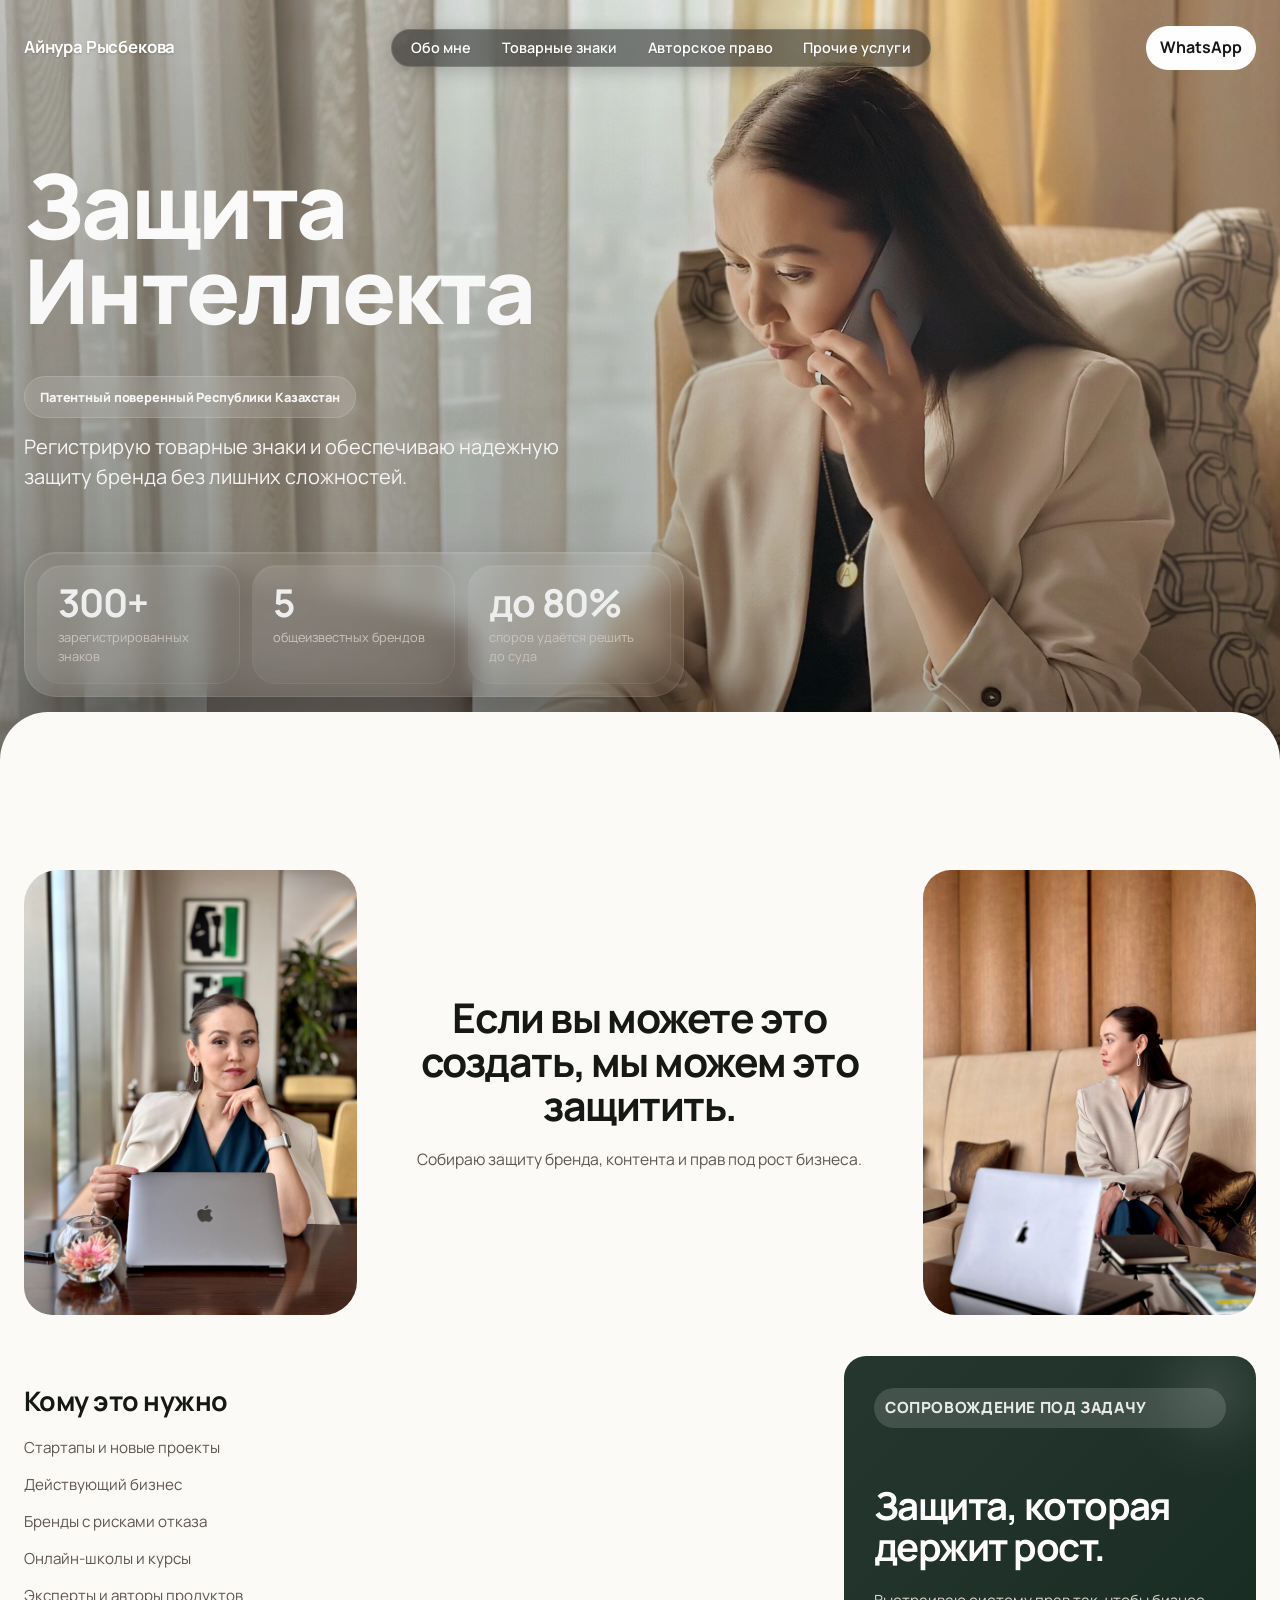
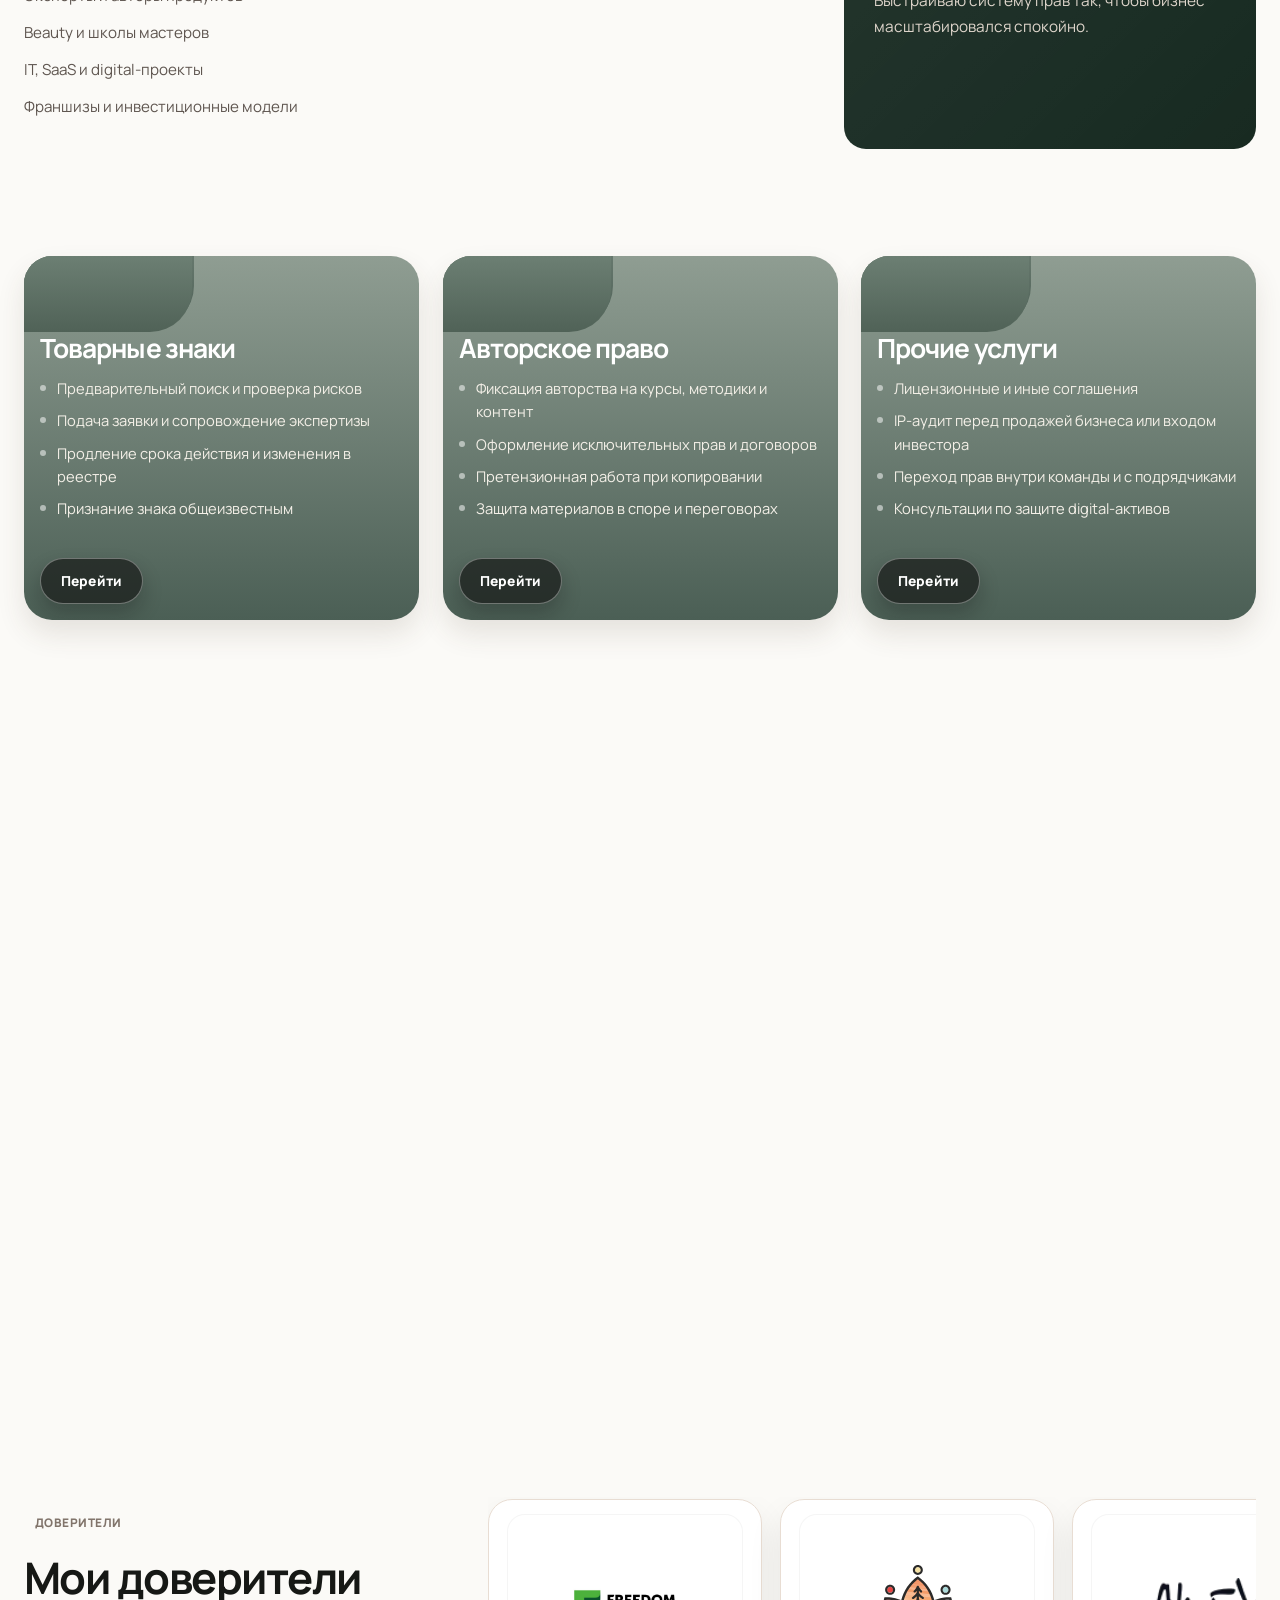
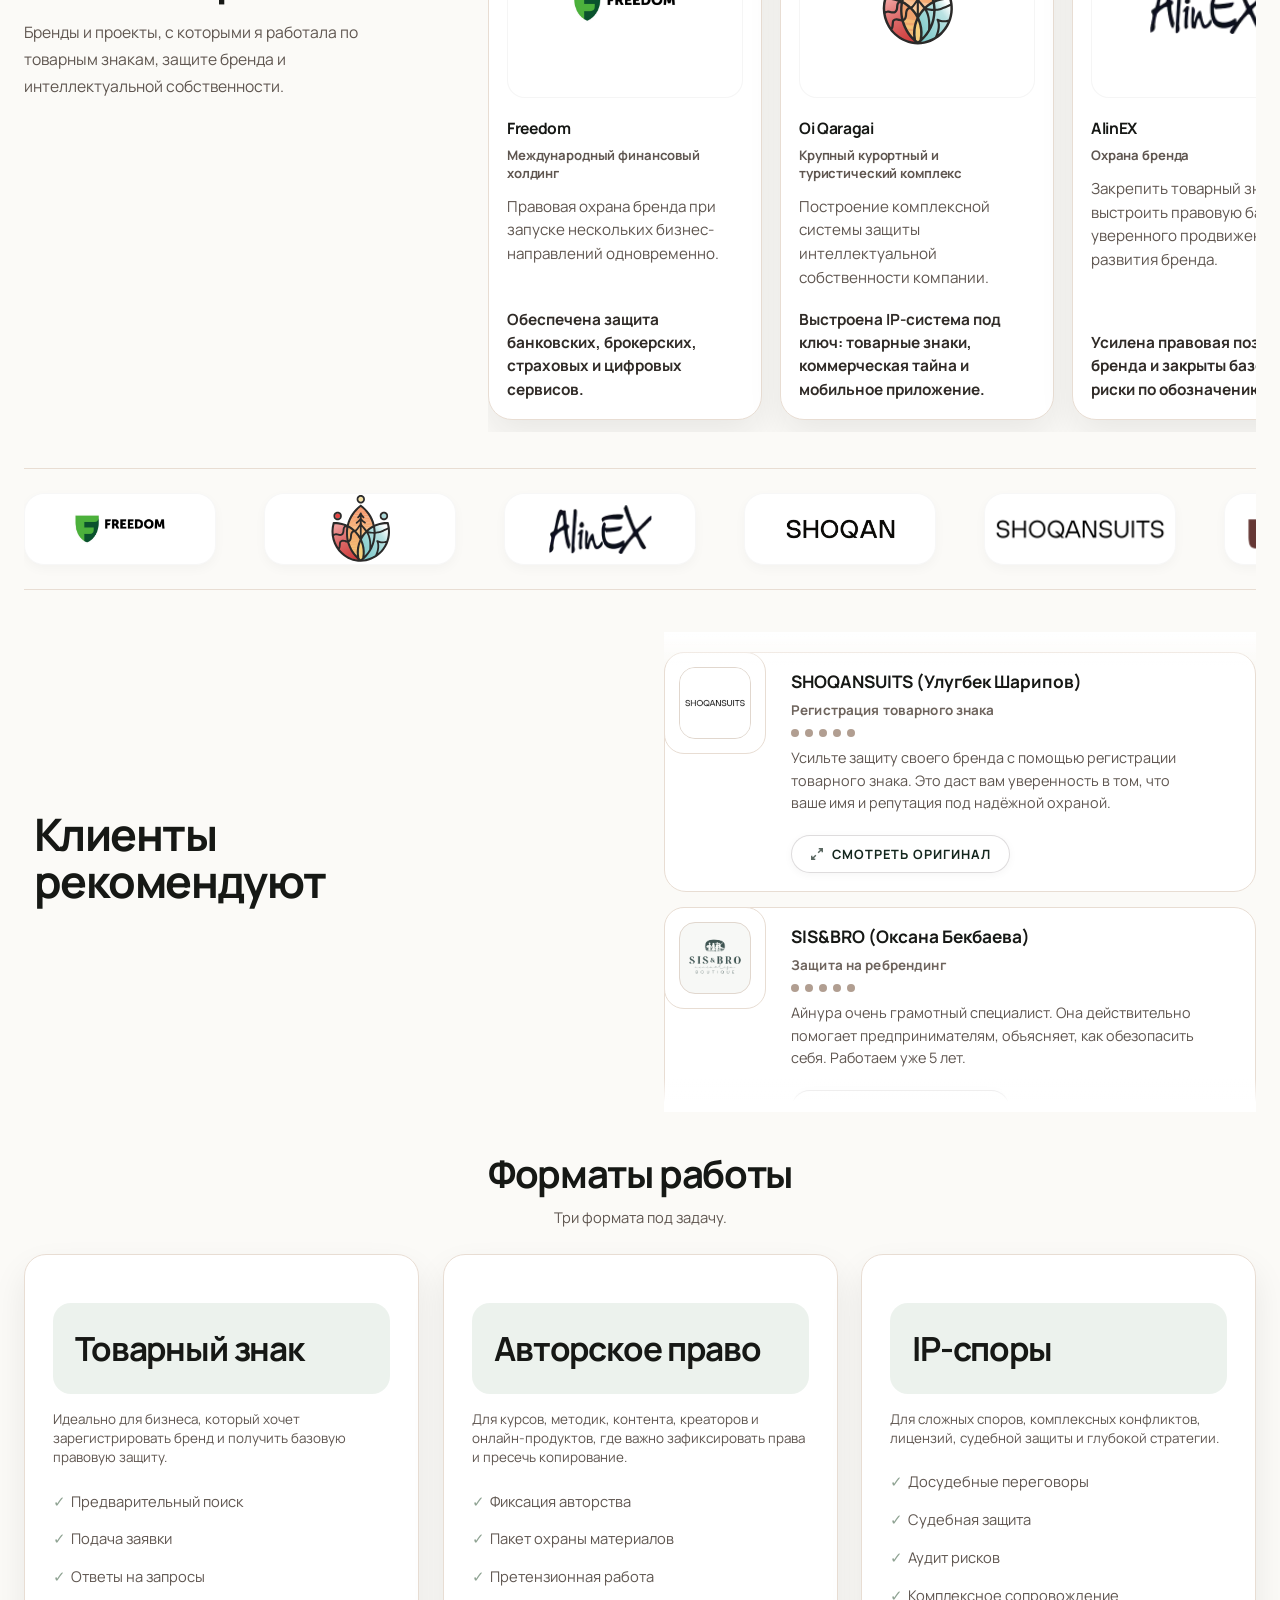
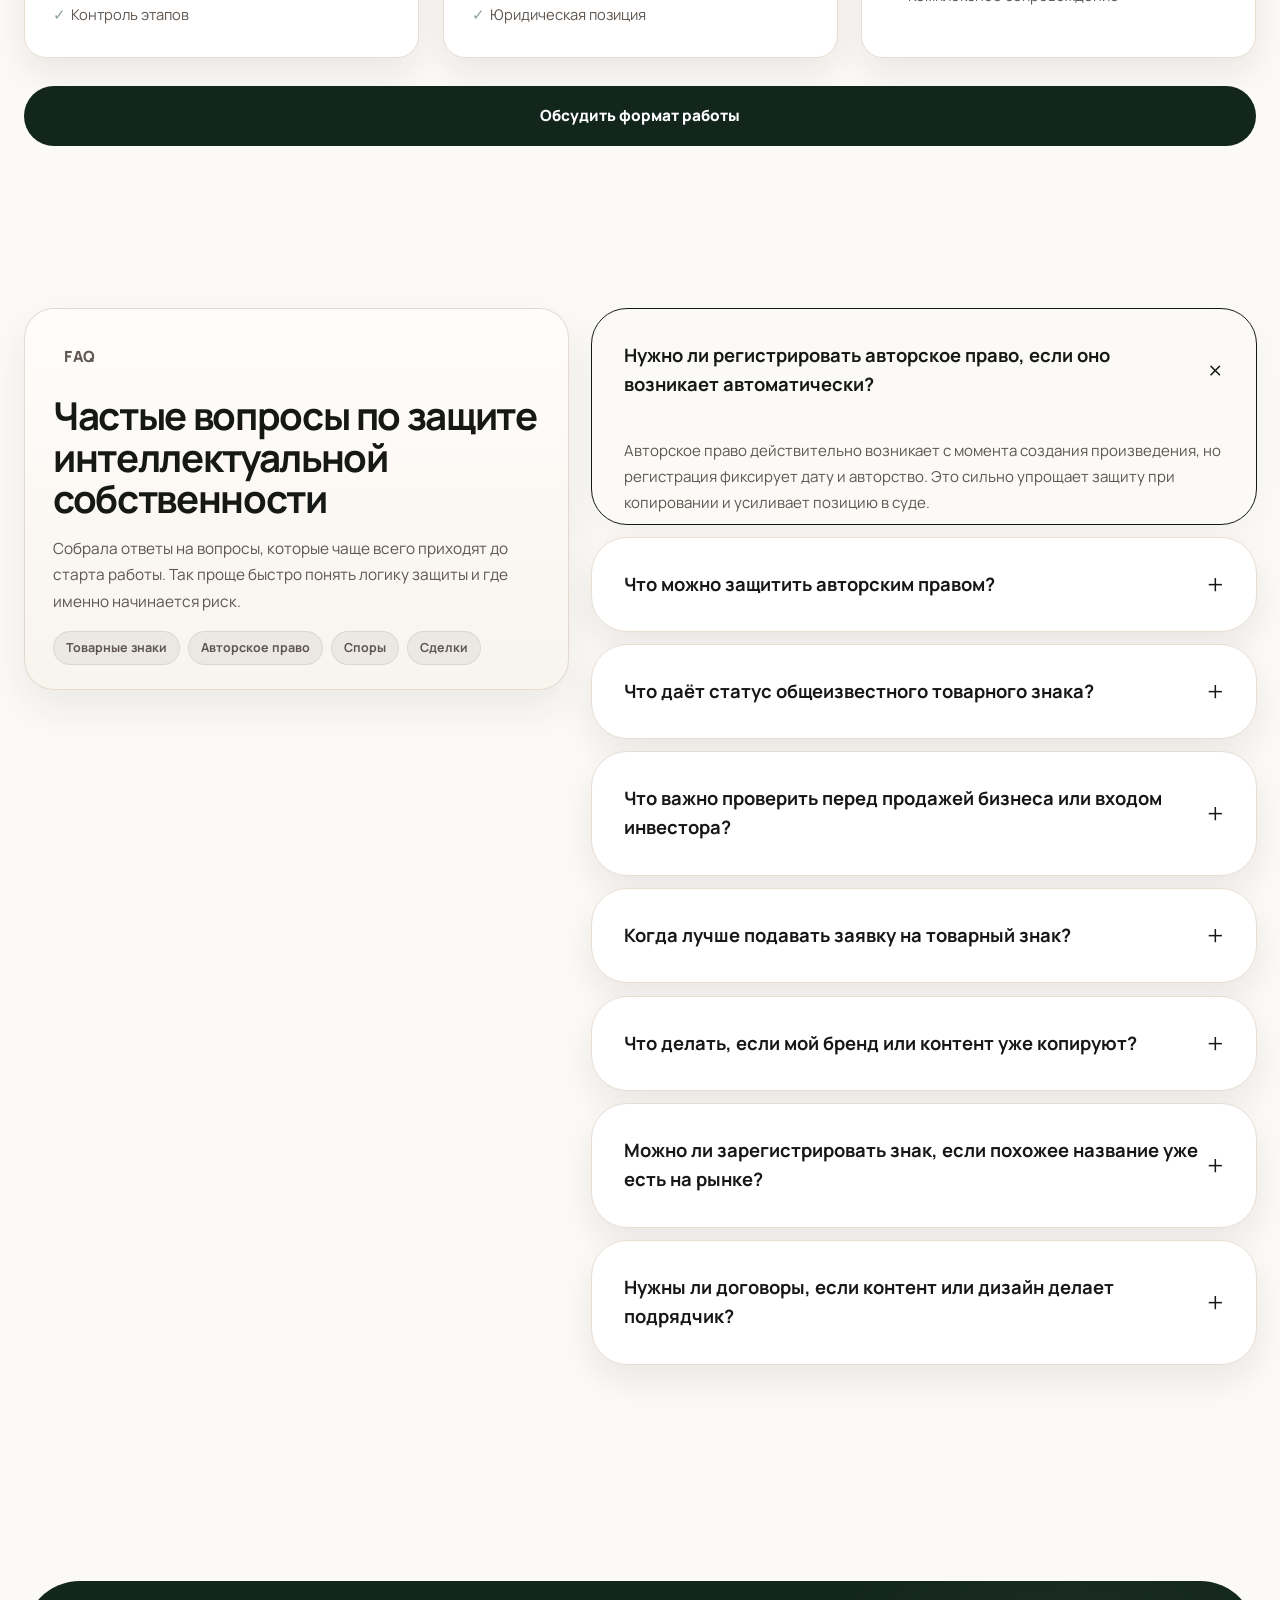
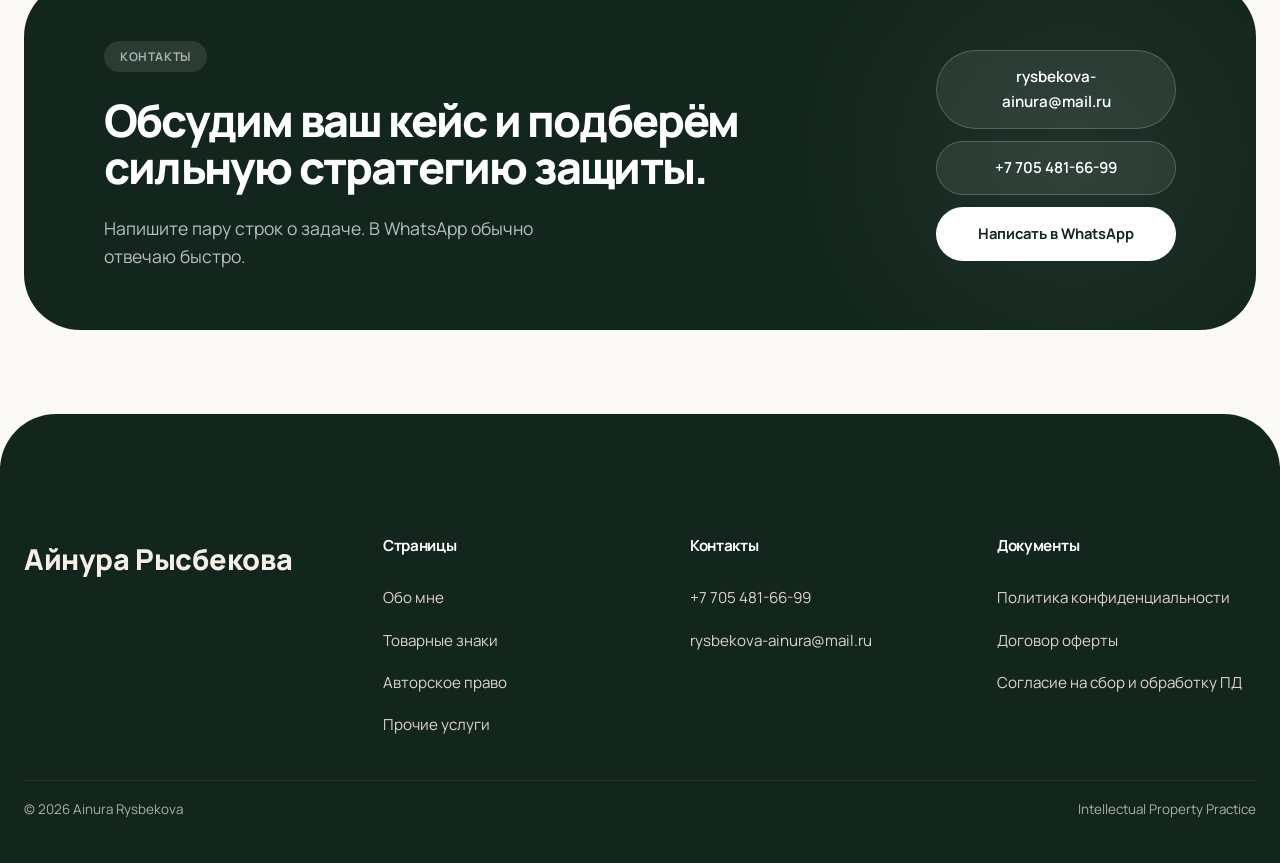
==== commit 0db9848b: "Add SVG favicon and adjust client chip sizing" ====
--- a/index.html
+++ b/index.html
@@ -7,10 +7,11 @@
   <title>Айнура Рысбекова — IP-юрист</title>
   <meta name="description"
     content="Патентный поверенный Республики Казахстан. Регистрация товарных знаков, авторское право, IP-споры и защита брендов.">
+  <link rel="icon" href="favicon.svg" type="image/svg+xml">
   <link rel="preconnect" href="https://fonts.googleapis.com">
   <link rel="preconnect" href="https://fonts.gstatic.com" crossorigin>
   <link href="https://fonts.googleapis.com/css2?family=Manrope:wght@400;500;600;700;800&display=swap" rel="stylesheet">
-  <link rel="stylesheet" href="style.css?v=redo2026-v26">
+  <link rel="stylesheet" href="style.css?v=redo2026-v27">
 </head>
 
 <body>
--- a/style.css
+++ b/style.css
@@ -1296,6 +1296,7 @@
 
 .trust-card.brand-bes-qazan .trust-logo {
   background-image: url("assets/images/client-logos/bes-qazan.png");
+  padding: 35px;
 }
 
 .trust-card.brand-lugx .trust-logo {
@@ -1449,7 +1450,7 @@
 
 .client-chip.brand-annushka {
   background-image: url("assets/images/logos/logo-1.png");
-  --client-chip-size: 100%;
+  --client-chip-size: auto 74%;
 }
 
 .client-chip.brand-id-posh {
@@ -1524,6 +1525,7 @@
 
 .client-chip.brand-bes-qazan {
   background-image: url("assets/images/client-logos/bes-qazan.png");
+  padding: 18px;
 }
 
 .client-chip.brand-lugx {
